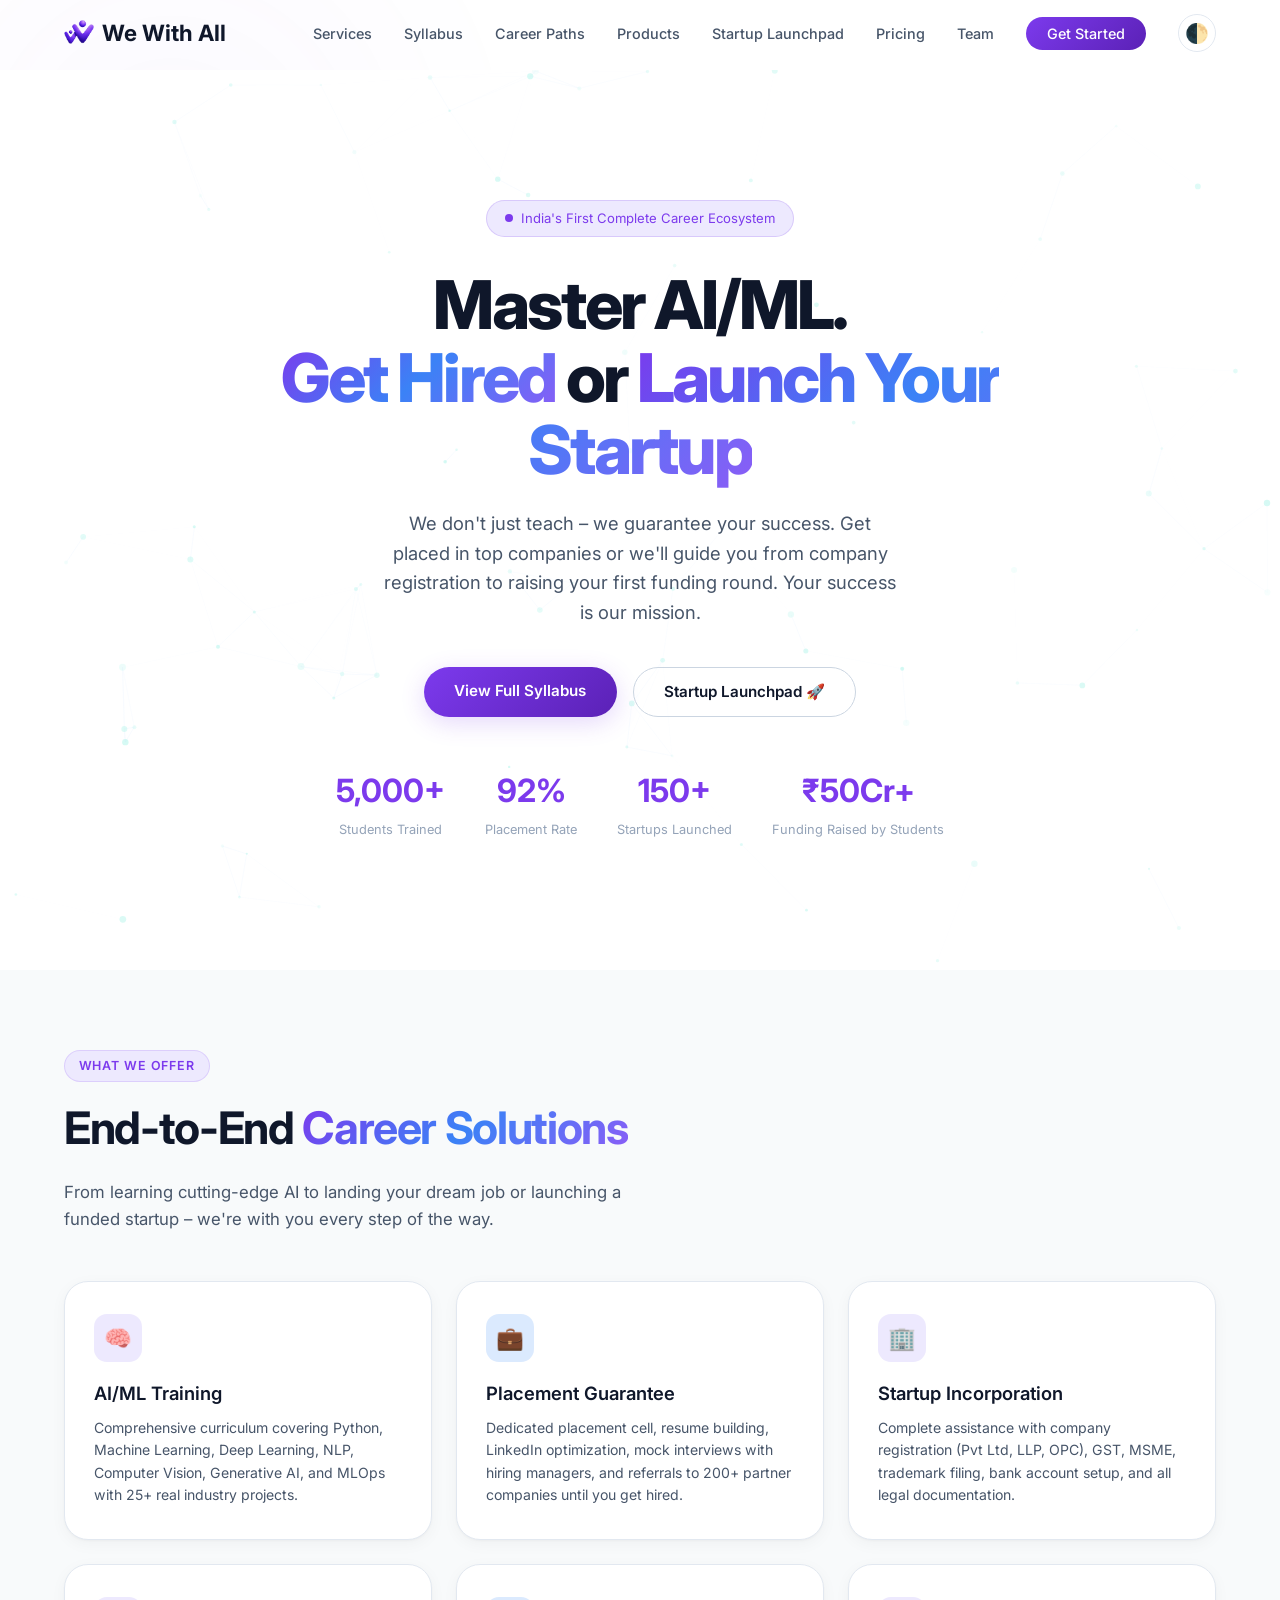
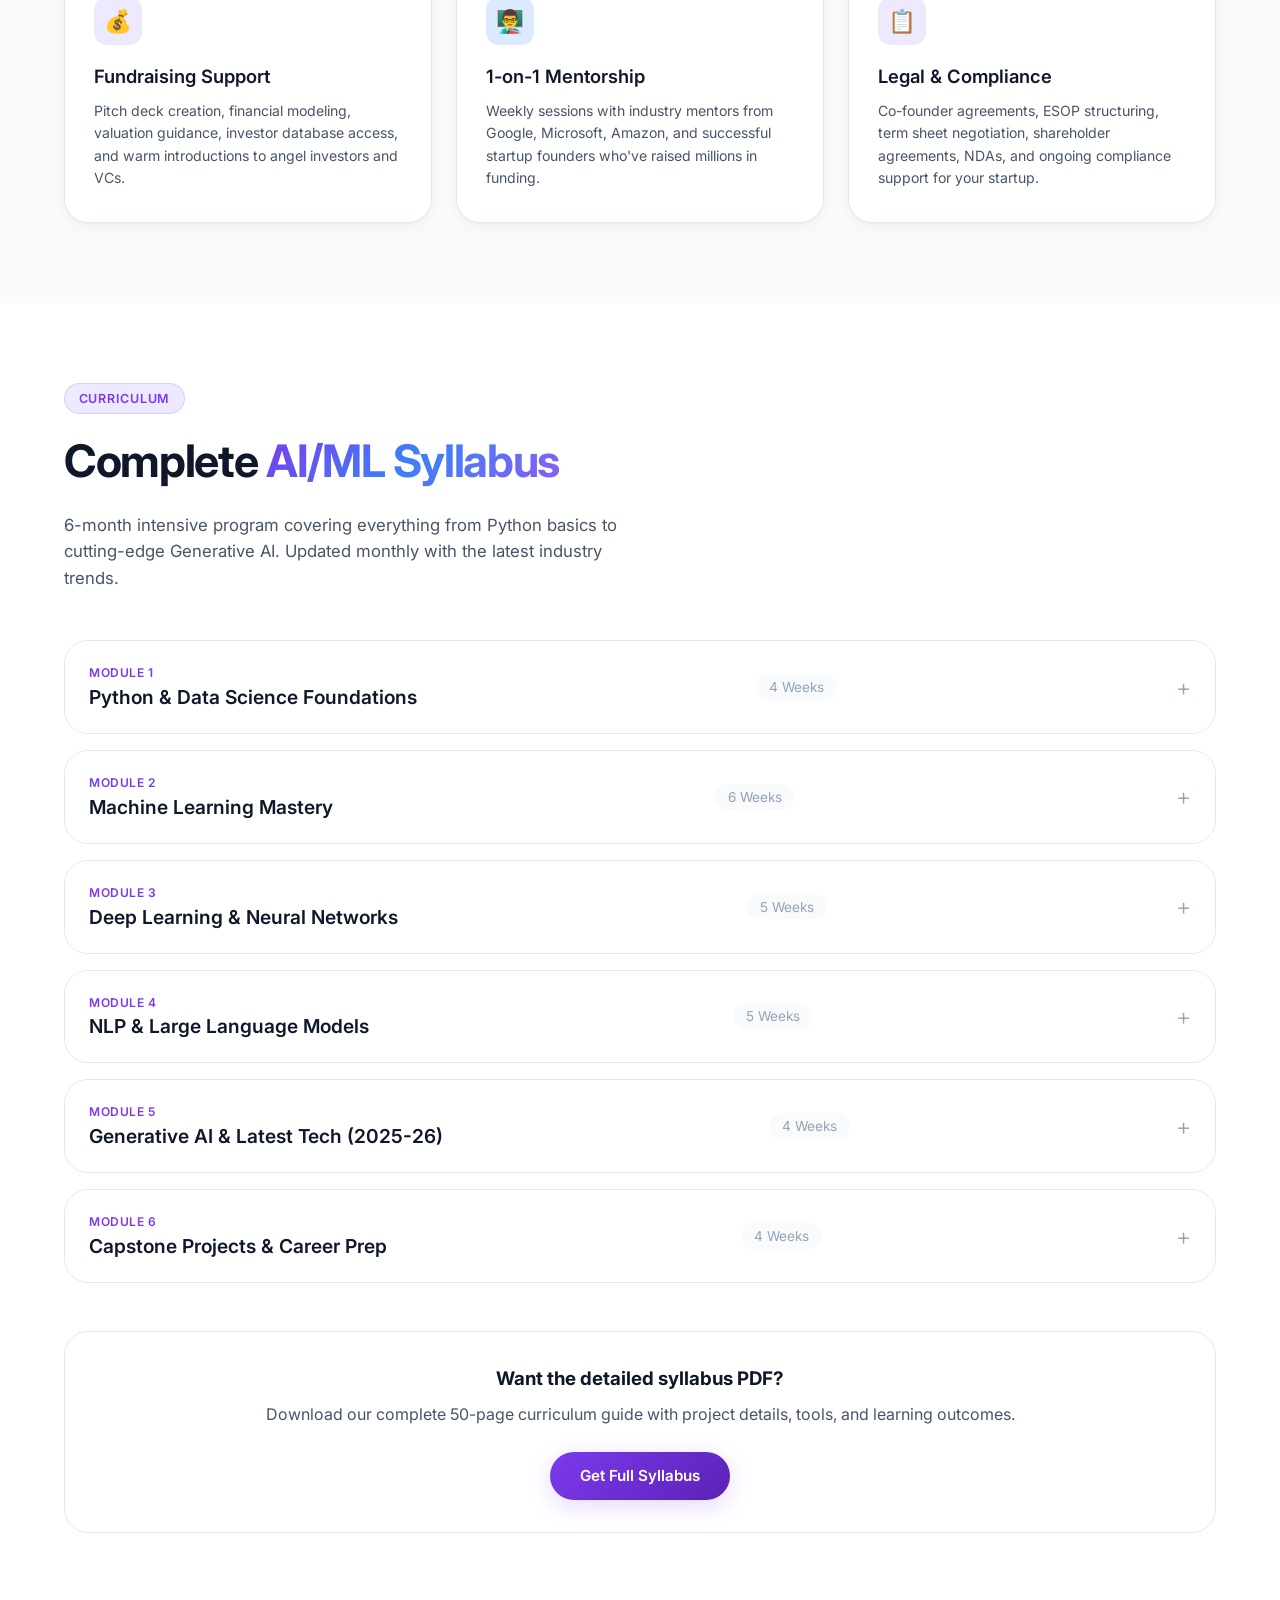
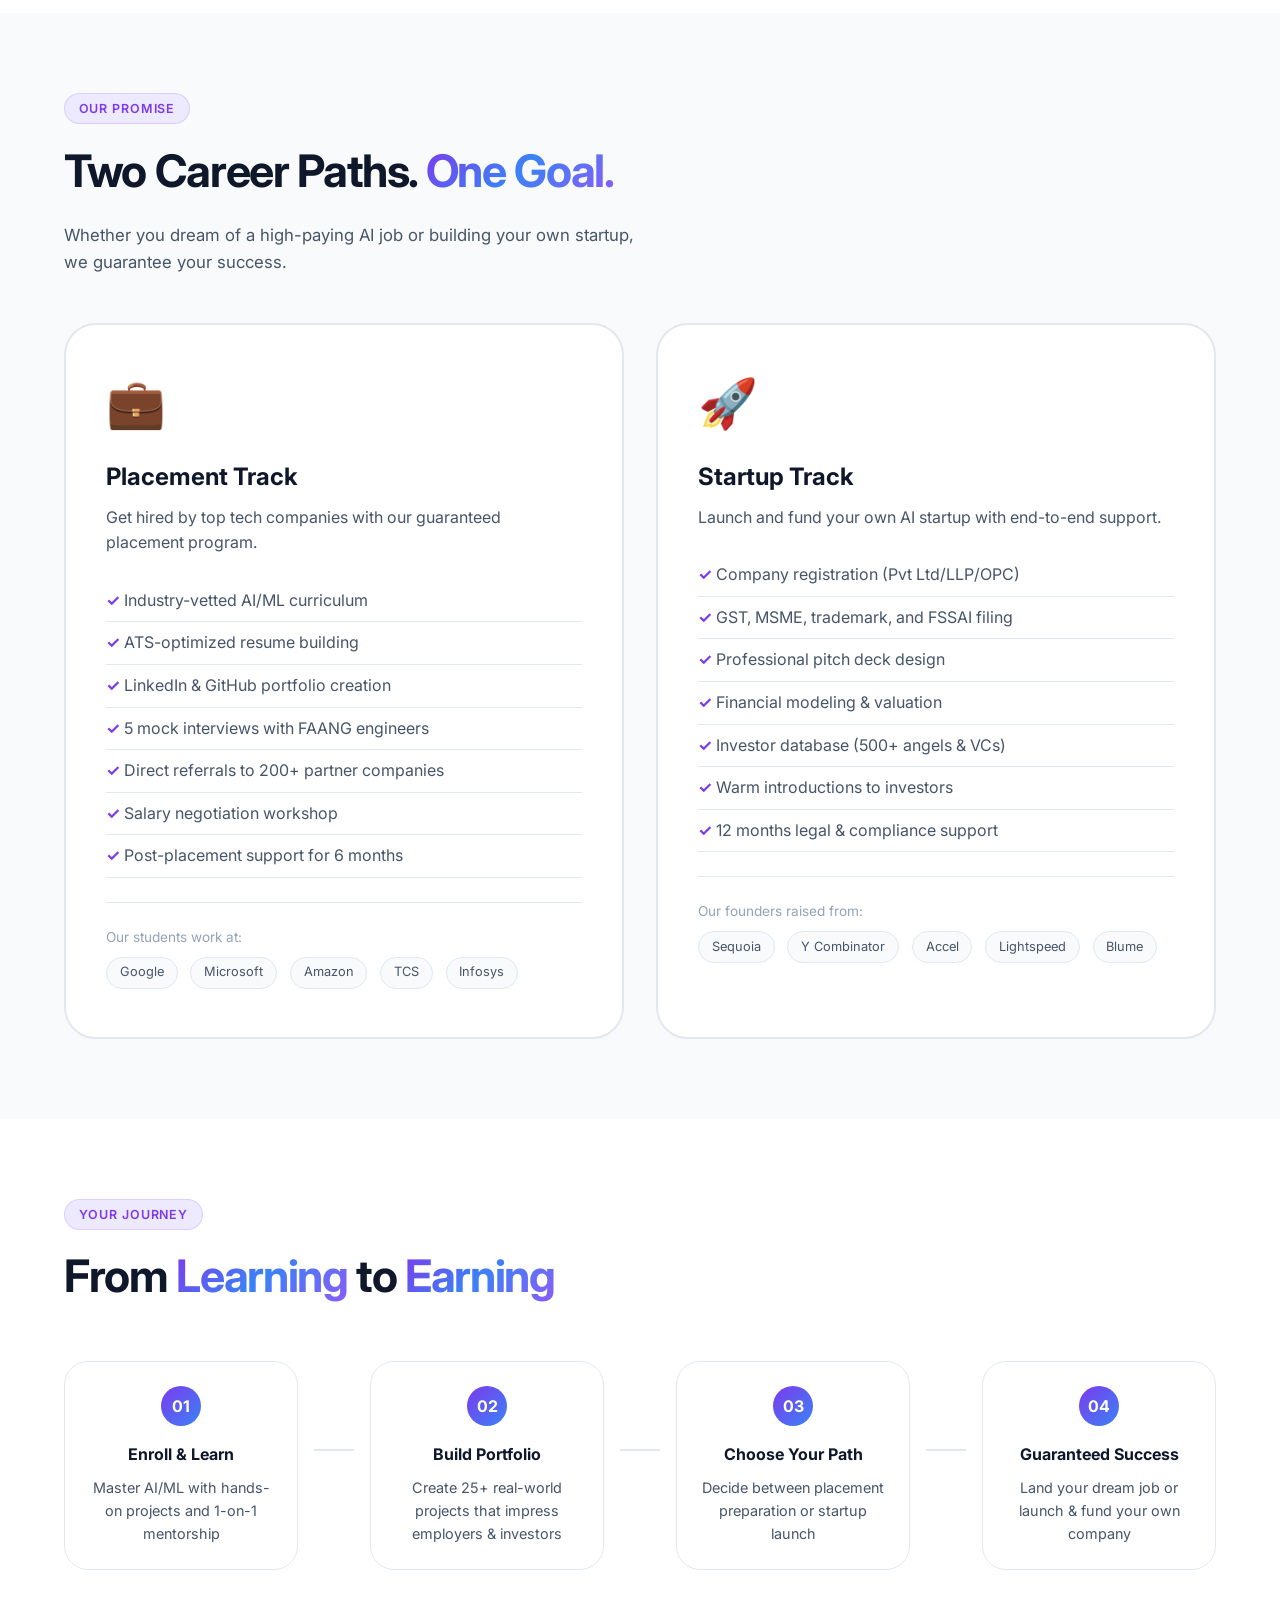
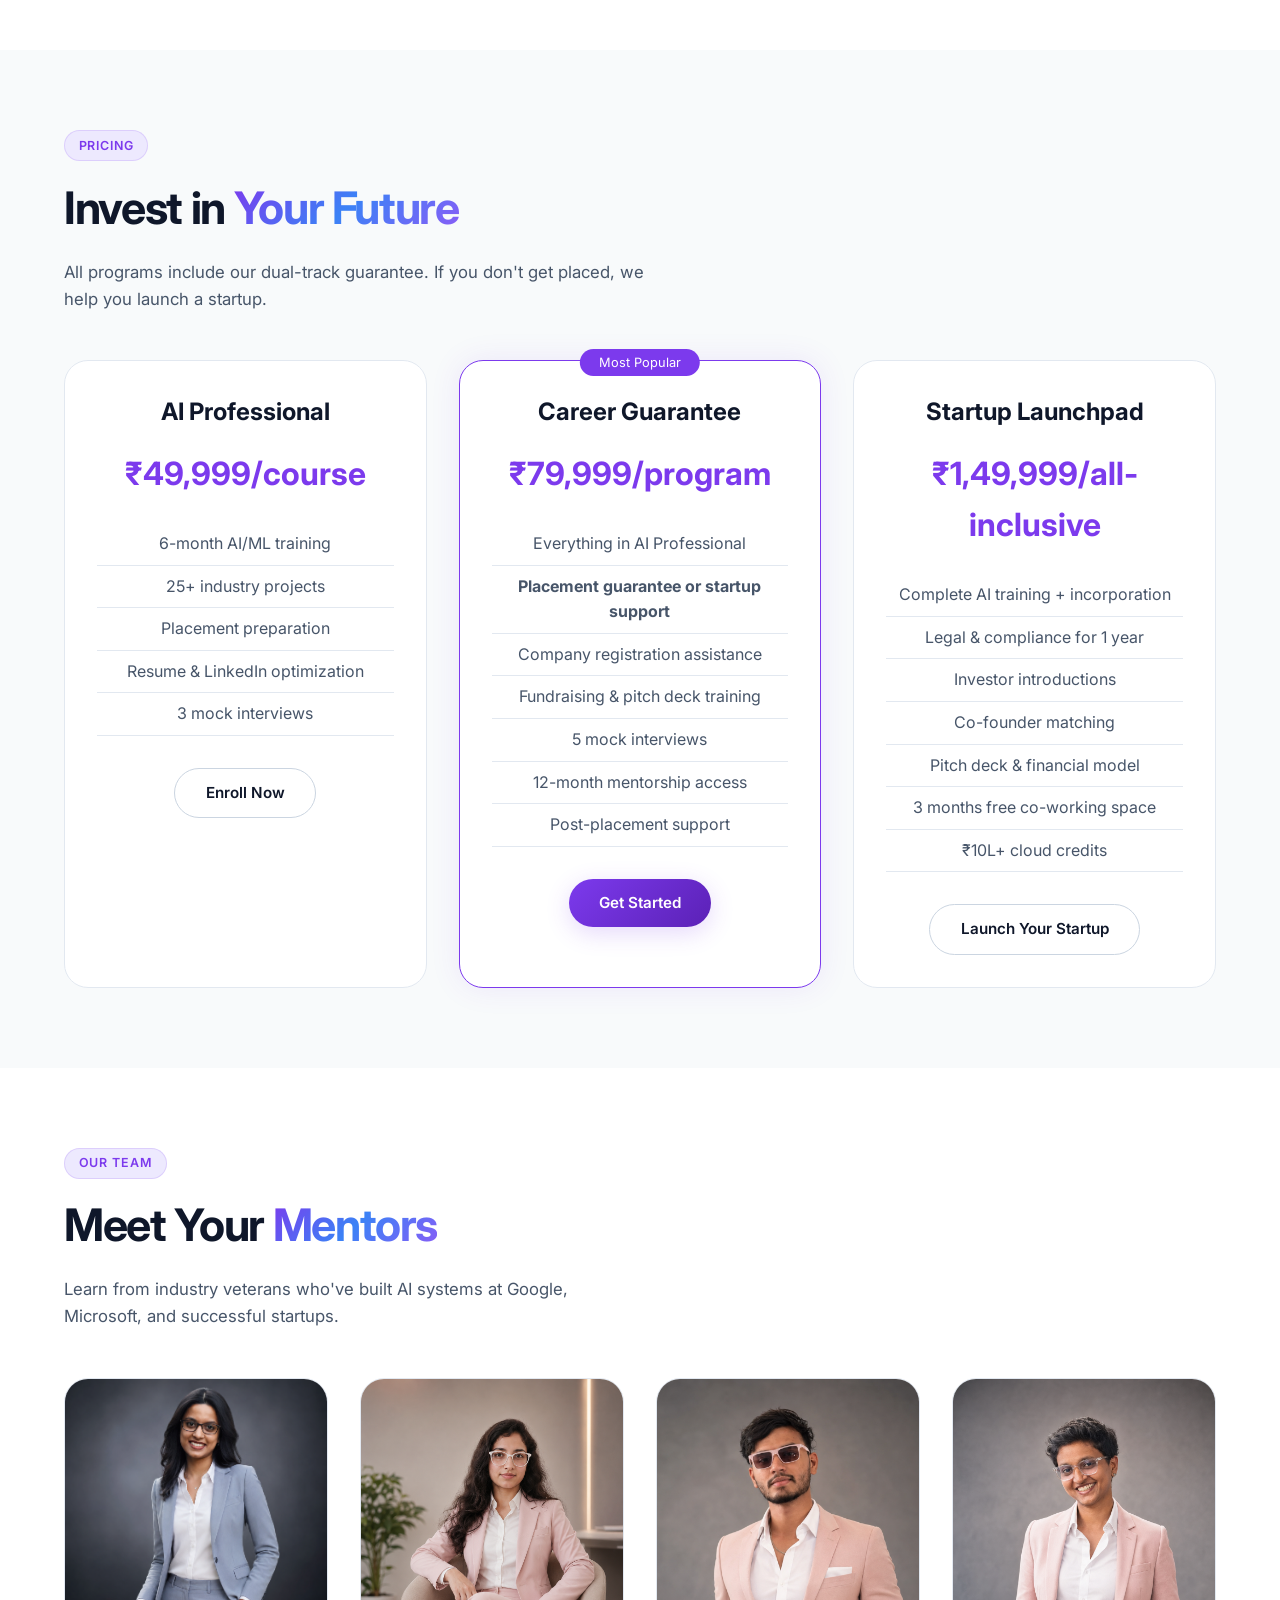
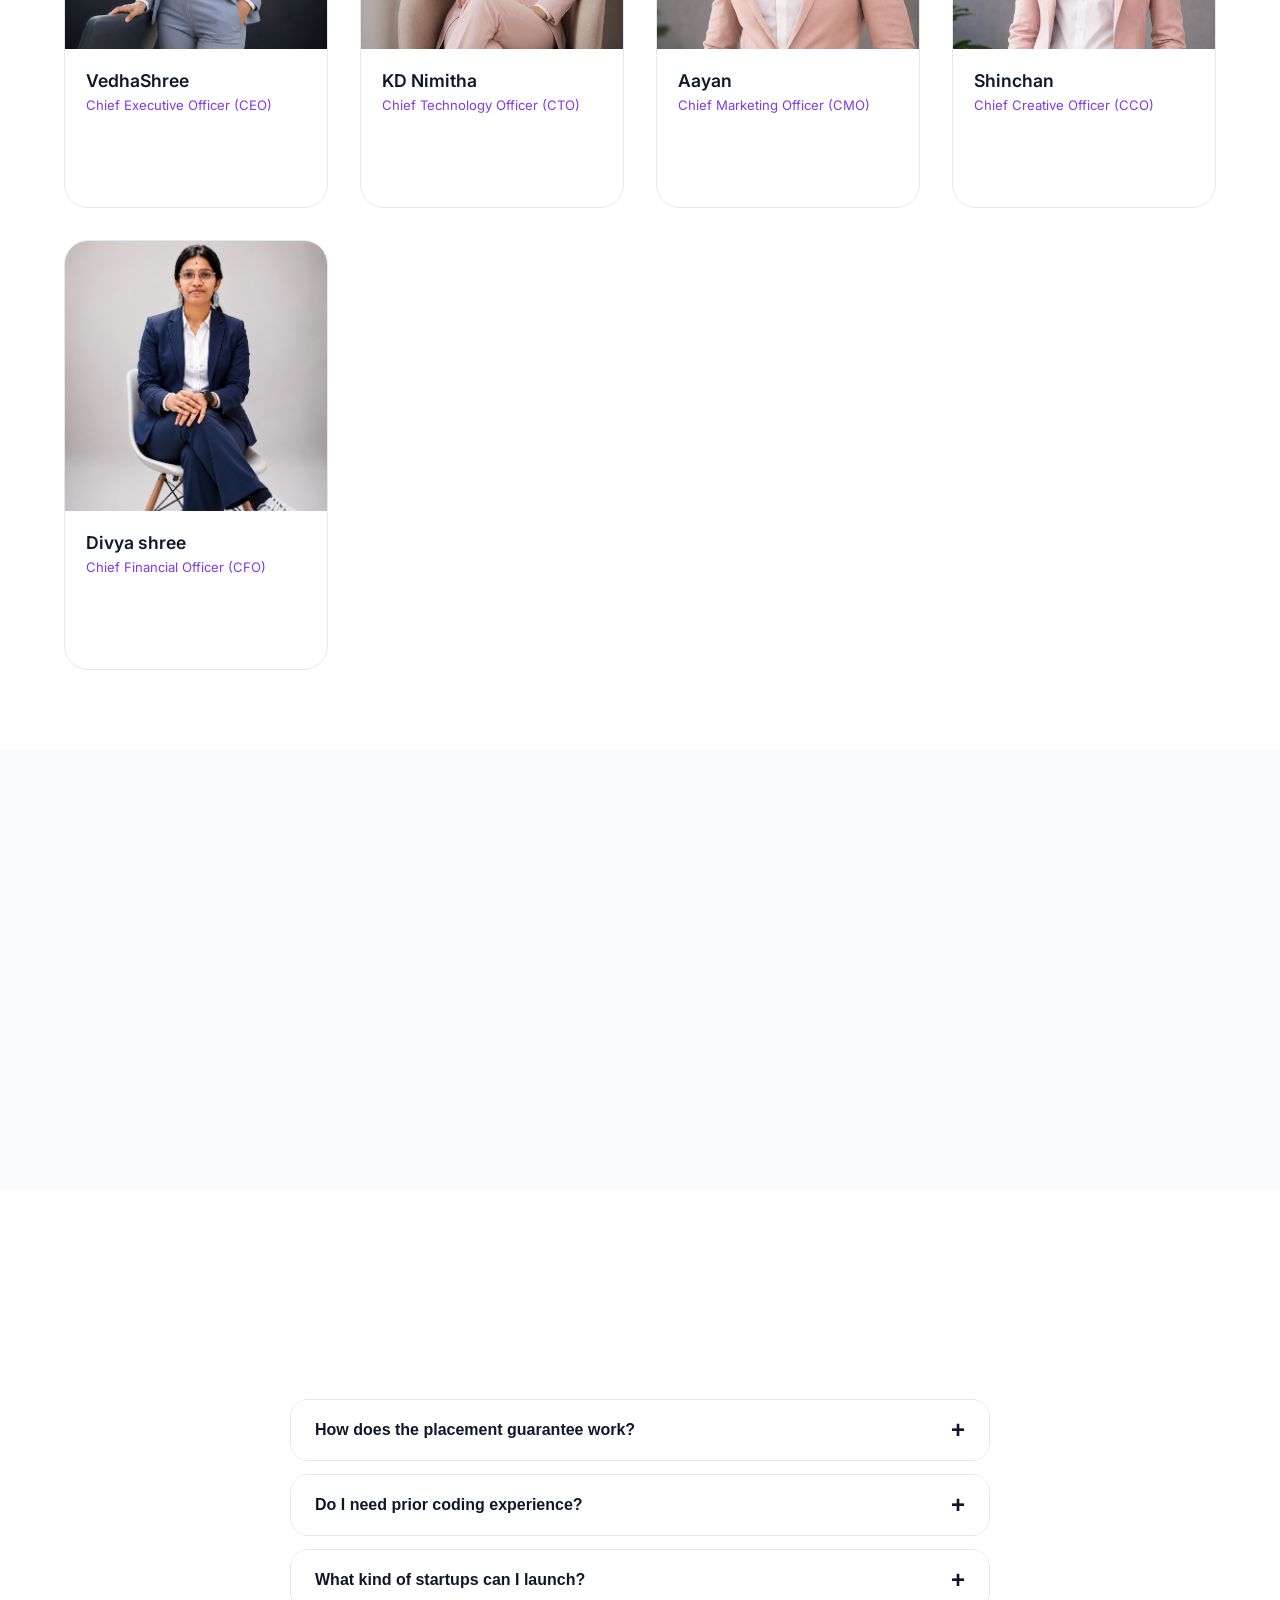
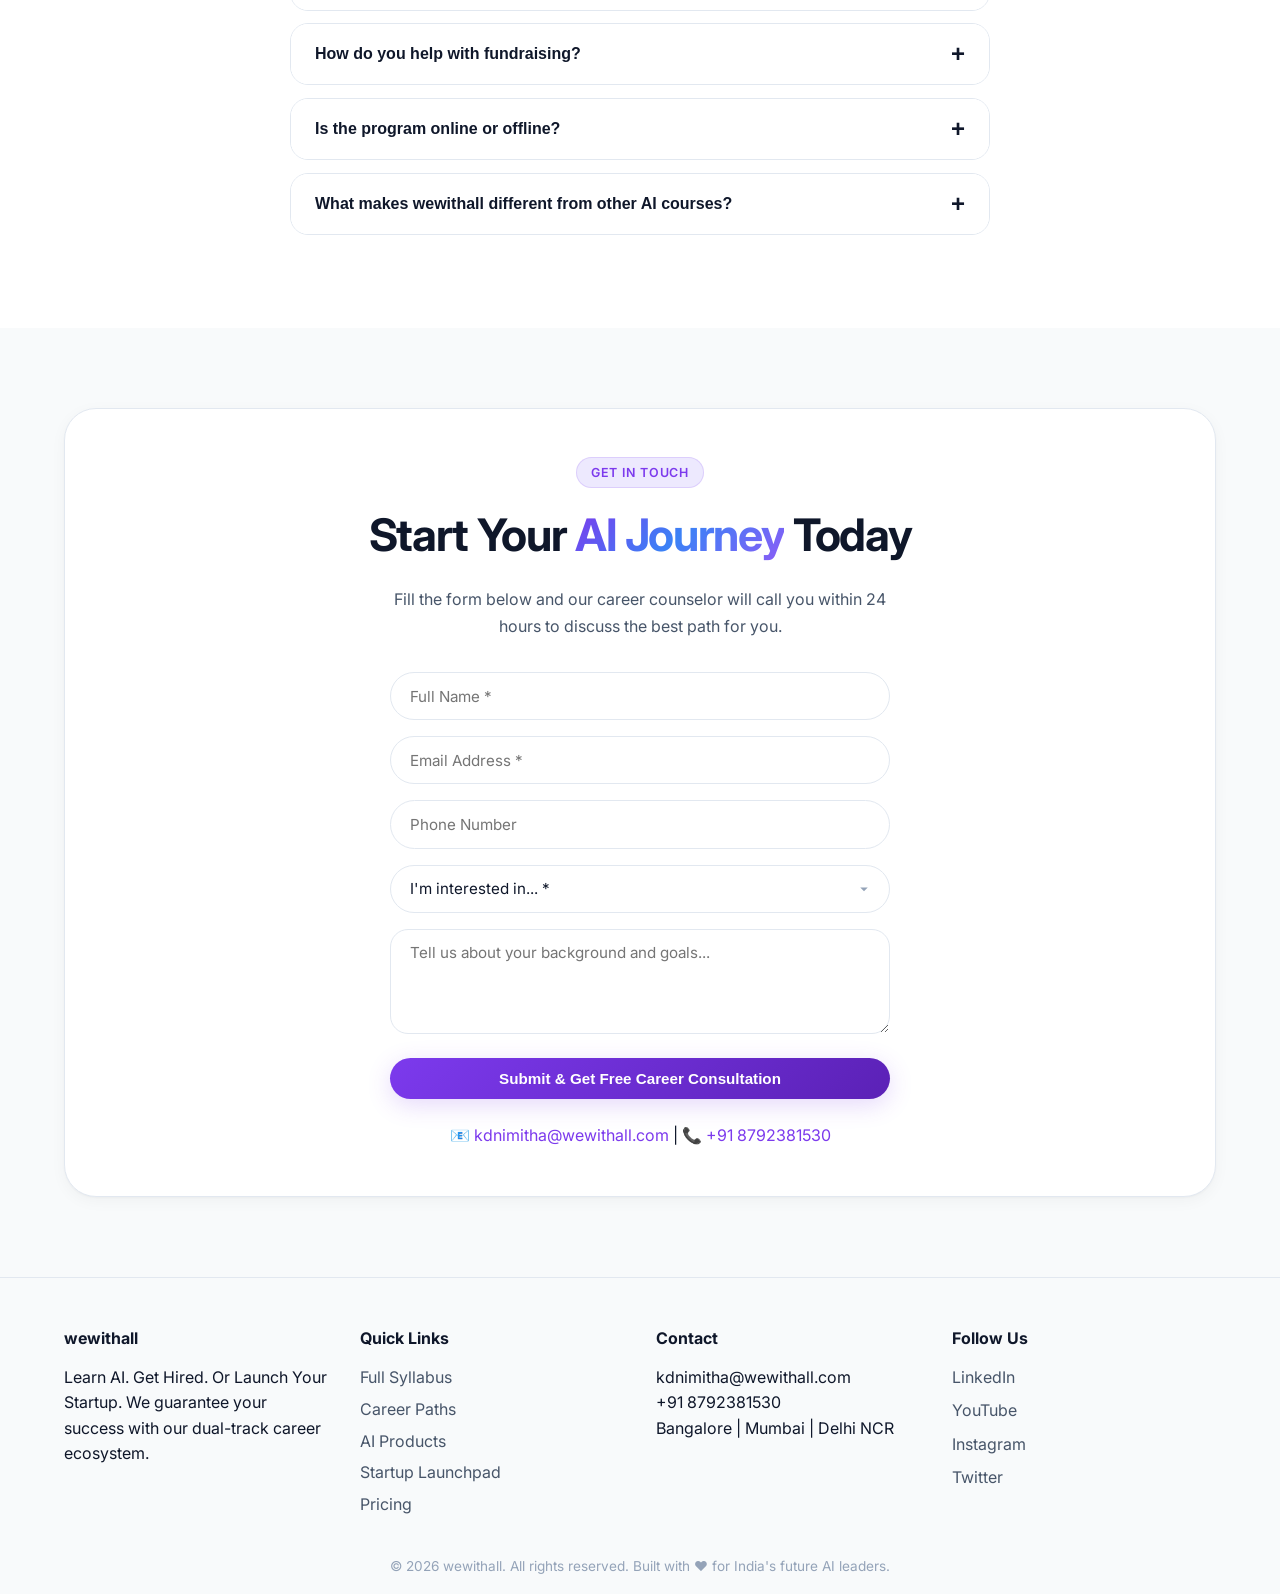
==== index.html @ a08b8feb "Add files via upload" ====
<!DOCTYPE html>
<html lang="en">
<head>
    <meta charset="UTF-8" />
    <meta name="viewport" content="width=device-width, initial-scale=1.0" />
    <title>We With All– Learn AI | Get Hired | Launch Startups</title>
    <link id="theme-style" rel="stylesheet" href="theme-light.css" />
    <link rel="preconnect" href="https://fonts.googleapis.com" />
    <link rel="preconnect" href="https://fonts.gstatic.com" crossorigin />
    <link href="logobg.png" rel="icon">
    <link href="https://fonts.googleapis.com/css2?family=Inter:opsz,wght@14..32,400..700&display=swap" rel="stylesheet" />
</head>
<body>
    <!-- Background orbs -->
    <div class="bg-orbs">
        <div class="bg-orb bg-orb--1"></div>
        <div class="bg-orb bg-orb--2"></div>
        <div class="bg-orb bg-orb--3"></div>
        <div class="bg-orb bg-orb--4"></div>
    </div>

    <!-- Navigation -->
    <nav class="nav" id="navbar">
        <div class="nav__inner container">
            <a href="index.html" class="nav__logo">
               <img width="30" src="logobg.png" alt="" style="background: transparent;">
                We With All 
            </a>
            <ul class="nav__links" id="navLinks">
                <li><a href="#services">Services</a></li>
                <li><a href="#syllabus">Syllabus</a></li>
                <li><a href="#pathways">Career Paths</a></li>
                <li><a href="v2v.html">Products</a></li>
                <li><a href="startup-launchpad.html">Startup Launchpad</a></li>
                <li><a href="#pricing">Pricing</a></li>
                <li><a href="#team">Team</a></li>
                <li><a href="#contact" class="nav__cta">Get Started</a></li>
                <li><button id="themeToggle" class="btn--theme" aria-label="Switch theme">🌓</button></li>
            </ul>
            <button class="nav__hamburger" id="hamburger" aria-label="Menu">
                <span></span><span></span><span></span>
            </button>
        </div>
    </nav>
<div style="height: 70px;" class="mobile-spacer"></div>
    <!-- Hero Section -->
    <section class="hero" id="hero">
        <canvas id="heroCanvas"></canvas>
        <div class="hero__content container">
            <div class="hero__badge">
                <span class="hero__badge-dot"></span> India's First Complete Career Ecosystem
            </div>
            <h1 class="hero__title">
                Master AI/ML.<br>
                <span class="text-gradient">Get Hired</span> or <span class="text-gradient">Launch Your Startup</span>
            </h1>
            <p class="hero__desc">
                We don't just teach – we guarantee your success. Get placed in top companies or we'll guide you
                from company registration to raising your first funding round. Your success is our mission.
            </p>
            <div class="hero__buttons">
                <a href="#syllabus" class="btn btn--primary">View Full Syllabus</a>
                <a href="startup-launchpad.html" class="btn btn--outline">Startup Launchpad 🚀</a>
            </div>
            <div class="hero__stats-mini">
                <div class="hero__stat-mini">
                    <span class="hero__stat-number">5,000+</span>
                    <span class="hero__stat-label">Students Trained</span>
                </div>
                <div class="hero__stat-mini">
                    <span class="hero__stat-number">92%</span>
                    <span class="hero__stat-label">Placement Rate</span>
                </div>
                <div class="hero__stat-mini">
                    <span class="hero__stat-number">150+</span>
                    <span class="hero__stat-label">Startups Launched</span>
                </div>
                <div class="hero__stat-mini">
                    <span class="hero__stat-number">₹50Cr+</span>
                    <span class="hero__stat-label">Funding Raised by Students</span>
                </div>
            </div>
        </div>
    </section>

    <!-- Services Overview -->
    <section class="section section--alt" id="services">
        <div class="container">
            <span class="section__label reveal">What We Offer</span>
            <h2 class="section__title reveal">End-to-End <span class="text-gradient">Career Solutions</span></h2>
            <p class="section__subtitle reveal">
                From learning cutting-edge AI to landing your dream job or launching a funded startup –
                we're with you every step of the way.
            </p>
            <div class="services-grid">
                <div class="service-card reveal">
                    <div class="service-card__icon service-card__icon--teal">🧠</div>
                    <h3 class="service-card__title">AI/ML Training</h3>
                    <p class="service-card__desc">Comprehensive curriculum covering Python, Machine Learning, Deep Learning, NLP, Computer Vision, Generative AI, and MLOps with 25+ real industry projects.</p>
                </div>
                <div class="service-card reveal">
                    <div class="service-card__icon service-card__icon--blue">💼</div>
                    <h3 class="service-card__title">Placement Guarantee</h3>
                    <p class="service-card__desc">Dedicated placement cell, resume building, LinkedIn optimization, mock interviews with hiring managers, and referrals to 200+ partner companies until you get hired.</p>
                </div>
                <div class="service-card reveal">
                    <div class="service-card__icon service-card__icon--purple">🏢</div>
                    <h3 class="service-card__title">Startup Incorporation</h3>
                    <p class="service-card__desc">Complete assistance with company registration (Pvt Ltd, LLP, OPC), GST, MSME, trademark filing, bank account setup, and all legal documentation.</p>
                </div>
                <div class="service-card reveal">
                    <div class="service-card__icon service-card__icon--teal">💰</div>
                    <h3 class="service-card__title">Fundraising Support</h3>
                    <p class="service-card__desc">Pitch deck creation, financial modeling, valuation guidance, investor database access, and warm introductions to angel investors and VCs.</p>
                </div>
                <div class="service-card reveal">
                    <div class="service-card__icon service-card__icon--blue">👨‍🏫</div>
                    <h3 class="service-card__title">1-on-1 Mentorship</h3>
                    <p class="service-card__desc">Weekly sessions with industry mentors from Google, Microsoft, Amazon, and successful startup founders who've raised millions in funding.</p>
                </div>
                <div class="service-card reveal">
                    <div class="service-card__icon service-card__icon--purple">📋</div>
                    <h3 class="service-card__title">Legal & Compliance</h3>
                    <p class="service-card__desc">Co-founder agreements, ESOP structuring, term sheet negotiation, shareholder agreements, NDAs, and ongoing compliance support for your startup.</p>
                </div>
            </div>
        </div>
    </section>

    <!-- Comprehensive Course Syllabus (NEW) -->
    <section class="section" id="syllabus">
        <div class="container">
            <span class="section__label reveal">Curriculum</span>
            <h2 class="section__title reveal">Complete <span class="text-gradient">AI/ML Syllabus</span></h2>
            <p class="section__subtitle reveal">
                6-month intensive program covering everything from Python basics to cutting-edge Generative AI.
                Updated monthly with the latest industry trends.
            </p>

            <!-- Module 1 -->
            <div class="syllabus-module reveal">
                <button class="syllabus-module__header">
                    <div class="syllabus-module__left">
                        <span class="syllabus-module__number">Module 1</span>
                        <h3>Python & Data Science Foundations</h3>
                    </div>
                    <span class="syllabus-module__duration">4 Weeks</span>
                    <span class="syllabus-module__icon">+</span>
                </button>
                <div class="syllabus-module__content">
                    <div class="syllabus-topics">
                        <div class="syllabus-topic">
                            <h4>Python Programming</h4>
                            <ul>
                                <li>Data types, control flow, functions, OOP</li>
                                <li>List comprehensions, lambda functions, decorators</li>
                                <li>File handling, exception handling, modules & packages</li>
                                <li>Working with APIs, JSON, and web scraping (BeautifulSoup, Scrapy)</li>
                            </ul>
                        </div>
                        <div class="syllabus-topic">
                            <h4>Data Science Libraries</h4>
                            <ul>
                                <li>NumPy: Arrays, vectorization, broadcasting</li>
                                <li>Pandas: DataFrames, data cleaning, merging, groupby</li>
                                <li>Matplotlib & Seaborn: Data visualization, plots, dashboards</li>
                                <li>Plotly: Interactive visualizations and dashboards</li>
                            </ul>
                        </div>
                        <div class="syllabus-topic">
                            <h4>Statistics & Mathematics</h4>
                            <ul>
                                <li>Descriptive & inferential statistics</li>
                                <li>Probability distributions, hypothesis testing</li>
                                <li>Linear algebra: vectors, matrices, eigenvalues</li>
                                <li>Calculus: derivatives, gradients, optimization</li>
                            </ul>
                        </div>
                        <div class="syllabus-topic">
                            <h4>SQL & Databases</h4>
                            <ul>
                                <li>SQL queries, joins, subqueries, window functions</li>
                                <li>PostgreSQL, MySQL, MongoDB basics</li>
                                <li>Database design and normalization</li>
                            </ul>
                        </div>
                    </div>
                </div>
            </div>

            <!-- Module 2 -->
            <div class="syllabus-module reveal">
                <button class="syllabus-module__header">
                    <div class="syllabus-module__left">
                        <span class="syllabus-module__number">Module 2</span>
                        <h3>Machine Learning Mastery</h3>
                    </div>
                    <span class="syllabus-module__duration">6 Weeks</span>
                    <span class="syllabus-module__icon">+</span>
                </button>
                <div class="syllabus-module__content">
                    <div class="syllabus-topics">
                        <div class="syllabus-topic">
                            <h4>Supervised Learning</h4>
                            <ul>
                                <li>Linear Regression, Polynomial Regression</li>
                                <li>Logistic Regression, Decision Trees, Random Forest</li>
                                <li>SVM, KNN, Naive Bayes</li>
                                <li>Gradient Boosting: XGBoost, LightGBM, CatBoost</li>
                                <li>Ensemble methods: Bagging, Boosting, Stacking</li>
                            </ul>
                        </div>
                        <div class="syllabus-topic">
                            <h4>Unsupervised Learning</h4>
                            <ul>
                                <li>K-Means, Hierarchical Clustering, DBSCAN</li>
                                <li>PCA, t-SNE, UMAP for dimensionality reduction</li>
                                <li>Anomaly detection: Isolation Forest, LOF</li>
                                <li>Association Rules: Apriori, FP-Growth</li>
                            </ul>
                        </div>
                        <div class="syllabus-topic">
                            <h4>Feature Engineering</h4>
                            <ul>
                                <li>Feature selection: RFE, feature importance, correlation</li>
                                <li>Feature extraction: PCA, LDA, autoencoders</li>
                                <li>Handling missing data, outliers, imbalanced datasets</li>
                                <li>Cross-validation, hyperparameter tuning (GridSearch, Optuna)</li>
                            </ul>
                        </div>
                        <div class="syllabus-topic">
                            <h4>Model Deployment</h4>
                            <ul>
                                <li>MLflow for experiment tracking</li>
                                <li>Model serialization: Pickle, Joblib, ONNX</li>
                                <li>Building REST APIs with FastAPI</li>
                                <li>Docker containerization for ML models</li>
                            </ul>
                        </div>
                    </div>
                </div>
            </div>

            <!-- Module 3 -->
            <div class="syllabus-module reveal">
                <button class="syllabus-module__header">
                    <div class="syllabus-module__left">
                        <span class="syllabus-module__number">Module 3</span>
                        <h3>Deep Learning & Neural Networks</h3>
                    </div>
                    <span class="syllabus-module__duration">5 Weeks</span>
                    <span class="syllabus-module__icon">+</span>
                </button>
                <div class="syllabus-module__content">
                    <div class="syllabus-topics">
                        <div class="syllabus-topic">
                            <h4>Neural Network Fundamentals</h4>
                            <ul>
                                <li>Perceptrons, activation functions, backpropagation</li>
                                <li>TensorFlow 2.x & Keras, PyTorch</li>
                                <li>Optimizers: SGD, Adam, RMSprop, AdamW</li>
                                <li>Batch normalization, dropout, weight initialization</li>
                                <li>Transfer learning & fine-tuning pre-trained models</li>
                            </ul>
                        </div>
                        <div class="syllabus-topic">
                            <h4>CNN - Computer Vision</h4>
                            <ul>
                                <li>CNN architectures: LeNet, AlexNet, VGG, ResNet, Inception</li>
                                <li>Object detection: YOLOv8, Faster R-CNN, SSD</li>
                                <li>Image segmentation: U-Net, Mask R-CNN</li>
                                <li>GANs: DCGAN, StyleGAN, CycleGAN</li>
                                <li>Vision Transformers (ViT), Stable Diffusion basics</li>
                            </ul>
                        </div>
                        <div class="syllabus-topic">
                            <h4>RNN & Sequence Models</h4>
                            <ul>
                                <li>RNN, LSTM, GRU architectures</li>
                                <li>Bidirectional RNNs, stacked LSTMs</li>
                                <li>Time series forecasting with deep learning</li>
                                <li>Attention mechanisms, seq2seq models</li>
                            </ul>
                        </div>
                    </div>
                </div>
            </div>

            <!-- Module 4 -->
            <div class="syllabus-module reveal">
                <button class="syllabus-module__header">
                    <div class="syllabus-module__left">
                        <span class="syllabus-module__number">Module 4</span>
                        <h3>NLP & Large Language Models</h3>
                    </div>
                    <span class="syllabus-module__duration">5 Weeks</span>
                    <span class="syllabus-module__icon">+</span>
                </button>
                <div class="syllabus-module__content">
                    <div class="syllabus-topics">
                        <div class="syllabus-topic">
                            <h4>Traditional NLP</h4>
                            <ul>
                                <li>Text preprocessing: tokenization, stemming, lemmatization</li>
                                <li>Word embeddings: Word2Vec, GloVe, FastText</li>
                                <li>TF-IDF, Bag of Words, N-grams</li>
                                <li>Named Entity Recognition (NER), POS tagging</li>
                                <li>Sentiment analysis, text classification</li>
                            </ul>
                        </div>
                        <div class="syllabus-topic">
                            <h4>Transformers & LLMs</h4>
                            <ul>
                                <li>Transformer architecture deep dive</li>
                                <li>BERT, RoBERTa, DistilBERT for understanding</li>
                                <li>GPT-3.5, GPT-4, Claude, Gemini architecture</li>
                                <li>Fine-tuning LLMs with LoRA, QLoRA</li>
                                <li>Prompt engineering: Chain-of-Thought, Few-shot, RAG</li>
                            </ul>
                        </div>
                        <div class="syllabus-topic">
                            <h4>Advanced NLP Applications</h4>
                            <ul>
                                <li>Building chatbots with LangChain & LlamaIndex</li>
                                <li>Vector databases: Pinecone, Weaviate, ChromaDB</li>
                                <li>Semantic search & document Q&A systems</li>
                                <li>Text summarization, translation, text generation</li>
                                <li>Hugging Face ecosystem: Transformers, Datasets, Spaces</li>
                            </ul>
                        </div>
                    </div>
                </div>
            </div>

            <!-- Module 5 -->
            <div class="syllabus-module reveal">
                <button class="syllabus-module__header">
                    <div class="syllabus-module__left">
                        <span class="syllabus-module__number">Module 5</span>
                        <h3>Generative AI & Latest Tech (2025-26)</h3>
                    </div>
                    <span class="syllabus-module__duration">4 Weeks</span>
                    <span class="syllabus-module__icon">+</span>
                </button>
                <div class="syllabus-module__content">
                    <div class="syllabus-topics">
                        <div class="syllabus-topic">
                            <h4>Generative AI</h4>
                            <ul>
                                <li>Stable Diffusion, DALL-E, Midjourney architecture</li>
                                <li>Diffusion models: DDPM, DDIM, Latent Diffusion</li>
                                <li>Text-to-image, image-to-image, inpainting</li>
                                <li>AI video generation: RunwayML, Pika, Sora basics</li>
                                <li>Music generation: MusicLM, AudioCraft</li>
                            </ul>
                        </div>
                        <div class="syllabus-topic">
                            <h4>AI Agents & Autonomous Systems</h4>
                            <ul>
                                <li>AutoGPT, BabyAGI, CrewAI frameworks</li>
                                <li>Multi-agent systems and orchestration</li>
                                <li>Tool use, function calling, API integration</li>
                                <li>Building autonomous AI workflows</li>
                                <li>Agentic RAG: Advanced retrieval augmented generation</li>
                            </ul>
                        </div>
                        <div class="syllabus-topic">
                            <h4>MLOps & Production AI</h4>
                            <ul>
                                <li>Kubernetes for ML workloads</li>
                                <li>Kubeflow, MLflow, Weights & Biases</li>
                                <li>CI/CD pipelines for ML models</li>
                                <li>Model monitoring, drift detection, A/B testing</li>
                                <li>Cloud deployment: AWS SageMaker, GCP Vertex AI, Azure ML</li>
                            </ul>
                        </div>
                        <div class="syllabus-topic">
                            <h4>Edge AI & TinyML</h4>
                            <ul>
                                <li>Model optimization: quantization, pruning, distillation</li>
                                <li>TensorFlow Lite, ONNX Runtime, OpenVINO</li>
                                <li>Deploying models on mobile & IoT devices</li>
                                <li>Edge computing architectures</li>
                            </ul>
                        </div>
                    </div>
                </div>
            </div>

            <!-- Module 6 -->
            <div class="syllabus-module reveal">
                <button class="syllabus-module__header">
                    <div class="syllabus-module__left">
                        <span class="syllabus-module__number">Module 6</span>
                        <h3>Capstone Projects & Career Prep</h3>
                    </div>
                    <span class="syllabus-module__duration">4 Weeks</span>
                    <span class="syllabus-module__icon">+</span>
                </button>
                <div class="syllabus-module__content">
                    <div class="syllabus-topics">
                        <div class="syllabus-topic">
                            <h4>Industry Projects (Choose 3)</h4>
                            <ul>
                                <li>Build a production-grade RAG chatbot for legal/medical domain</li>
                                <li>Real-time object detection system for autonomous vehicles</li>
                                <li>AI-powered stock trading bot with sentiment analysis</li>
                                <li>Healthcare diagnosis system using medical imaging</li>
                                <li>Recommendation engine for e-commerce (like Amazon)</li>
                                <li>Generative AI content creation platform</li>
                                <li>Fraud detection system for banking transactions</li>
                                <li>Multi-modal AI: Image + Text understanding system</li>
                            </ul>
                        </div>
                        <div class="syllabus-topic">
                            <h4>Placement Preparation</h4>
                            <ul>
                                <li>Resume building workshop (ATS-friendly format)</li>
                                <li>LinkedIn profile optimization</li>
                                <li>GitHub portfolio creation</li>
                                <li>Technical interview preparation (DSA + ML theory)</li>
                                <li>5 mock interviews with industry professionals</li>
                                <li>Salary negotiation strategies</li>
                            </ul>
                        </div>
                        <div class="syllabus-topic">
                            <h4>Startup Launch Preparation</h4>
                            <ul>
                                <li>Identifying market opportunities in AI</li>
                                <li>Building an MVP in 2 weeks</li>
                                <li>Creating investor-ready pitch decks</li>
                                <li>Financial modeling for AI startups</li>
                                <li>Legal basics for tech founders</li>
                            </ul>
                        </div>
                    </div>
                </div>
            </div>

            <!-- Download CTA -->
            <div class="syllabus-cta reveal">
                <h3>Want the detailed syllabus PDF?</h3>
                <p>Download our complete 50-page curriculum guide with project details, tools, and learning outcomes.</p>
                <a href="#contact" class="btn btn--primary">Get Full Syllabus</a>
            </div>
        </div>
    </section>

    <!-- Career Pathways (Dual Track) -->
    <section class="section section--alt" id="pathways">
        <div class="container">
            <span class="section__label reveal">Our Promise</span>
            <h2 class="section__title reveal">Two Career Paths. <span class="text-gradient">One Goal.</span></h2>
            <p class="section__subtitle reveal">
                Whether you dream of a high-paying AI job or building your own startup, we guarantee your success.
            </p>
            <div class="pathways-grid">
                <div class="pathway-card pathway-card--job reveal">
                    <div class="pathway-card__icon">💼</div>
                    <h3 class="pathway-card__title">Placement Track</h3>
                    <p class="pathway-card__desc">Get hired by top tech companies with our guaranteed placement program.</p>
                    <ul class="pathway-card__list">
                        <li>Industry-vetted AI/ML curriculum</li>
                        <li>ATS-optimized resume building</li>
                        <li>LinkedIn & GitHub portfolio creation</li>
                        <li>5 mock interviews with FAANG engineers</li>
                        <li>Direct referrals to 200+ partner companies</li>
                        <li>Salary negotiation workshop</li>
                        <li>Post-placement support for 6 months</li>
                    </ul>
                    <div class="pathway-card__companies">
                        <span>Our students work at:</span>
                        <div class="company-logos">
                            <span>Google</span>
                            <span>Microsoft</span>
                            <span>Amazon</span>
                            <span>TCS</span>
                            <span>Infosys</span>
                        </div>
                    </div>
                </div>
                <div class="pathway-card pathway-card--startup reveal">
                    <div class="pathway-card__icon">🚀</div>
                    <h3 class="pathway-card__title">Startup Track</h3>
                    <p class="pathway-card__desc">Launch and fund your own AI startup with end-to-end support.</p>
                    <ul class="pathway-card__list">
                        <li>Company registration (Pvt Ltd/LLP/OPC)</li>
                        <li>GST, MSME, trademark, and FSSAI filing</li>
                        <li>Professional pitch deck design</li>
                        <li>Financial modeling & valuation</li>
                        <li>Investor database (500+ angels & VCs)</li>
                        <li>Warm introductions to investors</li>
                        <li>12 months legal & compliance support</li>
                    </ul>
                    <div class="pathway-card__companies">
                        <span>Our founders raised from:</span>
                        <div class="company-logos">
                            <span>Sequoia</span>
                            <span>Y Combinator</span>
                            <span>Accel</span>
                            <span>Lightspeed</span>
                            <span>Blume</span>
                        </div>
                    </div>
                </div>
            </div>
        </div>
    </section>

    <!-- Learning Journey Roadmap -->
    <section class="section" id="roadmap">
        <div class="container">
            <span class="section__label reveal">Your Journey</span>
            <h2 class="section__title reveal">From <span class="text-gradient">Learning</span> to <span class="text-gradient">Earning</span></h2>
            <div class="roadmap reveal">
                <div class="roadmap-step">
                    <div class="roadmap-step__number">01</div>
                    <h4>Enroll & Learn</h4>
                    <p>Master AI/ML with hands-on projects and 1-on-1 mentorship</p>
                </div>
                <div class="roadmap-connector"></div>
                <div class="roadmap-step">
                    <div class="roadmap-step__number">02</div>
                    <h4>Build Portfolio</h4>
                    <p>Create 25+ real-world projects that impress employers & investors</p>
                </div>
                <div class="roadmap-connector"></div>
                <div class="roadmap-step">
                    <div class="roadmap-step__number">03</div>
                    <h4>Choose Your Path</h4>
                    <p>Decide between placement preparation or startup launch</p>
                </div>
                <div class="roadmap-connector"></div>
                <div class="roadmap-step">
                    <div class="roadmap-step__number">04</div>
                    <h4>Guaranteed Success</h4>
                    <p>Land your dream job or launch & fund your own company</p>
                </div>
            </div>
        </div>
    </section>

    <!-- Pricing -->
    <section class="section section--alt" id="pricing">
        <div class="container">
            <span class="section__label reveal">Pricing</span>
            <h2 class="section__title reveal">Invest in <span class="text-gradient">Your Future</span></h2>
            <p class="section__subtitle reveal">
                All programs include our dual-track guarantee. If you don't get placed, we help you launch a startup.
            </p>
            <div class="pricing-grid reveal">
                <div class="pricing-card">
                    <h3 class="pricing-name">AI Professional</h3>
                    <div class="pricing-price">₹49,999<span>/course</span></div>
                    <ul class="pricing-features">
                        <li>6-month AI/ML training</li>
                        <li>25+ industry projects</li>
                        <li>Placement preparation</li>
                        <li>Resume & LinkedIn optimization</li>
                        <li>3 mock interviews</li>
                    </ul>
                    <a href="#contact" class="btn btn--outline">Enroll Now</a>
                </div>
                <div class="pricing-card pricing-card--popular">
                    <span class="pricing-badge">Most Popular</span>
                    <h3 class="pricing-name">Career Guarantee</h3>
                    <div class="pricing-price">₹79,999<span>/program</span></div>
                    <ul class="pricing-features">
                        <li>Everything in AI Professional</li>
                        <li><strong>Placement guarantee or startup support</strong></li>
                        <li>Company registration assistance</li>
                        <li>Fundraising & pitch deck training</li>
                        <li>5 mock interviews</li>
                        <li>12-month mentorship access</li>
                        <li>Post-placement support</li>
                    </ul>
                    <a href="#contact" class="btn btn--primary">Get Started</a>
                </div>
                <div class="pricing-card">
                    <h3 class="pricing-name">Startup Launchpad</h3>
                    <div class="pricing-price">₹1,49,999<span>/all-inclusive</span></div>
                    <ul class="pricing-features">
                        <li>Complete AI training + incorporation</li>
                        <li>Legal & compliance for 1 year</li>
                        <li>Investor introductions</li>
                        <li>Co-founder matching</li>
                        <li>Pitch deck & financial model</li>
                        <li>3 months free co-working space</li>
                        <li>₹10L+ cloud credits</li>
                    </ul>
                    <a href="#contact" class="btn btn--outline">Launch Your Startup</a>
                </div>
            </div>
        </div>
    </section>

    <!-- Team -->
<section class="section" id="team">
    <div class="container">
        <span class="section__label reveal">Our Team</span>
        <h2 class="section__title reveal">Meet Your <span class="text-gradient">Mentors</span></h2>
        <p class="section__subtitle reveal">
            Learn from industry veterans who've built AI systems at Google, Microsoft, and successful startups.
        </p>
        <div class="team-grid reveal">
            <!-- Member 1: VedhaShree - CEO -->
            <div class="team-card">
                <div class="team-card__image-wrap">
                    <img src="Vedha.png" alt="VedhaShree" onerror="this.style.display='none';this.nextElementSibling.style.display='flex';">
                    <div class="team-card__image-placeholder" style="display:none;">VS</div>
                </div>
                <div class="team-card__info-base">
                    <h3 class="team-card__name">VedhaShree</h3>
                    <p class="team-card__role">Chief Executive Officer (CEO)</p>
                </div>
                <div class="team-card__detail-overlay">
                    <p class="team-card__bio">Visionary leader driving the overall strategy and growth of wewithall. With 12+ years in AI/ML and experience at Google, VedhaShree ensures every student receives world-class education and career support. Passionate about democratizing AI education and building India's next generation of tech leaders.</p>
                    <div class="team-card__tags">
                        <span class="team-card__tag">AI Strategy</span>
                        <span class="team-card__tag">Fundraising</span>
                        <span class="team-card__tag">Leadership</span>
                    </div>
                    <div class="team-card__social">
                        <a href="#">🔗 LinkedIn</a>
                        <a href="#">🐦 Twitter</a>
                    </div>
                </div>
                <div class="team-card__glow-line"></div>
            </div>

            <!-- Member 2: KD Nimitha - CTO -->
            <div class="team-card">
                <div class="team-card__image-wrap">
                    <img src="nimitha.png" alt="KD Nimitha" onerror="this.style.display='none';this.nextElementSibling.style.display='flex';">
                    <div class="team-card__image-placeholder" style="display:none;">KN</div>
                </div>
                <div class="team-card__info-base">
                    <h3 class="team-card__name">KD Nimitha</h3>
                    <p class="team-card__role">Chief Technology Officer (CTO)</p>
                </div>
                <div class="team-card__detail-overlay">
                    <p class="team-card__bio">Technology architect behind wewithall's AI curriculum and learning platform. PhD in ML from IIT Delhi with deep expertise in NLP and Computer Vision. Has placed 2000+ students in FAANG companies through rigorous technical training and interview preparation.</p>
                    <div class="team-card__tags">
                        <span class="team-card__tag">Placements</span>
                        <span class="team-card__tag">NLP</span>
                        <span class="team-card__tag">Computer Vision</span>
                    </div>
                    <div class="team-card__social">
                        <a href="#">🔗 LinkedIn</a>
                        <a href="#">🐦 Twitter</a>
                    </div>
                </div>
                <div class="team-card__glow-line"></div>
            </div>

            <!-- Member 3: Aayan - CMO -->
            <div class="team-card">
                <div class="team-card__image-wrap">
                    <img src="aayan.png" alt="Aayan" onerror="this.style.display='none';this.nextElementSibling.style.display='flex';">
                    <div class="team-card__image-placeholder" style="display:none;">AA</div>
                </div>
                <div class="team-card__info-base">
                    <h3 class="team-card__name">Aayan</h3>
                    <p class="team-card__role">Chief Marketing Officer (CMO)</p>
                </div>
                <div class="team-card__detail-overlay">
                    <p class="team-card__bio">Marketing strategist and corporate lawyer who drives wewithall's brand presence and student acquisition. Has registered 500+ companies and helped startups with legal compliance and fundraising. Expert in creating compelling narratives that attract top talent and investors.</p>
                    <div class="team-card__tags">
                        <span class="team-card__tag">Legal</span>
                        <span class="team-card__tag">Compliance</span>
                        <span class="team-card__tag">Fundraising</span>
                    </div>
                    <div class="team-card__social">
                        <a href="#">🔗 LinkedIn</a>
                        <a href="#">🐦 Twitter</a>
                    </div>
                </div>
                <div class="team-card__glow-line"></div>
            </div>

            <!-- Member 4: Shinchan - CCO -->
            <div class="team-card">
                <div class="team-card__image-wrap">
                    <img src="Shinchan.png" alt="Shinchan" onerror="this.style.display='none';this.nextElementSibling.style.display='flex';">
                    <div class="team-card__image-placeholder" style="display:none;">SH</div>
                </div>
                <div class="team-card__info-base">
                    <h3 class="team-card__name">Shinchan</h3>
                    <p class="team-card__role">Chief Creative Officer (CCO)</p>
                </div>
                <div class="team-card__detail-overlay">
                    <p class="team-card__bio">Creative visionary and ex-VC at Sequoia Capital with 6+ years of startup investment experience. Has closed ₹100Cr+ in funding deals. Brings creative thinking to wewithall's programs, helping founders craft winning pitch decks and connect with the right investors.</p>
                    <div class="team-card__tags">
                        <span class="team-card__tag">VC Network</span>
                        <span class="team-card__tag">Pitch Coach</span>
                        <span class="team-card__tag">Creative Strategy</span>
                    </div>
                    <div class="team-card__social">
                        <a href="#">🔗 LinkedIn</a>
                        <a href="#">🐦 Twitter</a>
                    </div>
                </div>
                <div class="team-card__glow-line"></div>
            </div>

            <!-- Member 5: Arjun Mehta - CFO -->
            <div class="team-card">
                <div class="team-card__image-wrap">
                    <img src="divya.png" alt="Arjun Mehta" onerror="this.style.display='none';this.nextElementSibling.style.display='flex';">
                    <div class="team-card__image-placeholder" style="display:none;">AM</div>
                </div>
                <div class="team-card__info-base">
                    <h3 class="team-card__name">Divya shree</h3>
                    <p class="team-card__role">Chief Financial Officer (CFO)</p>
                </div>
                <div class="team-card__detail-overlay">
                    <p class="team-card__bio">Financial expert and Chartered Accountant with 15+ years in investment banking at Goldman Sachs and Morgan Stanley. Manages wewithall's financial strategy and helps students understand startup finance, valuation, and fundraising. Expert in financial modeling and due diligence.</p>
                    <div class="team-card__tags">
                        <span class="team-card__tag">Financial Modeling</span>
                        <span class="team-card__tag">Valuation</span>
                        <span class="team-card__tag">Investment Banking</span>
                    </div>
                    <div class="team-card__social">
                        <a href="#">🔗 LinkedIn</a>
                        <a href="#">🐦 Twitter</a>
                    </div>
                </div>
                <div class="team-card__glow-line"></div>
            </div>
        </div>
    </div>
</section>

    <!-- Partners -->
    <section class="section section--alt" id="partners">
        <div class="container">
            <span class="section__label reveal">Our Partners</span>
            <h2 class="section__title reveal">Trusted by <span class="text-gradient">Industry Leaders</span></h2>
            <div class="partners-grid reveal">
                <div class="partner-logo">Google</div>
                <div class="partner-logo">Microsoft</div>
                <div class="partner-logo">Amazon</div>
                <div class="partner-logo">Meta</div>
                <div class="partner-logo">TCS</div>
                <div class="partner-logo">Infosys</div>
                <div class="partner-logo">Sequoia</div>
                <div class="partner-logo">Y Combinator</div>
            </div>
        </div>
    </section>

    <!-- FAQ -->
    <section class="section" id="faq">
        <div class="container">
            <span class="section__label reveal">FAQ</span>
            <h2 class="section__title reveal">Frequently Asked <span class="text-gradient">Questions</span></h2>
            <div class="faq-grid reveal">
                <div class="faq-item">
                    <button class="faq-question">How does the placement guarantee work? <span class="faq-icon">+</span></button>
                    <div class="faq-answer"><p>If you don't receive a job offer within 6 months of completing the program, we either refund 50% of your fees or help you launch your own startup with full incorporation support. Our placement rate is 92%.</p></div>
                </div>
                <div class="faq-item">
                    <button class="faq-question">Do I need prior coding experience? <span class="faq-icon">+</span></button>
                    <div class="faq-answer"><p>No! Our program starts from absolute basics. Module 1 covers Python from scratch. Many of our successful students came from non-tech backgrounds like commerce, arts, and biology.</p></div>
                </div>
                <div class="faq-item">
                    <button class="faq-question">What kind of startups can I launch? <span class="faq-icon">+</span></button>
                    <div class="faq-answer"><p>We support AI/ML-based startups across all sectors – healthcare, fintech, edtech, agritech, SaaS, and more. Our team helps you identify market opportunities and build an MVP.</p></div>
                </div>
                <div class="faq-item">
                    <button class="faq-question">How do you help with fundraising? <span class="faq-icon">+</span></button>
                    <div class="faq-answer"><p>We provide pitch deck templates, financial modeling tools, access to our investor database of 500+ angels and VCs, and most importantly – warm introductions through our network.</p></div>
                </div>
                <div class="faq-item">
                    <button class="faq-question">Is the program online or offline? <span class="faq-icon">+</span></button>
                    <div class="faq-answer"><p>We offer both! Our hybrid model includes live online classes, recorded lectures, and optional in-person workshops in Bangalore, Mumbai, and Delhi NCR.</p></div>
                </div>
                <div class="faq-item">
                    <button class="faq-question">What makes wewithall different from other AI courses? <span class="faq-icon">+</span></button>
                    <div class="faq-answer"><p>Unlike traditional institutes, we don't just teach – we guarantee outcomes. Plus, our startup launchpad is unique. No other institute helps you incorporate a company and raise funding if you choose the entrepreneurial path.</p></div>
                </div>
            </div>
        </div>
    </section>

    <!-- Contact -->
    <section class="section section--alt" id="contact">
        <div class="container">
            <div class="contact-wrapper reveal">
                <span class="section__label">Get In Touch</span>
                <h2 class="section__title">Start Your <span class="text-gradient">AI Journey</span> Today</h2>
                <p style="color:var(--text-secondary); max-width:500px; margin:0 auto 2rem; line-height:1.7;">
                    Fill the form below and our career counselor will call you within 24 hours to discuss the best path for you.
                </p>
                <form class="contact-form" id="contactForm">
                    <div class="form-group">
                        <input type="text" id="name" placeholder="Full Name *" required />
                    </div>
                    <div class="form-group">
                        <input type="email" id="email" placeholder="Email Address *" required />
                    </div>
                    <div class="form-group">
                        <input type="tel" id="phone" placeholder="Phone Number" />
                    </div>
                    <div class="form-group">
                        <select id="interest" required>
                            <option value="">I'm interested in... *</option>
                            <option value="placement">Getting a Job (Placement Track)</option>
                            <option value="startup">Launching a Startup</option>
                            <option value="both">Both – I'm Undecided</option>
                            <option value="syllabus">Just the Syllabus PDF</option>
                        </select>
                    </div>
                    <div class="form-group">
                        <textarea id="message" rows="4" placeholder="Tell us about your background and goals..."></textarea>
                    </div>
                    <button type="submit" class="btn btn--primary">Submit & Get Free Career Consultation</button>
                </form>
                <p style="margin-top:1.5rem;">
                    <a href="mailto:hello@wewithall.com" class="contact-email">📧 kdnimitha@wewithall.com</a> | 
                    <a href="tel:+8792381530" class="contact-email">📞 +91 8792381530</a>
                </p>
            </div>
        </div>
    </section>

    <footer class="footer">
        <div class="container footer-grid">
            <div class="footer-col">
                <h4>wewithall</h4>
                <p>Learn AI. Get Hired. Or Launch Your Startup. We guarantee your success with our dual-track career ecosystem.</p>
            </div>
            <div class="footer-col">
                <h4>Quick Links</h4>
                <ul>
                    <li><a href="#syllabus">Full Syllabus</a></li>
                    <li><a href="#pathways">Career Paths</a></li>
                    <li><a href="products.html">AI Products</a></li>
                    <li><a href="startup-launchpad.html">Startup Launchpad</a></li>
                    <li><a href="#pricing">Pricing</a></li>
                </ul>
            </div>
            <div class="footer-col">
                <h4>Contact</h4>
                <p>kdnimitha@wewithall.com</p>
                <p>+91 8792381530</p>
                <p>Bangalore | Mumbai | Delhi NCR</p>
            </div>
            <div class="footer-col">
                <h4>Follow Us</h4>
                <div class="footer-social">
                    <a href="#">LinkedIn</a>
                    <a href="#">YouTube</a>
                    <a href="#">Instagram</a>
                    <a href="#">Twitter</a>
                </div>
            </div>
        </div>
        <p class="footer-bottom">© 2026 wewithall. All rights reserved. Built with ❤️ for India's future AI leaders.</p>
    </footer>

    <button class="back-to-top" id="backToTop">↑</button>
    <script src="script.js"></script>
</body>
</html>
---- theme-light.css ----
/* ========== theme-light.css ========== */
:root {
  --bg-primary: #ffffff;
  --bg-secondary: #f8fafb;
  --bg-card: #ffffff;
  --bg-glass: rgba(255,255,255,0.85);
  --text-primary: #0f172a;
  --text-secondary: #475569;
  --text-muted: #94a3b8;
  --accent-purple: #7c3aed;
  --accent-purple-dark: #5b21b6;
  --accent-purple-light: #ede9fe;
  --accent-purple-light2: #d8b4fe;
  --accent-blue: #3b82f6;
  --border-subtle: #e2e8f0;
  --border-glow: rgba(124,58,237,0.35);
  --shadow-card: 0 1px 3px rgba(0,0,0,0.04), 0 4px 16px rgba(0,0,0,0.04);
  --shadow-card-hover: 0 2px 6px rgba(0,0,0,0.05), 0 12px 40px rgba(0,0,0,0.07);
  --shadow-glow: 0 0 50px rgba(124,58,237,0.06);
  --shadow-nav: 0 1px 0 rgba(0,0,0,0.05), 0 4px 20px rgba(0,0,0,0.03);
  --radius-sm: 12px; --radius-md: 18px; --radius-lg: 24px; --radius-xl: 32px;
  --transition-smooth: 0.5s cubic-bezier(0.22,0.61,0.36,1);
  --transition-fast: 0.3s cubic-bezier(0.4,0,0.2,1);
}

/* Base & Reset */
* { margin:0; padding:0; box-sizing:border-box; }
html { scroll-behavior:smooth; scrollbar-width:thin; scrollbar-color:#cbd5e1 #f8fafb; }
::-webkit-scrollbar { width:6px; }
::-webkit-scrollbar-track { background:#f8fafb; }
::-webkit-scrollbar-thumb { background:#cbd5e1; border-radius:3px; }

body {
  font-family: 'Inter', system-ui, sans-serif;
  background: var(--bg-primary);
  color: var(--text-primary);
  line-height: 1.6;
  -webkit-font-smoothing: antialiased;
}

/* Orbs */
.bg-orbs { position:fixed; top:0; left:0; width:100%; height:100%; pointer-events:none; z-index:0; overflow:hidden; }
.bg-orb { position:absolute; border-radius:50%; filter:blur(120px); opacity:0.05; animation:floatOrb 22s infinite ease-in-out; }
.bg-orb--1 { width:600px; height:600px; background: radial-gradient(circle, #7c3aed 0%, transparent 70%); top:-15%; left:-10%; }
.bg-orb--2 { width:500px; height:500px; background: radial-gradient(circle, #3b82f6 0%, transparent 70%); top:40%; right:-12%; animation-delay:-7s; }
.bg-orb--3 { width:400px; height:400px; background: radial-gradient(circle, #7c3aed 0%, transparent 70%); bottom:-10%; left:30%; animation-delay:-14s; }
.bg-orb--4 { width:300px; height:300px; background: radial-gradient(circle, #7c3aed 0%, transparent 70%); top:55%; left:55%; opacity:0.04; }
@keyframes floatOrb {
  0%,100% { transform:translate(0,0) scale(1); }
  25% { transform:translate(60px,-40px) scale(1.12); }
  50% { transform:translate(-30px,50px) scale(0.9); }
  75% { transform:translate(-50px,-30px) scale(1.08); }
}

/* Container */
.container { max-width:1200px; margin:0 auto; padding:0 1.5rem; }

/* Nav */
.nav { position:fixed; top:0; left:0; width:100%; z-index:1000; padding:0.9rem 0; transition:var(--transition-fast); border-bottom:1px solid transparent; }
.nav.scrolled { background:var(--bg-glass); backdrop-filter:blur(18px); -webkit-backdrop-filter:blur(18px); border-bottom:1px solid var(--border-subtle); box-shadow:var(--shadow-nav); }
.nav__inner { display:flex; align-items:center; justify-content:space-between; }
.nav__logo { display:flex; align-items:center; gap:0.5rem; text-decoration:none; font-weight:700; font-size:1.4rem; color:var(--text-primary); }
.nav__logo-icon { width:36px; height:36px; border-radius:10px; background:linear-gradient(135deg, var(--accent-purple), var(--accent-blue)); display:flex; align-items:center; justify-content:center; color:#fff; }
.nav__links { display:flex; gap:2rem; list-style:none; align-items:center; }
.nav__links a { color:var(--text-secondary); text-decoration:none; font-weight:500; font-size:0.9rem; transition:var(--transition-fast); position:relative; }
.nav__links a::after { content:''; position:absolute; bottom:-4px; left:0; width:0; height:2px; background:var(--accent-purple); border-radius:2px; transition:width var(--transition-fast); }
.nav__links a:hover, .nav__links a.active { color:var(--text-primary); }
.nav__links a:hover::after, .nav__links a.active::after { width:100%; }
.nav__cta { padding:0.5rem 1.3rem; border-radius:50px; background:linear-gradient(135deg, var(--accent-purple), var(--accent-purple-dark)); color:#fff!important; font-weight:600; }
.nav__cta:hover { transform:translateY(-1px); box-shadow:0 6px 24px rgba(124,58,237,0.25); }
.nav__cta::after { display:none!important; }
.btn--theme { background:none; border:1px solid var(--border-subtle); color:var(--text-secondary); width:38px; height:38px; border-radius:50%; cursor:pointer; font-size:1.2rem; transition:var(--transition-fast); }
.btn--theme:hover { background:var(--accent-purple-light); }
.nav__hamburger { display:none; flex-direction:column; gap:5px; background:none; border:none; cursor:pointer; }
.nav__hamburger span { width:26px; height:2px; background:var(--text-primary); border-radius:2px; transition:var(--transition-fast); display:block; }
.nav__hamburger.active span:nth-child(1) { transform:rotate(45deg) translate(5px,5px); }
.nav__hamburger.active span:nth-child(2) { opacity:0; }
.nav__hamburger.active span:nth-child(3) { transform:rotate(-45deg) translate(5px,-5px); }
@media (max-width:768px) {
  .nav__links { position:fixed; top:0; right:-100%; width:280px; height:100vh; background:rgba(255,255,255,0.96); backdrop-filter:blur(30px); flex-direction:column; justify-content:center; gap:2rem; border-left:1px solid var(--border-subtle); transition:right var(--transition-smooth); }
  .nav__links.active { right:0; }
  .nav__hamburger { display:flex; }
}

/* Hero */
.hero { min-height:100vh; display:flex; align-items:center; justify-content:center; position:relative; overflow:hidden; background:var(--bg-primary); }
#heroCanvas { position:absolute; top:0; left:0; width:100%; height:100%; pointer-events:none; opacity:0.45; z-index:1; }
.hero__content { text-align:center; z-index:3; max-width:780px; margin:0 auto; }
.hero__badge { display:inline-flex; align-items:center; gap:0.5rem; padding:0.45rem 1.1rem; border-radius:50px; background:var(--accent-purple-light); border:1px solid rgba(124,58,237,0.18); font-size:0.82rem; color:var(--accent-purple); margin-bottom:2rem; animation:fadeInUp 0.8s ease-out; }
.hero__badge-dot { width:8px; height:8px; border-radius:50%; background:var(--accent-purple); animation:pulse 2s infinite; }
@keyframes pulse { 0%,100% { box-shadow:0 0 0 0 rgba(124,58,237,0.4); } 50% { box-shadow:0 0 0 14px rgba(124,58,237,0); } }
.hero__title { font-size:clamp(2.6rem,5.5vw,4.2rem); font-weight:800; letter-spacing:-0.04em; line-height:1.08; margin-bottom:1.4rem; animation:fadeInUp 0.8s ease-out 0.15s both; }
.hero__desc { font-size:1.15rem; color:var(--text-secondary); max-width:520px; margin:0 auto 2.5rem; animation:fadeInUp 0.8s ease-out 0.3s both; }
.hero__buttons { display:flex; gap:1rem; flex-wrap:wrap; justify-content:center; animation:fadeInUp 0.8s ease-out 0.45s both; }
.btn { display:inline-block; padding:0.75rem 1.9rem; border-radius:50px; font-weight:600; font-size:0.95rem; border:none; cursor:pointer; text-decoration:none; transition:var(--transition-fast); }
.btn--primary { background:linear-gradient(135deg, var(--accent-purple), var(--accent-purple-dark)); color:#fff; box-shadow:0 6px 24px rgba(124,58,237,0.2); }
.btn--primary:hover { transform:translateY(-2px); box-shadow:0 10px 32px rgba(124,58,237,0.32); }
.btn--outline { background:transparent; border:1.5px solid #cbd5e1; color:var(--text-primary); }
.btn--outline:hover { border-color:var(--accent-purple); color:var(--accent-purple); background:var(--accent-purple-light); }
@keyframes fadeInUp { from { opacity:0; transform:translateY(28px); } to { opacity:1; transform:translateY(0); } }

/* Sections */
.section { padding:5rem 0; }
.section--alt { background:var(--bg-secondary); }
.section__label { display:inline-block; font-size:0.78rem; font-weight:600; letter-spacing:0.07em; text-transform:uppercase; color:var(--accent-purple); margin-bottom:0.7rem; padding:0.3rem 0.85rem; border-radius:50px; background:var(--accent-purple-light); border:1px solid rgba(124,58,237,0.15); }
.section__title { font-size:clamp(2rem,3.8vw,2.8rem); font-weight:700; letter-spacing:-0.03em; margin-bottom:0.9rem; }
.section__subtitle { color:var(--text-secondary); font-size:1.05rem; max-width:580px; margin-bottom:3rem; }
.text-gradient { background:linear-gradient(135deg, var(--accent-purple), var(--accent-blue), #8b5cf6); -webkit-background-clip:text; -webkit-text-fill-color:transparent; background-clip:text; }

/* Services Grid */
.services-grid { display:grid; grid-template-columns:repeat(auto-fill, minmax(300px,1fr)); gap:1.5rem; }
.service-card { background:var(--bg-card); border:1px solid var(--border-subtle); border-radius:var(--radius-lg); padding:2rem 1.8rem; transition:var(--transition-smooth); box-shadow:var(--shadow-card); }
.service-card:hover { border-color:var(--border-glow); transform:translateY(-5px); box-shadow:var(--shadow-card-hover),var(--shadow-glow); }
.service-card__icon { width:48px; height:48px; border-radius:13px; display:flex; align-items:center; justify-content:center; font-size:1.4rem; margin-bottom:1.1rem; }
.service-card__icon--purple { background:var(--accent-purple-light); }
.service-card__icon--blue { background:#dbeafe; }
.service-card__icon--teal { background:var(--accent-purple-light); }
.service-card__title { font-weight:600; font-size:1.15rem; margin-bottom:0.5rem; }
.service-card__desc { color:var(--text-secondary); font-size:0.88rem; }

/* Stats */
.stats-grid { display:grid; grid-template-columns:repeat(4,1fr); gap:2rem; text-align:center; }
.stat-item { font-size:2.5rem; font-weight:700; color:var(--accent-purple); }
.stat-number { display:inline; }
.stat-label { display:block; font-size:0.9rem; font-weight:400; color:var(--text-muted); margin-top:0.25rem; }
@media (max-width:768px) { .stats-grid { grid-template-columns:1fr 1fr; } }

/* About */
.about-grid { display:grid; grid-template-columns:1fr 1fr; gap:4rem; align-items:center; }
.about__visual { border-radius:var(--radius-xl); background:linear-gradient(135deg, var(--accent-purple-light), #dbeafe); border:1px solid var(--border-subtle); display:flex; align-items:center; justify-content:center; aspect-ratio:4/3; }
.about__visual-emoji { font-size:4rem; animation:float 6s ease-in-out infinite; }
@keyframes float { 0%,100%{transform:translateY(0);} 50%{transform:translateY(-18px);} }
@media (max-width:768px) { .about-grid { grid-template-columns:1fr; } }

/* Pricing */
.pricing-toggle { display:flex; justify-content:center; gap:1rem; margin-bottom:2rem; }
.pricing-toggle-btn { padding:0.5rem 1.5rem; border-radius:50px; border:1px solid var(--border-subtle); background:var(--bg-card); color:var(--text-secondary); cursor:pointer; font-weight:500; transition:var(--transition-fast); }
.pricing-toggle-btn.active { background:var(--accent-purple-light); border-color:var(--accent-purple); color:var(--accent-purple); }
.pricing-grid { display:grid; grid-template-columns:repeat(auto-fit, minmax(280px,1fr)); gap:2rem; }
.pricing-card { background:var(--bg-card); border:1px solid var(--border-subtle); border-radius:var(--radius-lg); padding:2rem; text-align:center; transition:var(--transition-smooth); position:relative; }
.pricing-card--popular { border-color:var(--accent-purple); box-shadow:0 0 30px rgba(124,58,237,0.1); }
.pricing-badge { position:absolute; top:-12px; left:50%; transform:translateX(-50%); background:var(--accent-purple); color:#fff; padding:0.2rem 1.2rem; border-radius:50px; font-size:0.8rem; }
.pricing-name { font-size:1.5rem; margin-bottom:1rem; }
.pricing-price { font-size:2rem; font-weight:700; margin-bottom:1.5rem; color:var(--accent-purple); }
.pricing-features { list-style:none; margin-bottom:2rem; }
.pricing-features li { padding:0.5rem 0; border-bottom:1px solid var(--border-subtle); color:var(--text-secondary); }

/* Testimonials */
.testimonial-slider { max-width:700px; margin:0 auto; position:relative; }
.testimonial-card { background:var(--bg-card); border:1px solid var(--border-subtle); border-radius:var(--radius-lg); padding:2rem; text-align:center; }
.testimonial-text { font-size:1.1rem; margin-bottom:1rem; }
.testimonial-author { color:var(--accent-purple); font-weight:500; }
.testimonial-controls { display:flex; justify-content:center; gap:1.5rem; margin-top:1.5rem; }
.testimonial-prev, .testimonial-next { background:var(--bg-card); border:1px solid var(--border-subtle); width:40px; height:40px; border-radius:50%; cursor:pointer; transition:var(--transition-fast); }
.testimonial-prev:hover, .testimonial-next:hover { background:var(--accent-purple-light); border-color:var(--accent-purple); }

/* FAQ */
.faq-grid { max-width:700px; margin:0 auto; }
.faq-item { border:1px solid var(--border-subtle); border-radius:var(--radius-md); margin-bottom:0.8rem; overflow:hidden; }
.faq-question { width:100%; padding:1rem 1.5rem; background:var(--bg-card); border:none; text-align:left; font-weight:600; font-size:1rem; cursor:pointer; display:flex; justify-content:space-between; align-items:center; transition:var(--transition-fast); color:var(--text-primary); }
.faq-icon { font-size:1.5rem; transition:transform var(--transition-fast); }
.faq-item.active .faq-icon { transform:rotate(45deg); }
.faq-answer { max-height:0; overflow:hidden; transition:max-height 0.4s ease; background:var(--bg-card); }
.faq-item.active .faq-answer { max-height:200px; padding:0 1.5rem 1rem; }

/* Team */
.team-grid { display:grid; grid-template-columns:repeat(auto-fill, minmax(260px,1fr)); gap:2rem; }
.team-card { background:var(--bg-card); border:1px solid var(--border-subtle); border-radius:var(--radius-lg); overflow:hidden; position:relative; cursor:pointer; transition:var(--transition-smooth); height:430px; display:flex; flex-direction:column; }
.team-card:hover { border-color:var(--border-glow); transform:translateY(-7px); box-shadow:var(--shadow-card-hover),var(--shadow-glow); }
.team-card__image-wrap { height:270px; overflow:hidden; }
.team-card__image-wrap img { width:100%; height:100%; object-fit:cover; transition:transform 0.7s ease; }
.team-card:hover .team-card__image-wrap img { transform:scale(1.06); }
.team-card__image-placeholder { width:100%; height:100%; display:flex; align-items:center; justify-content:center; font-size:3.5rem; font-weight:700; color:var(--text-muted); background:var(--bg-secondary); }
.team-card__info-base { padding:1.1rem 1.3rem; }
.team-card__name { font-weight:600; font-size:1.1rem; }
.team-card__role { font-size:0.82rem; color:var(--accent-purple); }
.team-card__detail-overlay { position:absolute; bottom:0; left:0; width:100%; background:rgba(255,255,255,0.94); backdrop-filter:blur(14px); border-top:1px solid var(--border-subtle); padding:1.3rem; transform:translateY(100%); transition:transform var(--transition-smooth); z-index:5; display:flex; flex-direction:column; gap:0.5rem; }
.team-card:hover .team-card__detail-overlay { transform:translateY(0); }
.team-card__bio { font-size:0.82rem; color:var(--text-secondary); }
.team-card__tags { display:flex; gap:0.4rem; flex-wrap:wrap; }
.team-card__tag { font-size:0.7rem; padding:0.22rem 0.65rem; border-radius:50px; background:var(--accent-purple-light); color:var(--accent-purple); border:1px solid rgba(124,58,237,0.2); }
.team-card__social a { color:var(--text-muted); text-decoration:none; font-size:0.8rem; }
.team-card__social a:hover { color:var(--accent-purple); }
.team-card__glow-line { position:absolute; bottom:0; left:50%; transform:translateX(-50%); width:0; height:2px; background:linear-gradient(90deg, transparent, var(--accent-purple), transparent); transition:width var(--transition-smooth); }
.team-card:hover .team-card__glow-line { width:80%; }

/* Contact */
.contact-wrapper { background:var(--bg-card); border:1px solid var(--border-subtle); border-radius:var(--radius-xl); padding:3rem; text-align:center; box-shadow:var(--shadow-card); }
.contact-form { max-width:500px; margin:2rem auto 0; display:flex; flex-direction:column; gap:1rem; }
.contact-form input, .contact-form textarea { width:100%; padding:0.8rem 1rem; border:1px solid var(--border-subtle); border-radius:50px; font-family:inherit; background:var(--bg-primary); transition:var(--transition-fast); }
.contact-form textarea { border-radius:var(--radius-md); resize:vertical; }
.contact-form input:focus, .contact-form textarea:focus { outline:none; border-color:var(--accent-purple); box-shadow:0 0 0 3px rgba(124,58,237,0.1); }
.contact-email { color:var(--accent-purple); text-decoration:none; }

/* Newsletter */
.newsletter-section { text-align:center; }
.newsletter-form { display:flex; gap:0.5rem; max-width:400px; margin:1rem auto; }
.newsletter-form input { flex:1; padding:0.7rem 1rem; border:1px solid var(--border-subtle); border-radius:50px; background:var(--bg-primary); }
.newsletter-form input:focus { border-color:var(--accent-purple); }

/* Footer */
.footer { background:var(--bg-secondary); border-top:1px solid var(--border-subtle); padding:3rem 0 1rem; }
.footer-grid { display:grid; grid-template-columns:repeat(auto-fit, minmax(200px,1fr)); gap:2rem; margin-bottom:2rem; }
.footer-col h4 { margin-bottom:0.8rem; }
.footer-col ul { list-style:none; }
.footer-col ul li { margin-bottom:0.4rem; }
.footer-col a { color:var(--text-secondary); text-decoration:none; }
.footer-bottom { text-align:center; color:var(--text-muted); font-size:0.85rem; }

.back-to-top { position:fixed; bottom:2rem; right:2rem; width:45px; height:45px; border-radius:50%; background:var(--accent-purple); color:#fff; border:none; cursor:pointer; display:none; font-size:1.2rem; z-index:999; box-shadow:0 4px 15px rgba(124,58,237,0.3); transition:var(--transition-fast); }
.back-to-top.visible { display:block; }
.back-to-top:hover { transform:translateY(-3px); }

/* Products page extras */
.page-header { padding-top:7rem; text-align:center; }
.products-filter { display:flex; justify-content:center; gap:0.8rem; flex-wrap:wrap; margin-top:2rem; }
.filter-btn { padding:0.5rem 1.2rem; border-radius:50px; border:1px solid var(--border-subtle); background:var(--bg-card); color:var(--text-secondary); cursor:pointer; transition:var(--transition-fast); }
.filter-btn.active, .filter-btn:hover { background:var(--accent-purple-light); border-color:var(--accent-purple); color:var(--accent-purple); }
.products-grid { display:grid; grid-template-columns:repeat(auto-fill, minmax(280px,1fr)); gap:2rem; margin-top:2rem; }
.product-card { background:var(--bg-card); border:1px solid var(--border-subtle); border-radius:var(--radius-lg); padding:2rem; text-align:center; transition:var(--transition-smooth); }
.product-card:hover { transform:translateY(-5px); box-shadow:var(--shadow-card-hover); }
.product-card__icon { font-size:2.5rem; margin-bottom:1rem; }
.product-modal { display:none; position:fixed; top:0; left:0; width:100%; height:100%; background:rgba(0,0,0,0.4); backdrop-filter:blur(4px); z-index:2000; align-items:center; justify-content:center; }
.product-modal.active { display:flex; }
.product-modal__content { background:var(--bg-card); border-radius:var(--radius-xl); max-width:500px; padding:2rem; position:relative; }
.product-modal__close { position:absolute; top:0.5rem; right:1rem; background:none; border:none; font-size:2rem; cursor:pointer; color:var(--text-muted); }
.product-modal__close:hover { color:var(--accent-purple); }

/* Reveal animation */
.reveal { opacity:0; transform:translateY(38px); transition:opacity 0.75s ease-out, transform 0.75s cubic-bezier(0.22,0.61,0.36,1); }
.reveal.visible { opacity:1; transform:translateY(0); }

/* ========== HERO MINI STATS ========== */
.hero__stats-mini {
  display: flex;
  justify-content: center;
  gap: 2.5rem;
  margin-top: 3rem;
  flex-wrap: wrap;
  animation: fadeInUp 0.8s ease-out 0.6s both;
}
.hero__stat-mini {
  text-align: center;
}
.hero__stat-number {
  display: block;
  font-size: 2rem;
  font-weight: 700;
  color: var(--accent-purple);
}
.hero__stat-label {
  display: block;
  font-size: 0.8rem;
  color: var(--text-muted);
  margin-top: 0.2rem;
}

/* ========== PATHWAYS (Career Dual Track) ========== */
.pathways-grid {
  display: grid;
  grid-template-columns: repeat(auto-fit, minmax(380px, 1fr));
  gap: 2rem;
  margin-top: 2rem;
}
.pathway-card {
  background: var(--bg-card);
  border: 2px solid var(--border-subtle);
  border-radius: var(--radius-xl);
  padding: 2.5rem;
  transition: var(--transition-smooth);
  position: relative;
}
.pathway-card--job:hover {
  border-color: var(--accent-blue);
  box-shadow: 0 0 40px rgba(59,130,246,0.15);
  transform: translateY(-5px);
}
.pathway-card--startup:hover {
  border-color: var(--accent-purple);
  box-shadow: 0 0 40px rgba(124,58,237,0.15);
  transform: translateY(-5px);
}
.pathway-card__icon {
  font-size: 3rem;
  margin-bottom: 1rem;
}
.pathway-card__title {
  font-size: 1.5rem;
  font-weight: 700;
  margin-bottom: 0.5rem;
}
.pathway-card__desc {
  color: var(--text-secondary);
  margin-bottom: 1.5rem;
}
.pathway-card__list {
  list-style: none;
  margin-bottom: 1.5rem;
}
.pathway-card__list li {
  padding: 0.5rem 0;
  border-bottom: 1px solid var(--border-subtle);
  color: var(--text-secondary);
}
.pathway-card__list li::before {
  content: '✓ ';
  color: var(--accent-purple);
  font-weight: bold;
}
.pathway-card__companies {
  margin-top: 1.5rem;
  padding-top: 1.5rem;
  border-top: 1px solid var(--border-subtle);
}
.pathway-card__companies span {
  display: block;
  font-size: 0.85rem;
  color: var(--text-muted);
  margin-bottom: 0.5rem;
}
.company-logos {
  display: flex;
  gap: 0.8rem;
  flex-wrap: wrap;
}
.company-logos span {
  background: var(--bg-secondary);
  padding: 0.3rem 0.8rem;
  border-radius: 50px;
  font-size: 0.8rem;
  color: var(--text-secondary);
  border: 1px solid var(--border-subtle);
}

/* ========== ROADMAP ========== */
.roadmap {
  display: flex;
  justify-content: space-between;
  align-items: flex-start;
  gap: 1rem;
  margin-top: 3rem;
  flex-wrap: wrap;
}
.roadmap-step {
  flex: 1;
  min-width: 200px;
  text-align: center;
  padding: 1.5rem;
  background: var(--bg-card);
  border: 1px solid var(--border-subtle);
  border-radius: var(--radius-lg);
  position: relative;
  transition: var(--transition-smooth);
}
.roadmap-step:hover {
  border-color: var(--accent-purple);
  transform: translateY(-5px);
  box-shadow: var(--shadow-glow);
}
.roadmap-step__number {
  display: inline-block;
  width: 40px;
  height: 40px;
  line-height: 40px;
  border-radius: 50%;
  background: linear-gradient(135deg, var(--accent-purple), var(--accent-blue));
  color: #fff;
  font-weight: 700;
  margin-bottom: 1rem;
}
.roadmap-step h4 {
  margin-bottom: 0.5rem;
}
.roadmap-step p {
  color: var(--text-secondary);
  font-size: 0.9rem;
}
.roadmap-connector {
  width: 40px;
  height: 2px;
  background: var(--border-subtle);
  align-self: center;
  margin-top: -2rem;
}

/* ========== SYLLABUS MODULE (Accordion) ========== */
.syllabus-module {
  border: 1px solid var(--border-subtle);
  border-radius: var(--radius-lg);
  margin-bottom: 1rem;
  overflow: hidden;
  transition: var(--transition-smooth);
}
.syllabus-module:hover {
  border-color: var(--border-glow);
}
.syllabus-module__header {
  width: 100%;
  padding: 1.5rem;
  background: var(--bg-card);
  border: none;
  display: flex;
  justify-content: space-between;
  align-items: center;
  cursor: pointer;
  transition: var(--transition-fast);
  text-align: left;
  color: var(--text-primary);
  font-family: inherit;
}
.syllabus-module__header:hover {
  background: var(--bg-secondary);
}
.syllabus-module__left {
  display: flex;
  flex-direction: column;
  gap: 0.3rem;
}
.syllabus-module__number {
  font-size: 0.75rem;
  font-weight: 600;
  color: var(--accent-purple);
  text-transform: uppercase;
  letter-spacing: 0.05em;
}
.syllabus-module__left h3 {
  font-size: 1.2rem;
  font-weight: 600;
}
.syllabus-module__duration {
  font-size: 0.85rem;
  color: var(--text-muted);
  background: var(--bg-secondary);
  padding: 0.3rem 0.8rem;
  border-radius: 50px;
}
.syllabus-module__icon {
  font-size: 1.5rem;
  font-weight: 300;
  color: var(--text-muted);
  transition: transform var(--transition-fast);
}
.syllabus-module.active .syllabus-module__icon {
  transform: rotate(45deg);
}
.syllabus-module__content {
  max-height: 0;
  overflow: hidden;
  transition: max-height 0.5s ease;
}
.syllabus-module.active .syllabus-module__content {
  max-height: 2000px;
}
.syllabus-topics {
  padding: 1.5rem;
  display: grid;
  grid-template-columns: repeat(auto-fit, minmax(300px, 1fr));
  gap: 1.5rem;
  border-top: 1px solid var(--border-subtle);
}
.syllabus-topic h4 {
  font-size: 1rem;
  font-weight: 600;
  margin-bottom: 0.8rem;
  color: var(--accent-purple);
}
.syllabus-topic ul {
  list-style: none;
}
.syllabus-topic ul li {
  padding: 0.3rem 0;
  color: var(--text-secondary);
  font-size: 0.9rem;
}
.syllabus-topic ul li::before {
  content: '▸ ';
  color: var(--accent-purple);
}
.syllabus-cta {
  text-align: center;
  margin-top: 3rem;
  padding: 2rem;
  background: var(--bg-card);
  border: 1px solid var(--border-subtle);
  border-radius: var(--radius-lg);
}
.syllabus-cta h3 {
  margin-bottom: 0.5rem;
}
.syllabus-cta p {
  color: var(--text-secondary);
  margin-bottom: 1.5rem;
}

/* ========== SUCCESS TABS ========== */
.success-tabs {
  display: flex;
  justify-content: center;
  gap: 1rem;
  margin-bottom: 2rem;
}
.success-tab {
  padding: 0.7rem 1.5rem;
  border-radius: 50px;
  border: 1px solid var(--border-subtle);
  background: var(--bg-card);
  color: var(--text-secondary);
  cursor: pointer;
  font-weight: 500;
  transition: var(--transition-fast);
  font-family: inherit;
  font-size: 0.9rem;
}
.success-tab.active {
  background: var(--accent-purple-light);
  border-color: var(--accent-purple);
  color: var(--accent-purple);
}
.success-content {
  display: none;
}
.success-content.active {
  display: block;
}
.success-grid {
  display: grid;
  grid-template-columns: repeat(auto-fit, minmax(280px, 1fr));
  gap: 1.5rem;
}
.success-card {
  background: var(--bg-card);
  border: 1px solid var(--border-subtle);
  border-radius: var(--radius-lg);
  padding: 2rem;
  text-align: center;
  transition: var(--transition-smooth);
}
.success-card:hover {
  transform: translateY(-5px);
  box-shadow: var(--shadow-card-hover);
}
.success-card__img {
  width: 80px;
  height: 80px;
  border-radius: 50%;
  object-fit: cover;
  margin-bottom: 1rem;
}
.success-card__placeholder {
  width: 80px;
  height: 80px;
  border-radius: 50%;
  background: var(--accent-purple-light);
  display: flex;
  align-items: center;
  justify-content: center;
  font-size: 1.5rem;
  font-weight: 700;
  color: var(--accent-purple);
  margin: 0 auto 1rem;
}
.success-card h4 {
  font-weight: 600;
  margin-bottom: 0.3rem;
}
.success-role {
  color: var(--accent-purple);
  font-size: 0.9rem;
  font-weight: 500;
  margin-bottom: 0.8rem;
}
.success-quote {
  color: var(--text-secondary);
  font-size: 0.9rem;
  font-style: italic;
}

/* ========== PARTNERS ========== */
.partners-grid {
  display: flex;
  justify-content: center;
  gap: 2rem;
  flex-wrap: wrap;
}
.partner-logo {
  padding: 1rem 2rem;
  background: var(--bg-card);
  border: 1px solid var(--border-subtle);
  border-radius: var(--radius-md);
  font-weight: 600;
  color: var(--text-muted);
  transition: var(--transition-fast);
}
.partner-logo:hover {
  border-color: var(--accent-purple);
  color: var(--accent-purple);
}

/* ========== FORM STYLES ========== */
.form-group {
  width: 100%;
}
.form-group input,
.form-group select,
.form-group textarea {
  width: 100%;
  padding: 0.85rem 1.2rem;
  border: 1.5px solid var(--border-subtle);
  border-radius: 50px;
  font-family: inherit;
  font-size: 0.95rem;
  background: var(--bg-primary);
  color: var(--text-primary);
  transition: var(--transition-fast);
}
.form-group textarea {
  border-radius: var(--radius-md);
  resize: vertical;
}
.form-group select {
  appearance: none;
  background-image: url("data:image/svg+xml,%3Csvg xmlns='http://www.w3.org/2000/svg' width='12' height='12' fill='%2394a3b8' viewBox='0 0 16 16'%3E%3Cpath d='M8 11L3 6h10z'/%3E%3C/svg%3E");
  background-repeat: no-repeat;
  background-position: right 1.2rem center;
  padding-right: 2.5rem;
}
.form-group input:focus,
.form-group select:focus,
.form-group textarea:focus {
  outline: none;
  border-color: var(--accent-purple);
  box-shadow: 0 0 0 3px rgba(124,58,237,0.1);
}

/* ========== FOOTER SOCIAL ========== */
.footer-social {
  display: flex;
  flex-direction: column;
  gap: 0.5rem;
}
.footer-social a {
  color: var(--text-secondary);
  text-decoration: none;
  transition: var(--transition-fast);
}
.footer-social a:hover {
  color: var(--accent-purple);
}

/* ========== RESPONSIVE ========== */
@media (max-width: 768px) {
  .pathways-grid {
    grid-template-columns: 1fr;
  }
  .roadmap {
    flex-direction: column;
    align-items: center;
  }
  .roadmap-connector {
    width: 2px;
    height: 30px;
    margin: 0;
  }
  .syllabus-topics {
    grid-template-columns: 1fr;
  }
  .hero__stats-mini {
    gap: 1.5rem;
  }
  .hero__stat-number {
    font-size: 1.5rem;
  }
  .partners-grid {
    gap: 1rem;
  }
  .partner-logo {
    padding: 0.8rem 1.5rem;
    font-size: 0.85rem;
  }
}

/* Small responsive tweaks */
@media (max-width:480px) {
  .hero__buttons { flex-direction:column; }
  .btn { width:100%; text-align:center; }
  .team-grid { max-width:320px; margin:0 auto; }
}

/* ========== LAUNCHPAD PAGE STYLES ========== */

/* Smaller hero for subpages */
.hero--small {
  min-height: 70vh;
}

/* Launchpad Phase Accordion */
.launchpad-phase {
  border: 2px solid var(--border-subtle);
  border-radius: var(--radius-lg);
  margin-bottom: 1rem;
  overflow: hidden;
  transition: var(--transition-smooth);
}
.launchpad-phase:hover {
  border-color: var(--border-glow);
}
.launchpad-phase.active {
  border-color: var(--accent-purple);
  box-shadow: var(--shadow-glow);
}
.launchpad-phase__header {
  width: 100%;
  padding: 1.5rem;
  background: var(--bg-card);
  border: none;
  display: flex;
  justify-content: space-between;
  align-items: center;
  cursor: pointer;
  transition: var(--transition-fast);
  text-align: left;
  color: var(--text-primary);
  font-family: inherit;
  gap: 1rem;
}
.launchpad-phase__header:hover {
  background: var(--bg-secondary);
}
.launchpad-phase__left {
  display: flex;
  flex-direction: column;
  gap: 0.3rem;
}
.launchpad-phase__number {
  font-size: 0.75rem;
  font-weight: 700;
  color: var(--accent-purple);
  text-transform: uppercase;
  letter-spacing: 0.08em;
}
.launchpad-phase__left h3 {
  font-size: 1.25rem;
  font-weight: 600;
}
.launchpad-phase__duration {
  font-size: 0.85rem;
  color: var(--text-muted);
  background: var(--bg-secondary);
  padding: 0.3rem 0.9rem;
  border-radius: 50px;
  white-space: nowrap;
}
.launchpad-phase__icon {
  font-size: 1.8rem;
  font-weight: 300;
  color: var(--text-muted);
  transition: transform var(--transition-fast);
  min-width: 30px;
  text-align: center;
}
.launchpad-phase.active .launchpad-phase__icon {
  transform: rotate(45deg);
  color: var(--accent-purple);
}
.launchpad-phase__content {
  max-height: 0;
  overflow: hidden;
  transition: max-height 0.6s ease;
  border-top: 1px solid transparent;
}
.launchpad-phase.active .launchpad-phase__content {
  max-height: 4000px;
  border-top: 1px solid var(--border-subtle);
}

/* Launchpad Grid */
.launchpad-grid {
  padding: 2rem;
  display: grid;
  grid-template-columns: repeat(auto-fit, minmax(320px, 1fr));
  gap: 1.5rem;
}
.launchpad-card {
  background: var(--bg-secondary);
  border: 1px solid var(--border-subtle);
  border-radius: var(--radius-md);
  padding: 1.5rem;
  transition: var(--transition-fast);
}
.launchpad-card:hover {
  border-color: var(--accent-purple);
  box-shadow: var(--shadow-card-hover);
}
.launchpad-card__icon {
  font-size: 2rem;
  margin-bottom: 0.8rem;
}
.launchpad-card h4 {
  font-size: 1.1rem;
  font-weight: 600;
  margin-bottom: 0.5rem;
  color: var(--accent-purple);
}
.launchpad-card p {
  color: var(--text-secondary);
  font-size: 0.9rem;
  margin-bottom: 0.8rem;
  line-height: 1.6;
}
.launchpad-card ul {
  list-style: none;
}
.launchpad-card ul li {
  padding: 0.3rem 0;
  color: var(--text-secondary);
  font-size: 0.88rem;
}
.launchpad-card ul li::before {
  content: '✓ ';
  color: var(--accent-purple);
  font-weight: bold;
}

/* Company Comparison */
.launchpad-comparison {
  display: grid;
  grid-template-columns: repeat(auto-fit, minmax(220px, 1fr));
  gap: 1rem;
  margin-top: 1rem;
}
.comparison-item {
  background: var(--bg-card);
  border: 1px solid var(--border-subtle);
  border-radius: var(--radius-sm);
  padding: 1rem;
}
.comparison-item h5 {
  font-size: 0.95rem;
  font-weight: 600;
  margin-bottom: 0.3rem;
  color: var(--text-primary);
}
.comparison-item p {
  font-size: 0.8rem;
  color: var(--text-muted);
  margin-bottom: 0.5rem;
}
.comparison-item ul {
  list-style: none;
}
.comparison-item ul li {
  font-size: 0.78rem;
  padding: 0.15rem 0;
}
.comparison-item ul li::before {
  content: '• ';
  color: var(--accent-purple);
}

/* Process Steps */
.process-steps {
  display: flex;
  flex-direction: column;
  gap: 1rem;
  margin-top: 1rem;
}
.process-step {
  display: flex;
  gap: 1rem;
  align-items: flex-start;
}
.step-number {
  width: 32px;
  height: 32px;
  border-radius: 50%;
  background: linear-gradient(135deg, var(--accent-purple), var(--accent-blue));
  color: #fff;
  display: flex;
  align-items: center;
  justify-content: center;
  font-weight: 700;
  font-size: 0.9rem;
  flex-shrink: 0;
}
.process-step strong {
  display: block;
  font-size: 0.9rem;
  margin-bottom: 0.2rem;
}
.process-step p {
  font-size: 0.82rem;
  color: var(--text-muted);
  margin: 0;
}

/* Funding Stages */
.funding-stages {
  margin-top: 2rem;
  padding: 2rem;
  background: var(--bg-secondary);
  border: 1px solid var(--border-subtle);
  border-radius: var(--radius-md);
}
.funding-stages h4 {
  font-size: 1.1rem;
  font-weight: 600;
  margin-bottom: 1rem;
  color: var(--accent-purple);
}
.funding-stages-grid {
  display: grid;
  grid-template-columns: repeat(auto-fit, minmax(200px, 1fr));
  gap: 1rem;
}
.funding-stage {
  background: var(--bg-card);
  border: 1px solid var(--border-subtle);
  border-radius: var(--radius-sm);
  padding: 1.2rem;
  text-align: center;
}
.funding-stage h5 {
  font-size: 1rem;
  font-weight: 600;
  margin-bottom: 0.5rem;
}
.funding-stage p {
  font-size: 0.85rem;
  color: var(--text-secondary);
  line-height: 1.5;
}

/* Success Card (Launchpad specific) */
.success-founder {
  color: var(--text-muted);
  font-size: 0.8rem;
  margin-top: 0.8rem;
  font-style: italic;
}

/* Responsive */
@media (max-width: 768px) {
  .launchpad-phase__header {
    flex-wrap: wrap;
    gap: 0.8rem;
  }
  .launchpad-phase__duration {
    font-size: 0.75rem;
    padding: 0.25rem 0.7rem;
  }
  .launchpad-grid {
    grid-template-columns: 1fr;
    padding: 1.2rem;
  }
  .launchpad-comparison {
    grid-template-columns: 1fr;
  }
  .funding-stages-grid {
    grid-template-columns: 1fr 1fr;
  }
  .process-steps {
    gap: 0.8rem;
  }
}

@media (max-width: 480px) {
  .funding-stages-grid {
    grid-template-columns: 1fr;
  }
}
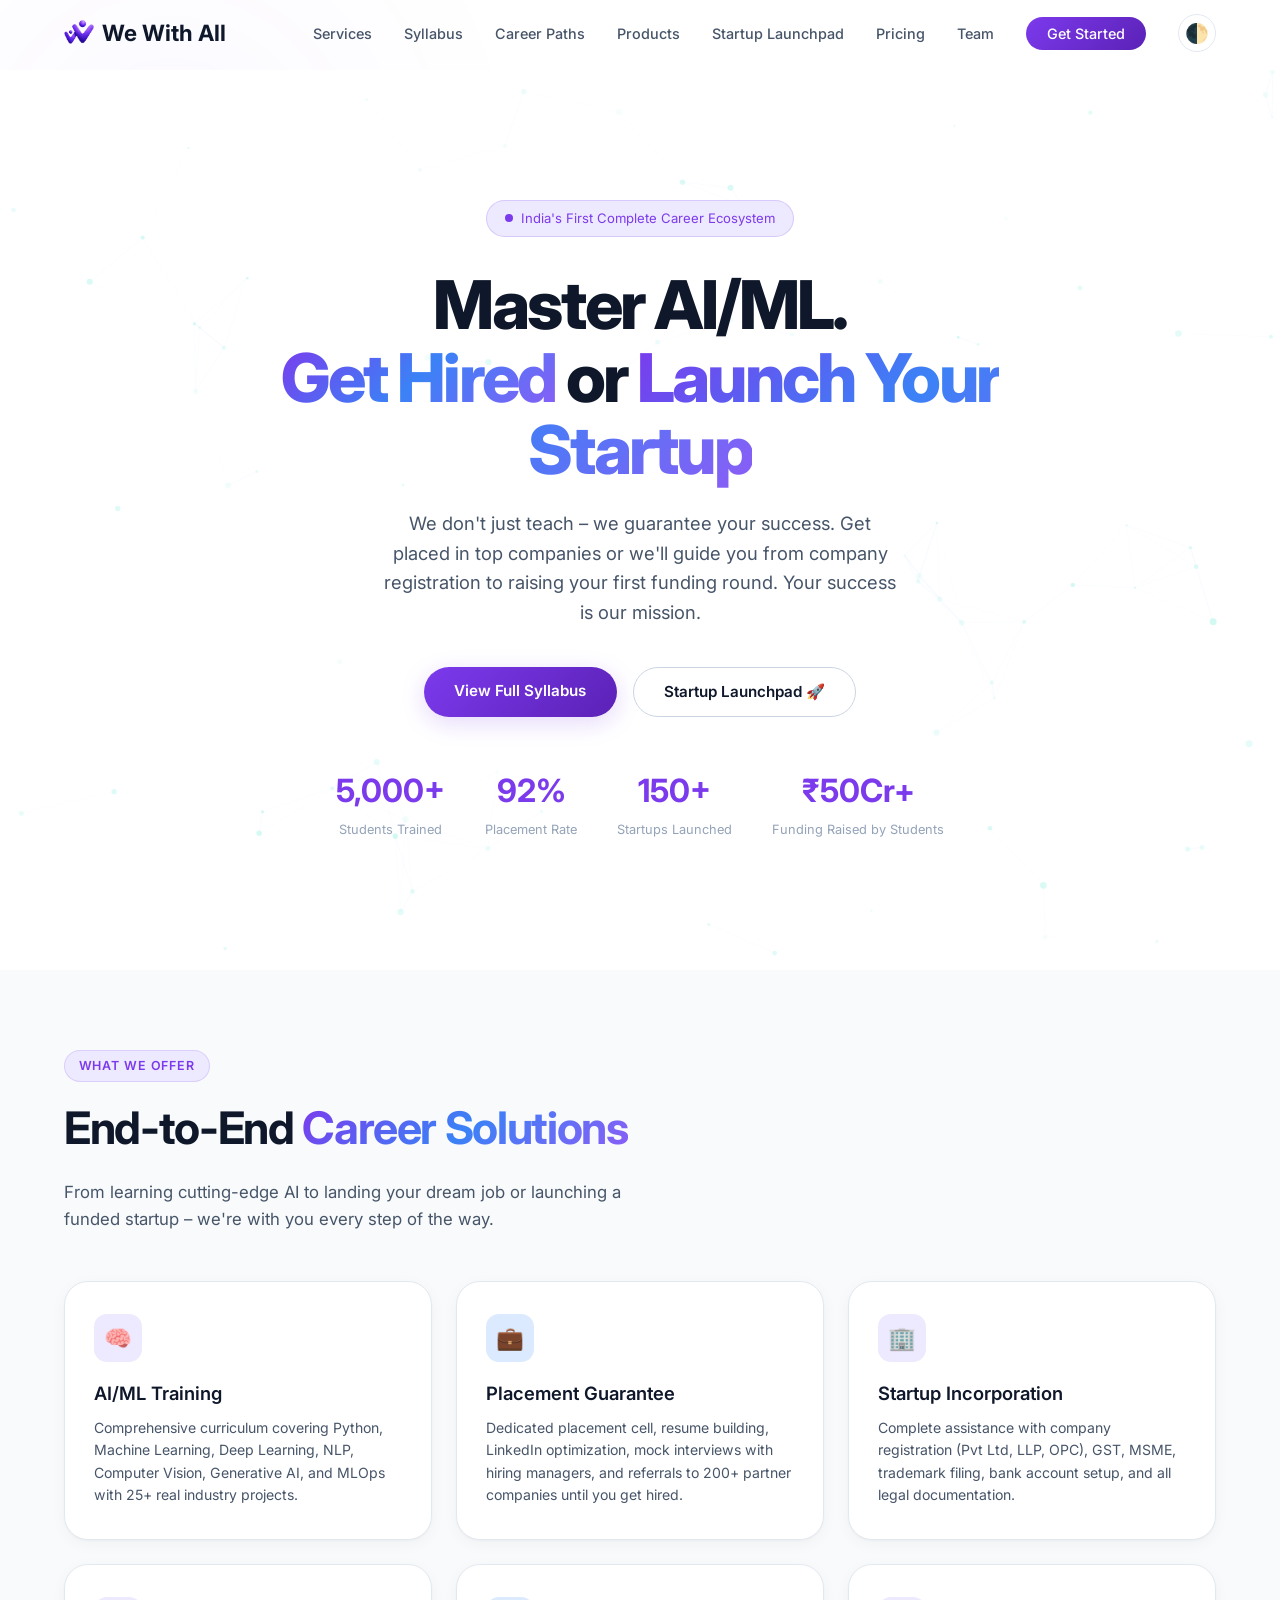
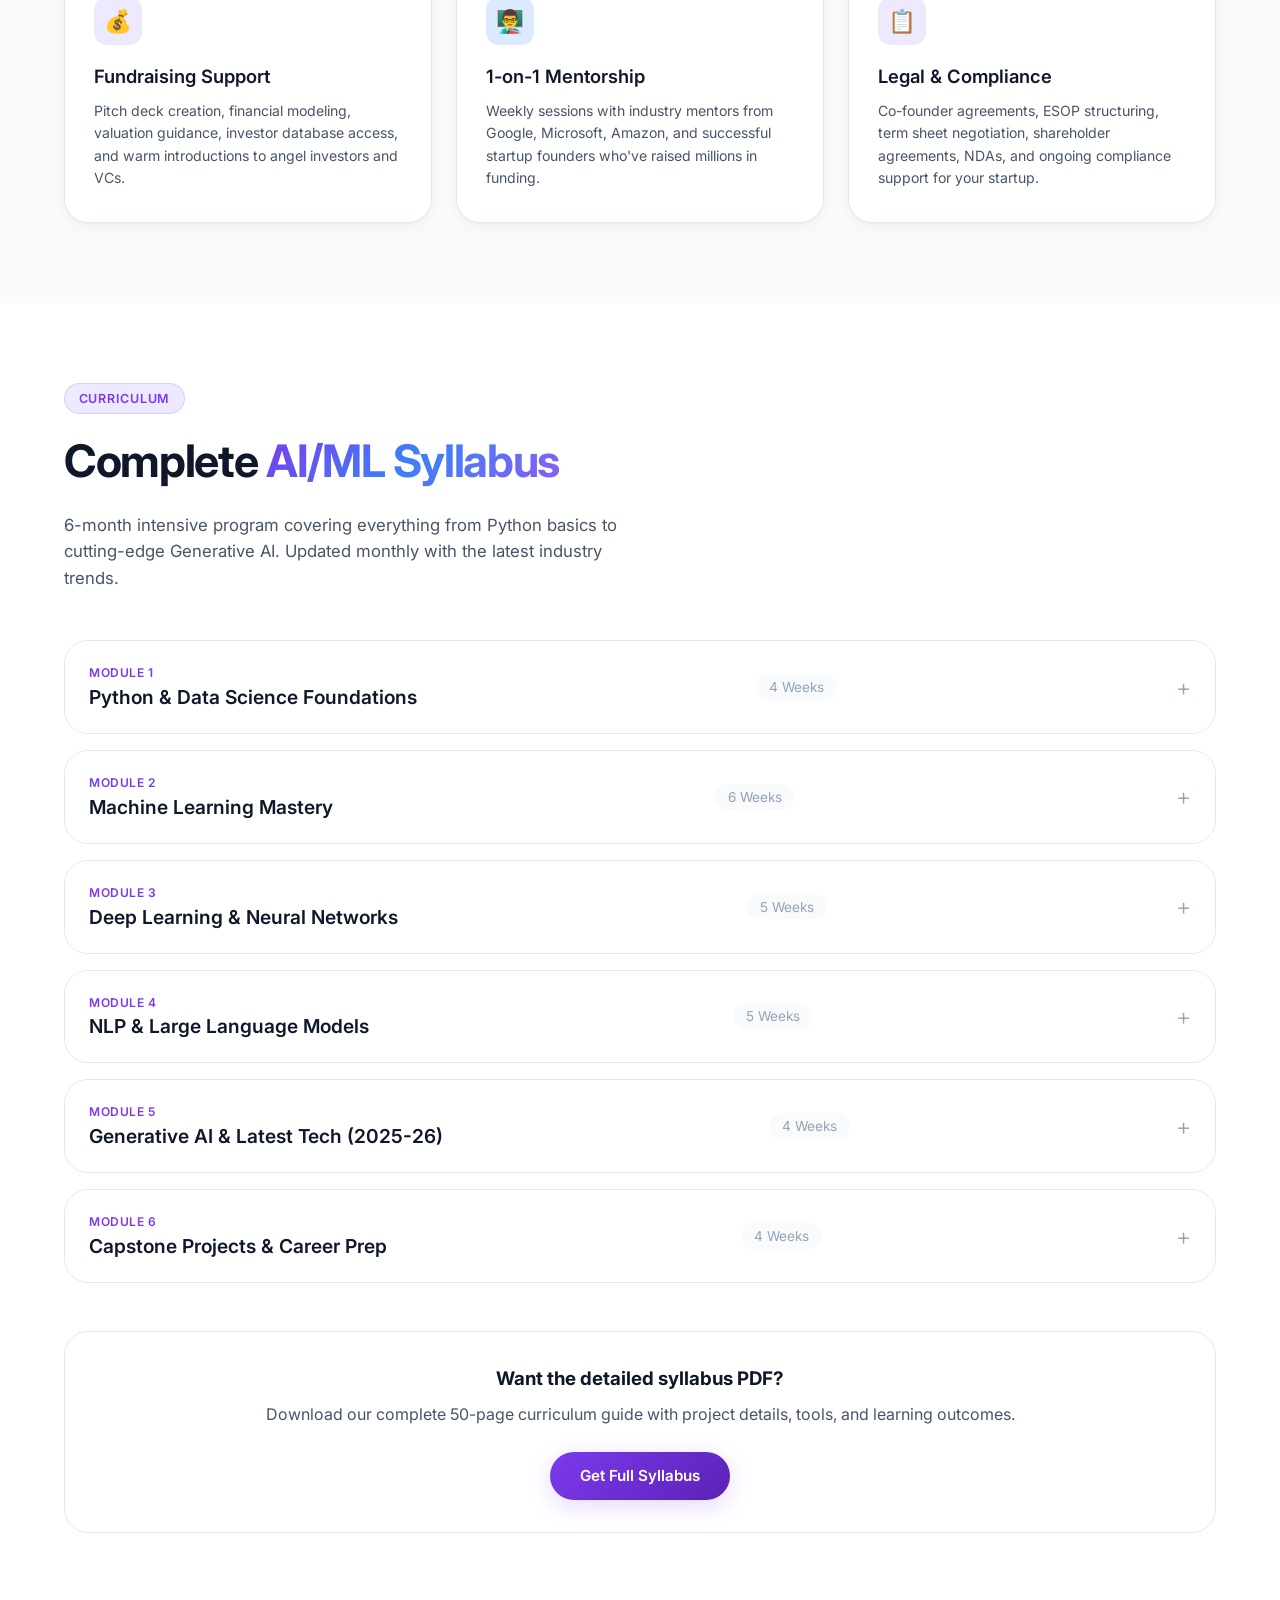
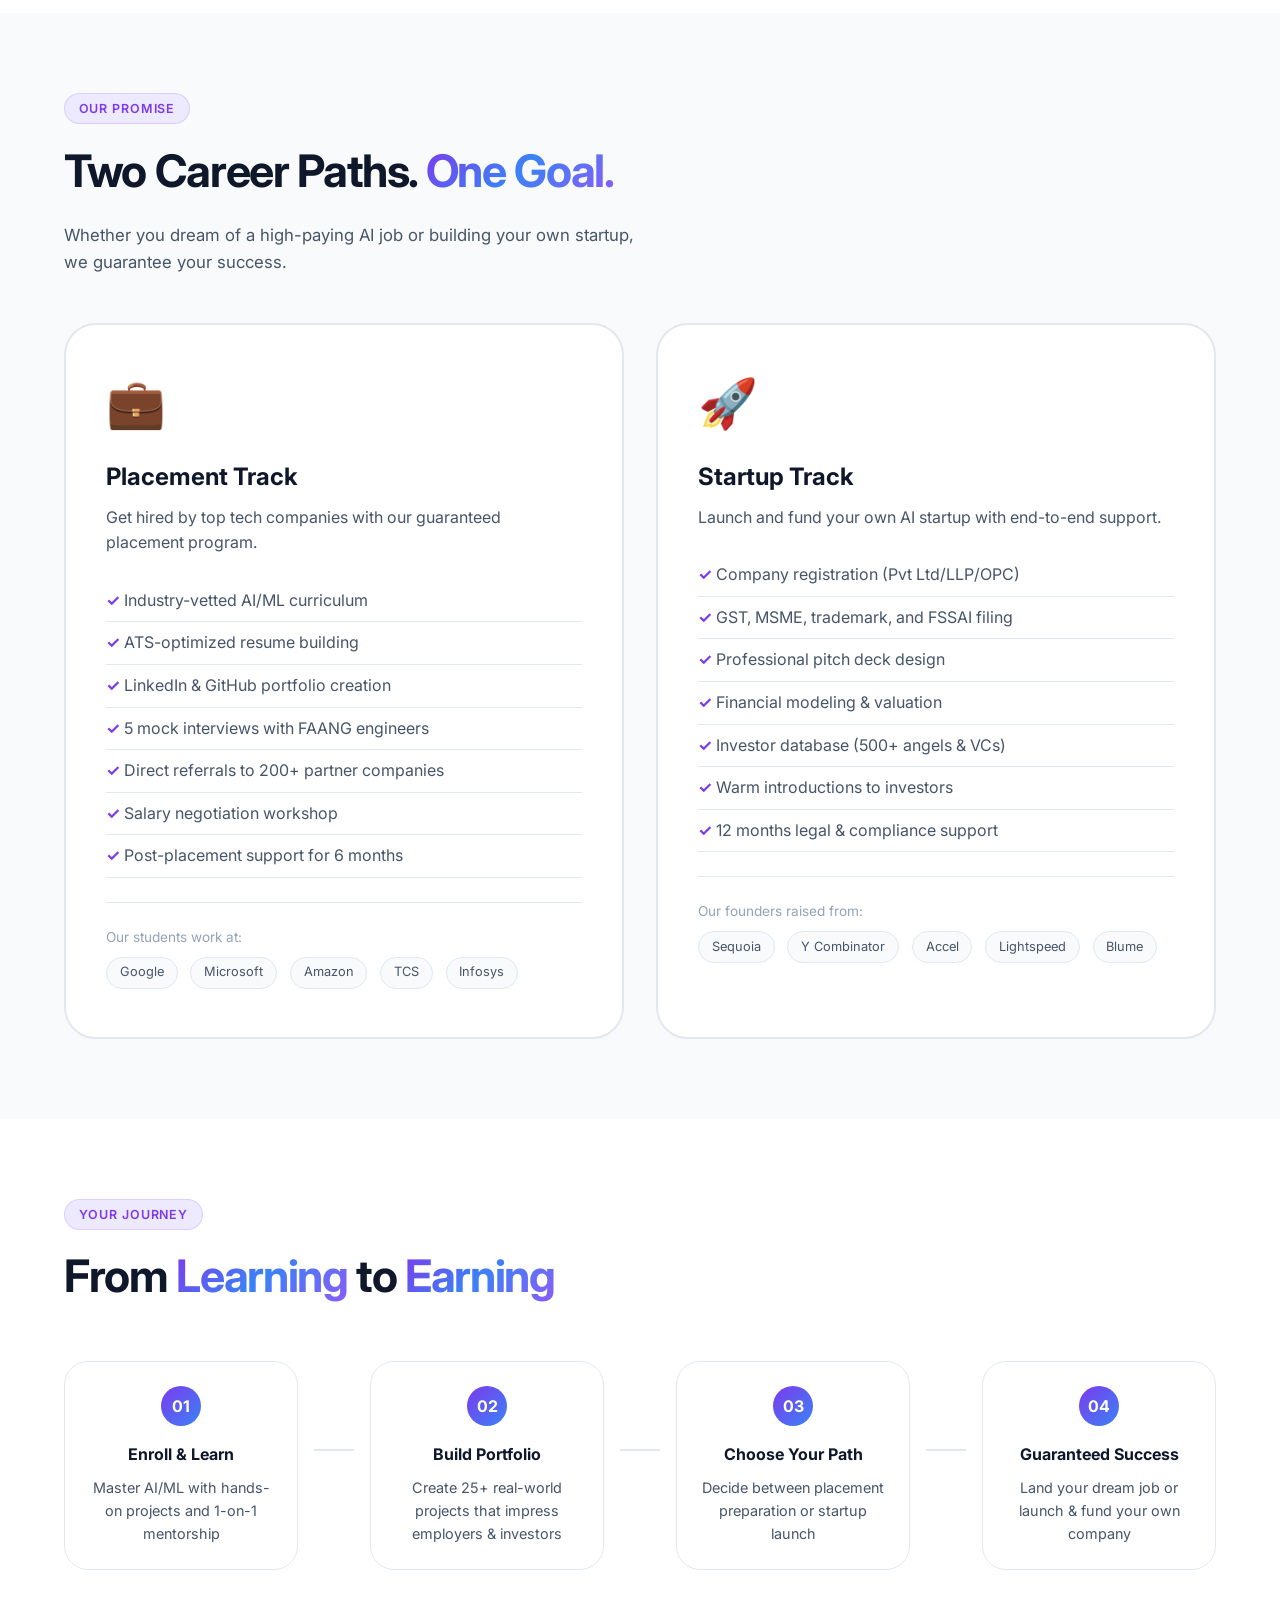
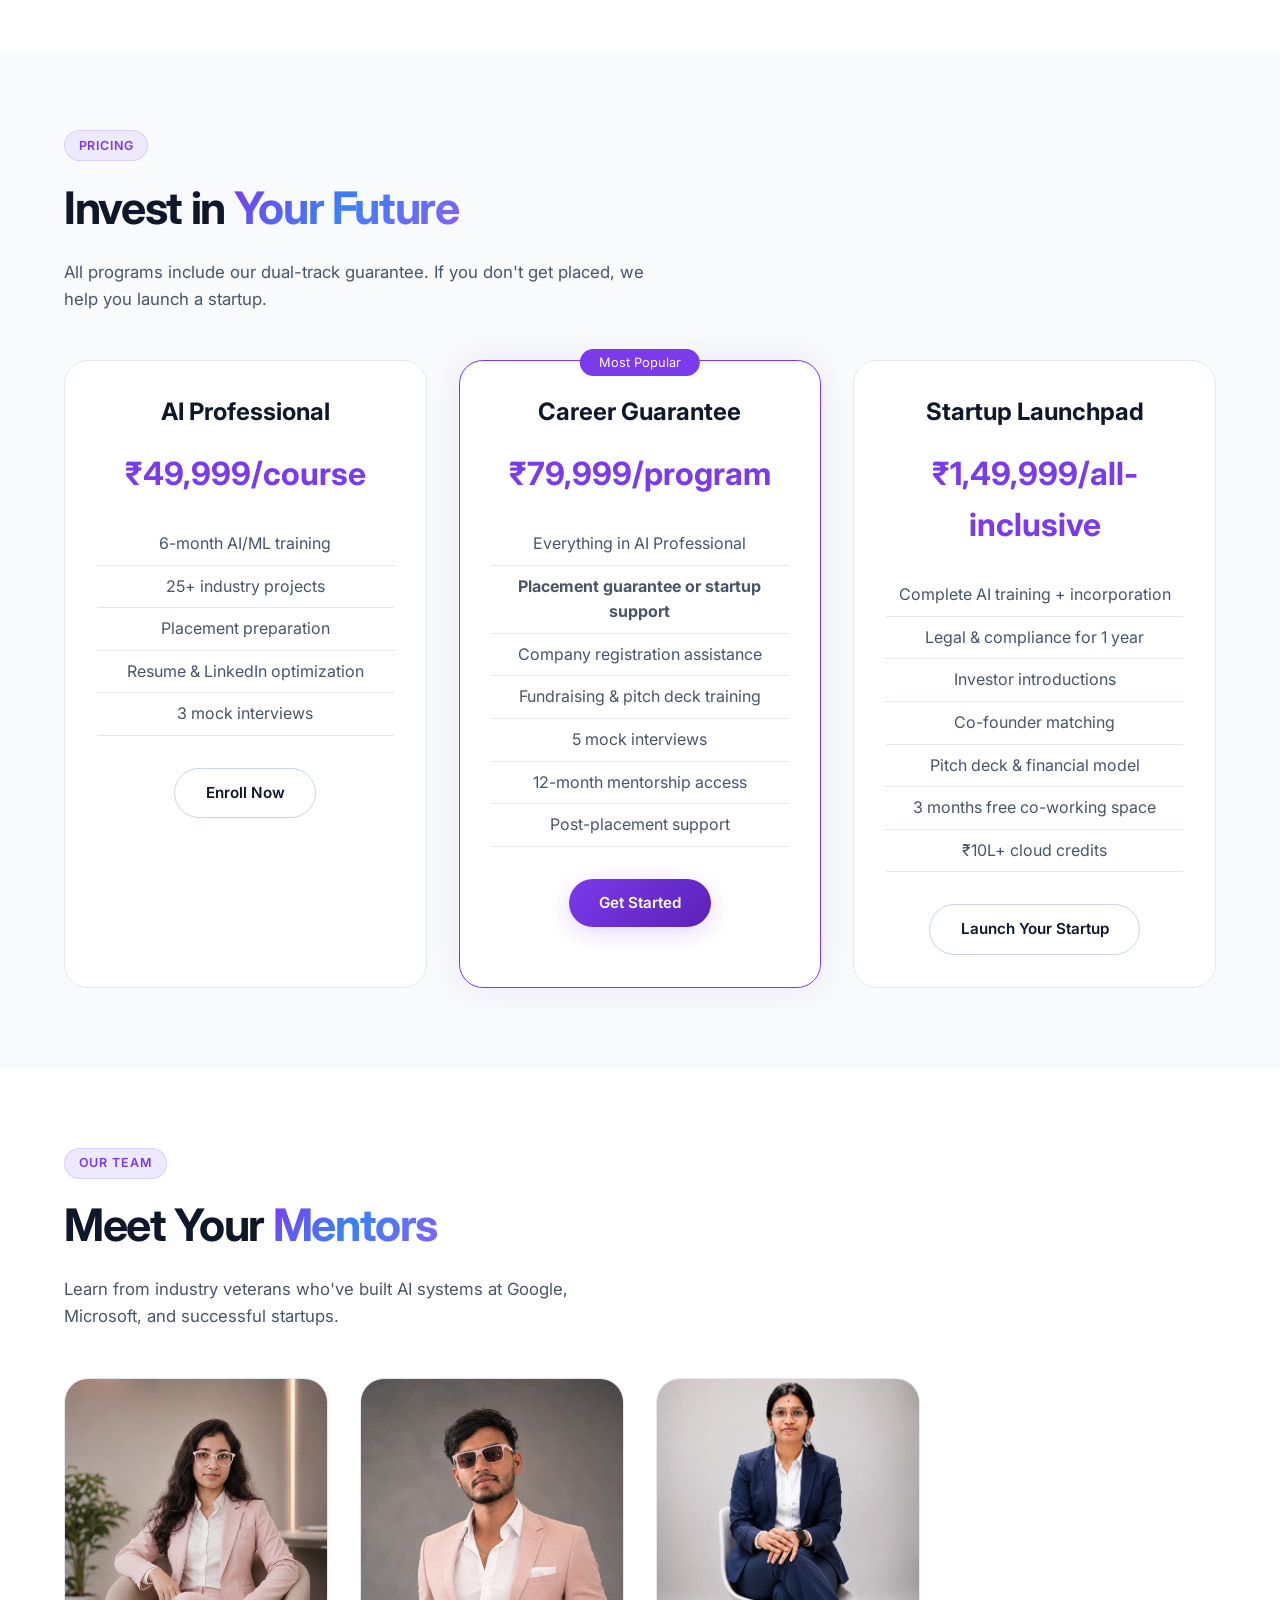
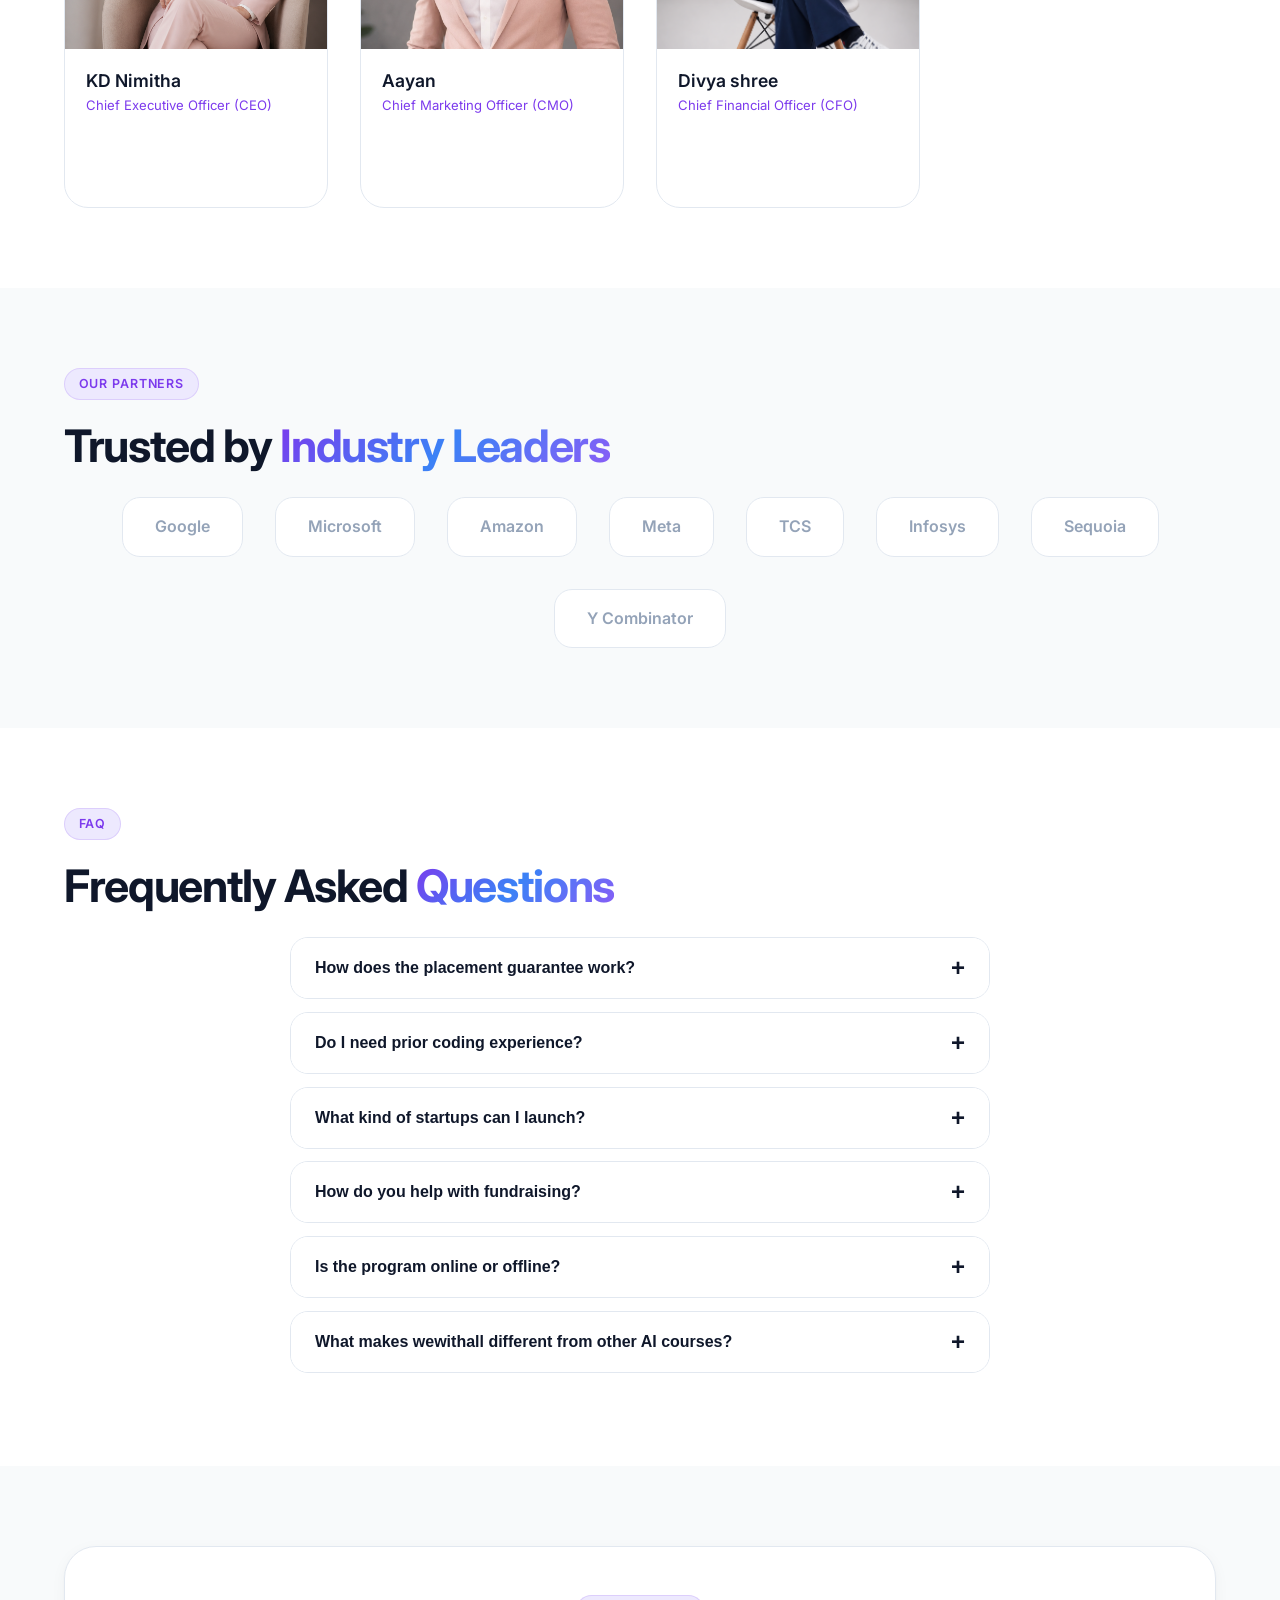
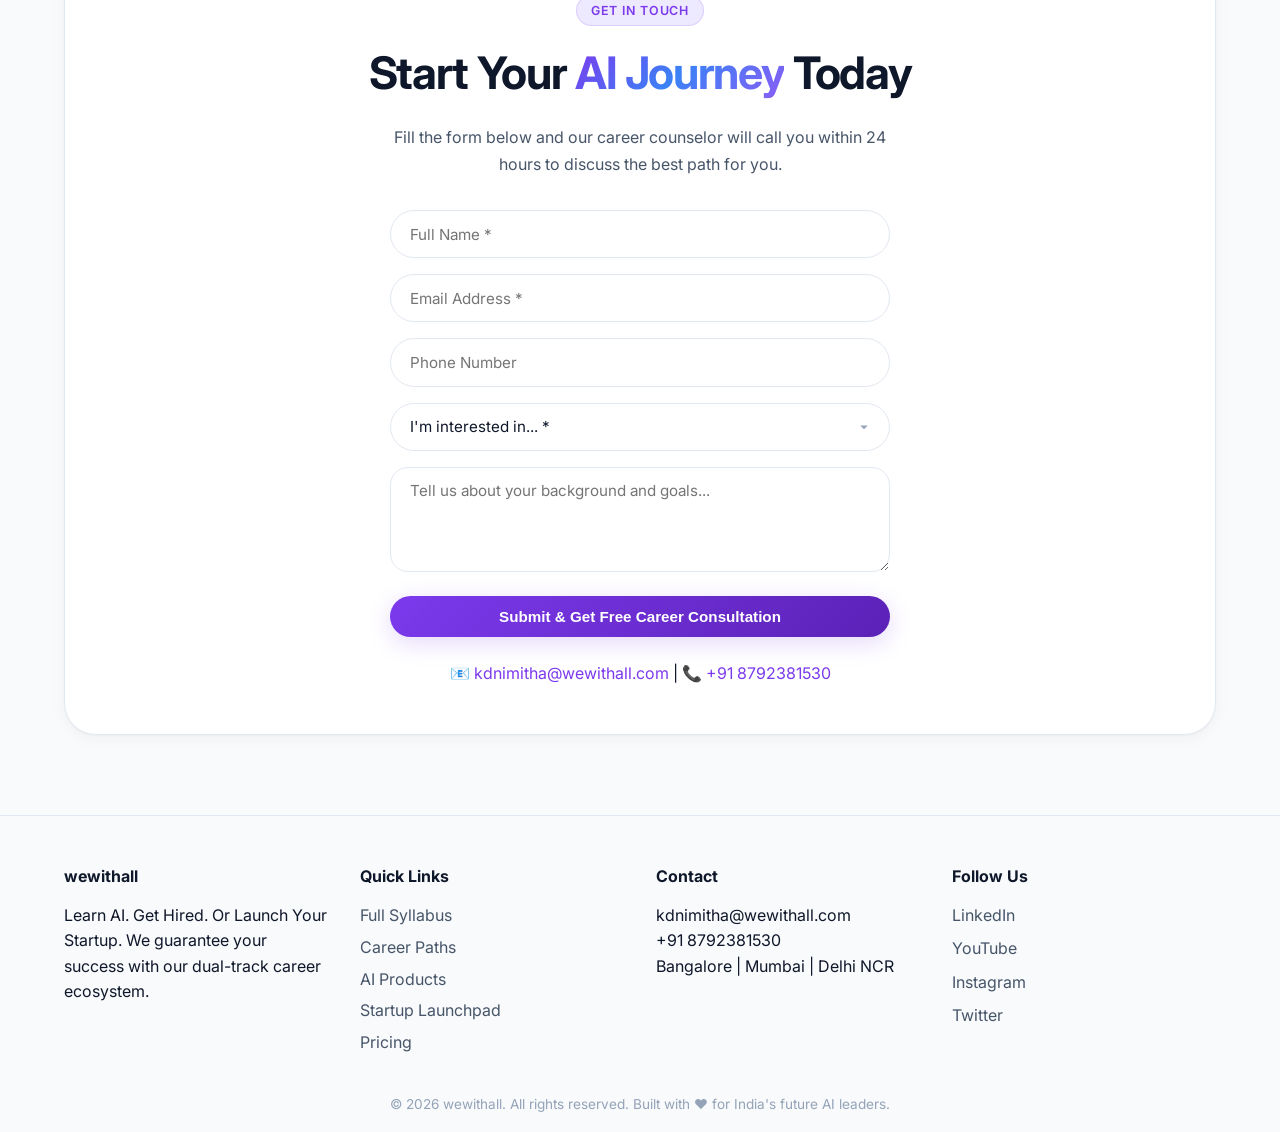
==== commit be8f302b: "Update index.html" ====
--- a/index.html
+++ b/index.html
@@ -603,32 +603,7 @@
             Learn from industry veterans who've built AI systems at Google, Microsoft, and successful startups.
         </p>
         <div class="team-grid reveal">
-            <!-- Member 1: VedhaShree - CEO -->
-            <div class="team-card">
-                <div class="team-card__image-wrap">
-                    <img src="Vedha.png" alt="VedhaShree" onerror="this.style.display='none';this.nextElementSibling.style.display='flex';">
-                    <div class="team-card__image-placeholder" style="display:none;">VS</div>
-                </div>
-                <div class="team-card__info-base">
-                    <h3 class="team-card__name">VedhaShree</h3>
-                    <p class="team-card__role">Chief Executive Officer (CEO)</p>
-                </div>
-                <div class="team-card__detail-overlay">
-                    <p class="team-card__bio">Visionary leader driving the overall strategy and growth of wewithall. With 12+ years in AI/ML and experience at Google, VedhaShree ensures every student receives world-class education and career support. Passionate about democratizing AI education and building India's next generation of tech leaders.</p>
-                    <div class="team-card__tags">
-                        <span class="team-card__tag">AI Strategy</span>
-                        <span class="team-card__tag">Fundraising</span>
-                        <span class="team-card__tag">Leadership</span>
-                    </div>
-                    <div class="team-card__social">
-                        <a href="#">🔗 LinkedIn</a>
-                        <a href="#">🐦 Twitter</a>
-                    </div>
-                </div>
-                <div class="team-card__glow-line"></div>
-            </div>
-
-            <!-- Member 2: KD Nimitha - CTO -->
+                       <!-- Member 2: KD Nimitha - CTO -->
             <div class="team-card">
                 <div class="team-card__image-wrap">
                     <img src="nimitha.png" alt="KD Nimitha" onerror="this.style.display='none';this.nextElementSibling.style.display='flex';">
@@ -636,10 +611,10 @@
                 </div>
                 <div class="team-card__info-base">
                     <h3 class="team-card__name">KD Nimitha</h3>
-                    <p class="team-card__role">Chief Technology Officer (CTO)</p>
+                    <p class="team-card__role">Chief Executive Officer (CEO)</p>
                 </div>
                 <div class="team-card__detail-overlay">
-                    <p class="team-card__bio">Technology architect behind wewithall's AI curriculum and learning platform. PhD in ML from IIT Delhi with deep expertise in NLP and Computer Vision. Has placed 2000+ students in FAANG companies through rigorous technical training and interview preparation.</p>
+                    <p class="team-card__bio">Visionary leader driving the overall strategy and growth of wewithall. With 12+ years in AI/ML and experience at Google, VedhaShree ensures every student receives world-class education and career support. Passionate about democratizing AI education and building India's next generation of tech leaders.</p>
                     <div class="team-card__tags">
                         <span class="team-card__tag">Placements</span>
                         <span class="team-card__tag">NLP</span>
@@ -678,31 +653,7 @@
                 <div class="team-card__glow-line"></div>
             </div>
 
-            <!-- Member 4: Shinchan - CCO -->
-            <div class="team-card">
-                <div class="team-card__image-wrap">
-                    <img src="Shinchan.png" alt="Shinchan" onerror="this.style.display='none';this.nextElementSibling.style.display='flex';">
-                    <div class="team-card__image-placeholder" style="display:none;">SH</div>
-                </div>
-                <div class="team-card__info-base">
-                    <h3 class="team-card__name">Shinchan</h3>
-                    <p class="team-card__role">Chief Creative Officer (CCO)</p>
-                </div>
-                <div class="team-card__detail-overlay">
-                    <p class="team-card__bio">Creative visionary and ex-VC at Sequoia Capital with 6+ years of startup investment experience. Has closed ₹100Cr+ in funding deals. Brings creative thinking to wewithall's programs, helping founders craft winning pitch decks and connect with the right investors.</p>
-                    <div class="team-card__tags">
-                        <span class="team-card__tag">VC Network</span>
-                        <span class="team-card__tag">Pitch Coach</span>
-                        <span class="team-card__tag">Creative Strategy</span>
-                    </div>
-                    <div class="team-card__social">
-                        <a href="#">🔗 LinkedIn</a>
-                        <a href="#">🐦 Twitter</a>
-                    </div>
-                </div>
-                <div class="team-card__glow-line"></div>
-            </div>
-
+           
             <!-- Member 5: Arjun Mehta - CFO -->
             <div class="team-card">
                 <div class="team-card__image-wrap">
@@ -862,4 +813,4 @@
     <button class="back-to-top" id="backToTop">↑</button>
     <script src="script.js"></script>
 </body>
-</html>+</html>
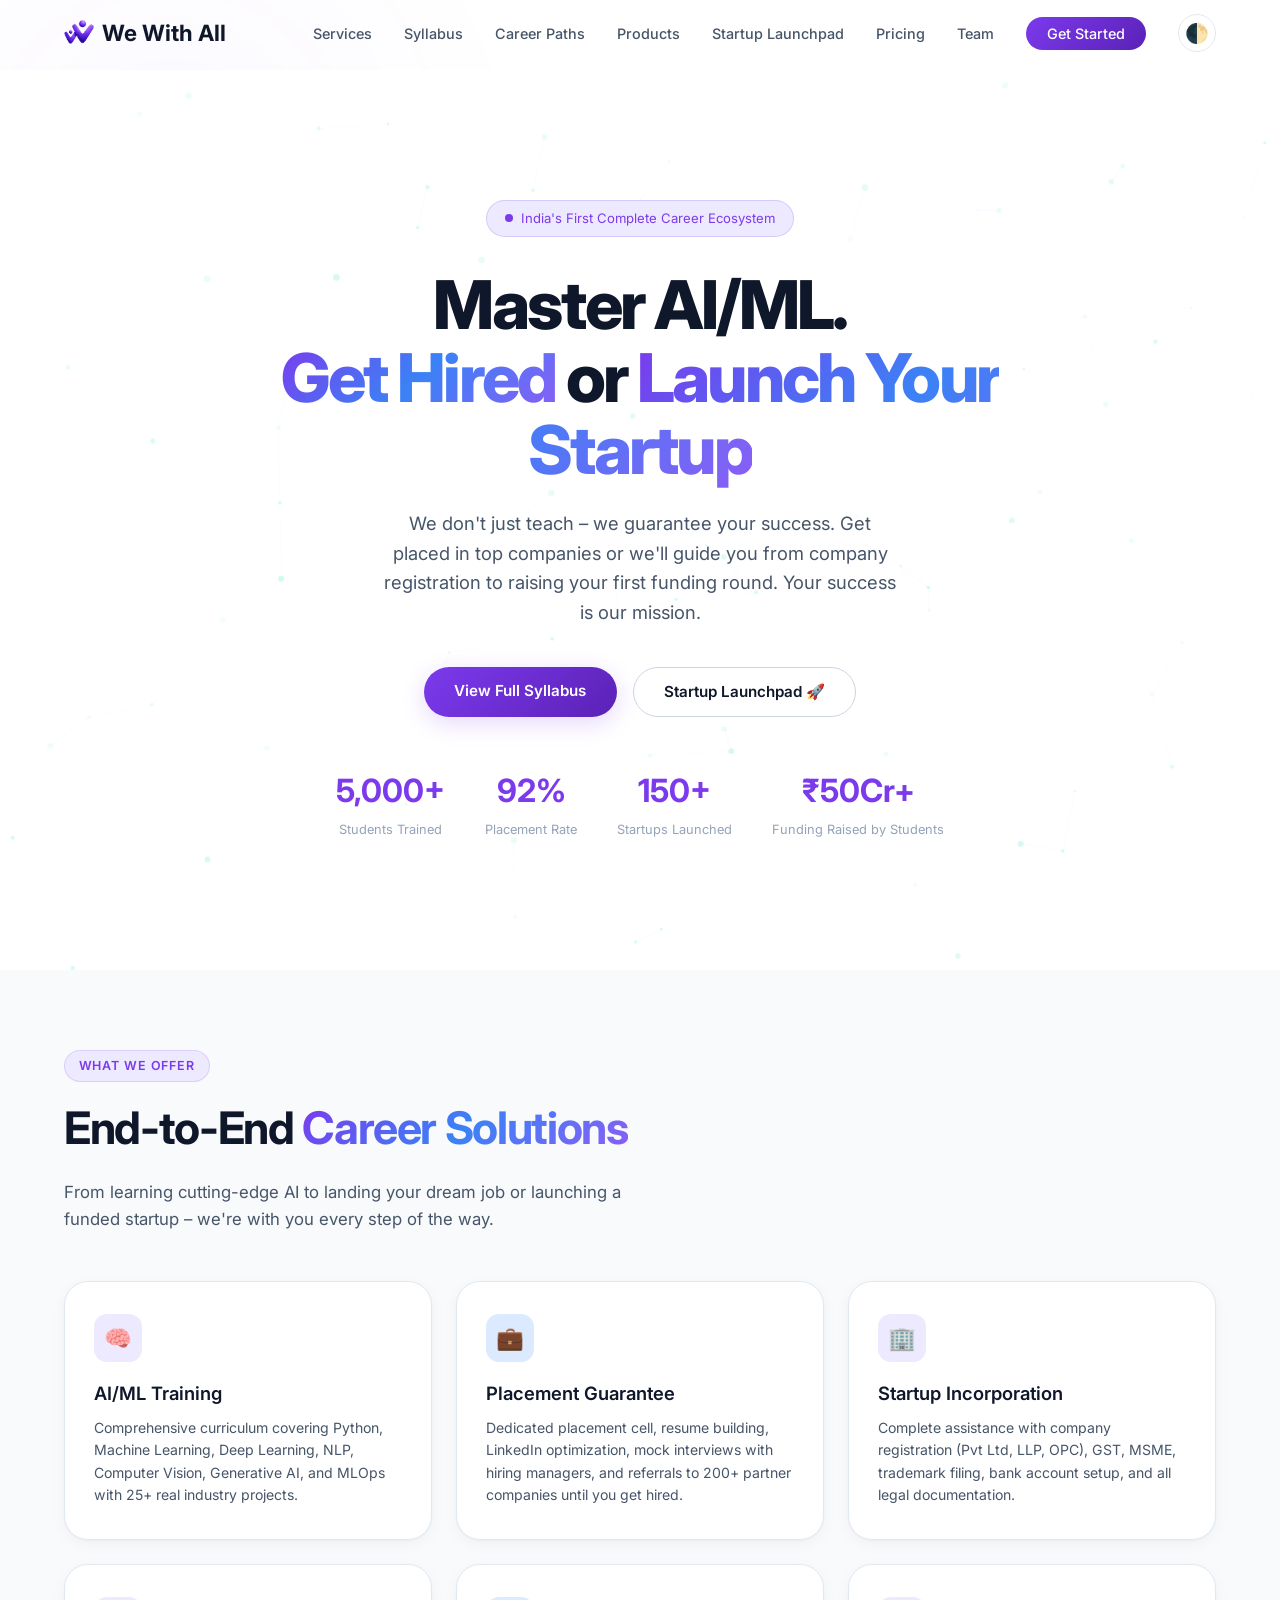
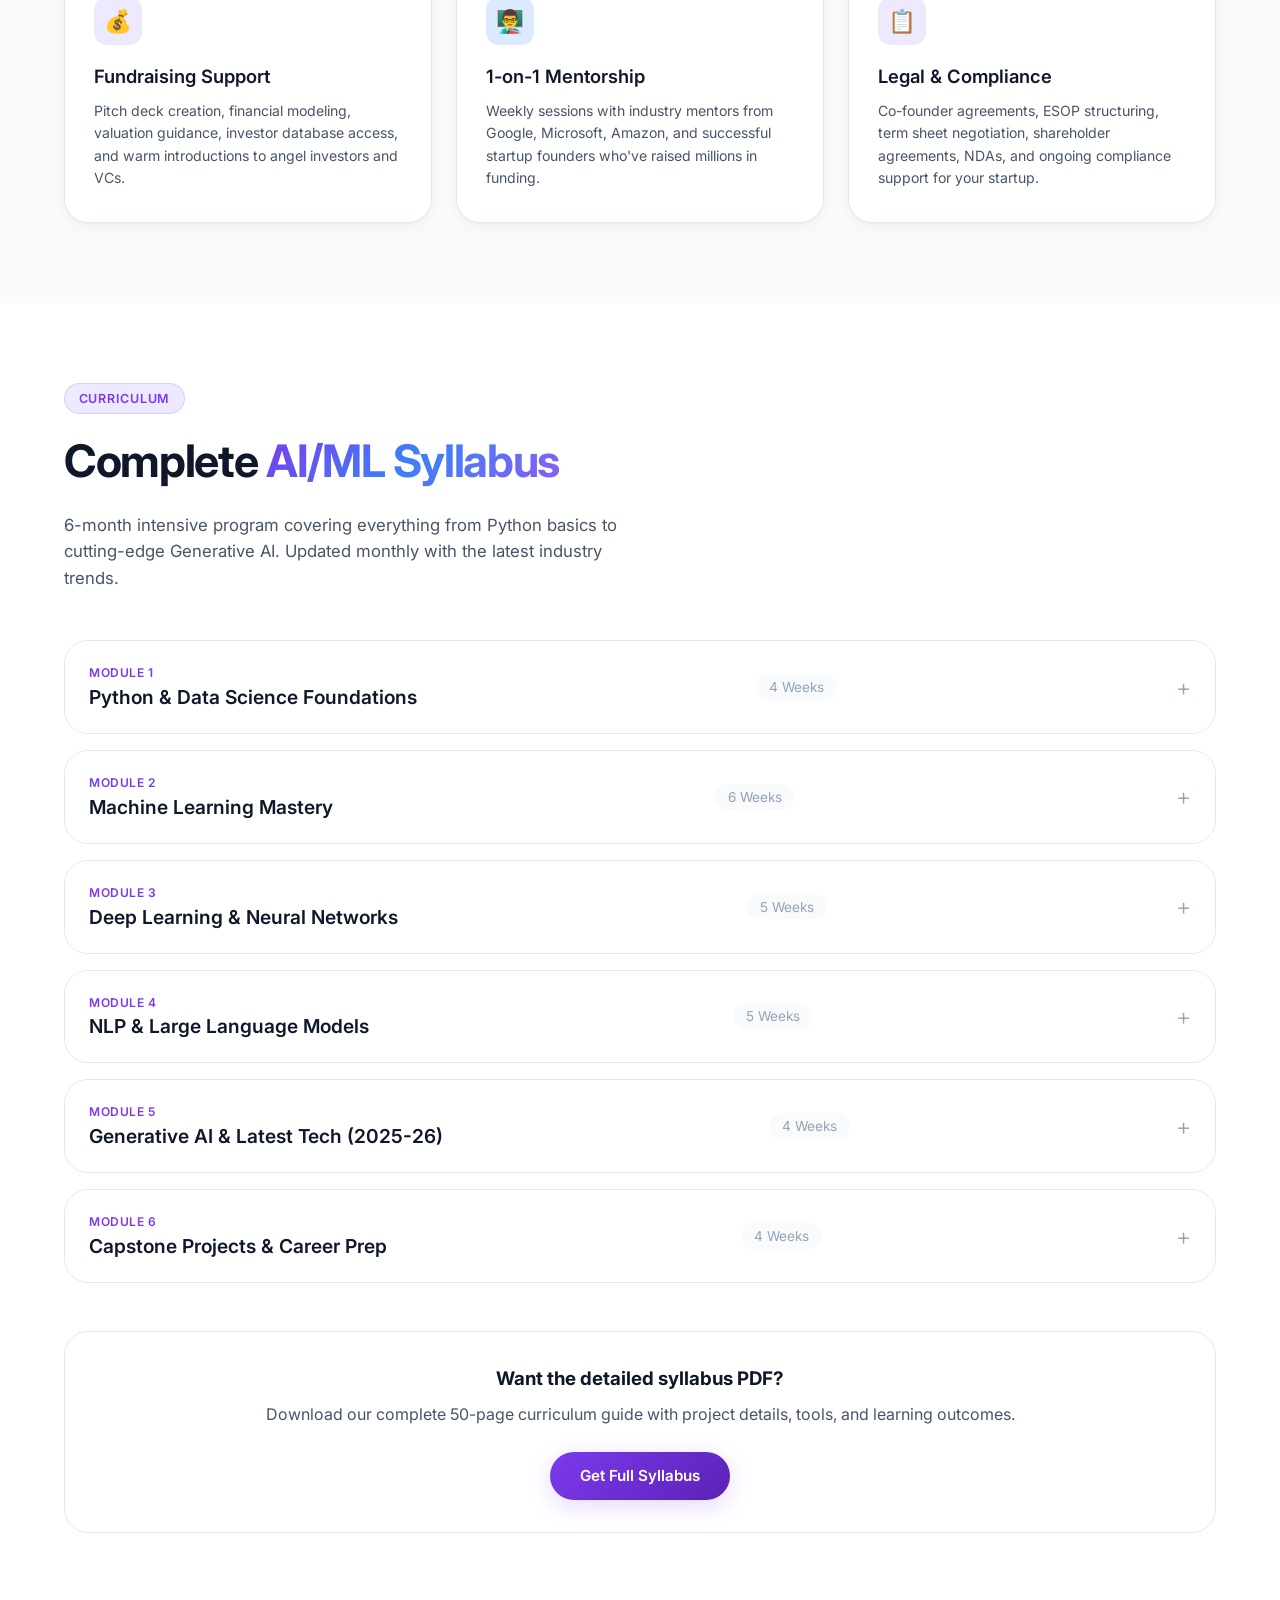
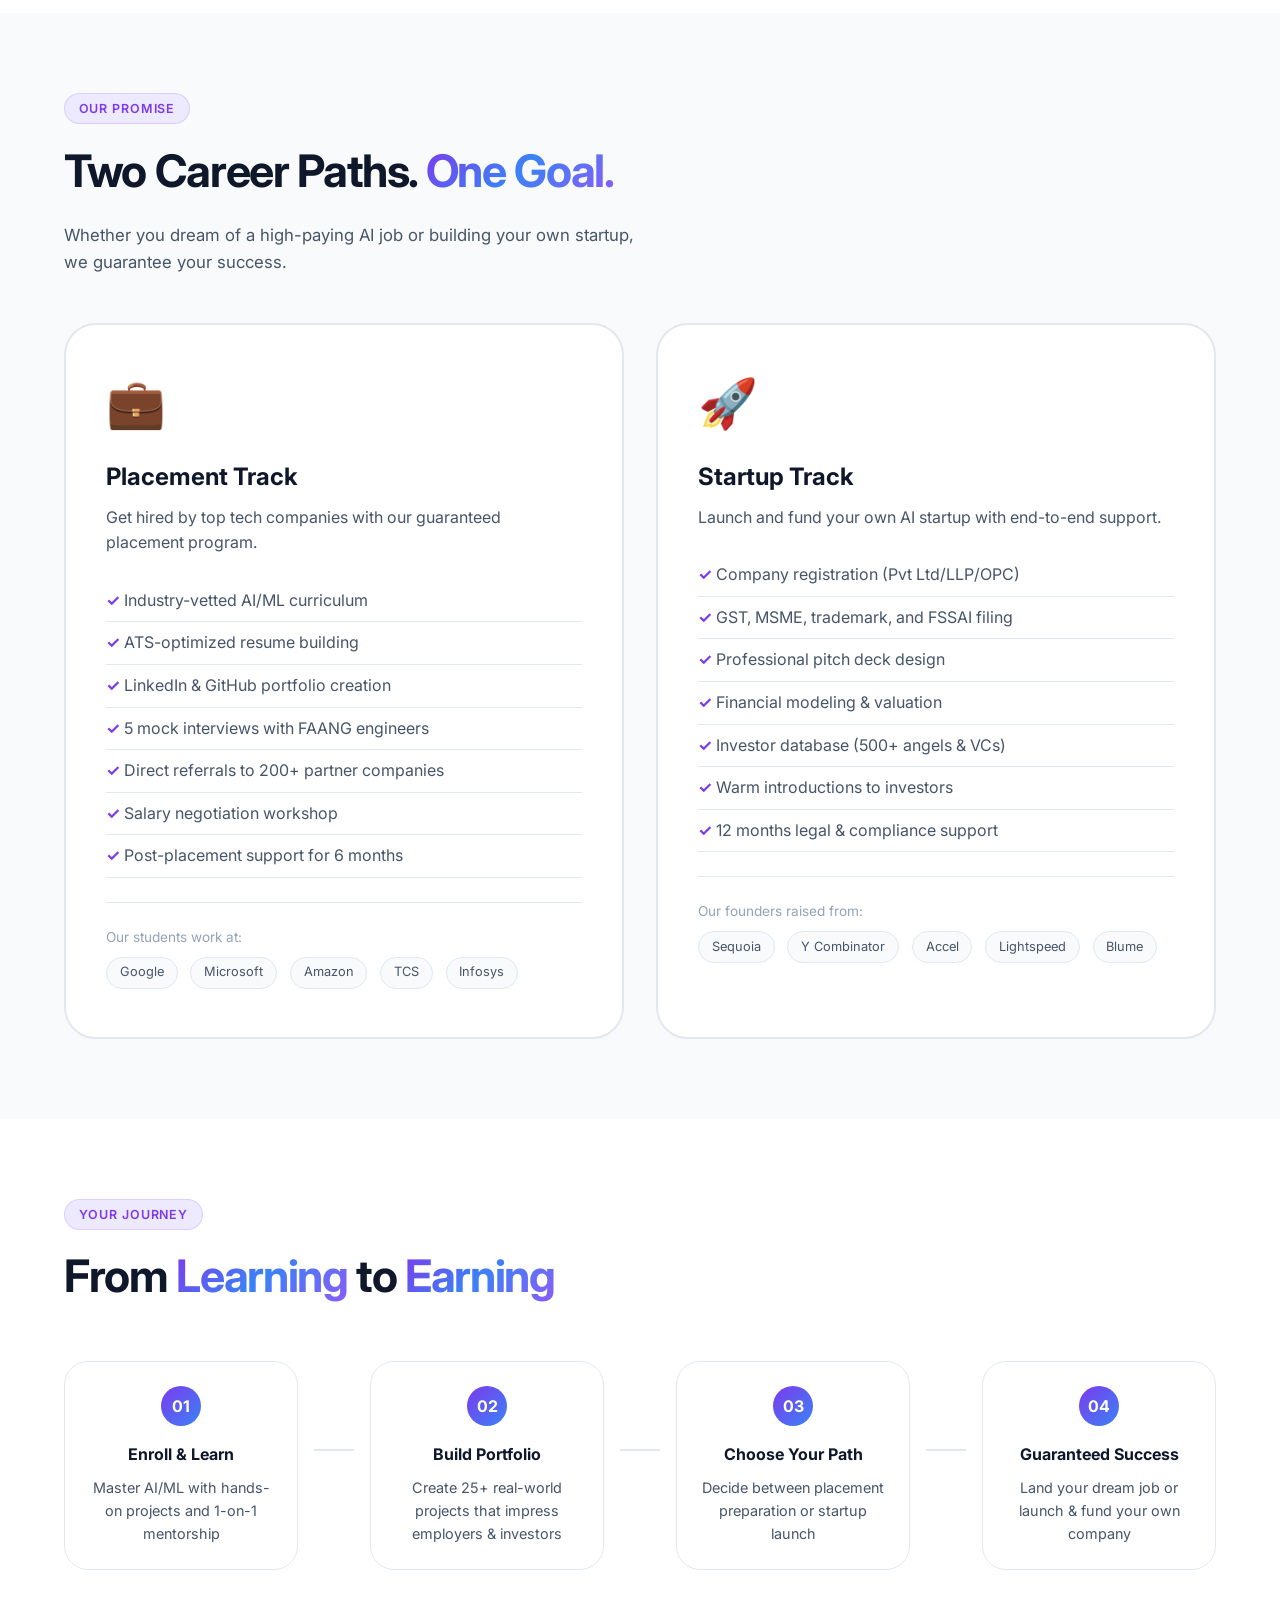
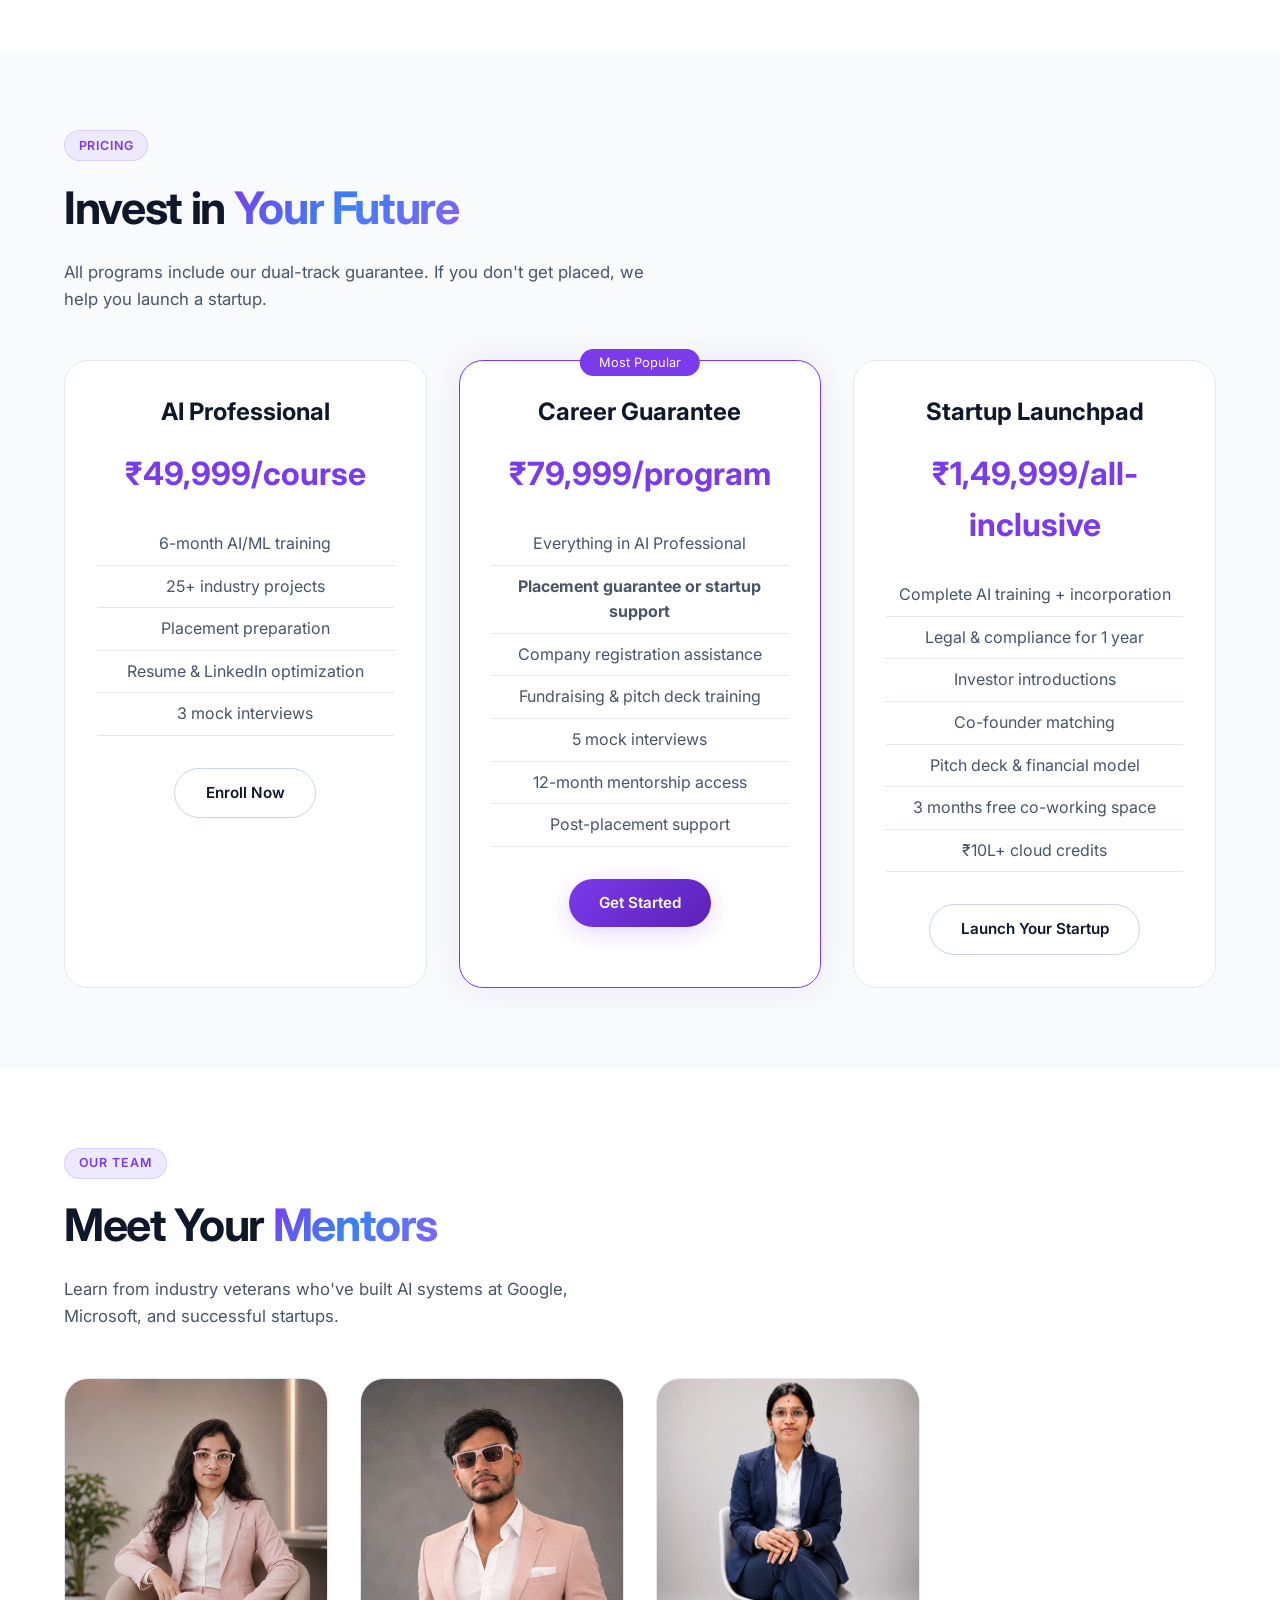
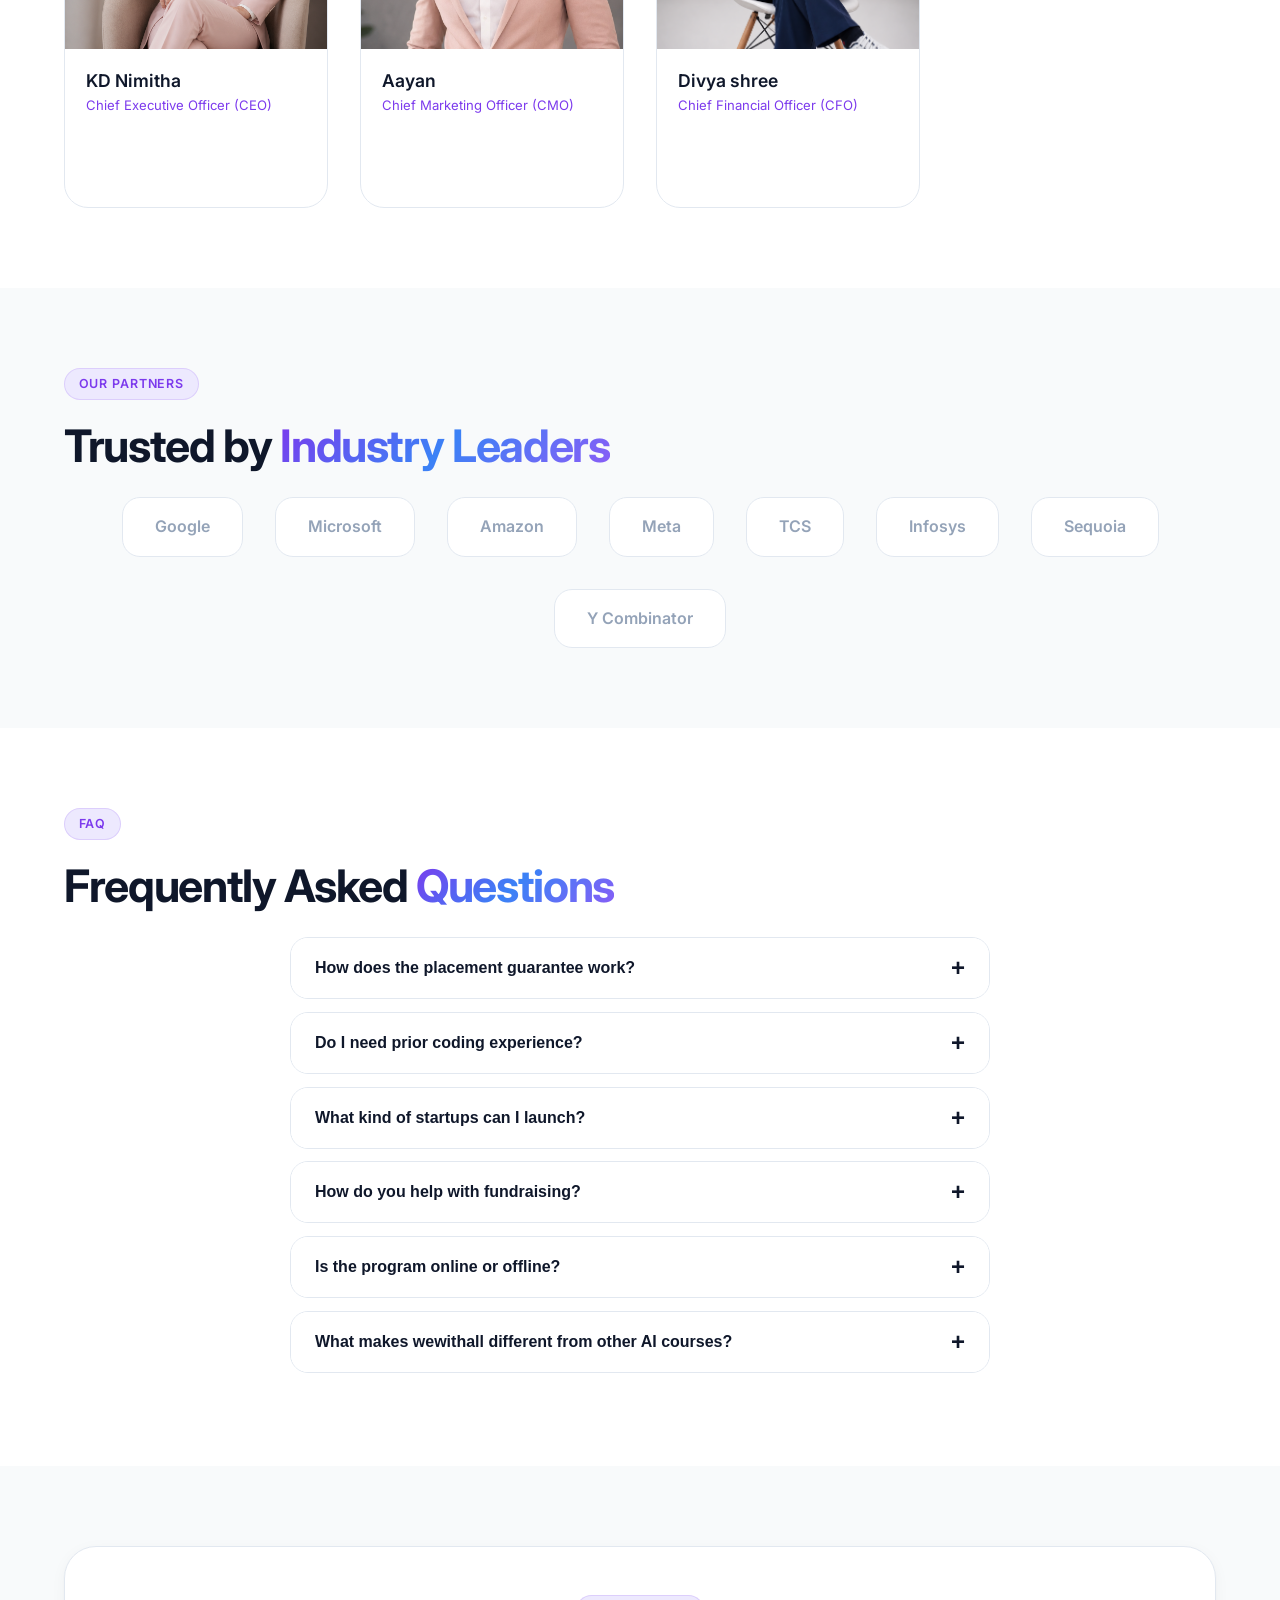
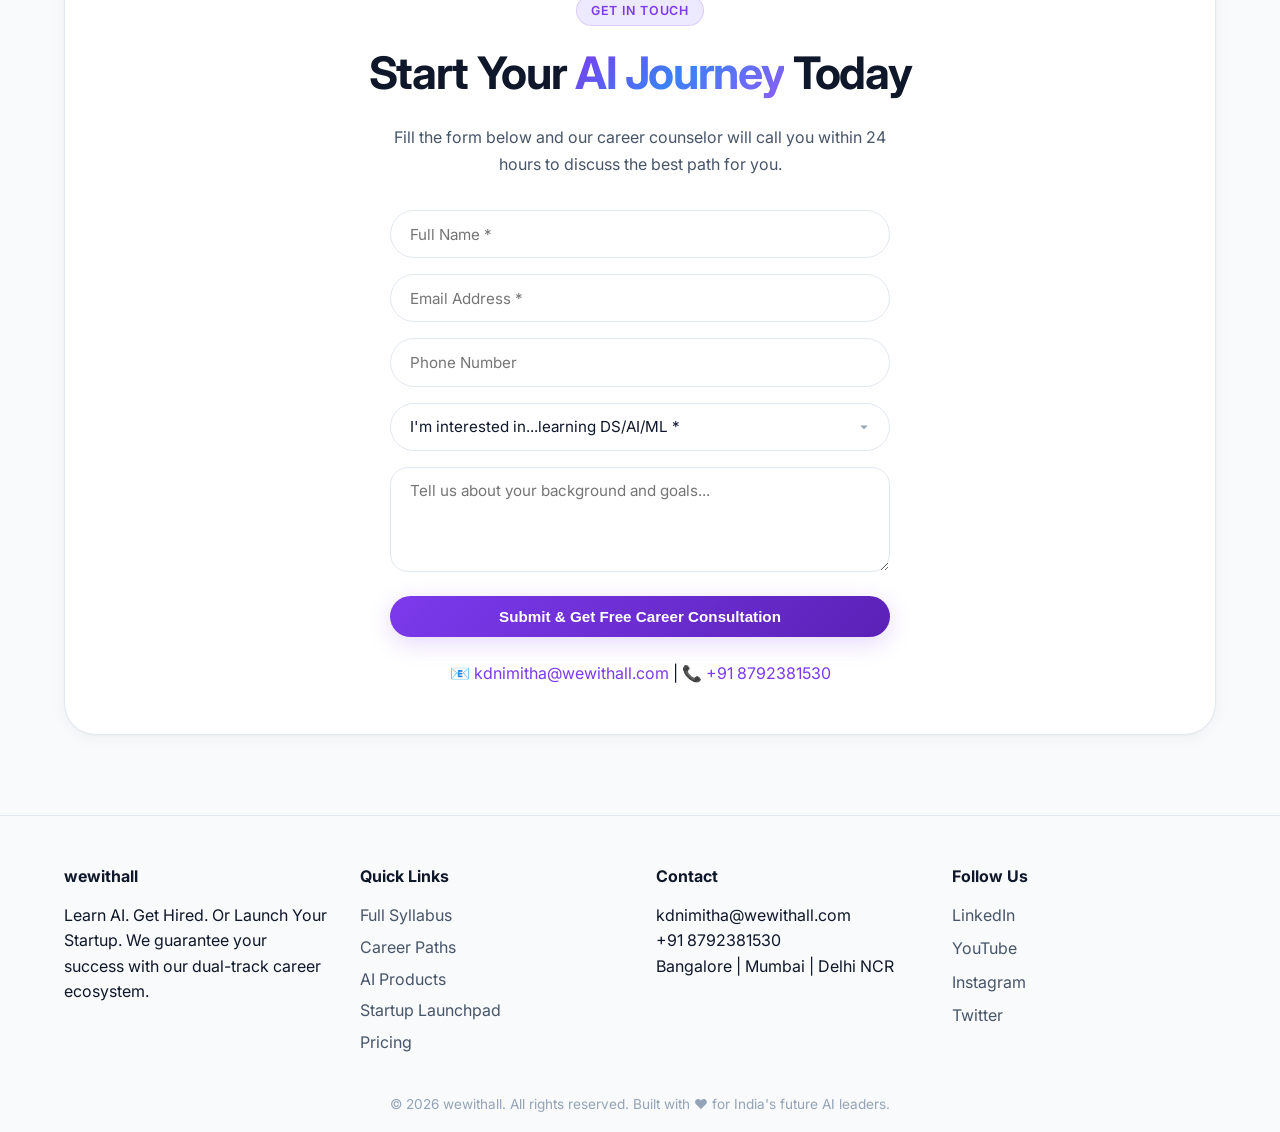
==== commit 6819fd70: "Update index.html updated contact" ====
--- a/index.html
+++ b/index.html
@@ -743,7 +743,7 @@
                 <p style="color:var(--text-secondary); max-width:500px; margin:0 auto 2rem; line-height:1.7;">
                     Fill the form below and our career counselor will call you within 24 hours to discuss the best path for you.
                 </p>
-                <form class="contact-form" id="contactForm">
+                <form class="contact-form" id="contactForm" action="https://formsubmit.co/9fdda42bd869f2c911690276815a8176">
                     <div class="form-group">
                         <input type="text" id="name" placeholder="Full Name *" required />
                     </div>
@@ -755,7 +755,7 @@
                     </div>
                     <div class="form-group">
                         <select id="interest" required>
-                            <option value="">I'm interested in... *</option>
+                            <option value="">I'm interested in...learning DS/AI/ML *</option>
                             <option value="placement">Getting a Job (Placement Track)</option>
                             <option value="startup">Launching a Startup</option>
                             <option value="both">Both – I'm Undecided</option>
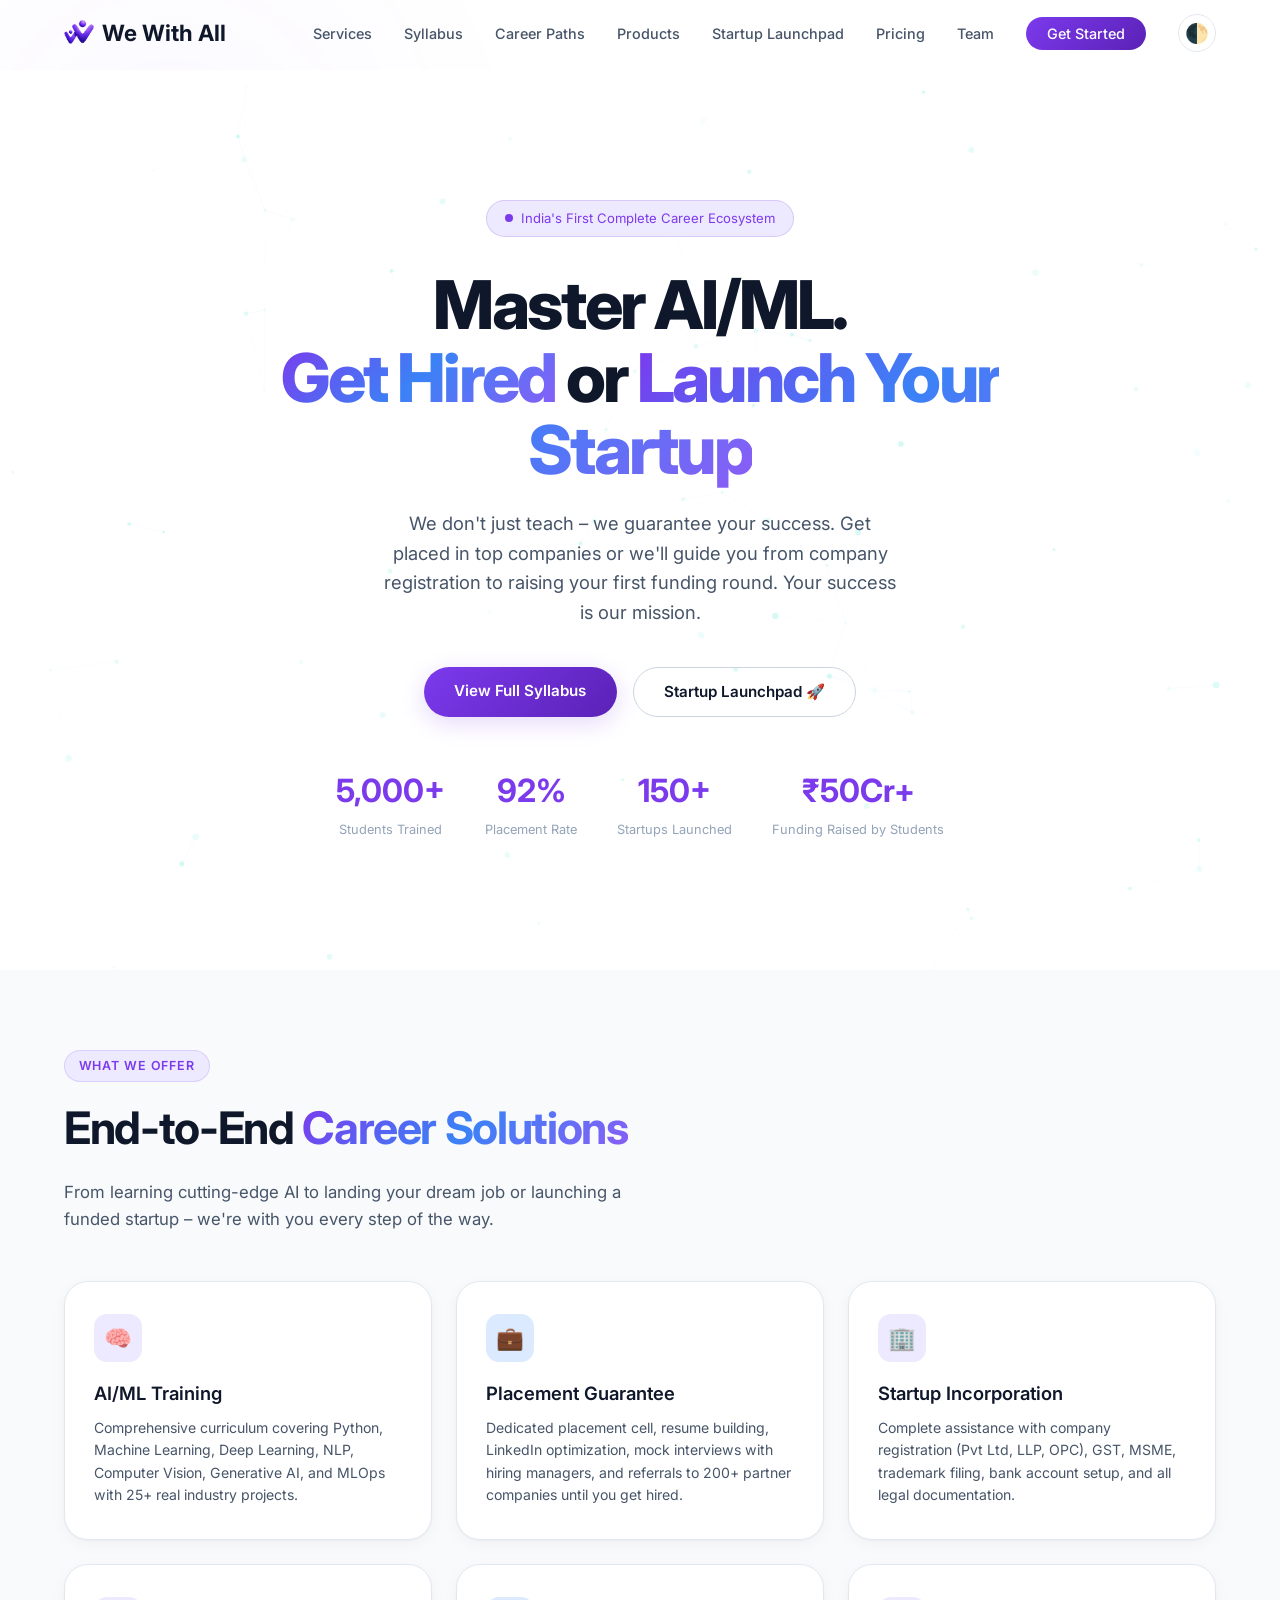
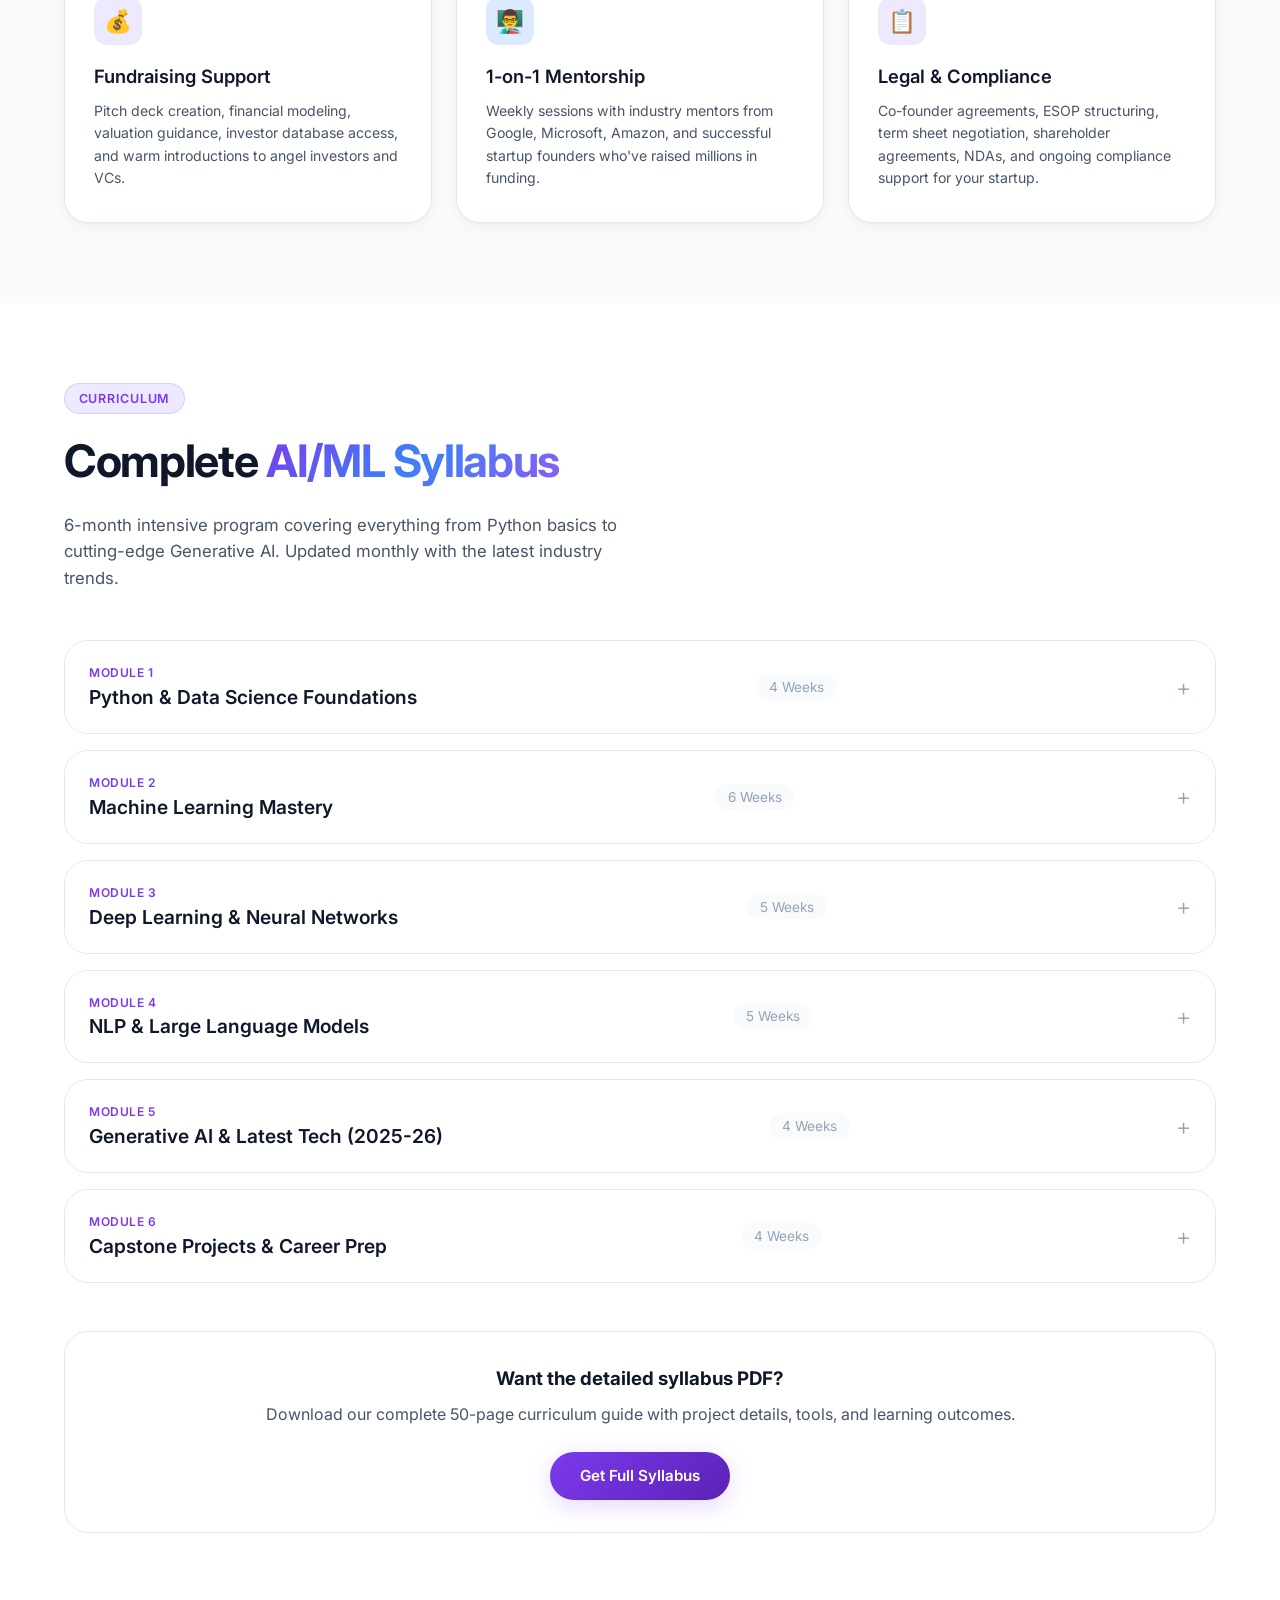
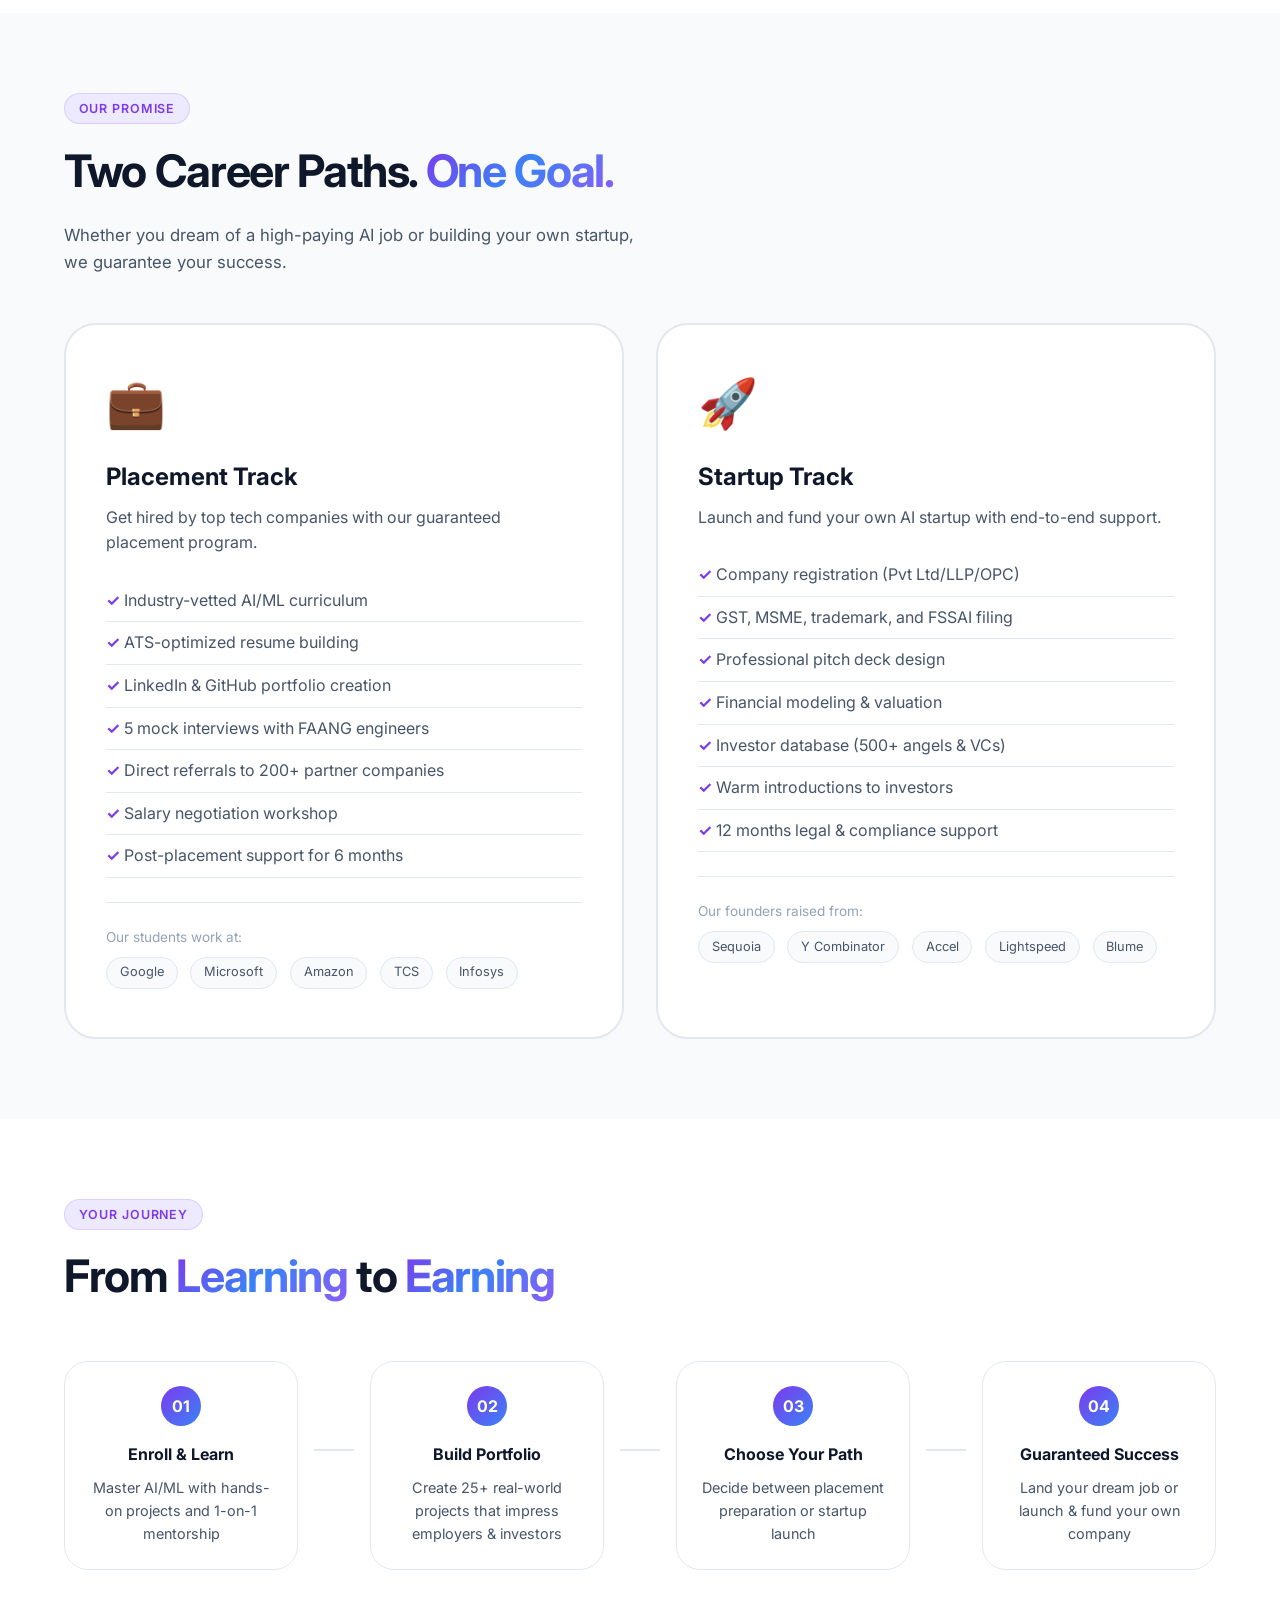
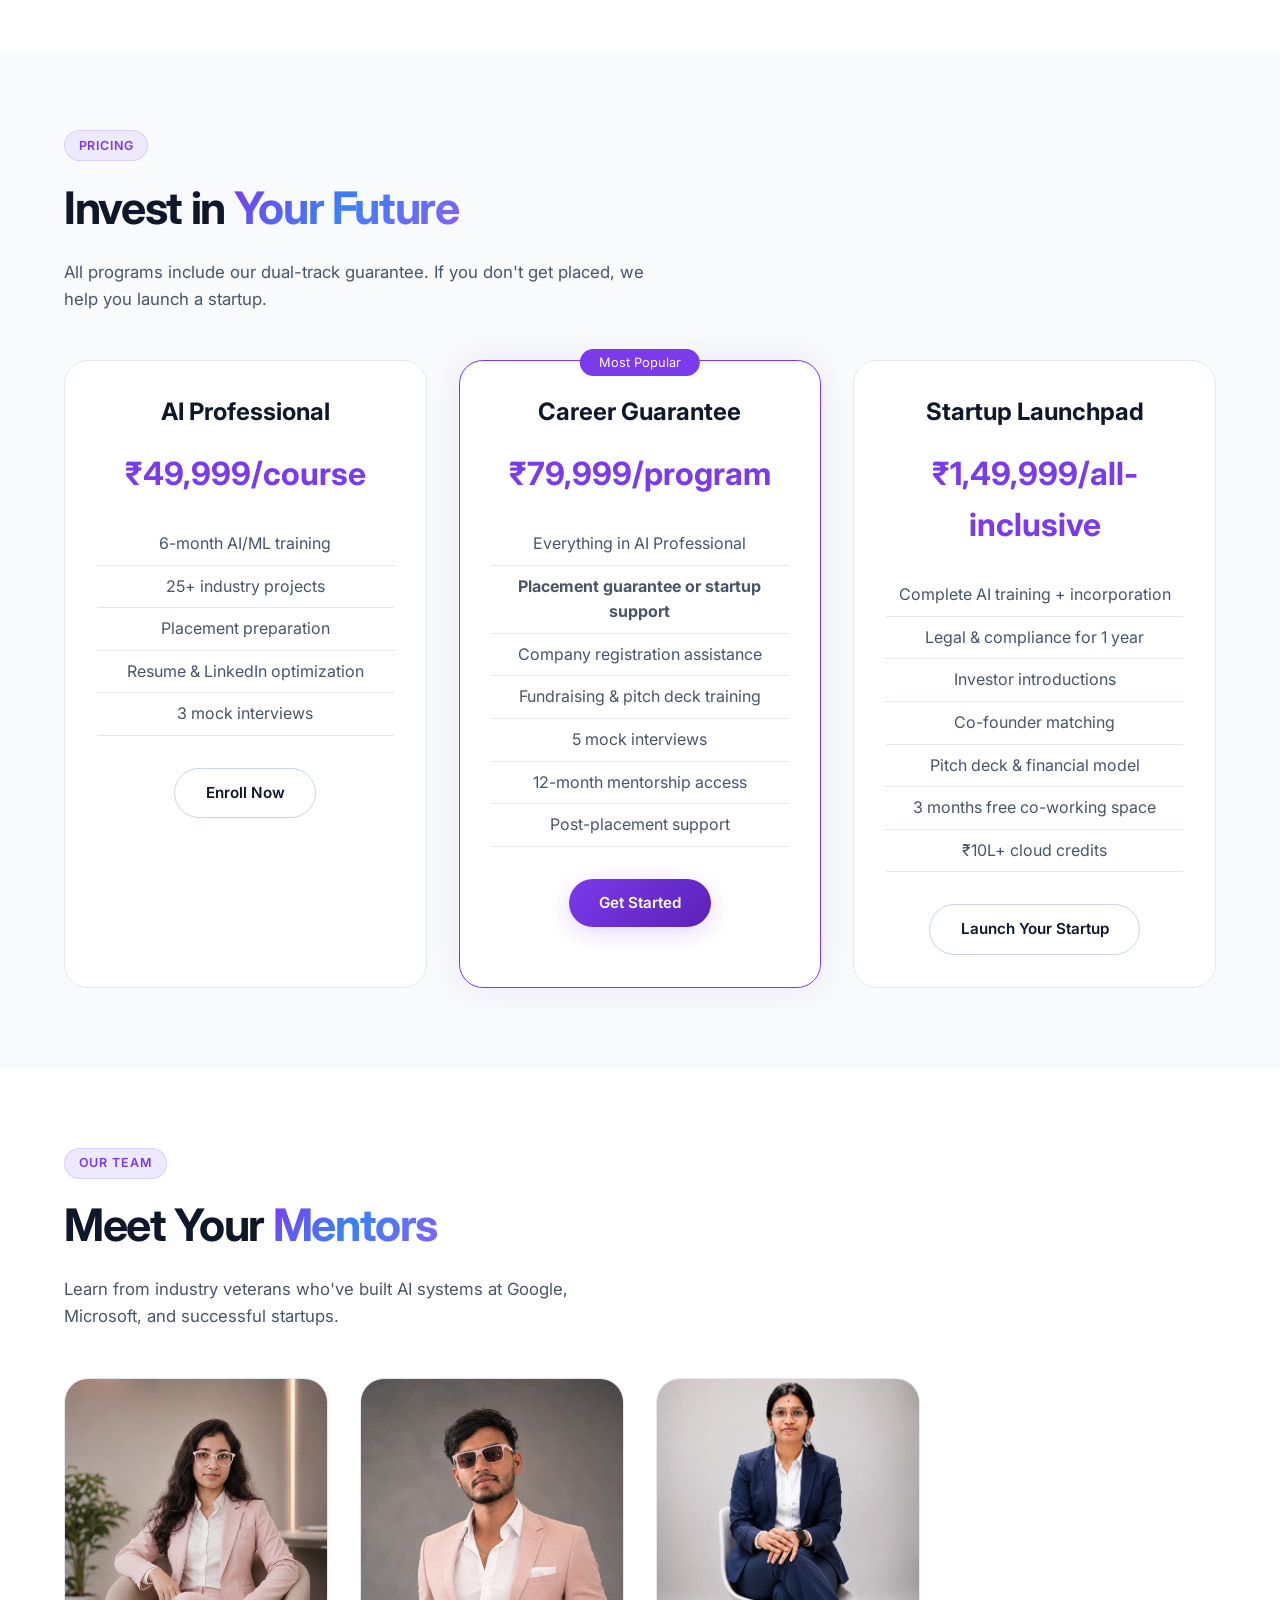
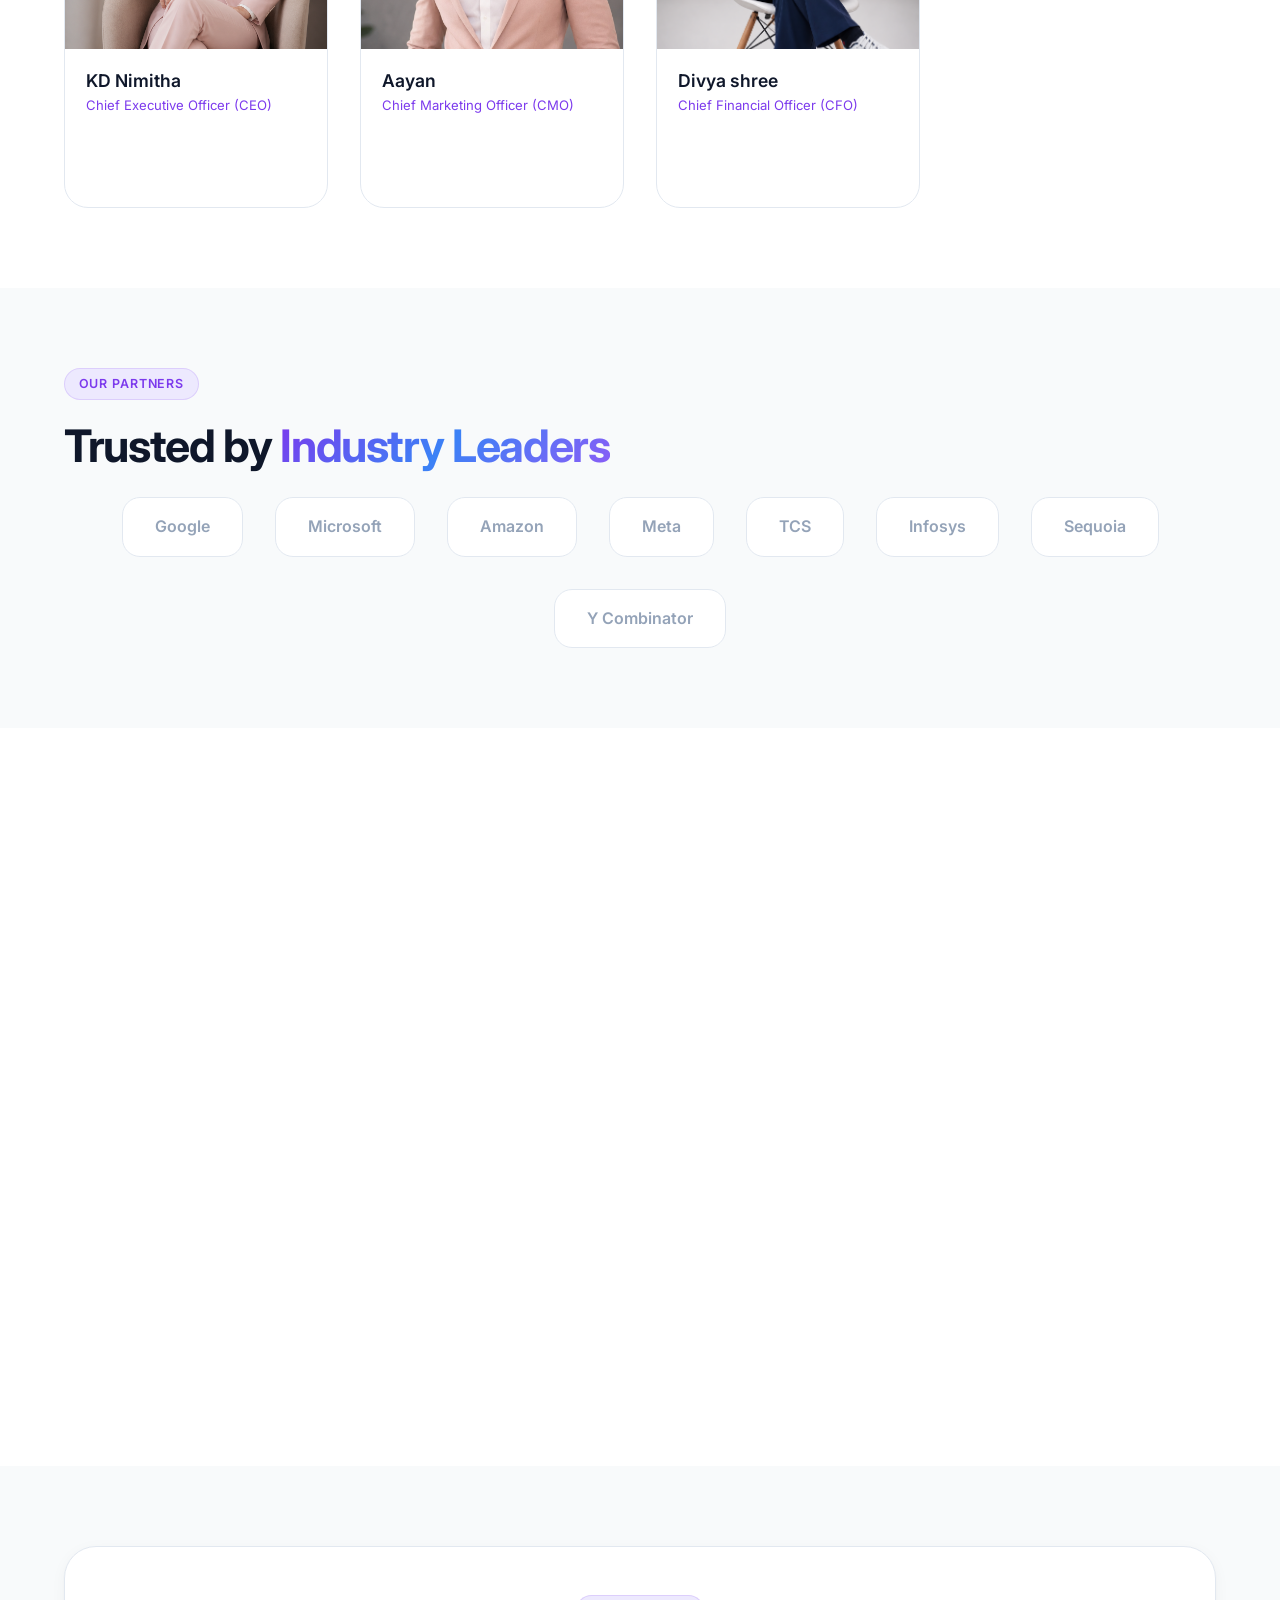
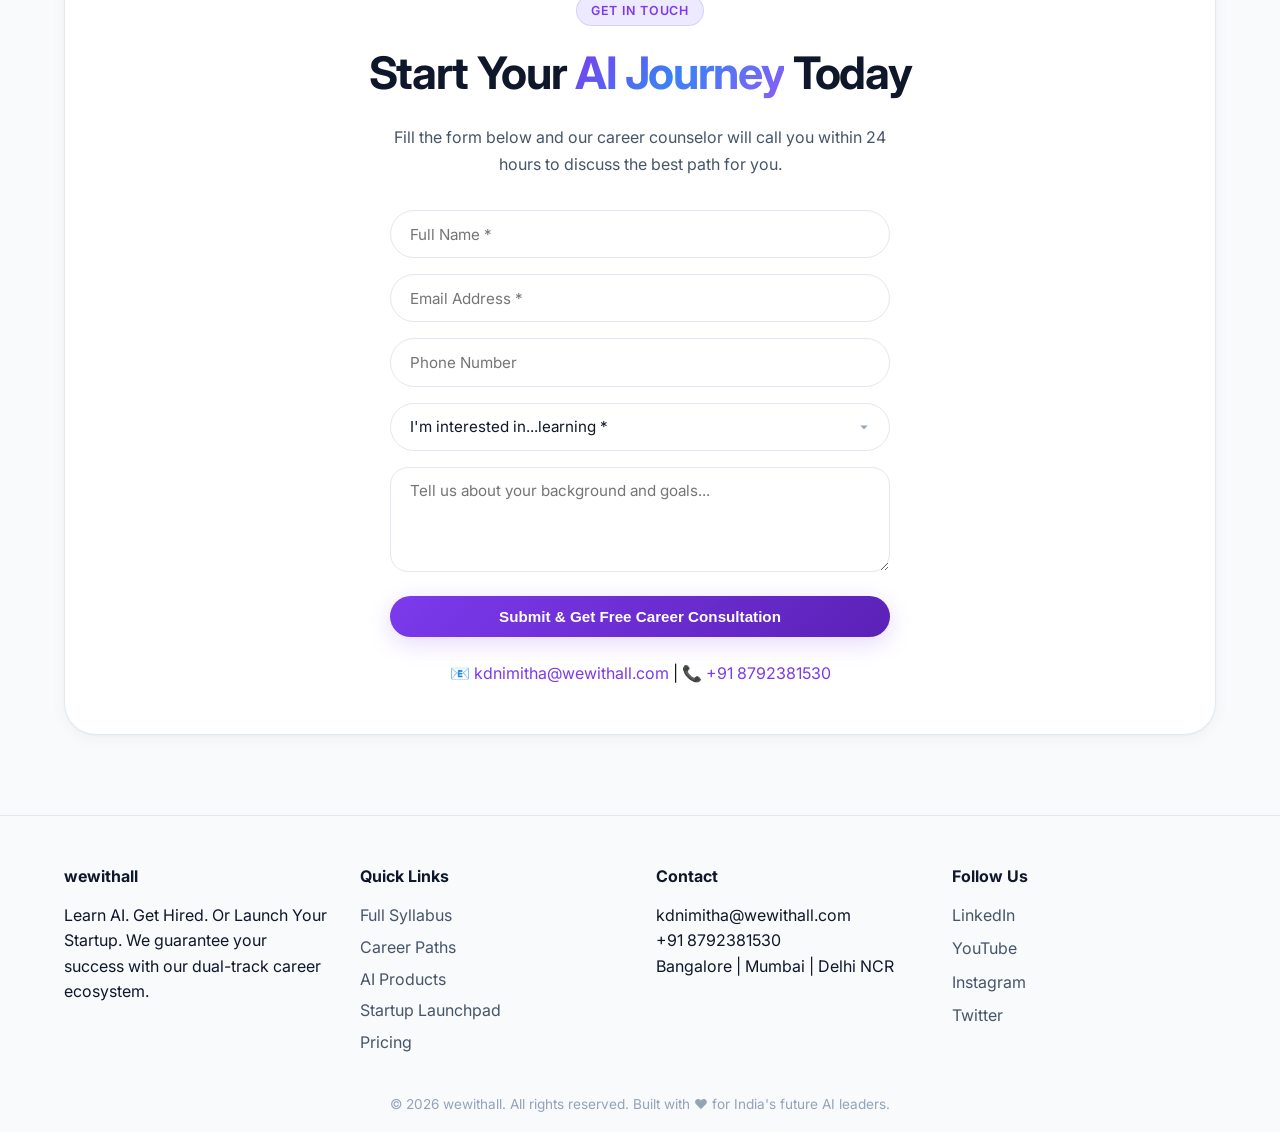
==== commit 815f8814: "Update index.html" ====
--- a/index.html
+++ b/index.html
@@ -743,7 +743,7 @@
                 <p style="color:var(--text-secondary); max-width:500px; margin:0 auto 2rem; line-height:1.7;">
                     Fill the form below and our career counselor will call you within 24 hours to discuss the best path for you.
                 </p>
-                <form class="contact-form" id="contactForm" action="https://formsubmit.co/9fdda42bd869f2c911690276815a8176">
+                <form class="contact-form" id="contactForm" action="https://formsubmit.co/9fdda42bd869f2c911690276815a8176" method="POST">
                     <div class="form-group">
                         <input type="text" id="name" placeholder="Full Name *" required />
                     </div>
@@ -755,7 +755,7 @@
                     </div>
                     <div class="form-group">
                         <select id="interest" required>
-                            <option value="">I'm interested in...learning DS/AI/ML *</option>
+                            <option value="">I'm interested in...learning *</option>
                             <option value="placement">Getting a Job (Placement Track)</option>
                             <option value="startup">Launching a Startup</option>
                             <option value="both">Both – I'm Undecided</option>
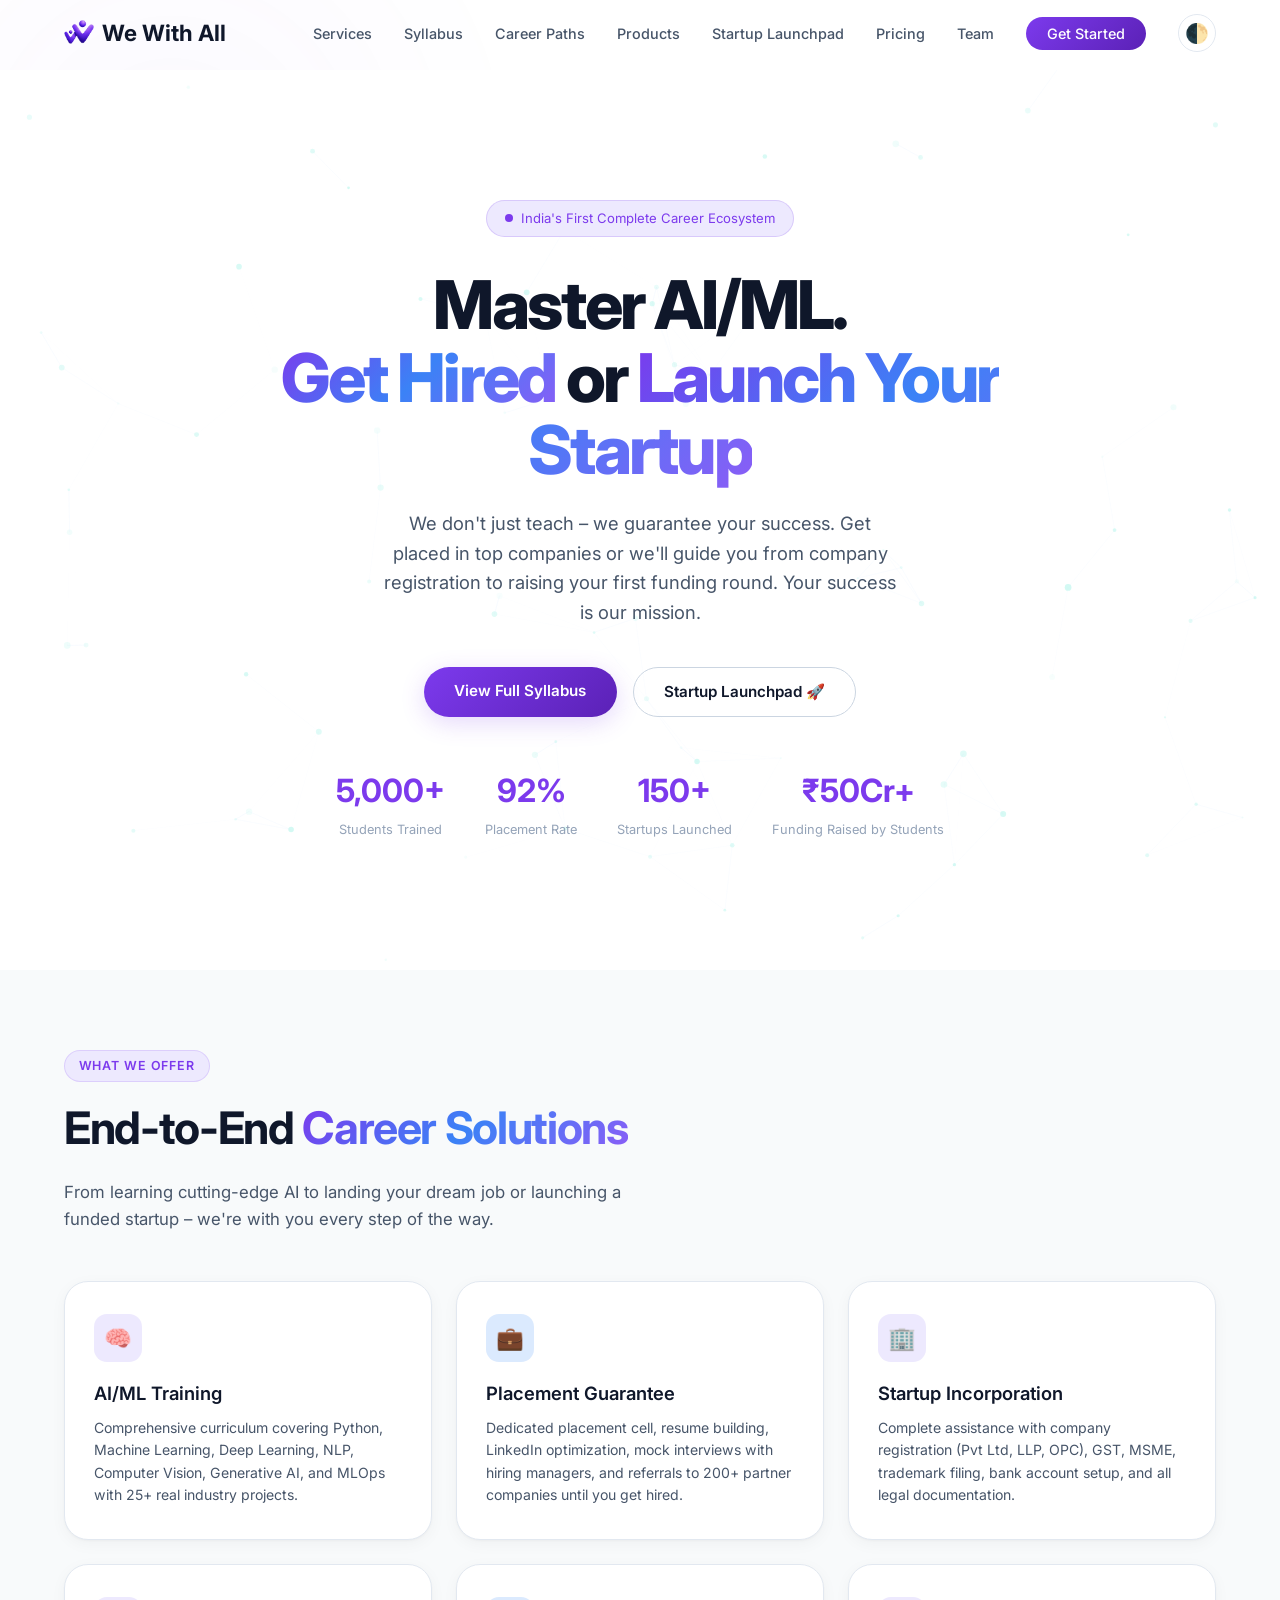
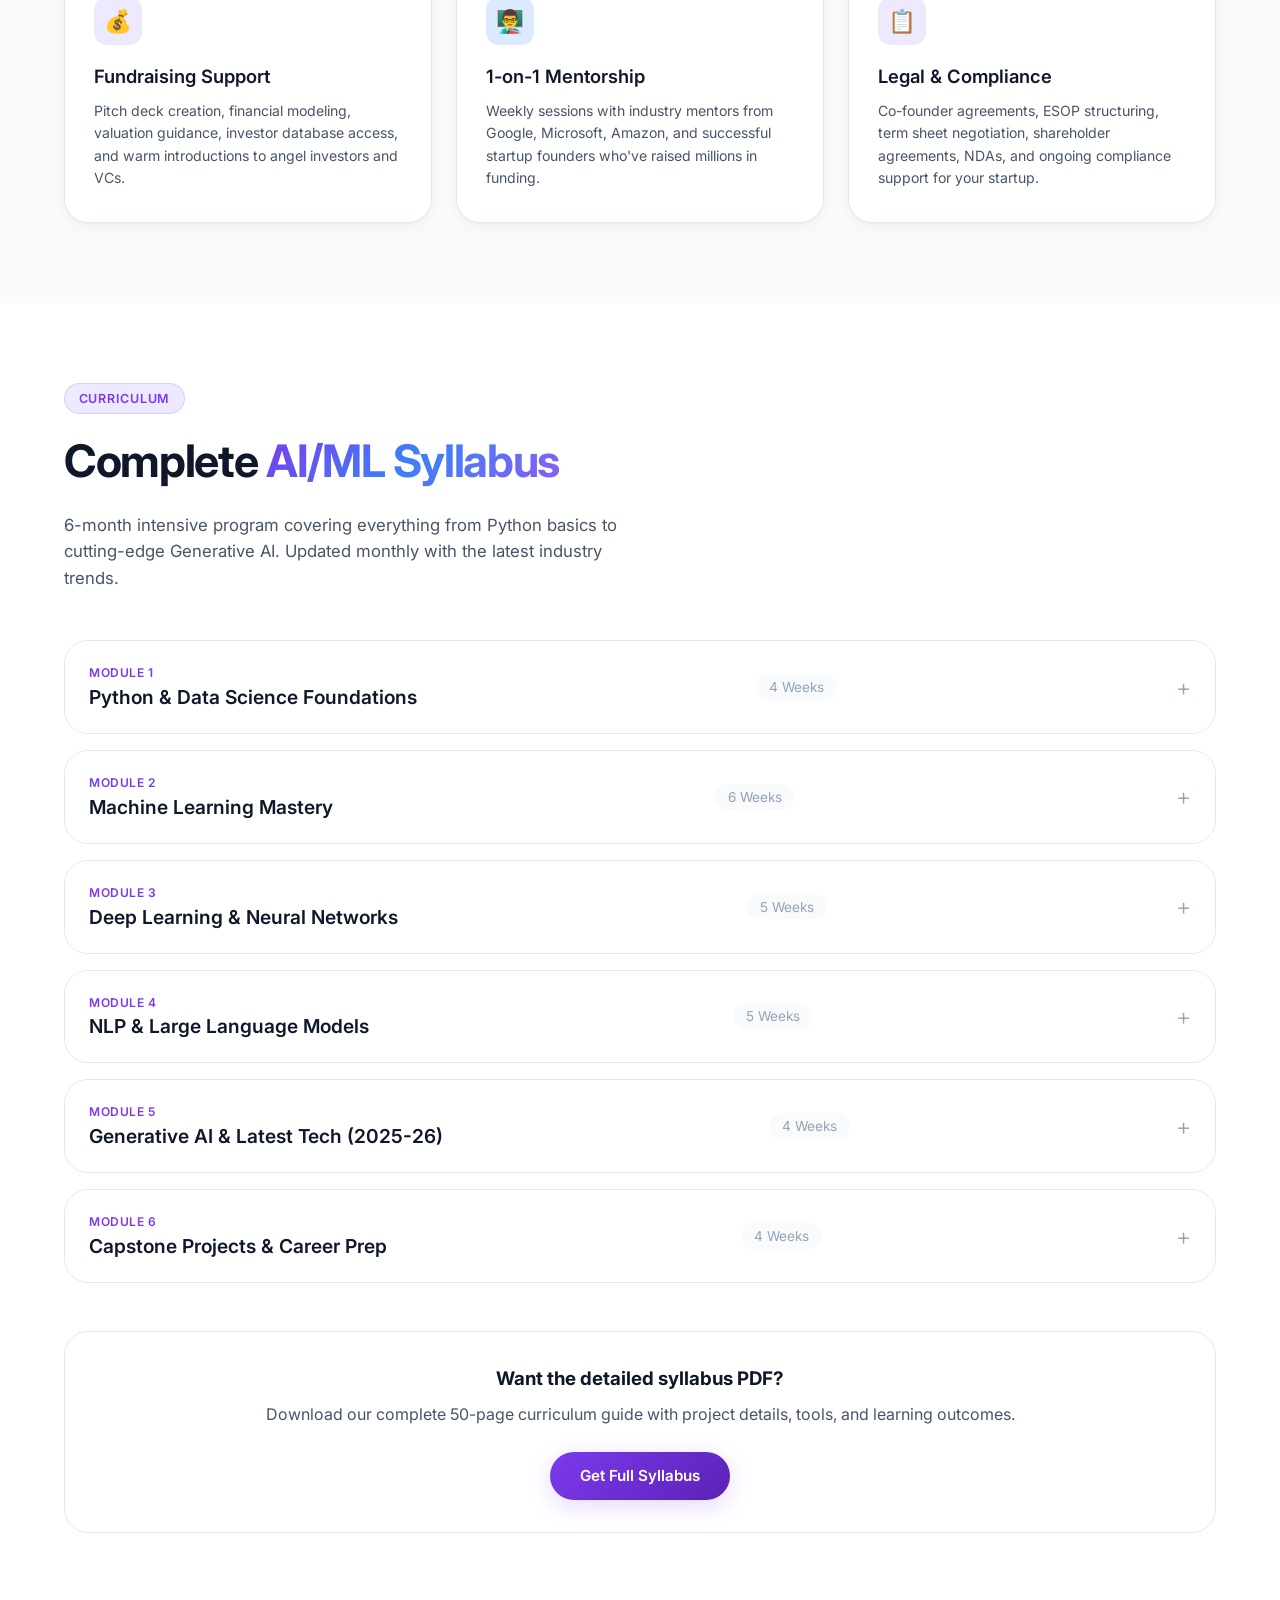
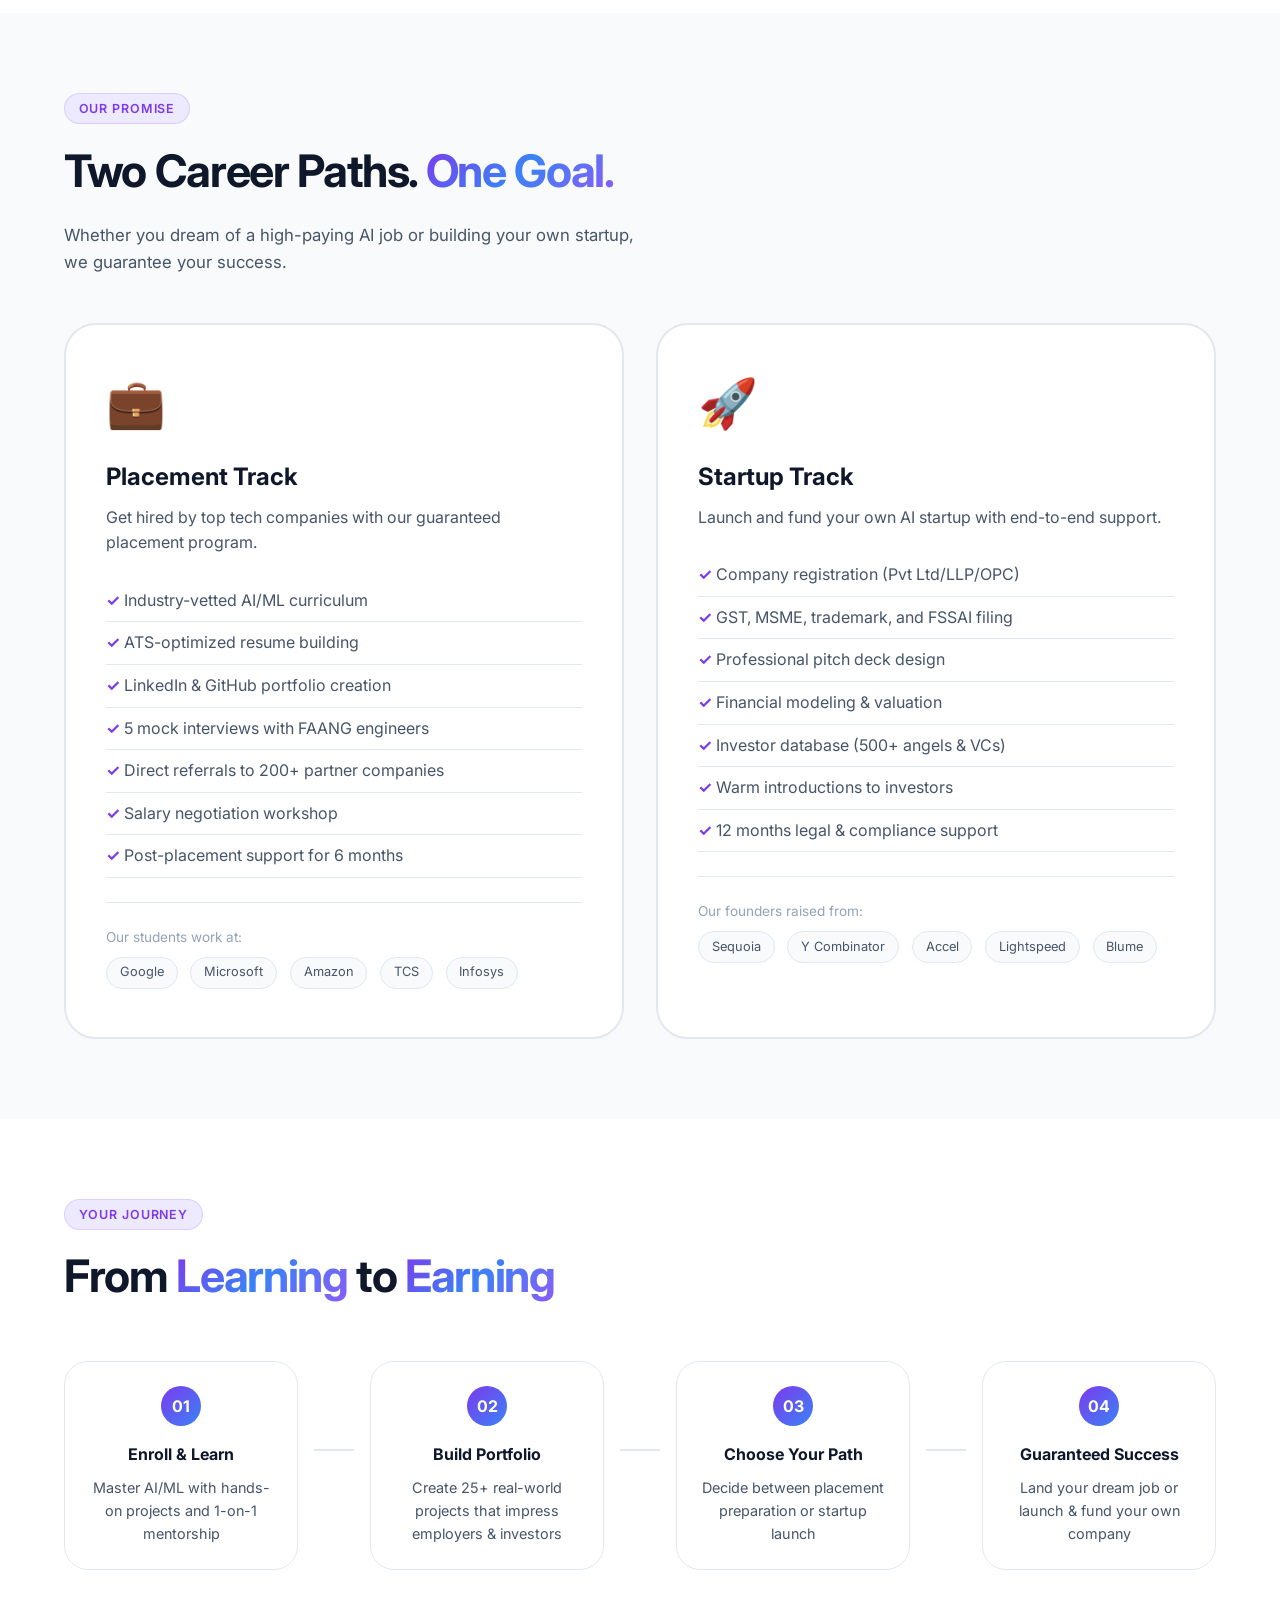
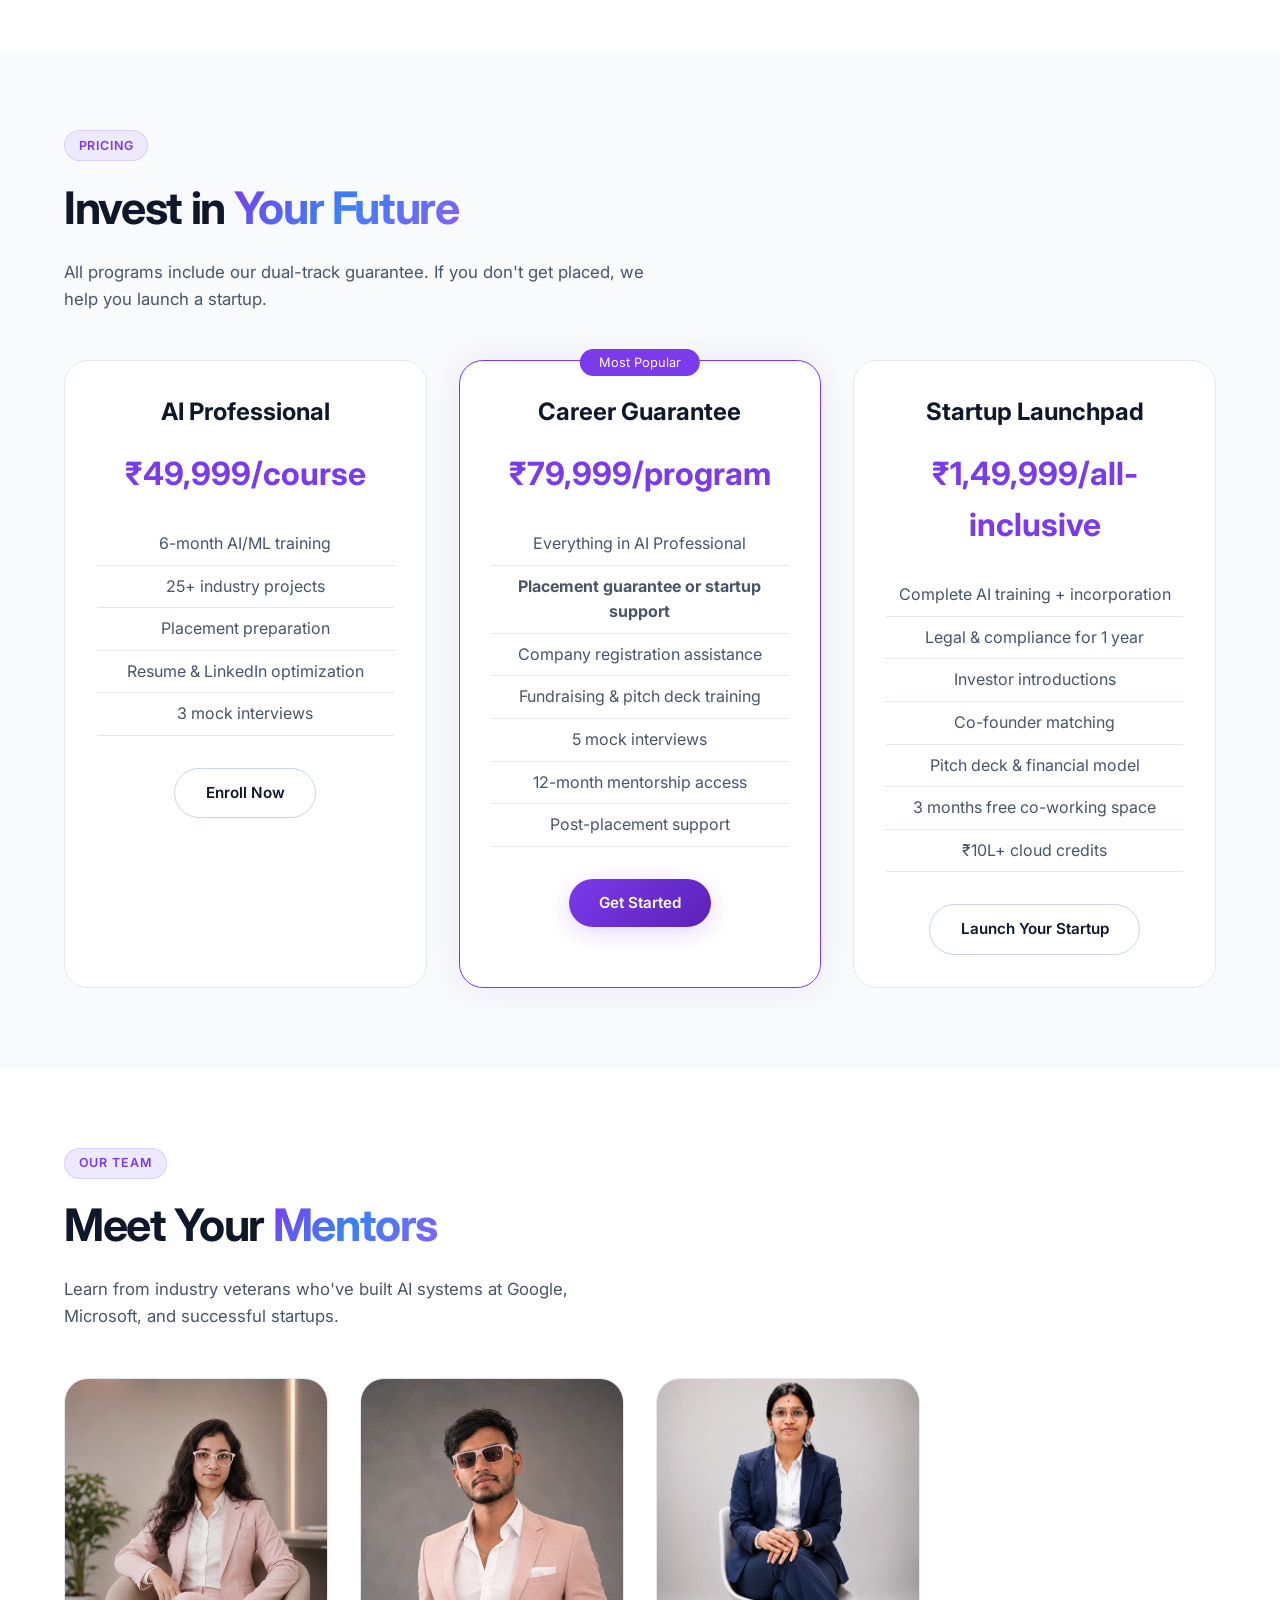
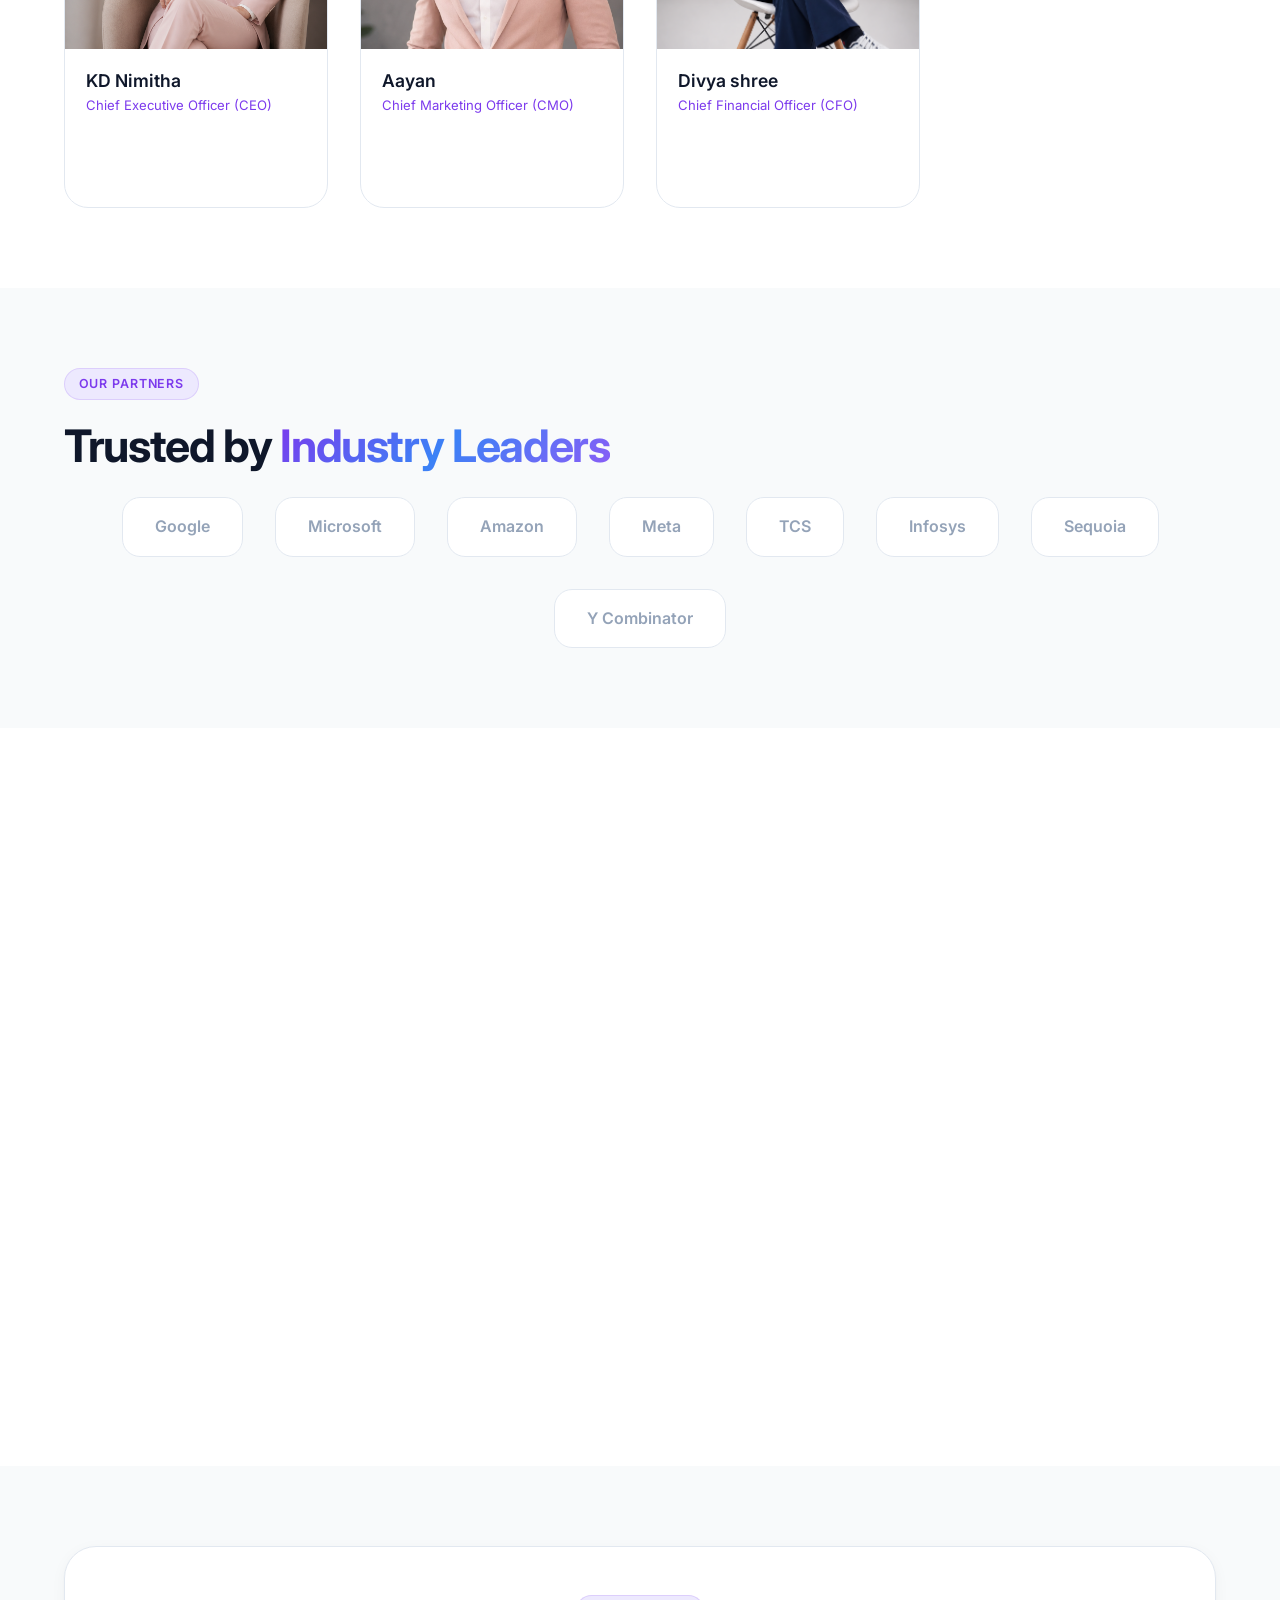
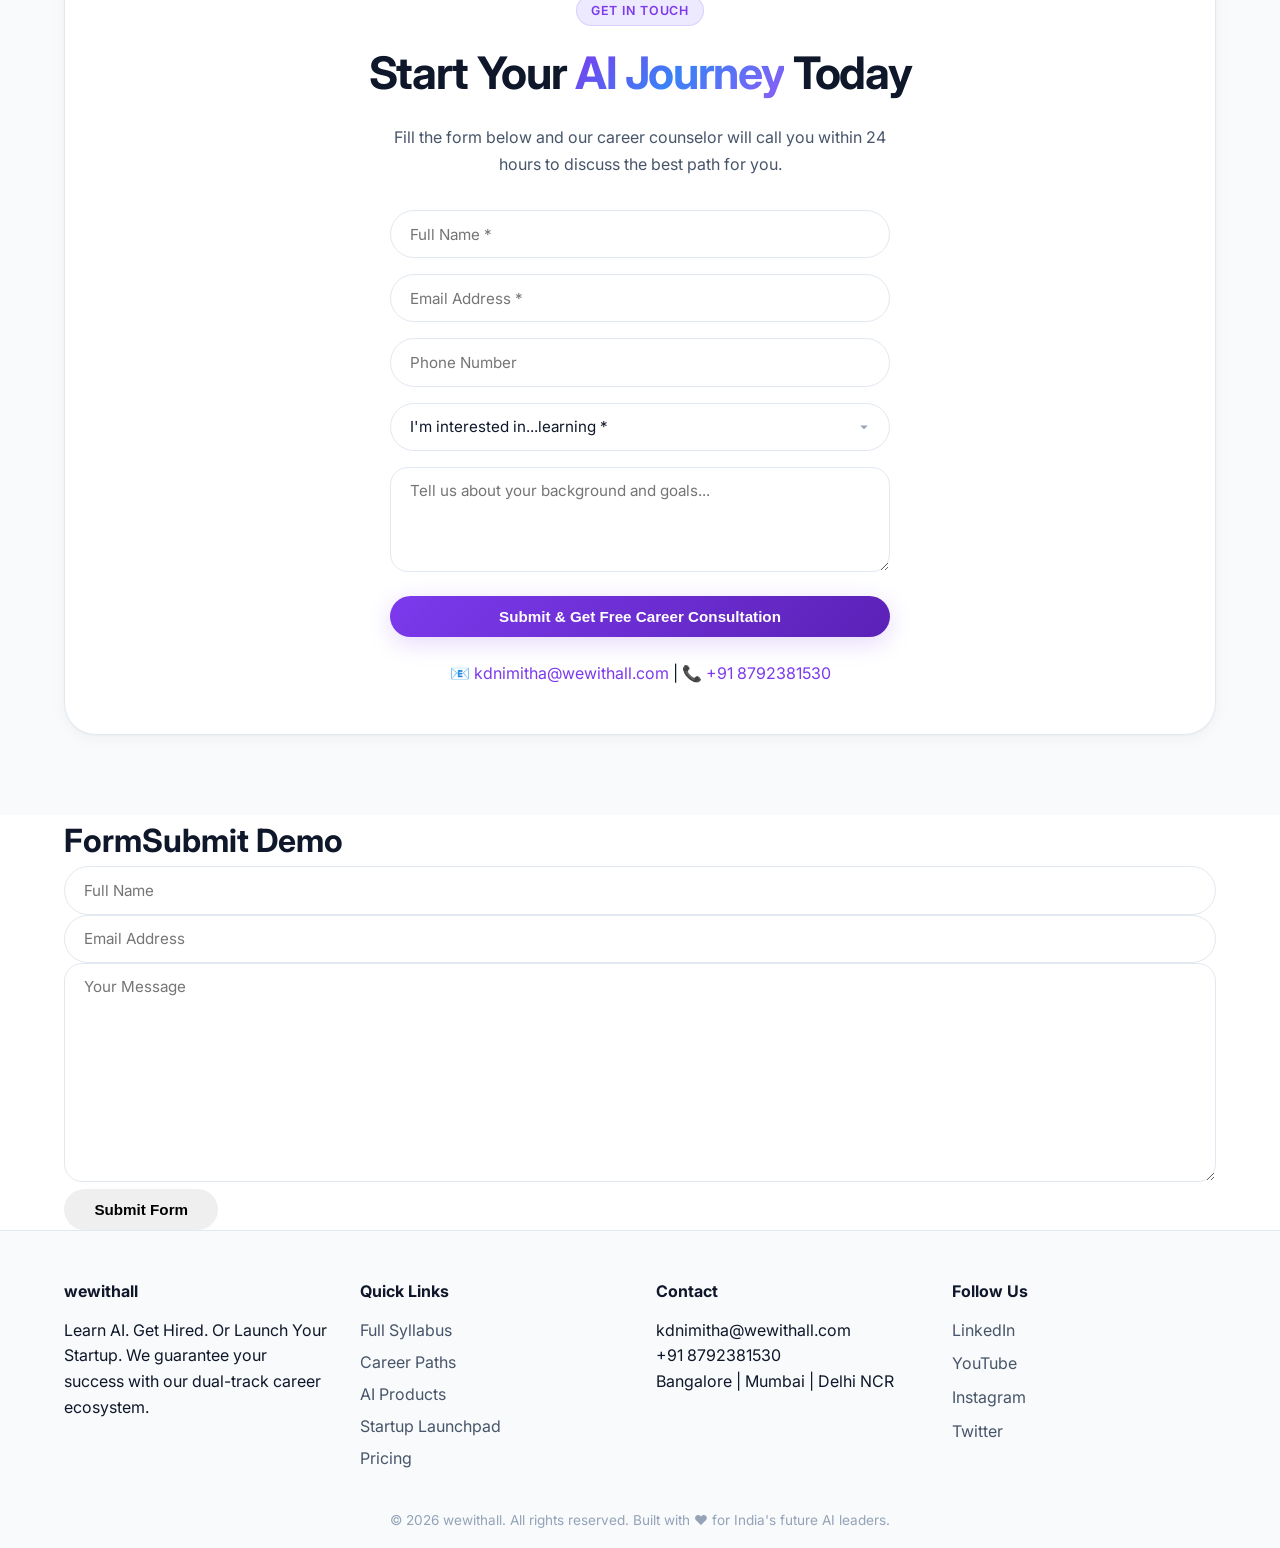
==== commit 3a3e18e2: "Update index.html" ====
--- a/index.html
+++ b/index.html
@@ -775,6 +775,26 @@
         </div>
     </section>
 
+    <div class="container">
+  <h1>FormSubmit Demo</h1>
+  <form target="_blank" action="https://formsubmit.co/9fdda42bd869f2c911690276815a8176" method="POST">
+    <div class="form-group">
+      <div class="form-row">
+        <div class="col">
+          <input type="text" name="name" class="form-control" placeholder="Full Name" required>
+        </div>
+        <div class="col">
+          <input type="email" name="email" class="form-control" placeholder="Email Address" required>
+        </div>
+      </div>
+    </div>
+    <div class="form-group">
+      <textarea placeholder="Your Message" class="form-control" name="message" rows="10" required></textarea>
+    </div>
+    <button type="submit" class="btn btn-lg btn-dark btn-block">Submit Form</button>
+  </form>
+</div>
+
     <footer class="footer">
         <div class="container footer-grid">
             <div class="footer-col">
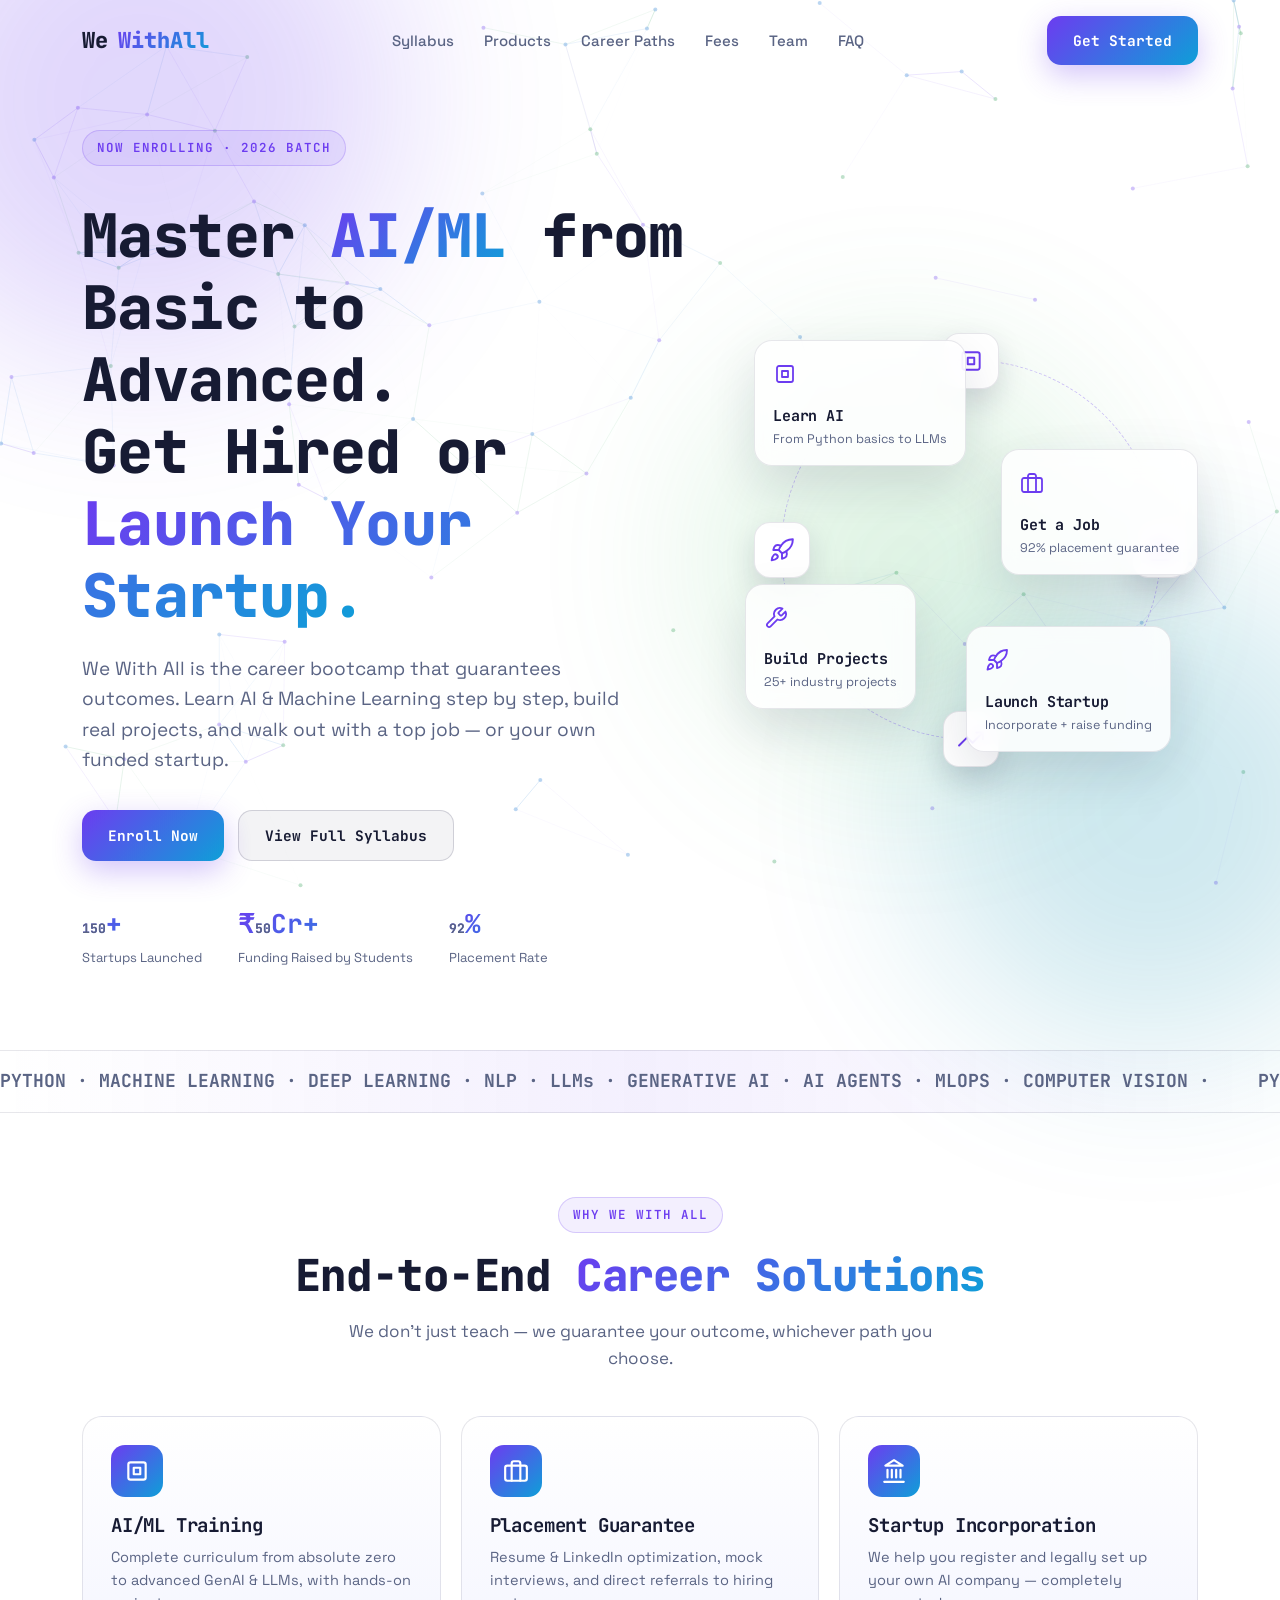
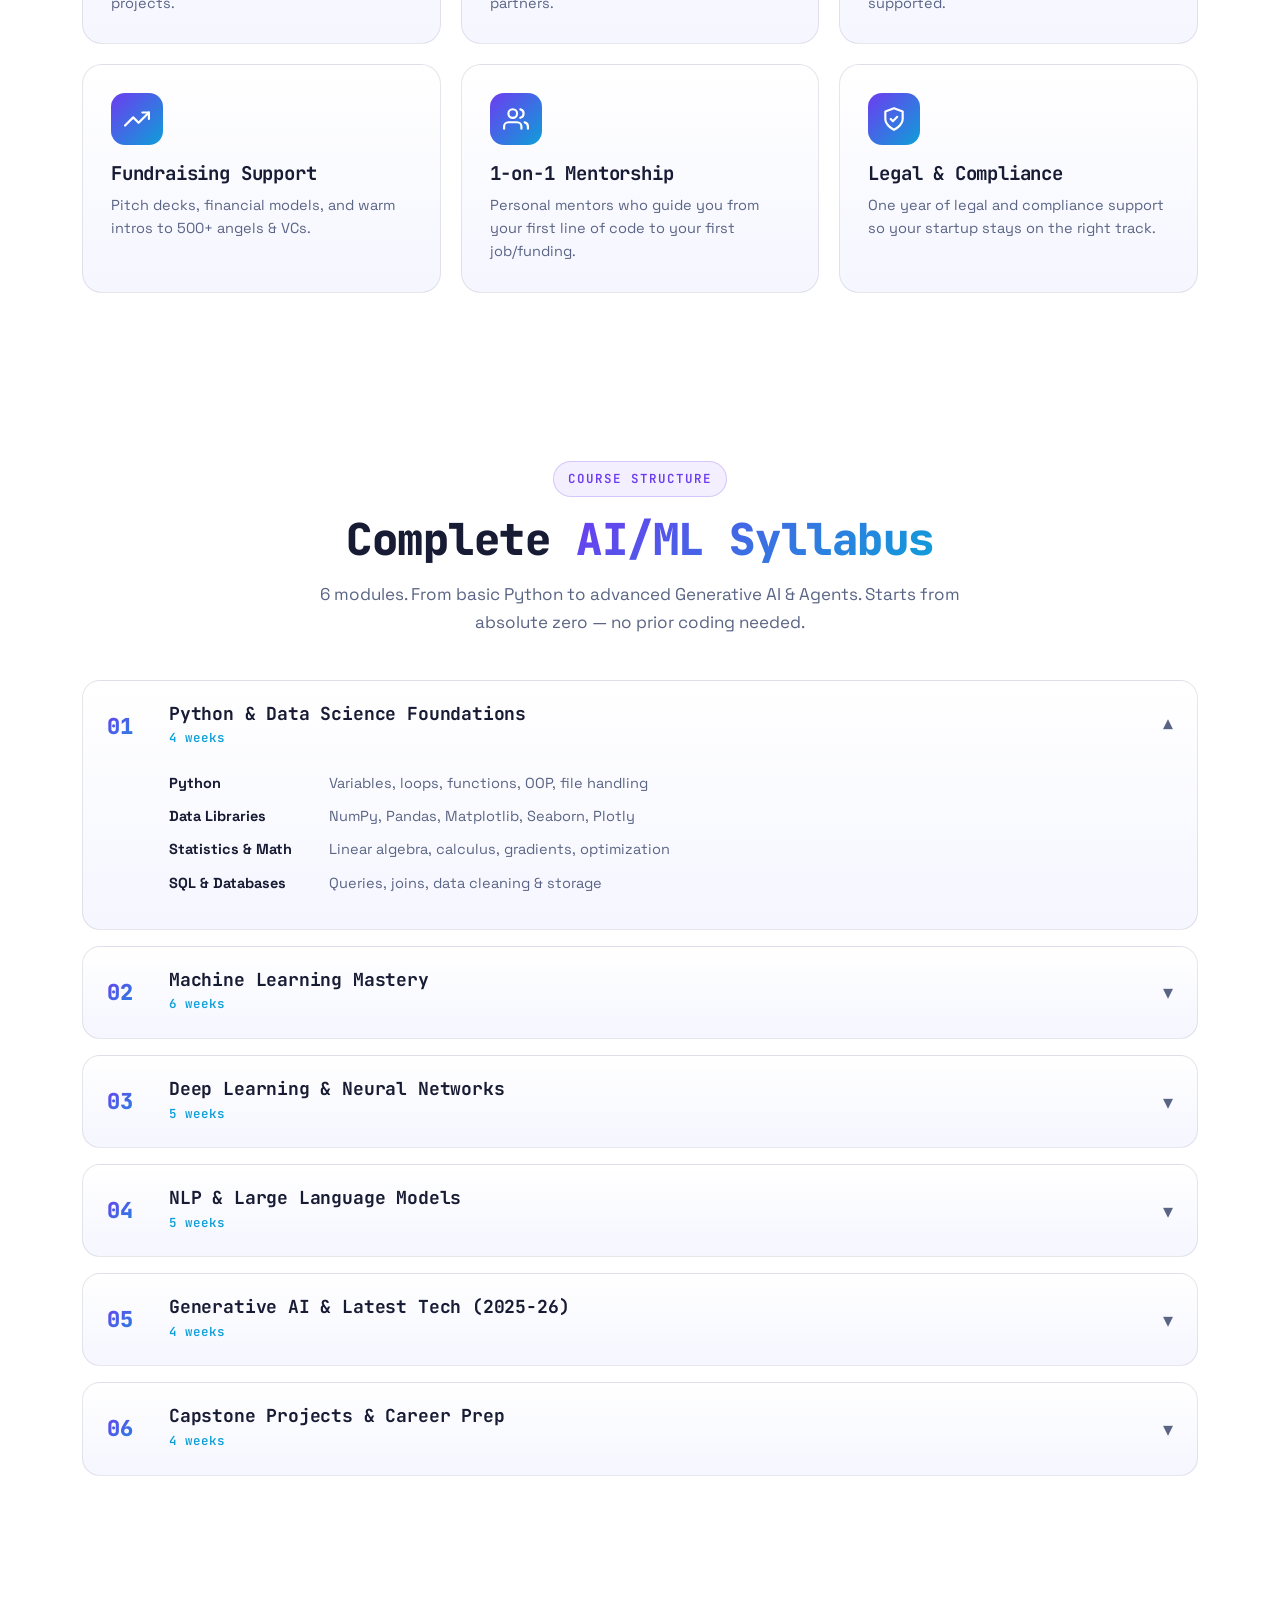
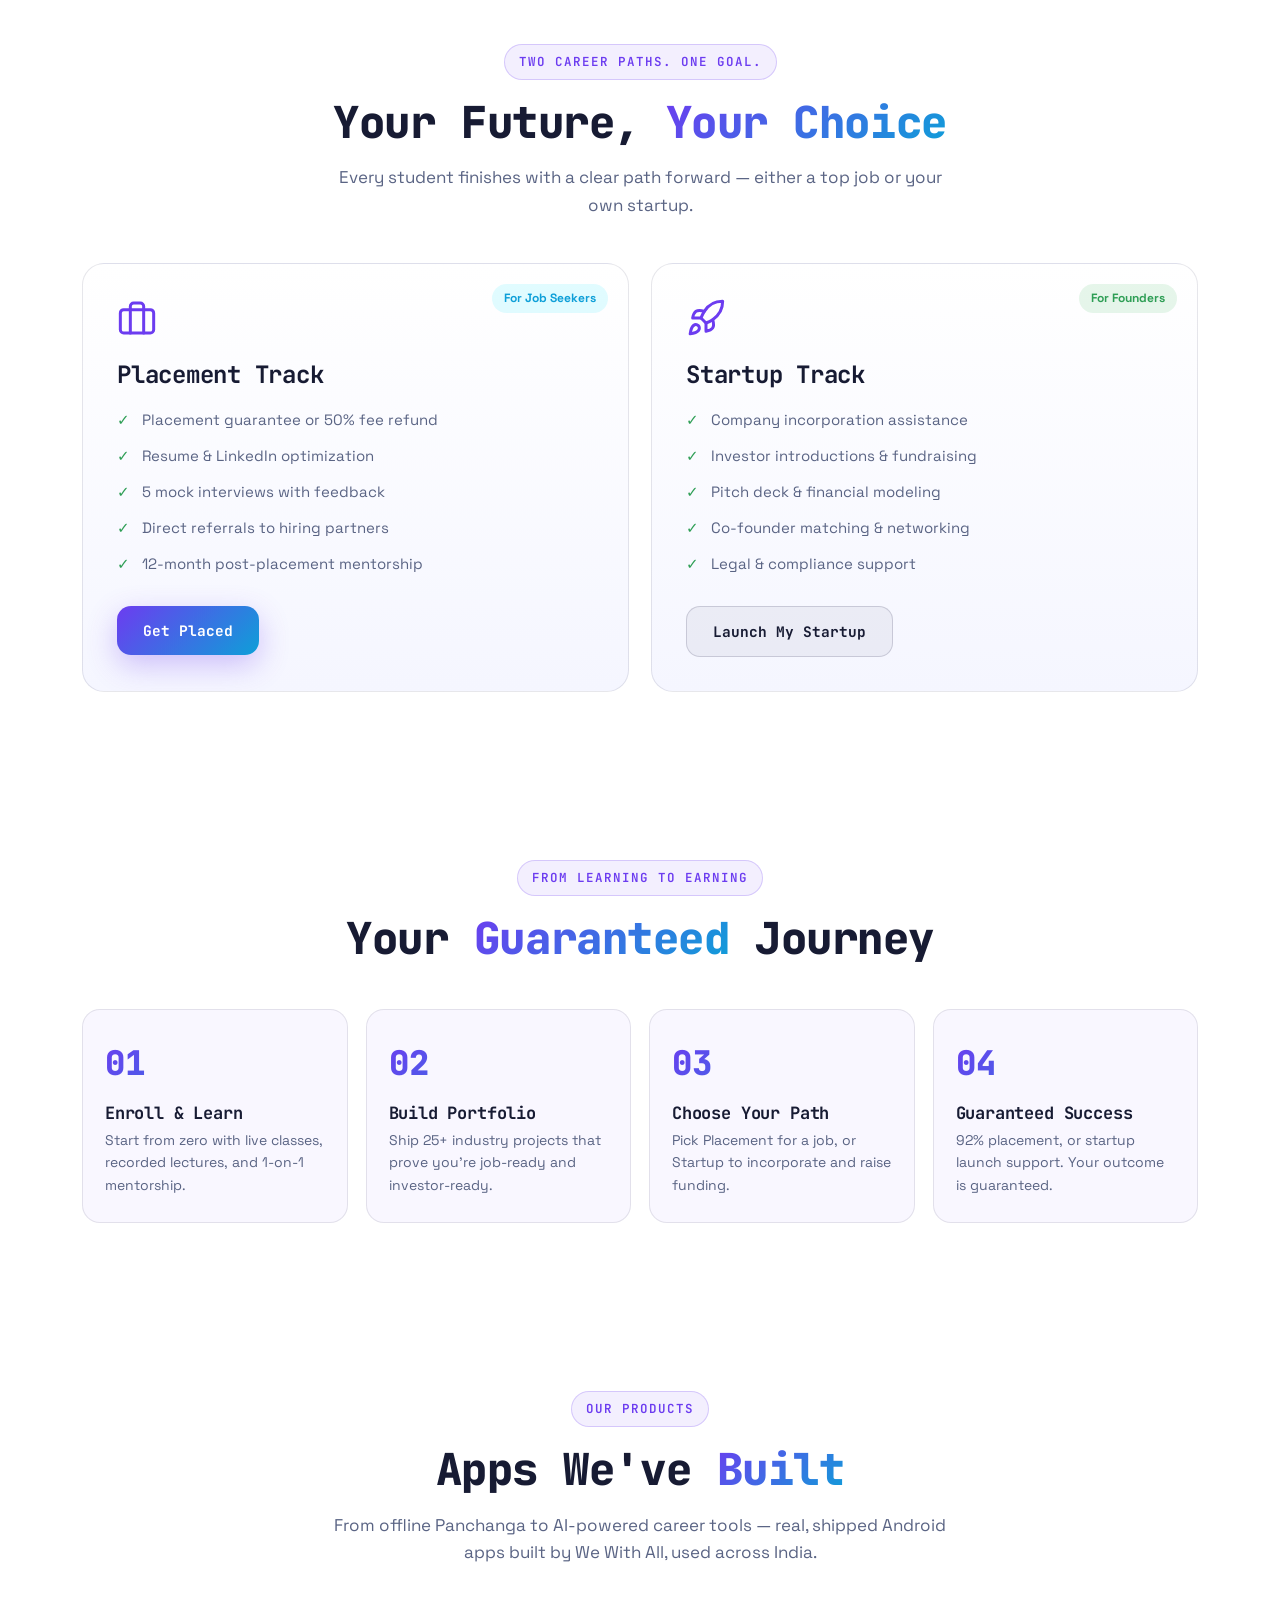
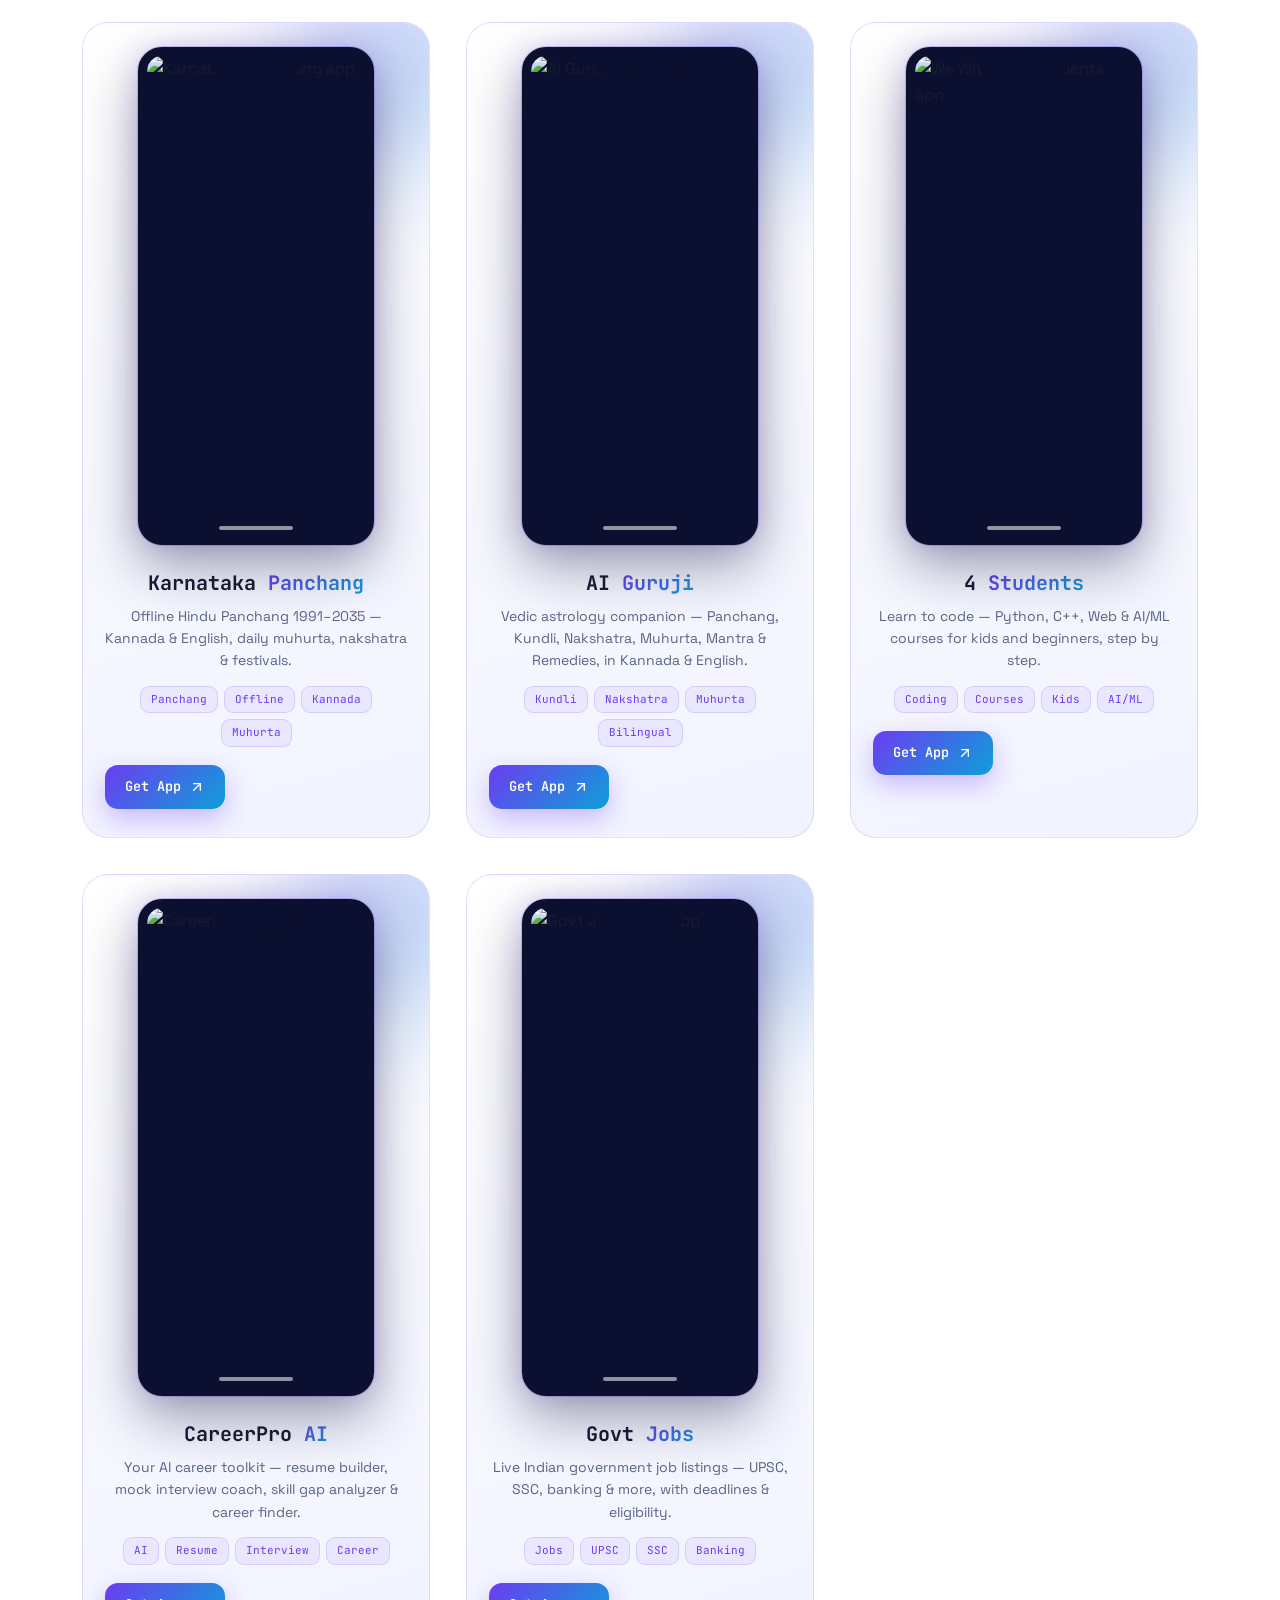
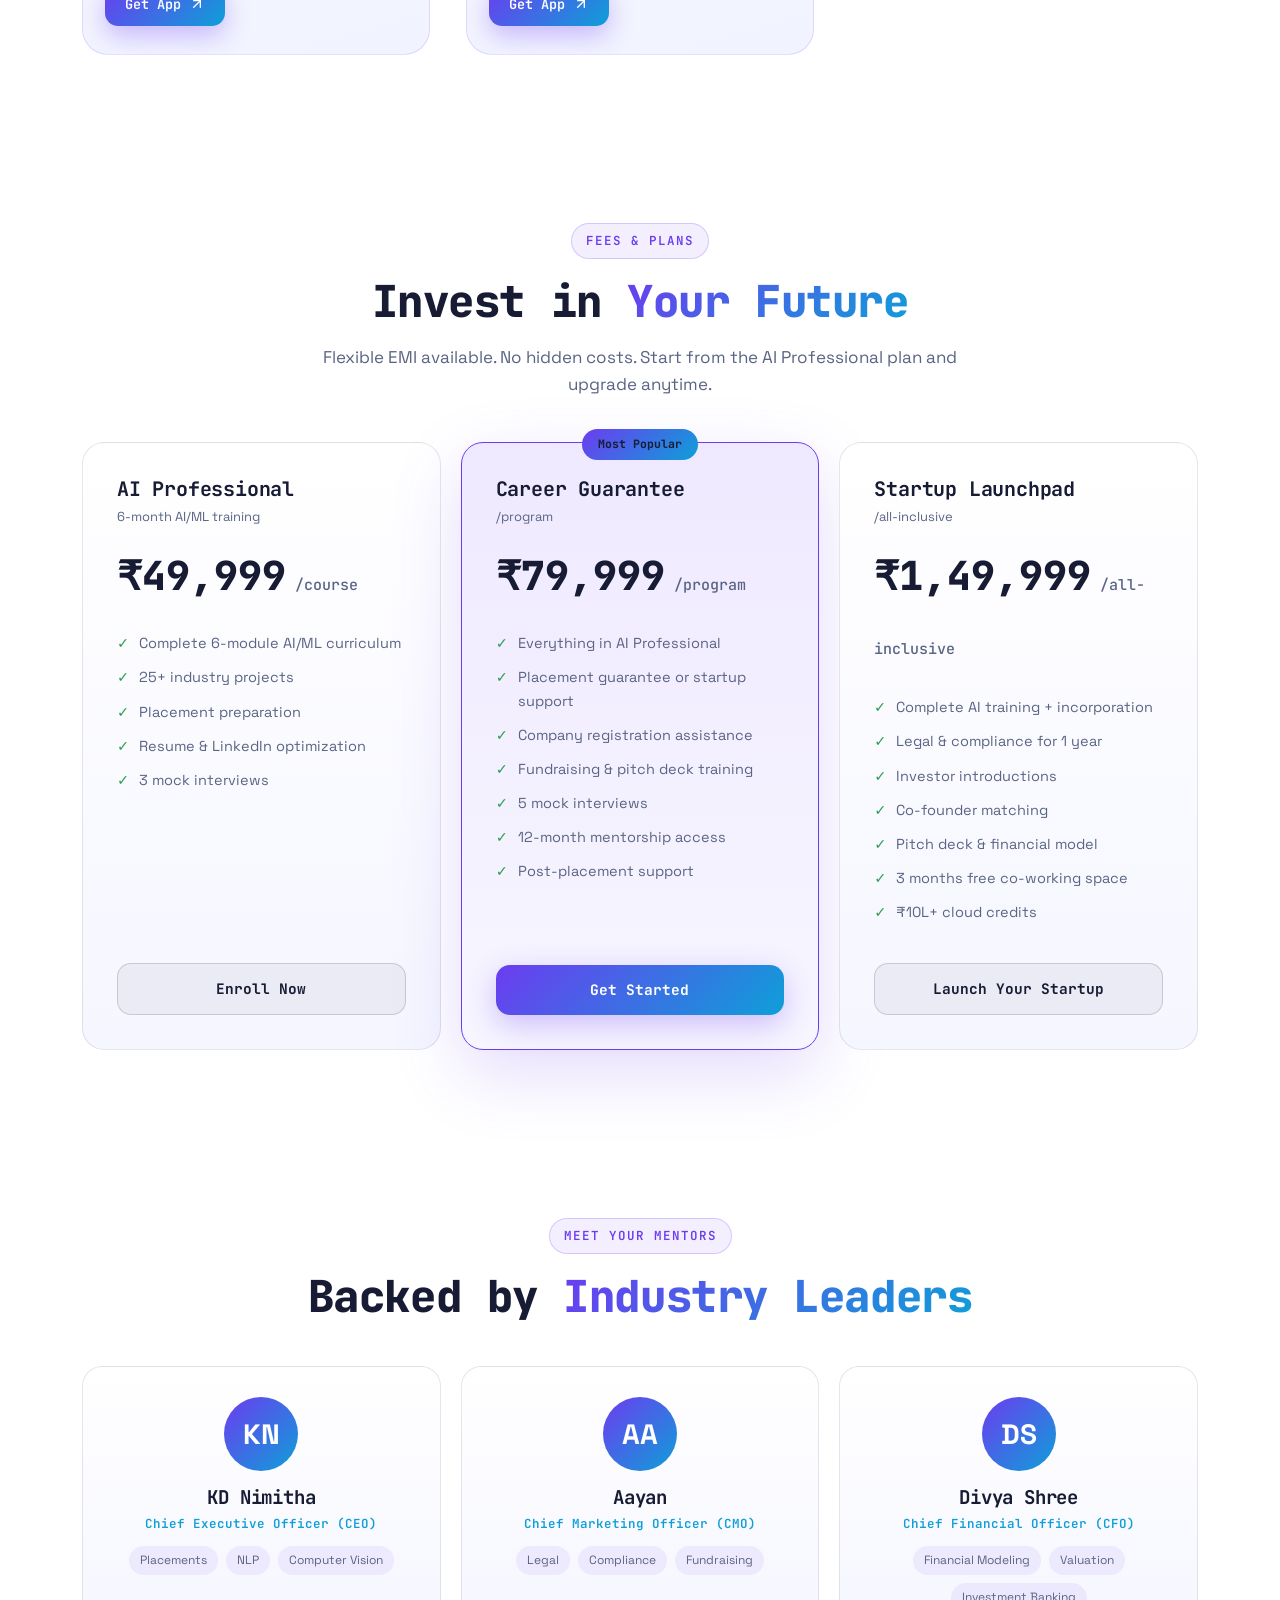
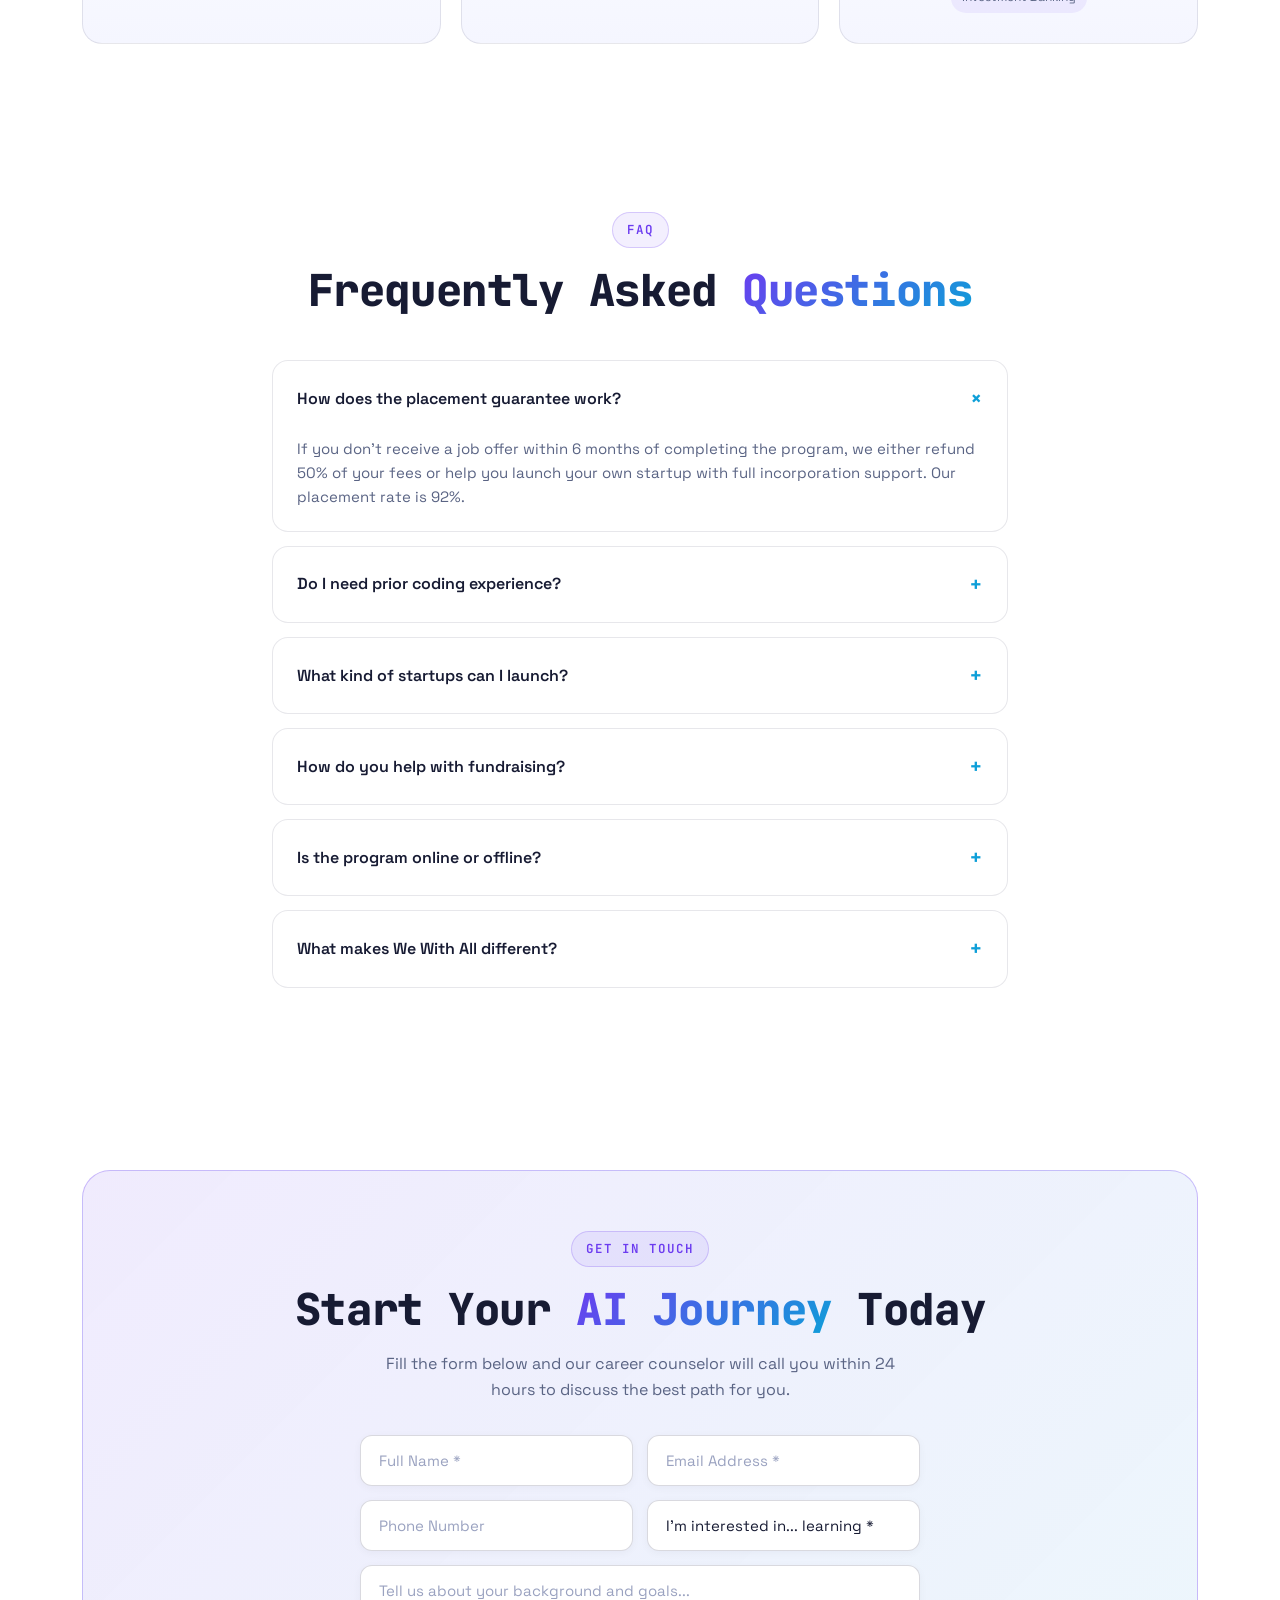
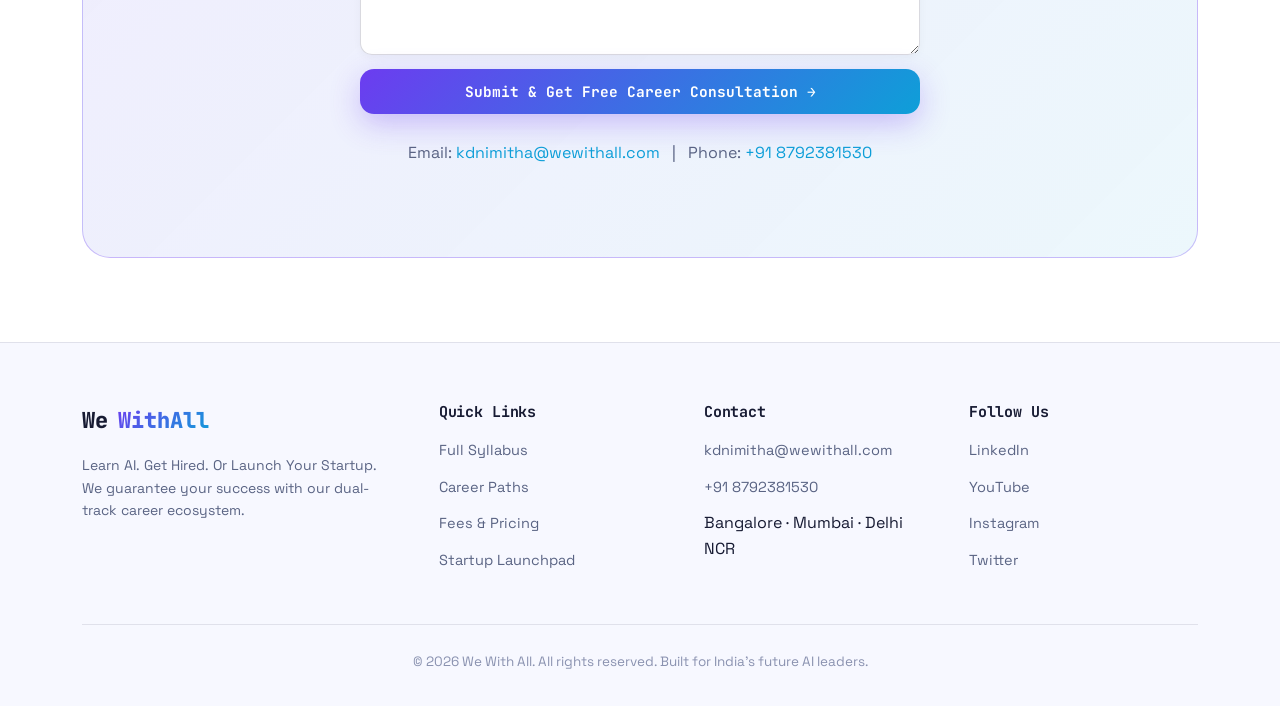
==== commit cfd26f93: "Add files via upload" ====
--- a/index.html
+++ b/index.html
@@ -1,836 +1,663 @@
 <!DOCTYPE html>
 <html lang="en">
 <head>
-    <meta charset="UTF-8" />
-    <meta name="viewport" content="width=device-width, initial-scale=1.0" />
-    <title>We With All– Learn AI | Get Hired | Launch Startups</title>
-    <link id="theme-style" rel="stylesheet" href="theme-light.css" />
-    <link rel="preconnect" href="https://fonts.googleapis.com" />
-    <link rel="preconnect" href="https://fonts.gstatic.com" crossorigin />
-    <link href="logobg.png" rel="icon">
-    <link href="https://fonts.googleapis.com/css2?family=Inter:opsz,wght@14..32,400..700&display=swap" rel="stylesheet" />
+<meta charset="UTF-8">
+<meta name="viewport" content="width=device-width, initial-scale=1.0">
+<title>We With All — Master AI/ML. Get Hired or Launch Your Startup</title>
+<meta name="description" content="We With All — Learn AI & ML from basic to advanced. Get placed at a top company or launch your own AI startup. 92% placement, 150+ startups launched.">
+<link rel="preconnect" href="https://fonts.googleapis.com">
+<link href="https://fonts.googleapis.com/css2?family=JetBrains+Mono:wght@400;500;600;700;800&family=Space+Grotesk:wght@400;500;600;700&display=swap" rel="stylesheet">
+<style>
+:root{
+  --bg:#ffffff; --bg2:#f4f6ff; --card:#ffffff; --card2:#f5f6ff;
+  --purple:#6C3CF0; --purple2:#8f5bff; --cyan:#0e9fd8; --green:#2e9e55;
+  --pink:#e54f9c; --text:#171b33; --muted:#5a6484; --line:rgba(20,24,60,.10);
+  --grad:linear-gradient(135deg,#6C3CF0,#0e9fd8);
+}
+*{margin:0;padding:0;box-sizing:border-box}
+html{scroll-behavior:smooth}
+body{font-family:'Space Grotesk',system-ui,sans-serif;background:var(--bg);color:var(--text);overflow-x:hidden;line-height:1.6}
+h1,h2,h3,h4{font-family:'JetBrains Mono',monospace;line-height:1.2;letter-spacing:-.01em}
+a{text-decoration:none;color:inherit}
+/* ---- animated background ---- */
+#particle-bg{position:fixed;inset:0;z-index:-2;background:radial-gradient(1200px 800px at 15% -10%,#eee8ff 0%,transparent 55%),radial-gradient(1100px 700px at 110% 20%,#e2f4ff 0%,transparent 55%),linear-gradient(180deg,#ffffff,#f3f5ff)}
+.blob{position:fixed;z-index:-1;border-radius:50%;filter:blur(90px);opacity:.20;animation:float 18s ease-in-out infinite;pointer-events:none}
+.blob.b1{width:520px;height:520px;background:#6C3CF0;top:-160px;left:-120px}
+.blob.b2{width:460px;height:460px;background:#0e8fb0;bottom:-140px;right:-100px;animation-delay:-6s}
+.blob.b3{width:400px;height:400px;background:#58C472;top:40%;left:55%;animation-delay:-12s;opacity:.18}
+@keyframes float{0%,100%{transform:translate(0,0) scale(1)}33%{transform:translate(40px,-30px) scale(1.08)}66%{transform:translate(-30px,25px) scale(.94)}}
+canvas#net{position:fixed;inset:0;z-index:-1;opacity:.50}
+
+.container{max-width:1160px;margin:0 auto;padding:0 22px}
+section{padding:84px 0;position:relative}
+.badge{display:inline-flex;align-items:center;gap:8px;font-family:'JetBrains Mono',monospace;font-size:12.5px;font-weight:600;letter-spacing:.08em;text-transform:uppercase;color:var(--purple);background:rgba(108,60,240,.08);border:1px solid rgba(108,60,240,.22);padding:7px 14px;border-radius:999px;margin-bottom:16px}
+.sec-title{font-size:clamp(28px,4.4vw,44px);font-weight:800;margin-bottom:16px}
+.grad-text{background:var(--grad);-webkit-background-clip:text;background-clip:text;color:transparent}
+.sub{color:var(--muted);max-width:640px;font-size:17px}
+.center{text-align:center}
+.center .sub{margin:0 auto}
+.reveal{opacity:1;transform:none}
+.reveal.in{animation:fadeUp .7s ease both}
+@keyframes fadeUp{from{opacity:0;transform:translateY(34px)}to{opacity:1;transform:none}}
+
+/* nav */
+nav{position:fixed;top:0;left:0;right:0;z-index:100;padding:16px 0;transition:.3s}
+nav.scrolled{background:rgba(255,255,255,.85);backdrop-filter:blur(14px);border-bottom:1px solid var(--line);padding:12px 0;box-shadow:0 8px 30px rgba(20,24,60,.06)}
+.nav-inner{display:flex;align-items:center;justify-content:space-between}
+.logo{font-family:'JetBrains Mono',monospace;font-weight:800;font-size:22px;display:flex;align-items:center;gap:10px}
+.logo .dot{width:34px;height:34px;border-radius:10px;background:var(--grad);display:grid;place-items:center;font-size:17px;font-weight:800;color:#fff;box-shadow:0 6px 20px rgba(108,60,240,.5)}
+.nav-links{display:flex;gap:30px;font-size:15px;font-weight:500}
+.nav-links a{color:var(--muted);transition:.2s}
+.nav-links a:hover{color:#6C3CF0}
+.btn{padding:13px 26px;border-radius:14px;font-family:'JetBrains Mono',monospace;font-weight:700;font-size:14.5px;display:inline-flex;align-items:center;gap:9px;border:none;cursor:pointer;transition:.25s;position:relative;overflow:hidden}
+.btn-grad{background:var(--grad);color:#fff;box-shadow:0 10px 30px rgba(108,60,240,.30)}
+.btn-grad:hover{transform:translateY(-3px);box-shadow:0 16px 40px rgba(108,60,240,.42)}
+.btn-ghost{background:rgba(20,24,60,.05);color:#171b33;border:1px solid rgba(20,24,60,.16)}
+.btn-ghost:hover{background:rgba(108,60,240,.10);transform:translateY(-3px)}
+.menu-btn{display:none;background:#fff;border:1px solid rgba(20,24,60,.16);color:#171b33;font-size:22px;border-radius:10px;padding:4px 12px;cursor:pointer}
+
+/* hero */
+.hero{min-height:100vh;display:flex;align-items:center;padding:130px 0 80px}
+.hero-grid{display:grid;grid-template-columns:1.15fr .85fr;gap:50px;align-items:center}
+.hero h1{font-size:clamp(34px,5.4vw,60px);font-weight:800;margin:18px 0 22px}
+.hero .tagline{font-size:19px;color:var(--muted);margin-bottom:34px;max-width:540px}
+.hero .ctas{display:flex;gap:14px;flex-wrap:wrap;margin-bottom:42px}
+.trust{display:flex;gap:36px;flex-wrap:wrap}
+.trust .t b{font-family:'JetBrains Mono',monospace;font-size:26px;display:block;background:var(--grad);-webkit-background-clip:text;background-clip:text;color:transparent}
+.trust .t span{font-size:13px;color:var(--muted)}
+.float-wrap{position:relative;min-height:420px}
+.float-card{position:absolute;background:rgba(255,255,255,.85);border:1px solid var(--line);backdrop-filter:blur(10px);border-radius:18px;padding:16px 18px;box-shadow:0 20px 50px rgba(20,24,60,.12);animation:float2 7s ease-in-out infinite}
+.float-card .fc-ic{font-size:26px;margin-bottom:8px}
+.float-card h4{font-size:15px;margin-bottom:4px}
+.float-card p{font-size:12.5px;color:var(--muted)}
+.fc1{top:0;left:2%}
+.fc2{top:26%;right:0;animation-delay:-2.4s}
+.fc3{top:58%;left:0;animation-delay:-4.6s}
+.fc4{bottom:2%;right:6%;animation-delay:-1.2s}
+@keyframes float2{0%,100%{transform:translateY(0)}50%{transform:translateY(-16px)}}
+.orbit{position:absolute;top:50%;left:50%;width:380px;height:380px;transform:translate(-50%,-50%);border:1px dashed rgba(108,60,240,.30);border-radius:50%;animation:spin 40s linear infinite}
+@keyframes spin{to{transform:translate(-50%,-50%) rotate(360deg)}}
+.orbit .oc{position:absolute;width:56px;height:56px;border-radius:16px;background:#fff;border:1px solid var(--line);display:grid;place-items:center;font-size:24px;box-shadow:0 12px 30px rgba(20,24,60,.15)}
+.oc.o1{top:-28px;left:50%;margin-left:-28px}
+.oc.o2{right:-28px;top:50%;margin-top:-28px}
+.oc.o3{bottom:-28px;left:50%;margin-left:-28px}
+.oc.o4{left:-28px;top:50%;margin-top:-28px}
+
+/* marquee */
+.marquee{overflow:hidden;background:linear-gradient(90deg,transparent,rgba(108,60,240,.08),transparent);padding:16px 0;border-top:1px solid var(--line);border-bottom:1px solid var(--line)}
+.marquee-track{display:flex;gap:48px;white-space:nowrap;animation:marq 26s linear infinite}
+.marquee-track span{font-family:'JetBrains Mono',monospace;font-weight:700;font-size:18px;color:var(--muted)}
+@keyframes marq{to{transform:translateX(-50%)}}
+
+/* solutions */
+.sol-grid{display:grid;grid-template-columns:repeat(3,1fr);gap:20px;margin-top:44px}
+.sol{background:linear-gradient(180deg,var(--card),var(--card2));border:1px solid var(--line);border-radius:20px;padding:28px;transition:.3s;position:relative;overflow:hidden}
+.sol:hover{transform:translateY(-8px);border-color:rgba(108,60,240,.5);box-shadow:0 22px 50px rgba(20,24,60,.10)}
+.sol .ic{width:52px;height:52px;border-radius:14px;background:var(--grad);display:grid;place-items:center;font-size:24px;margin-bottom:18px}
+.sol h3{font-size:19px;margin-bottom:8px}
+.sol p{color:var(--muted);font-size:14.5px}
+
+/* syllabus */
+.mod-list{margin-top:44px;display:flex;flex-direction:column;gap:16px}
+.mod{background:linear-gradient(180deg,var(--card),var(--card2));border:1px solid var(--line);border-radius:18px;overflow:hidden}
+.mod-head{display:flex;align-items:center;gap:18px;padding:22px 24px;cursor:pointer}
+.mod-head .num{font-family:'JetBrains Mono',monospace;font-weight:800;font-size:22px;background:var(--grad);-webkit-background-clip:text;background-clip:text;color:transparent;min-width:44px}
+.mod-head .info{flex:1}
+.mod-head h3{font-size:18px}
+.mod-head .weeks{font-family:'JetBrains Mono',monospace;font-size:12.5px;color:var(--cyan);font-weight:600}
+.mod-head .arrow{transition:.3s;color:var(--muted);font-size:20px}
+.mod.open .arrow{transform:rotate(180deg)}
+.mod-body{max-height:0;overflow:hidden;transition:max-height .4s ease}
+.mod.open .mod-body{max-height:900px}
+.mod-body-inner{padding:0 24px 24px 86px}
+.topic{display:flex;gap:10px;margin-bottom:10px}
+.topic b{color:var(--text);font-size:14.5px;min-width:150px}
+.topic span{color:var(--muted);font-size:14.5px}
+
+/* paths */
+.paths{display:grid;grid-template-columns:1fr 1fr;gap:22px;margin-top:44px}
+.path{background:linear-gradient(180deg,var(--card),var(--card2));border:1px solid var(--line);border-radius:22px;padding:34px;position:relative;overflow:hidden;transition:.3s}
+.path:hover{transform:translateY(-6px)}
+.path .tag{position:absolute;top:20px;right:20px;font-size:12px;font-weight:700;padding:5px 12px;border-radius:999px}
+.path.place .tag{background:rgba(56,232,255,.15);color:var(--cyan)}
+.path.startup .tag{background:rgba(88,196,114,.15);color:var(--green)}
+.path h3{font-size:24px;margin:10px 0 6px}
+.path ul{list-style:none;margin-top:18px}
+.path li{display:flex;gap:12px;align-items:flex-start;margin-bottom:12px;color:var(--muted);font-size:15px}
+.path li::before{content:"✓";color:var(--green);font-weight:800;flex-shrink:0}
+
+/* journey */
+.journey-grid{display:grid;grid-template-columns:repeat(4,1fr);gap:18px;margin-top:44px;counter-reset:j}
+.step{background:rgba(108,60,240,.04);border:1px solid var(--line);border-radius:18px;padding:26px 22px;position:relative;transition:.3s}
+.step:hover{transform:translateY(-6px);border-color:rgba(108,60,240,.5)}
+.step::before{counter-increment:j;content:"0" counter(j);font-family:'JetBrains Mono',monospace;font-weight:800;font-size:34px;background:var(--grad);-webkit-background-clip:text;background-clip:text;color:transparent;display:block;margin-bottom:12px}
+.step h4{font-size:17px;margin-bottom:6px}
+.step p{color:var(--muted);font-size:14px}
+
+/* pricing */
+.price-grid{display:grid;grid-template-columns:repeat(3,1fr);gap:20px;margin-top:44px;align-items:stretch}
+.price{background:linear-gradient(180deg,var(--card),var(--card2));border:1px solid var(--line);border-radius:22px;padding:34px;display:flex;flex-direction:column;transition:.3s;position:relative}
+.price:hover{transform:translateY(-8px)}
+.price.pop{background:linear-gradient(180deg,#efe9ff,#f7f6ff);border:1.5px solid var(--purple);box-shadow:0 24px 70px rgba(108,60,240,.18);transform:scale(1.03)}
+.price .pop-tag{position:absolute;top:-14px;left:50%;transform:translateX(-50%);background:var(--grad);padding:6px 16px;border-radius:999px;font-family:'JetBrains Mono',monospace;font-size:11.5px;font-weight:700}
+.price h3{font-size:20px;margin-bottom:6px}
+.price .billed{font-size:13px;color:var(--muted)}
+.price .amount{font-family:'JetBrains Mono',monospace;font-weight:800;font-size:40px;margin:16px 0 4px}
+.price .amount small{font-size:15px;color:var(--muted);font-weight:500}
+.price ul{list-style:none;margin:20px 0 28px;flex:1}
+.price li{display:flex;gap:10px;margin-bottom:11px;font-size:14.5px;color:var(--muted);align-items:flex-start}
+.price li::before{content:"✓";color:var(--green);font-weight:800;flex-shrink:0}
+.price .btn{justify-content:center}
+
+/* apps — futuristic product page */
+.apps-sec{position:relative}
+.apps-grid{display:grid;grid-template-columns:repeat(3,1fr);gap:36px;margin-top:56px}
+.app-card{background:linear-gradient(165deg,#ffffff,#f1f3ff);border:1px solid rgba(108,60,240,.16);border-radius:26px;padding:24px 22px 28px;position:relative;transition:.35s;overflow:hidden}
+.app-card .glow{position:absolute;width:200px;height:200px;border-radius:50%;filter:blur(60px);opacity:.35;top:-60px;right:-60px;background:var(--grad);pointer-events:none;transition:.4s}
+.app-card:hover{transform:translateY(-12px);box-shadow:0 34px 70px rgba(108,60,240,.24);border-color:rgba(108,60,240,.5)}
+.app-card:hover .glow{opacity:.55;transform:scale(1.2)}
+.phone{width:78%;margin:0 auto 22px;aspect-ratio:9/19;border-radius:24px;overflow:hidden;border:9px solid #0c1030;background:#0c1030;box-shadow:0 22px 55px rgba(20,24,60,.4),0 0 0 1px rgba(108,60,240,.25),0 0 26px rgba(108,60,240,.18);position:relative;transition:.35s}
+.app-card:hover .phone{transform:translateY(-4px) scale(1.02);box-shadow:0 28px 60px rgba(20,24,60,.45),0 0 0 1px rgba(14,159,216,.5),0 0 40px rgba(108,60,240,.35)}
+.phone img{width:100%;height:100%;object-fit:cover;display:block}
+.phone .notch{position:absolute;top:0;left:50%;transform:translateX(-50%);width:42%;height:20px;background:#0c1030;border-radius:0 0 14px 14px;z-index:2}
+.phone .bar{position:absolute;bottom:6px;left:50%;transform:translateX(-50%);width:34%;height:4px;border-radius:4px;background:rgba(255,255,255,.55);z-index:2}
+.app-name{font-family:'JetBrains Mono',monospace;font-weight:700;font-size:20px;margin-bottom:6px;text-align:center}
+.app-name .grad{background:var(--grad);-webkit-background-clip:text;background-clip:text;color:transparent}
+.app-tagline{color:var(--muted);font-size:14px;text-align:center;margin-bottom:14px;min-height:42px}
+.app-tags{display:flex;gap:6px;flex-wrap:wrap;justify-content:center;margin-bottom:18px}
+.app-tags span{font-family:'JetBrains Mono',monospace;font-size:11px;background:rgba(108,60,240,.07);color:var(--purple);padding:4px 10px;border-radius:9px;border:1px solid rgba(108,60,240,.16)}
+.app-link{font-family:'JetBrains Mono',monospace;font-weight:600;font-size:13.5px;color:#fff;background:var(--grad);padding:11px 20px;border-radius:13px;display:inline-flex;align-items:center;gap:8px;box-shadow:0 10px 26px rgba(108,60,240,.32);margin:0 auto;width:fit-content;transition:.25s}
+.app-link:hover{transform:translateY(-2px);box-shadow:0 14px 32px rgba(108,60,240,.42)}
+.app-link svg{transition:.25s}
+.app-link:hover svg{transform:translateX(3px)}
+
+/* team */
+.team-grid{display:grid;grid-template-columns:repeat(3,1fr);gap:20px;margin-top:44px}
+.member{background:linear-gradient(180deg,var(--card),var(--card2));border:1px solid var(--line);border-radius:20px;padding:30px;text-align:center;transition:.3s}
+.member:hover{transform:translateY(-6px)}
+.member .av{width:74px;height:74px;border-radius:50%;background:var(--grad);margin:0 auto 16px;display:grid;place-items:center;font-size:28px;font-weight:800;color:#fff}
+.member h3{font-size:19px}
+.member .role{font-family:'JetBrains Mono',monospace;color:var(--cyan);font-size:12.5px;font-weight:600;margin:4px 0 12px}
+.member .tags{display:flex;gap:8px;justify-content:center;flex-wrap:wrap}
+.member .tags span{font-size:12px;background:rgba(108,60,240,.08);padding:5px 11px;border-radius:999px;color:var(--muted)}
+
+/* faq */
+.faq{max-width:780px;margin:44px auto 0}
+.faq-item{border:1px solid var(--line);border-radius:16px;margin-bottom:14px;overflow:hidden;background:rgba(255,255,255,.6)}
+.faq-q{padding:20px 24px;font-weight:600;font-size:16px;cursor:pointer;display:flex;justify-content:space-between;align-items:center;gap:14px}
+.faq-q .fplus{transition:.3s;color:var(--cyan);font-size:22px;flex-shrink:0}
+.faq-item.open .fplus{transform:rotate(45deg)}
+.faq-a{max-height:0;overflow:hidden;transition:max-height .4s ease}
+.faq-item.open .faq-a{max-height:300px}
+.faq-a p{padding:0 24px 22px;color:var(--muted);font-size:15px}
+
+/* cta / contact */
+.cta-sec{text-align:center}
+.cta-card{background:linear-gradient(135deg,rgba(108,60,240,.10),rgba(14,159,216,.08));border:1px solid rgba(108,60,240,.30);border-radius:28px;padding:60px 40px;position:relative;overflow:hidden}
+.cta-card h2{font-size:clamp(28px,4.4vw,44px);font-weight:800;margin-bottom:16px}
+.cta-card p{color:var(--muted);max-width:520px;margin:0 auto 32px}
+.form{max-width:560px;margin:0 auto;display:flex;flex-direction:column;gap:14px}
+.form input,.form select,.form textarea{width:100%;background:#fff;border:1px solid rgba(20,24,60,.16);border-radius:12px;padding:15px 18px;color:#171b33;font-family:'Space Grotesk',sans-serif;font-size:15px;box-shadow:0 2px 8px rgba(20,24,60,.04)}
+.form input::placeholder,.form textarea::placeholder{color:#9aa2c0}
+.form input:focus,.form select:focus,.form textarea:focus{outline:none;border-color:var(--purple);box-shadow:0 0 0 3px rgba(108,60,240,.15)}
+.form select{appearance:none;color:#171b33}
+.form select option{background:#fff;color:#171b33}
+.form textarea{resize:vertical;min-height:90px}
+.form .row{display:grid;grid-template-columns:1fr 1fr;gap:14px}
+
+/* footer */
+footer{border-top:1px solid var(--line);padding:60px 0 34px;background:rgba(244,246,255,.7)}
+.foot{display:grid;grid-template-columns:1.4fr 1fr 1fr 1fr;gap:36px;margin-bottom:40px}
+.foot h4{font-size:15px;margin-bottom:16px}
+.foot p{color:var(--muted);font-size:14px;max-width:300px}
+.foot ul{list-style:none}
+.foot li{margin-bottom:11px}
+.foot a{color:var(--muted);font-size:14.5px;transition:.2s}
+.foot a:hover{color:#6C3CF0}
+.copy{text-align:center;color:#8a92b0;font-size:13.5px;border-top:1px solid var(--line);padding-top:26px}
+
+@media(max-width:900px){
+  .nav-links{display:none}
+  .menu-btn{display:block}
+  .hero-grid{grid-template-columns:1fr}
+  .sol-grid,.team-grid{grid-template-columns:1fr 1fr}
+  .apps-grid{grid-template-columns:1fr 1fr}
+  .price-grid,.journey-grid{grid-template-columns:1fr 1fr}
+  .paths{grid-template-columns:1fr}
+  .float-wrap{display:none}
+  .foot{grid-template-columns:1fr 1fr}
+}
+@media(max-width:560px){
+  .sol-grid,.team-grid,.price-grid,.journey-grid{grid-template-columns:1fr}
+  .apps-grid{grid-template-columns:1fr}
+  .foot{grid-template-columns:1fr}
+  .form .row{grid-template-columns:1fr}
+}
+/* ---- app detail modal (opened by clicking an app card) ---- */
+.app-card.tappable{cursor:pointer}
+.modal-ov{position:fixed;inset:0;z-index:300;background:rgba(12,15,35,.66);backdrop-filter:blur(8px);display:none;align-items:center;justify-content:center;padding:22px}
+.modal-ov.open{display:flex}
+.modal-box{background:#fff;border-radius:24px;max-width:900px;width:100%;max-height:88vh;overflow:auto;position:relative;padding:32px 34px 36px;animation:modalIn .3s ease;box-shadow:0 40px 100px rgba(10,12,40,.5)}
+@keyframes modalIn{from{opacity:0;transform:translateY(24px) scale(.97)}to{opacity:1;transform:none}}
+.modal-x{position:absolute;top:14px;right:14px;width:40px;height:40px;border:none;border-radius:12px;background:#f1f2fb;color:#171b33;font-size:20px;cursor:pointer;line-height:1}
+.modal-x:hover{background:#e6e8f8}
+.modal-h2{font-family:'Sora',sans-serif;font-size:26px;font-weight:800;margin:0 0 4px;padding-right:44px}
+.modal-tag{display:inline-block;font-family:'JetBrains Mono',monospace;font-size:11.5px;font-weight:700;letter-spacing:.06em;text-transform:uppercase;color:#6C3CF0;background:rgba(108,60,240,.08);padding:4px 12px;border-radius:999px;margin:6px 0 14px}
+.modal-desc{color:var(--muted);font-size:15px;line-height:1.65;max-width:680px;margin:0 0 16px}
+.modal-chips{display:flex;gap:8px;flex-wrap:wrap;margin-bottom:24px}
+.modal-chips span{font-family:'JetBrains Mono',monospace;font-size:12px;background:#f0f1fa;border:1px solid var(--line);padding:6px 12px;border-radius:999px;color:#3a4168}
+.modal-main{background:#0f1226;border-radius:18px;overflow:hidden;display:flex;justify-content:center;align-items:center;margin-bottom:14px}
+.modal-main img{height:470px;max-width:100%;object-fit:cover;display:block}
+.modal-thumbs{display:flex;gap:10px;flex-wrap:wrap;margin-bottom:22px}
+.modal-thumbs img{height:160px;width:74px;object-fit:cover;border-radius:11px;border:2px solid transparent;cursor:pointer;transition:.2s}
+.modal-thumbs img.active{border-color:var(--purple);box-shadow:0 6px 18px rgba(108,60,240,.3)}
+.modal-thumbs img:hover{transform:translateY(-3px)}
+.modal-cta{display:inline-flex;align-items:center;gap:8px;font-family:'JetBrains Mono',monospace;font-weight:600;font-size:14px;color:#fff;background:var(--grad);padding:12px 22px;border-radius:13px;box-shadow:0 10px 26px rgba(108,60,240,.32);transition:.25s}
+.modal-cta:hover{transform:translateY(-2px);box-shadow:0 14px 32px rgba(108,60,240,.42)}
+@media(max-width:640px){.modal-main img{height:360px}.modal-box{padding:26px 18px 28px}}
+</style>
 </head>
 <body>
-    <!-- Background orbs -->
-    <div class="bg-orbs">
-        <div class="bg-orb bg-orb--1"></div>
-        <div class="bg-orb bg-orb--2"></div>
-        <div class="bg-orb bg-orb--3"></div>
-        <div class="bg-orb bg-orb--4"></div>
-    </div>
-
-    <!-- Navigation -->
-    <nav class="nav" id="navbar">
-        <div class="nav__inner container">
-            <a href="index.html" class="nav__logo">
-               <img width="30" src="logobg.png" alt="" style="background: transparent;">
-                We With All 
-            </a>
-            <ul class="nav__links" id="navLinks">
-                <li><a href="#services">Services</a></li>
-                <li><a href="#syllabus">Syllabus</a></li>
-                <li><a href="#pathways">Career Paths</a></li>
-                <li><a href="v2v.html">Products</a></li>
-                <li><a href="startup-launchpad.html">Startup Launchpad</a></li>
-                <li><a href="#pricing">Pricing</a></li>
-                <li><a href="#team">Team</a></li>
-                <li><a href="#contact" class="nav__cta">Get Started</a></li>
-                <li><button id="themeToggle" class="btn--theme" aria-label="Switch theme">🌓</button></li>
-            </ul>
-            <button class="nav__hamburger" id="hamburger" aria-label="Menu">
-                <span></span><span></span><span></span>
-            </button>
+<canvas id="net"></canvas>
+<div class="blob b1"></div><div class="blob b2"></div><div class="blob b3"></div>
+
+<!-- NAV -->
+<nav id="nav">
+  <div class="container nav-inner">
+    <div class="logo">We<span class="grad-text">WithAll</span></div>
+    <div class="nav-links" id="navLinks">
+      <a href="#syllabus">Syllabus</a>
+      <a href="#products">Products</a>
+      <a href="#paths">Career Paths</a>
+      <a href="#pricing">Fees</a>
+      <a href="#team">Team</a>
+      <a href="#faq">FAQ</a>
+    </div>
+    <a class="btn btn-grad" href="#contact">Get Started</a>
+    <button class="menu-btn" id="menuBtn" aria-label="Menu"><svg width="22" height="22" viewBox="0 0 24 24" fill="none" stroke="#171b33" stroke-width="2" stroke-linecap="round"><line x1="3" y1="6" x2="21" y2="6"/><line x1="3" y1="12" x2="21" y2="12"/><line x1="3" y1="18" x2="21" y2="18"/></svg></button>
+  </div>
+</nav>
+
+<!-- HERO -->
+<header class="hero">
+  <div class="container hero-grid">
+    <div>
+      <span class="badge">Now Enrolling · 2026 Batch</span>
+      <h1>Master <span class="grad-text">AI/ML</span> from Basic to Advanced.<br>Get Hired or <span class="grad-text">Launch Your Startup.</span></h1>
+      <p class="tagline">We With All is the career bootcamp that guarantees outcomes. Learn AI & Machine Learning step by step, build real projects, and walk out with a top job — or your own funded startup.</p>
+      <div class="ctas">
+        <a class="btn btn-grad" href="#contact">Enroll Now</a>
+        <a class="btn btn-ghost" href="#syllabus">View Full Syllabus</a>
+      </div>
+      <div class="trust">
+        <div class="t"><b><span data-count="150">150</span>+</b><span>Startups Launched</span></div>
+        <div class="t"><b>₹<span data-count="50">50</span>Cr+</b><span>Funding Raised by Students</span></div>
+        <div class="t"><b><span data-count="92">92</span>%</b><span>Placement Rate</span></div>
+      </div>
+    </div>
+    <div class="float-wrap">
+      <div class="orbit">
+        <div class="oc o1"><svg width="26" height="26" viewBox="0 0 24 24" fill="none" stroke="#6C3CF0" stroke-width="1.8" stroke-linecap="round" stroke-linejoin="round"><rect x="4" y="4" width="16" height="16" rx="2"/><rect x="9" y="9" width="6" height="6"/></svg></div><div class="oc o2"><svg width="26" height="26" viewBox="0 0 24 24" fill="none" stroke="#6C3CF0" stroke-width="1.8" stroke-linecap="round" stroke-linejoin="round"><rect x="3" y="11" width="18" height="10" rx="2"/><circle cx="12" cy="5" r="2"/><path d="M12 7v4"/><line x1="8" y1="15" x2="8" y2="15.01"/><line x1="16" y1="15" x2="16" y2="15.01"/></svg></div><div class="oc o3"><svg width="26" height="26" viewBox="0 0 24 24" fill="none" stroke="#6C3CF0" stroke-width="1.8" stroke-linecap="round" stroke-linejoin="round"><polyline points="23 6 13.5 15.5 8.5 10.5 1 18"/><polyline points="17 6 23 6 23 12"/></svg></div><div class="oc o4"><svg width="26" height="26" viewBox="0 0 24 24" fill="none" stroke="#6C3CF0" stroke-width="1.8" stroke-linecap="round" stroke-linejoin="round"><path d="M4.5 16.5c-1.5 1.26-2 5-2 5s3.74-.5 5-2c.71-.84.7-2.13-.09-2.91a2.18 2.18 0 0 0-2.91-.09z"/><path d="m12 15-3-3a22 22 0 0 1 2-3.95A12.88 12.88 0 0 1 22 2c0 2.72-.78 7.5-6 11a22.35 22.35 0 0 1-4 2z"/><path d="M9 12H4s.55-3.03 2-4c1.62-1.08 5 0 5 0"/><path d="M12 15v5s3.03-.55 4-2c1.08-1.62 0-5 0-5"/></svg></div>
+      </div>
+      <div class="float-card fc1"><div class="fc-ic"><svg width="24" height="24" viewBox="0 0 24 24" fill="none" stroke="#6C3CF0" stroke-width="1.8" stroke-linecap="round" stroke-linejoin="round"><rect x="4" y="4" width="16" height="16" rx="2"/><rect x="9" y="9" width="6" height="6"/></svg></div><h4>Learn AI</h4><p>From Python basics to LLMs</p></div>
+      <div class="float-card fc2"><div class="fc-ic"><svg width="24" height="24" viewBox="0 0 24 24" fill="none" stroke="#6C3CF0" stroke-width="1.8" stroke-linecap="round" stroke-linejoin="round"><rect x="2" y="7" width="20" height="14" rx="2"/><path d="M16 21V5a2 2 0 0 0-2-2h-4a2 2 0 0 0-2 2v16"/></svg></div><h4>Get a Job</h4><p>92% placement guarantee</p></div>
+      <div class="float-card fc3"><div class="fc-ic"><svg width="24" height="24" viewBox="0 0 24 24" fill="none" stroke="#6C3CF0" stroke-width="1.8" stroke-linecap="round" stroke-linejoin="round"><path d="M14.7 6.3a1 1 0 0 0 0 1.4l1.6 1.6a1 1 0 0 0 1.4 0l3.77-3.77a6 6 0 0 1-7.94 7.94l-6.91 6.91a2.12 2.12 0 0 1-3-3l6.91-6.91a6 6 0 0 1 7.94-7.94l-3.76 3.76z"/></svg></div><h4>Build Projects</h4><p>25+ industry projects</p></div>
+      <div class="float-card fc4"><div class="fc-ic"><svg width="24" height="24" viewBox="0 0 24 24" fill="none" stroke="#6C3CF0" stroke-width="1.8" stroke-linecap="round" stroke-linejoin="round"><path d="M4.5 16.5c-1.5 1.26-2 5-2 5s3.74-.5 5-2c.71-.84.7-2.13-.09-2.91a2.18 2.18 0 0 0-2.91-.09z"/><path d="m12 15-3-3a22 22 0 0 1 2-3.95A12.88 12.88 0 0 1 22 2c0 2.72-.78 7.5-6 11a22.35 22.35 0 0 1-4 2z"/><path d="M9 12H4s.55-3.03 2-4c1.62-1.08 5 0 5 0"/><path d="M12 15v5s3.03-.55 4-2c1.08-1.62 0-5 0-5"/></svg></div><h4>Launch Startup</h4><p>Incorporate + raise funding</p></div>
+    </div>
+  </div>
+</header>
+
+<div class="marquee"><div class="marquee-track" id="mq">
+  <span>PYTHON · MACHINE LEARNING · DEEP LEARNING · NLP · LLMs · GENERATIVE AI · AI AGENTS · MLOPS · COMPUTER VISION · </span>
+  <span>PYTHON · MACHINE LEARNING · DEEP LEARNING · NLP · LLMs · GENERATIVE AI · AI AGENTS · MLOPS · COMPUTER VISION · </span>
+</div></div>
+
+<!-- SOLUTIONS -->
+<section id="solutions">
+  <div class="container center">
+    <span class="badge">Why We With All</span>
+    <h2 class="sec-title">End-to-End <span class="grad-text">Career Solutions</span></h2>
+    <p class="sub">We don't just teach — we guarantee your outcome, whichever path you choose.</p>
+  </div>
+  <div class="container sol-grid">
+    <div class="sol reveal"><div class="ic"><svg width="26" height="26" viewBox="0 0 24 24" fill="none" stroke="#fff" stroke-width="2" stroke-linecap="round" stroke-linejoin="round"><rect x="4" y="4" width="16" height="16" rx="2"/><rect x="9" y="9" width="6" height="6"/></svg></div><h3>AI/ML Training</h3><p>Complete curriculum from absolute zero to advanced GenAI & LLMs, with hands-on projects.</p></div>
+    <div class="sol reveal"><div class="ic"><svg width="26" height="26" viewBox="0 0 24 24" fill="none" stroke="#fff" stroke-width="2" stroke-linecap="round" stroke-linejoin="round"><rect x="2" y="7" width="20" height="14" rx="2"/><path d="M16 21V5a2 2 0 0 0-2-2h-4a2 2 0 0 0-2 2v16"/></svg></div><h3>Placement Guarantee</h3><p>Resume & LinkedIn optimization, mock interviews, and direct referrals to hiring partners.</p></div>
+    <div class="sol reveal"><div class="ic"><svg width="26" height="26" viewBox="0 0 24 24" fill="none" stroke="#fff" stroke-width="2" stroke-linecap="round" stroke-linejoin="round"><line x1="3" y1="22" x2="21" y2="22"/><line x1="6" y1="18" x2="6" y2="11"/><line x1="10" y1="18" x2="10" y2="11"/><line x1="14" y1="18" x2="14" y2="11"/><line x1="18" y1="18" x2="18" y2="11"/><polygon points="12 2 20 7 4 7"/></svg></div><h3>Startup Incorporation</h3><p>We help you register and legally set up your own AI company — completely supported.</p></div>
+    <div class="sol reveal"><div class="ic"><svg width="26" height="26" viewBox="0 0 24 24" fill="none" stroke="#fff" stroke-width="2" stroke-linecap="round" stroke-linejoin="round"><polyline points="23 6 13.5 15.5 8.5 10.5 1 18"/><polyline points="17 6 23 6 23 12"/></svg></div><h3>Fundraising Support</h3><p>Pitch decks, financial models, and warm intros to 500+ angels & VCs.</p></div>
+    <div class="sol reveal"><div class="ic"><svg width="26" height="26" viewBox="0 0 24 24" fill="none" stroke="#fff" stroke-width="2" stroke-linecap="round" stroke-linejoin="round"><path d="M17 21v-2a4 4 0 0 0-4-4H5a4 4 0 0 0-4 4v2"/><circle cx="9" cy="7" r="4"/><path d="M23 21v-2a4 4 0 0 0-3-3.87"/><path d="M16 3.13a4 4 0 0 1 0 7.75"/></svg></div><h3>1-on-1 Mentorship</h3><p>Personal mentors who guide you from your first line of code to your first job/funding.</p></div>
+    <div class="sol reveal"><div class="ic"><svg width="26" height="26" viewBox="0 0 24 24" fill="none" stroke="#fff" stroke-width="2" stroke-linecap="round" stroke-linejoin="round"><path d="M12 22s8-4 8-10V5l-8-3-8 3v7c0 6 8 10 8 10z"/><path d="m9 12 2 2 4-4"/></svg></div><h3>Legal & Compliance</h3><p>One year of legal and compliance support so your startup stays on the right track.</p></div>
+  </div>
+</section>
+
+<!-- SYLLABUS -->
+<section id="syllabus">
+  <div class="container center">
+    <span class="badge">Course Structure</span>
+    <h2 class="sec-title">Complete <span class="grad-text">AI/ML Syllabus</span></h2>
+    <p class="sub">6 modules. From basic Python to advanced Generative AI & Agents. Starts from absolute zero — no prior coding needed.</p>
+  </div>
+  <div class="container mod-list">
+    <div class="mod open">
+      <div class="mod-head"><div class="num">01</div><div class="info"><h3>Python & Data Science Foundations</h3><span class="weeks">4 weeks</span></div><span class="arrow">▾</span></div>
+      <div class="mod-body"><div class="mod-body-inner">
+        <div class="topic"><b>Python</b><span>Variables, loops, functions, OOP, file handling</span></div>
+        <div class="topic"><b>Data Libraries</b><span>NumPy, Pandas, Matplotlib, Seaborn, Plotly</span></div>
+        <div class="topic"><b>Statistics & Math</b><span>Linear algebra, calculus, gradients, optimization</span></div>
+        <div class="topic"><b>SQL & Databases</b><span>Queries, joins, data cleaning & storage</span></div>
+      </div></div>
+    </div>
+    <div class="mod">
+      <div class="mod-head"><div class="num">02</div><div class="info"><h3>Machine Learning Mastery</h3><span class="weeks">6 weeks</span></div><span class="arrow">▾</span></div>
+      <div class="mod-body"><div class="mod-body-inner">
+        <div class="topic"><b>Supervised</b><span>Regression, classification, XGBoost, LightGBM, CatBoost, ensembling</span></div>
+        <div class="topic"><b>Unsupervised</b><span>Clustering, anomaly detection, association rules</span></div>
+        <div class="topic"><b>Feature Engg.</b><span>Feature selection, PCA, LDA, autoencoders</span></div>
+        <div class="topic"><b>Deployment</b><span>Pickle, Joblib, ONNX, model serving</span></div>
+      </div></div>
+    </div>
+    <div class="mod">
+      <div class="mod-head"><div class="num">03</div><div class="info"><h3>Deep Learning & Neural Networks</h3><span class="weeks">5 weeks</span></div><span class="arrow">▾</span></div>
+      <div class="mod-body"><div class="mod-body-inner">
+        <div class="topic"><b>NN Fundamentals</b><span>Backpropagation, optimizers: SGD, Adam, RMSprop</span></div>
+        <div class="topic"><b>CNN / Vision</b><span>LeNet→ResNet, YOLOv8, U-Net, GANs</span></div>
+        <div class="topic"><b>RNN & Sequence</b><span>LSTM, GRU, sequence-to-sequence</span></div>
+        <div class="topic"><b>Frameworks</b><span>PyTorch & TensorFlow in production</span></div>
+      </div></div>
+    </div>
+    <div class="mod">
+      <div class="mod-head"><div class="num">04</div><div class="info"><h3>NLP & Large Language Models</h3><span class="weeks">5 weeks</span></div><span class="arrow">▾</span></div>
+      <div class="mod-body"><div class="mod-body-inner">
+        <div class="topic"><b>Traditional NLP</b><span>Tokenization, stemming, Word2Vec, GloVe</span></div>
+        <div class="topic"><b>Transformers & LLMs</b><span>Attention, GPT, BERT, prompt engineering, RAG</span></div>
+        <div class="topic"><b>Vector DBs</b><span>Pinecone, Weaviate, ChromaDB</span></div>
+        <div class="topic"><b>Hugging Face</b><span>Transformers, Datasets, Spaces ecosystem</span></div>
+      </div></div>
+    </div>
+    <div class="mod">
+      <div class="mod-head"><div class="num">05</div><div class="info"><h3>Generative AI & Latest Tech (2025-26)</h3><span class="weeks">4 weeks</span></div><span class="arrow">▾</span></div>
+      <div class="mod-body"><div class="mod-body-inner">
+        <div class="topic"><b>GenAI</b><span>Diffusion models, AI video & music generation</span></div>
+        <div class="topic"><b>AI Agents</b><span>Autonomous systems, agentic RAG, tool-use</span></div>
+        <div class="topic"><b>MLOps</b><span>CI/CD for ML, AWS SageMaker, Vertex AI, Azure ML</span></div>
+        <div class="topic"><b>Edge AI</b><span>Quantization, pruning, distillation, TinyML</span></div>
+      </div></div>
+    </div>
+    <div class="mod">
+      <div class="mod-head"><div class="num">06</div><div class="info"><h3>Capstone Projects & Career Prep</h3><span class="weeks">4 weeks</span></div><span class="arrow">▾</span></div>
+      <div class="mod-body"><div class="mod-body-inner">
+        <div class="topic"><b>Industry Projects</b><span>Choose 3: CV, NLP, GenAI, MLOps, multi-modal AI</span></div>
+        <div class="topic"><b>Placement Prep</b><span>Mock interviews, resume, LinkedIn, referrals</span></div>
+        <div class="topic"><b>Startup Prep</b><span>Validate idea, build MVP, pitch deck, raise funding</span></div>
+        <div class="topic"><b>Certification</b><span>Guaranteed project portfolio + certificate</span></div>
+      </div></div>
+    </div>
+  </div>
+</section>
+
+<!-- PATHS -->
+<section id="paths">
+  <div class="container center">
+    <span class="badge">Two Career Paths. One Goal.</span>
+    <h2 class="sec-title">Your Future, <span class="grad-text">Your Choice</span></h2>
+    <p class="sub">Every student finishes with a clear path forward — either a top job or your own startup.</p>
+  </div>
+  <div class="container paths">
+    <div class="path place reveal"><span class="tag">For Job Seekers</span><svg width="40" height="40" viewBox="0 0 24 24" fill="none" stroke="#6C3CF0" stroke-width="1.8" stroke-linecap="round" stroke-linejoin="round" style="margin-bottom:6px"><rect x="2" y="7" width="20" height="14" rx="2"/><path d="M16 21V5a2 2 0 0 0-2-2h-4a2 2 0 0 0-2 2v16"/></svg><h3>Placement Track</h3><ul>
+      <li>Placement guarantee or 50% fee refund</li><li>Resume & LinkedIn optimization</li><li>5 mock interviews with feedback</li><li>Direct referrals to hiring partners</li><li>12-month post-placement mentorship</li></ul>
+      <a class="btn btn-grad" href="#contact" style="margin-top:18px">Get Placed</a>
+    </div>
+    <div class="path startup reveal"><span class="tag">For Founders</span><svg width="40" height="40" viewBox="0 0 24 24" fill="none" stroke="#6C3CF0" stroke-width="1.8" stroke-linecap="round" stroke-linejoin="round" style="margin-bottom:6px"><path d="M4.5 16.5c-1.5 1.26-2 5-2 5s3.74-.5 5-2c.71-.84.7-2.13-.09-2.91a2.18 2.18 0 0 0-2.91-.09z"/><path d="m12 15-3-3a22 22 0 0 1 2-3.95A12.88 12.88 0 0 1 22 2c0 2.72-.78 7.5-6 11a22.35 22.35 0 0 1-4 2z"/><path d="M9 12H4s.55-3.03 2-4c1.62-1.08 5 0 5 0"/><path d="M12 15v5s3.03-.55 4-2c1.08-1.62 0-5 0-5"/></svg><h3>Startup Track</h3><ul>
+      <li>Company incorporation assistance</li><li>Investor introductions & fundraising</li><li>Pitch deck & financial modeling</li><li>Co-founder matching & networking</li><li>Legal & compliance support</li></ul>
+      <a class="btn btn-ghost" href="#contact" style="margin-top:18px">Launch My Startup</a>
+    </div>
+  </div>
+</section>
+
+<!-- JOURNEY -->
+<section>
+  <div class="container center">
+    <span class="badge">From Learning to Earning</span>
+    <h2 class="sec-title">Your <span class="grad-text">Guaranteed</span> Journey</h2>
+  </div>
+  <div class="container journey-grid">
+    <div class="step reveal"><h4>Enroll & Learn</h4><p>Start from zero with live classes, recorded lectures, and 1-on-1 mentorship.</p></div>
+    <div class="step reveal"><h4>Build Portfolio</h4><p>Ship 25+ industry projects that prove you're job-ready and investor-ready.</p></div>
+    <div class="step reveal"><h4>Choose Your Path</h4><p>Pick Placement for a job, or Startup to incorporate and raise funding.</p></div>
+    <div class="step reveal"><h4>Guaranteed Success</h4><p>92% placement, or startup launch support. Your outcome is guaranteed.</p></div>
+  </div>
+</section>
+
+<!-- PRODUCTS -->
+<section id="products" class="apps-sec">
+  <div class="container center">
+    <span class="badge">Our Products</span>
+    <h2 class="sec-title">Apps We've <span class="grad-text">Built</span></h2>
+    <p class="sub">From offline Panchanga to AI-powered career tools — real, shipped Android apps built by We With All, used across India.</p>
+  </div>
+  <div class="container apps-grid">
+    <div class="app-card reveal tappable" onclick="openAppModal(0)">
+          <span class="glow"></span>
+          <div class="phone">
+            <img src="assets/shots/panchang/1.png" alt="Karnataka Panchang app"><div class="notch"></div><div class="bar"></div></div>
+          <div class="app-name">Karnataka <span class="grad">Panchang</span></div>
+          <div class="app-tagline">Offline Hindu Panchang 1991–2035 — Kannada & English, daily muhurta, nakshatra & festivals.</div>
+          <div class="app-tags"><span>Panchang</span><span>Offline</span><span>Kannada</span><span>Muhurta</span></div>
+          <a class="app-link" href="https://play.google.com/store/search?q=Karnataka%20Panchang" target="_blank" rel="noopener" onclick="event.stopPropagation()">Get App <svg width="16" height="16" viewBox="0 0 24 24" fill="none" stroke="#fff" stroke-width="2" stroke-linecap="round" stroke-linejoin="round"><path d="M7 17 17 7"/><path d="M7 7h10v10"/></svg></a>
         </div>
-    </nav>
-<div style="height: 70px;" class="mobile-spacer"></div>
-    <!-- Hero Section -->
-    <section class="hero" id="hero">
-        <canvas id="heroCanvas"></canvas>
-        <div class="hero__content container">
-            <div class="hero__badge">
-                <span class="hero__badge-dot"></span> India's First Complete Career Ecosystem
-            </div>
-            <h1 class="hero__title">
-                Master AI/ML.<br>
-                <span class="text-gradient">Get Hired</span> or <span class="text-gradient">Launch Your Startup</span>
-            </h1>
-            <p class="hero__desc">
-                We don't just teach – we guarantee your success. Get placed in top companies or we'll guide you
-                from company registration to raising your first funding round. Your success is our mission.
-            </p>
-            <div class="hero__buttons">
-                <a href="#syllabus" class="btn btn--primary">View Full Syllabus</a>
-                <a href="startup-launchpad.html" class="btn btn--outline">Startup Launchpad 🚀</a>
-            </div>
-            <div class="hero__stats-mini">
-                <div class="hero__stat-mini">
-                    <span class="hero__stat-number">5,000+</span>
-                    <span class="hero__stat-label">Students Trained</span>
-                </div>
-                <div class="hero__stat-mini">
-                    <span class="hero__stat-number">92%</span>
-                    <span class="hero__stat-label">Placement Rate</span>
-                </div>
-                <div class="hero__stat-mini">
-                    <span class="hero__stat-number">150+</span>
-                    <span class="hero__stat-label">Startups Launched</span>
-                </div>
-                <div class="hero__stat-mini">
-                    <span class="hero__stat-number">₹50Cr+</span>
-                    <span class="hero__stat-label">Funding Raised by Students</span>
-                </div>
-            </div>
-        </div>
-    </section>
-
-    <!-- Services Overview -->
-    <section class="section section--alt" id="services">
-        <div class="container">
-            <span class="section__label reveal">What We Offer</span>
-            <h2 class="section__title reveal">End-to-End <span class="text-gradient">Career Solutions</span></h2>
-            <p class="section__subtitle reveal">
-                From learning cutting-edge AI to landing your dream job or launching a funded startup –
-                we're with you every step of the way.
-            </p>
-            <div class="services-grid">
-                <div class="service-card reveal">
-                    <div class="service-card__icon service-card__icon--teal">🧠</div>
-                    <h3 class="service-card__title">AI/ML Training</h3>
-                    <p class="service-card__desc">Comprehensive curriculum covering Python, Machine Learning, Deep Learning, NLP, Computer Vision, Generative AI, and MLOps with 25+ real industry projects.</p>
-                </div>
-                <div class="service-card reveal">
-                    <div class="service-card__icon service-card__icon--blue">💼</div>
-                    <h3 class="service-card__title">Placement Guarantee</h3>
-                    <p class="service-card__desc">Dedicated placement cell, resume building, LinkedIn optimization, mock interviews with hiring managers, and referrals to 200+ partner companies until you get hired.</p>
-                </div>
-                <div class="service-card reveal">
-                    <div class="service-card__icon service-card__icon--purple">🏢</div>
-                    <h3 class="service-card__title">Startup Incorporation</h3>
-                    <p class="service-card__desc">Complete assistance with company registration (Pvt Ltd, LLP, OPC), GST, MSME, trademark filing, bank account setup, and all legal documentation.</p>
-                </div>
-                <div class="service-card reveal">
-                    <div class="service-card__icon service-card__icon--teal">💰</div>
-                    <h3 class="service-card__title">Fundraising Support</h3>
-                    <p class="service-card__desc">Pitch deck creation, financial modeling, valuation guidance, investor database access, and warm introductions to angel investors and VCs.</p>
-                </div>
-                <div class="service-card reveal">
-                    <div class="service-card__icon service-card__icon--blue">👨‍🏫</div>
-                    <h3 class="service-card__title">1-on-1 Mentorship</h3>
-                    <p class="service-card__desc">Weekly sessions with industry mentors from Google, Microsoft, Amazon, and successful startup founders who've raised millions in funding.</p>
-                </div>
-                <div class="service-card reveal">
-                    <div class="service-card__icon service-card__icon--purple">📋</div>
-                    <h3 class="service-card__title">Legal & Compliance</h3>
-                    <p class="service-card__desc">Co-founder agreements, ESOP structuring, term sheet negotiation, shareholder agreements, NDAs, and ongoing compliance support for your startup.</p>
-                </div>
-            </div>
-        </div>
-    </section>
-
-    <!-- Comprehensive Course Syllabus (NEW) -->
-    <section class="section" id="syllabus">
-        <div class="container">
-            <span class="section__label reveal">Curriculum</span>
-            <h2 class="section__title reveal">Complete <span class="text-gradient">AI/ML Syllabus</span></h2>
-            <p class="section__subtitle reveal">
-                6-month intensive program covering everything from Python basics to cutting-edge Generative AI.
-                Updated monthly with the latest industry trends.
-            </p>
-
-            <!-- Module 1 -->
-            <div class="syllabus-module reveal">
-                <button class="syllabus-module__header">
-                    <div class="syllabus-module__left">
-                        <span class="syllabus-module__number">Module 1</span>
-                        <h3>Python & Data Science Foundations</h3>
-                    </div>
-                    <span class="syllabus-module__duration">4 Weeks</span>
-                    <span class="syllabus-module__icon">+</span>
-                </button>
-                <div class="syllabus-module__content">
-                    <div class="syllabus-topics">
-                        <div class="syllabus-topic">
-                            <h4>Python Programming</h4>
-                            <ul>
-                                <li>Data types, control flow, functions, OOP</li>
-                                <li>List comprehensions, lambda functions, decorators</li>
-                                <li>File handling, exception handling, modules & packages</li>
-                                <li>Working with APIs, JSON, and web scraping (BeautifulSoup, Scrapy)</li>
-                            </ul>
-                        </div>
-                        <div class="syllabus-topic">
-                            <h4>Data Science Libraries</h4>
-                            <ul>
-                                <li>NumPy: Arrays, vectorization, broadcasting</li>
-                                <li>Pandas: DataFrames, data cleaning, merging, groupby</li>
-                                <li>Matplotlib & Seaborn: Data visualization, plots, dashboards</li>
-                                <li>Plotly: Interactive visualizations and dashboards</li>
-                            </ul>
-                        </div>
-                        <div class="syllabus-topic">
-                            <h4>Statistics & Mathematics</h4>
-                            <ul>
-                                <li>Descriptive & inferential statistics</li>
-                                <li>Probability distributions, hypothesis testing</li>
-                                <li>Linear algebra: vectors, matrices, eigenvalues</li>
-                                <li>Calculus: derivatives, gradients, optimization</li>
-                            </ul>
-                        </div>
-                        <div class="syllabus-topic">
-                            <h4>SQL & Databases</h4>
-                            <ul>
-                                <li>SQL queries, joins, subqueries, window functions</li>
-                                <li>PostgreSQL, MySQL, MongoDB basics</li>
-                                <li>Database design and normalization</li>
-                            </ul>
-                        </div>
-                    </div>
-                </div>
-            </div>
-
-            <!-- Module 2 -->
-            <div class="syllabus-module reveal">
-                <button class="syllabus-module__header">
-                    <div class="syllabus-module__left">
-                        <span class="syllabus-module__number">Module 2</span>
-                        <h3>Machine Learning Mastery</h3>
-                    </div>
-                    <span class="syllabus-module__duration">6 Weeks</span>
-                    <span class="syllabus-module__icon">+</span>
-                </button>
-                <div class="syllabus-module__content">
-                    <div class="syllabus-topics">
-                        <div class="syllabus-topic">
-                            <h4>Supervised Learning</h4>
-                            <ul>
-                                <li>Linear Regression, Polynomial Regression</li>
-                                <li>Logistic Regression, Decision Trees, Random Forest</li>
-                                <li>SVM, KNN, Naive Bayes</li>
-                                <li>Gradient Boosting: XGBoost, LightGBM, CatBoost</li>
-                                <li>Ensemble methods: Bagging, Boosting, Stacking</li>
-                            </ul>
-                        </div>
-                        <div class="syllabus-topic">
-                            <h4>Unsupervised Learning</h4>
-                            <ul>
-                                <li>K-Means, Hierarchical Clustering, DBSCAN</li>
-                                <li>PCA, t-SNE, UMAP for dimensionality reduction</li>
-                                <li>Anomaly detection: Isolation Forest, LOF</li>
-                                <li>Association Rules: Apriori, FP-Growth</li>
-                            </ul>
-                        </div>
-                        <div class="syllabus-topic">
-                            <h4>Feature Engineering</h4>
-                            <ul>
-                                <li>Feature selection: RFE, feature importance, correlation</li>
-                                <li>Feature extraction: PCA, LDA, autoencoders</li>
-                                <li>Handling missing data, outliers, imbalanced datasets</li>
-                                <li>Cross-validation, hyperparameter tuning (GridSearch, Optuna)</li>
-                            </ul>
-                        </div>
-                        <div class="syllabus-topic">
-                            <h4>Model Deployment</h4>
-                            <ul>
-                                <li>MLflow for experiment tracking</li>
-                                <li>Model serialization: Pickle, Joblib, ONNX</li>
-                                <li>Building REST APIs with FastAPI</li>
-                                <li>Docker containerization for ML models</li>
-                            </ul>
-                        </div>
-                    </div>
-                </div>
-            </div>
-
-            <!-- Module 3 -->
-            <div class="syllabus-module reveal">
-                <button class="syllabus-module__header">
-                    <div class="syllabus-module__left">
-                        <span class="syllabus-module__number">Module 3</span>
-                        <h3>Deep Learning & Neural Networks</h3>
-                    </div>
-                    <span class="syllabus-module__duration">5 Weeks</span>
-                    <span class="syllabus-module__icon">+</span>
-                </button>
-                <div class="syllabus-module__content">
-                    <div class="syllabus-topics">
-                        <div class="syllabus-topic">
-                            <h4>Neural Network Fundamentals</h4>
-                            <ul>
-                                <li>Perceptrons, activation functions, backpropagation</li>
-                                <li>TensorFlow 2.x & Keras, PyTorch</li>
-                                <li>Optimizers: SGD, Adam, RMSprop, AdamW</li>
-                                <li>Batch normalization, dropout, weight initialization</li>
-                                <li>Transfer learning & fine-tuning pre-trained models</li>
-                            </ul>
-                        </div>
-                        <div class="syllabus-topic">
-                            <h4>CNN - Computer Vision</h4>
-                            <ul>
-                                <li>CNN architectures: LeNet, AlexNet, VGG, ResNet, Inception</li>
-                                <li>Object detection: YOLOv8, Faster R-CNN, SSD</li>
-                                <li>Image segmentation: U-Net, Mask R-CNN</li>
-                                <li>GANs: DCGAN, StyleGAN, CycleGAN</li>
-                                <li>Vision Transformers (ViT), Stable Diffusion basics</li>
-                            </ul>
-                        </div>
-                        <div class="syllabus-topic">
-                            <h4>RNN & Sequence Models</h4>
-                            <ul>
-                                <li>RNN, LSTM, GRU architectures</li>
-                                <li>Bidirectional RNNs, stacked LSTMs</li>
-                                <li>Time series forecasting with deep learning</li>
-                                <li>Attention mechanisms, seq2seq models</li>
-                            </ul>
-                        </div>
-                    </div>
-                </div>
-            </div>
-
-            <!-- Module 4 -->
-            <div class="syllabus-module reveal">
-                <button class="syllabus-module__header">
-                    <div class="syllabus-module__left">
-                        <span class="syllabus-module__number">Module 4</span>
-                        <h3>NLP & Large Language Models</h3>
-                    </div>
-                    <span class="syllabus-module__duration">5 Weeks</span>
-                    <span class="syllabus-module__icon">+</span>
-                </button>
-                <div class="syllabus-module__content">
-                    <div class="syllabus-topics">
-                        <div class="syllabus-topic">
-                            <h4>Traditional NLP</h4>
-                            <ul>
-                                <li>Text preprocessing: tokenization, stemming, lemmatization</li>
-                                <li>Word embeddings: Word2Vec, GloVe, FastText</li>
-                                <li>TF-IDF, Bag of Words, N-grams</li>
-                                <li>Named Entity Recognition (NER), POS tagging</li>
-                                <li>Sentiment analysis, text classification</li>
-                            </ul>
-                        </div>
-                        <div class="syllabus-topic">
-                            <h4>Transformers & LLMs</h4>
-                            <ul>
-                                <li>Transformer architecture deep dive</li>
-                                <li>BERT, RoBERTa, DistilBERT for understanding</li>
-                                <li>GPT-3.5, GPT-4, Claude, Gemini architecture</li>
-                                <li>Fine-tuning LLMs with LoRA, QLoRA</li>
-                                <li>Prompt engineering: Chain-of-Thought, Few-shot, RAG</li>
-                            </ul>
-                        </div>
-                        <div class="syllabus-topic">
-                            <h4>Advanced NLP Applications</h4>
-                            <ul>
-                                <li>Building chatbots with LangChain & LlamaIndex</li>
-                                <li>Vector databases: Pinecone, Weaviate, ChromaDB</li>
-                                <li>Semantic search & document Q&A systems</li>
-                                <li>Text summarization, translation, text generation</li>
-                                <li>Hugging Face ecosystem: Transformers, Datasets, Spaces</li>
-                            </ul>
-                        </div>
-                    </div>
-                </div>
-            </div>
-
-            <!-- Module 5 -->
-            <div class="syllabus-module reveal">
-                <button class="syllabus-module__header">
-                    <div class="syllabus-module__left">
-                        <span class="syllabus-module__number">Module 5</span>
-                        <h3>Generative AI & Latest Tech (2025-26)</h3>
-                    </div>
-                    <span class="syllabus-module__duration">4 Weeks</span>
-                    <span class="syllabus-module__icon">+</span>
-                </button>
-                <div class="syllabus-module__content">
-                    <div class="syllabus-topics">
-                        <div class="syllabus-topic">
-                            <h4>Generative AI</h4>
-                            <ul>
-                                <li>Stable Diffusion, DALL-E, Midjourney architecture</li>
-                                <li>Diffusion models: DDPM, DDIM, Latent Diffusion</li>
-                                <li>Text-to-image, image-to-image, inpainting</li>
-                                <li>AI video generation: RunwayML, Pika, Sora basics</li>
-                                <li>Music generation: MusicLM, AudioCraft</li>
-                            </ul>
-                        </div>
-                        <div class="syllabus-topic">
-                            <h4>AI Agents & Autonomous Systems</h4>
-                            <ul>
-                                <li>AutoGPT, BabyAGI, CrewAI frameworks</li>
-                                <li>Multi-agent systems and orchestration</li>
-                                <li>Tool use, function calling, API integration</li>
-                                <li>Building autonomous AI workflows</li>
-                                <li>Agentic RAG: Advanced retrieval augmented generation</li>
-                            </ul>
-                        </div>
-                        <div class="syllabus-topic">
-                            <h4>MLOps & Production AI</h4>
-                            <ul>
-                                <li>Kubernetes for ML workloads</li>
-                                <li>Kubeflow, MLflow, Weights & Biases</li>
-                                <li>CI/CD pipelines for ML models</li>
-                                <li>Model monitoring, drift detection, A/B testing</li>
-                                <li>Cloud deployment: AWS SageMaker, GCP Vertex AI, Azure ML</li>
-                            </ul>
-                        </div>
-                        <div class="syllabus-topic">
-                            <h4>Edge AI & TinyML</h4>
-                            <ul>
-                                <li>Model optimization: quantization, pruning, distillation</li>
-                                <li>TensorFlow Lite, ONNX Runtime, OpenVINO</li>
-                                <li>Deploying models on mobile & IoT devices</li>
-                                <li>Edge computing architectures</li>
-                            </ul>
-                        </div>
-                    </div>
-                </div>
-            </div>
-
-            <!-- Module 6 -->
-            <div class="syllabus-module reveal">
-                <button class="syllabus-module__header">
-                    <div class="syllabus-module__left">
-                        <span class="syllabus-module__number">Module 6</span>
-                        <h3>Capstone Projects & Career Prep</h3>
-                    </div>
-                    <span class="syllabus-module__duration">4 Weeks</span>
-                    <span class="syllabus-module__icon">+</span>
-                </button>
-                <div class="syllabus-module__content">
-                    <div class="syllabus-topics">
-                        <div class="syllabus-topic">
-                            <h4>Industry Projects (Choose 3)</h4>
-                            <ul>
-                                <li>Build a production-grade RAG chatbot for legal/medical domain</li>
-                                <li>Real-time object detection system for autonomous vehicles</li>
-                                <li>AI-powered stock trading bot with sentiment analysis</li>
-                                <li>Healthcare diagnosis system using medical imaging</li>
-                                <li>Recommendation engine for e-commerce (like Amazon)</li>
-                                <li>Generative AI content creation platform</li>
-                                <li>Fraud detection system for banking transactions</li>
-                                <li>Multi-modal AI: Image + Text understanding system</li>
-                            </ul>
-                        </div>
-                        <div class="syllabus-topic">
-                            <h4>Placement Preparation</h4>
-                            <ul>
-                                <li>Resume building workshop (ATS-friendly format)</li>
-                                <li>LinkedIn profile optimization</li>
-                                <li>GitHub portfolio creation</li>
-                                <li>Technical interview preparation (DSA + ML theory)</li>
-                                <li>5 mock interviews with industry professionals</li>
-                                <li>Salary negotiation strategies</li>
-                            </ul>
-                        </div>
-                        <div class="syllabus-topic">
-                            <h4>Startup Launch Preparation</h4>
-                            <ul>
-                                <li>Identifying market opportunities in AI</li>
-                                <li>Building an MVP in 2 weeks</li>
-                                <li>Creating investor-ready pitch decks</li>
-                                <li>Financial modeling for AI startups</li>
-                                <li>Legal basics for tech founders</li>
-                            </ul>
-                        </div>
-                    </div>
-                </div>
-            </div>
-
-            <!-- Download CTA -->
-            <div class="syllabus-cta reveal">
-                <h3>Want the detailed syllabus PDF?</h3>
-                <p>Download our complete 50-page curriculum guide with project details, tools, and learning outcomes.</p>
-                <a href="#contact" class="btn btn--primary">Get Full Syllabus</a>
-            </div>
-        </div>
-    </section>
-
-    <!-- Career Pathways (Dual Track) -->
-    <section class="section section--alt" id="pathways">
-        <div class="container">
-            <span class="section__label reveal">Our Promise</span>
-            <h2 class="section__title reveal">Two Career Paths. <span class="text-gradient">One Goal.</span></h2>
-            <p class="section__subtitle reveal">
-                Whether you dream of a high-paying AI job or building your own startup, we guarantee your success.
-            </p>
-            <div class="pathways-grid">
-                <div class="pathway-card pathway-card--job reveal">
-                    <div class="pathway-card__icon">💼</div>
-                    <h3 class="pathway-card__title">Placement Track</h3>
-                    <p class="pathway-card__desc">Get hired by top tech companies with our guaranteed placement program.</p>
-                    <ul class="pathway-card__list">
-                        <li>Industry-vetted AI/ML curriculum</li>
-                        <li>ATS-optimized resume building</li>
-                        <li>LinkedIn & GitHub portfolio creation</li>
-                        <li>5 mock interviews with FAANG engineers</li>
-                        <li>Direct referrals to 200+ partner companies</li>
-                        <li>Salary negotiation workshop</li>
-                        <li>Post-placement support for 6 months</li>
-                    </ul>
-                    <div class="pathway-card__companies">
-                        <span>Our students work at:</span>
-                        <div class="company-logos">
-                            <span>Google</span>
-                            <span>Microsoft</span>
-                            <span>Amazon</span>
-                            <span>TCS</span>
-                            <span>Infosys</span>
-                        </div>
-                    </div>
-                </div>
-                <div class="pathway-card pathway-card--startup reveal">
-                    <div class="pathway-card__icon">🚀</div>
-                    <h3 class="pathway-card__title">Startup Track</h3>
-                    <p class="pathway-card__desc">Launch and fund your own AI startup with end-to-end support.</p>
-                    <ul class="pathway-card__list">
-                        <li>Company registration (Pvt Ltd/LLP/OPC)</li>
-                        <li>GST, MSME, trademark, and FSSAI filing</li>
-                        <li>Professional pitch deck design</li>
-                        <li>Financial modeling & valuation</li>
-                        <li>Investor database (500+ angels & VCs)</li>
-                        <li>Warm introductions to investors</li>
-                        <li>12 months legal & compliance support</li>
-                    </ul>
-                    <div class="pathway-card__companies">
-                        <span>Our founders raised from:</span>
-                        <div class="company-logos">
-                            <span>Sequoia</span>
-                            <span>Y Combinator</span>
-                            <span>Accel</span>
-                            <span>Lightspeed</span>
-                            <span>Blume</span>
-                        </div>
-                    </div>
-                </div>
-            </div>
-        </div>
-    </section>
-
-    <!-- Learning Journey Roadmap -->
-    <section class="section" id="roadmap">
-        <div class="container">
-            <span class="section__label reveal">Your Journey</span>
-            <h2 class="section__title reveal">From <span class="text-gradient">Learning</span> to <span class="text-gradient">Earning</span></h2>
-            <div class="roadmap reveal">
-                <div class="roadmap-step">
-                    <div class="roadmap-step__number">01</div>
-                    <h4>Enroll & Learn</h4>
-                    <p>Master AI/ML with hands-on projects and 1-on-1 mentorship</p>
-                </div>
-                <div class="roadmap-connector"></div>
-                <div class="roadmap-step">
-                    <div class="roadmap-step__number">02</div>
-                    <h4>Build Portfolio</h4>
-                    <p>Create 25+ real-world projects that impress employers & investors</p>
-                </div>
-                <div class="roadmap-connector"></div>
-                <div class="roadmap-step">
-                    <div class="roadmap-step__number">03</div>
-                    <h4>Choose Your Path</h4>
-                    <p>Decide between placement preparation or startup launch</p>
-                </div>
-                <div class="roadmap-connector"></div>
-                <div class="roadmap-step">
-                    <div class="roadmap-step__number">04</div>
-                    <h4>Guaranteed Success</h4>
-                    <p>Land your dream job or launch & fund your own company</p>
-                </div>
-            </div>
-        </div>
-    </section>
-
-    <!-- Pricing -->
-    <section class="section section--alt" id="pricing">
-        <div class="container">
-            <span class="section__label reveal">Pricing</span>
-            <h2 class="section__title reveal">Invest in <span class="text-gradient">Your Future</span></h2>
-            <p class="section__subtitle reveal">
-                All programs include our dual-track guarantee. If you don't get placed, we help you launch a startup.
-            </p>
-            <div class="pricing-grid reveal">
-                <div class="pricing-card">
-                    <h3 class="pricing-name">AI Professional</h3>
-                    <div class="pricing-price">₹49,999<span>/course</span></div>
-                    <ul class="pricing-features">
-                        <li>6-month AI/ML training</li>
-                        <li>25+ industry projects</li>
-                        <li>Placement preparation</li>
-                        <li>Resume & LinkedIn optimization</li>
-                        <li>3 mock interviews</li>
-                    </ul>
-                    <a href="#contact" class="btn btn--outline">Enroll Now</a>
-                </div>
-                <div class="pricing-card pricing-card--popular">
-                    <span class="pricing-badge">Most Popular</span>
-                    <h3 class="pricing-name">Career Guarantee</h3>
-                    <div class="pricing-price">₹79,999<span>/program</span></div>
-                    <ul class="pricing-features">
-                        <li>Everything in AI Professional</li>
-                        <li><strong>Placement guarantee or startup support</strong></li>
-                        <li>Company registration assistance</li>
-                        <li>Fundraising & pitch deck training</li>
-                        <li>5 mock interviews</li>
-                        <li>12-month mentorship access</li>
-                        <li>Post-placement support</li>
-                    </ul>
-                    <a href="#contact" class="btn btn--primary">Get Started</a>
-                </div>
-                <div class="pricing-card">
-                    <h3 class="pricing-name">Startup Launchpad</h3>
-                    <div class="pricing-price">₹1,49,999<span>/all-inclusive</span></div>
-                    <ul class="pricing-features">
-                        <li>Complete AI training + incorporation</li>
-                        <li>Legal & compliance for 1 year</li>
-                        <li>Investor introductions</li>
-                        <li>Co-founder matching</li>
-                        <li>Pitch deck & financial model</li>
-                        <li>3 months free co-working space</li>
-                        <li>₹10L+ cloud credits</li>
-                    </ul>
-                    <a href="#contact" class="btn btn--outline">Launch Your Startup</a>
-                </div>
-            </div>
-        </div>
-    </section>
-
-    <!-- Team -->
-<section class="section" id="team">
-    <div class="container">
-        <span class="section__label reveal">Our Team</span>
-        <h2 class="section__title reveal">Meet Your <span class="text-gradient">Mentors</span></h2>
-        <p class="section__subtitle reveal">
-            Learn from industry veterans who've built AI systems at Google, Microsoft, and successful startups.
-        </p>
-        <div class="team-grid reveal">
-                       <!-- Member 2: KD Nimitha - CTO -->
-            <div class="team-card">
-                <div class="team-card__image-wrap">
-                    <img src="nimitha.png" alt="KD Nimitha" onerror="this.style.display='none';this.nextElementSibling.style.display='flex';">
-                    <div class="team-card__image-placeholder" style="display:none;">KN</div>
-                </div>
-                <div class="team-card__info-base">
-                    <h3 class="team-card__name">KD Nimitha</h3>
-                    <p class="team-card__role">Chief Executive Officer (CEO)</p>
-                </div>
-                <div class="team-card__detail-overlay">
-                    <p class="team-card__bio">Visionary leader driving the overall strategy and growth of wewithall. With 12+ years in AI/ML and experience at Google, VedhaShree ensures every student receives world-class education and career support. Passionate about democratizing AI education and building India's next generation of tech leaders.</p>
-                    <div class="team-card__tags">
-                        <span class="team-card__tag">Placements</span>
-                        <span class="team-card__tag">NLP</span>
-                        <span class="team-card__tag">Computer Vision</span>
-                    </div>
-                    <div class="team-card__social">
-                        <a href="#">🔗 LinkedIn</a>
-                        <a href="#">🐦 Twitter</a>
-                    </div>
-                </div>
-                <div class="team-card__glow-line"></div>
-            </div>
-
-            <!-- Member 3: Aayan - CMO -->
-            <div class="team-card">
-                <div class="team-card__image-wrap">
-                    <img src="aayan.png" alt="Aayan" onerror="this.style.display='none';this.nextElementSibling.style.display='flex';">
-                    <div class="team-card__image-placeholder" style="display:none;">AA</div>
-                </div>
-                <div class="team-card__info-base">
-                    <h3 class="team-card__name">Aayan</h3>
-                    <p class="team-card__role">Chief Marketing Officer (CMO)</p>
-                </div>
-                <div class="team-card__detail-overlay">
-                    <p class="team-card__bio">Marketing strategist and corporate lawyer who drives wewithall's brand presence and student acquisition. Has registered 500+ companies and helped startups with legal compliance and fundraising. Expert in creating compelling narratives that attract top talent and investors.</p>
-                    <div class="team-card__tags">
-                        <span class="team-card__tag">Legal</span>
-                        <span class="team-card__tag">Compliance</span>
-                        <span class="team-card__tag">Fundraising</span>
-                    </div>
-                    <div class="team-card__social">
-                        <a href="#">🔗 LinkedIn</a>
-                        <a href="#">🐦 Twitter</a>
-                    </div>
-                </div>
-                <div class="team-card__glow-line"></div>
-            </div>
-
-           
-            <!-- Member 5: Arjun Mehta - CFO -->
-            <div class="team-card">
-                <div class="team-card__image-wrap">
-                    <img src="divya.png" alt="Arjun Mehta" onerror="this.style.display='none';this.nextElementSibling.style.display='flex';">
-                    <div class="team-card__image-placeholder" style="display:none;">AM</div>
-                </div>
-                <div class="team-card__info-base">
-                    <h3 class="team-card__name">Divya shree</h3>
-                    <p class="team-card__role">Chief Financial Officer (CFO)</p>
-                </div>
-                <div class="team-card__detail-overlay">
-                    <p class="team-card__bio">Financial expert and Chartered Accountant with 15+ years in investment banking at Goldman Sachs and Morgan Stanley. Manages wewithall's financial strategy and helps students understand startup finance, valuation, and fundraising. Expert in financial modeling and due diligence.</p>
-                    <div class="team-card__tags">
-                        <span class="team-card__tag">Financial Modeling</span>
-                        <span class="team-card__tag">Valuation</span>
-                        <span class="team-card__tag">Investment Banking</span>
-                    </div>
-                    <div class="team-card__social">
-                        <a href="#">🔗 LinkedIn</a>
-                        <a href="#">🐦 Twitter</a>
-                    </div>
-                </div>
-                <div class="team-card__glow-line"></div>
-            </div>
-        </div>
-    </div>
-</section>
-
-    <!-- Partners -->
-    <section class="section section--alt" id="partners">
-        <div class="container">
-            <span class="section__label reveal">Our Partners</span>
-            <h2 class="section__title reveal">Trusted by <span class="text-gradient">Industry Leaders</span></h2>
-            <div class="partners-grid reveal">
-                <div class="partner-logo">Google</div>
-                <div class="partner-logo">Microsoft</div>
-                <div class="partner-logo">Amazon</div>
-                <div class="partner-logo">Meta</div>
-                <div class="partner-logo">TCS</div>
-                <div class="partner-logo">Infosys</div>
-                <div class="partner-logo">Sequoia</div>
-                <div class="partner-logo">Y Combinator</div>
-            </div>
-        </div>
-    </section>
-
-    <!-- FAQ -->
-    <section class="section" id="faq">
-        <div class="container">
-            <span class="section__label reveal">FAQ</span>
-            <h2 class="section__title reveal">Frequently Asked <span class="text-gradient">Questions</span></h2>
-            <div class="faq-grid reveal">
-                <div class="faq-item">
-                    <button class="faq-question">How does the placement guarantee work? <span class="faq-icon">+</span></button>
-                    <div class="faq-answer"><p>If you don't receive a job offer within 6 months of completing the program, we either refund 50% of your fees or help you launch your own startup with full incorporation support. Our placement rate is 92%.</p></div>
-                </div>
-                <div class="faq-item">
-                    <button class="faq-question">Do I need prior coding experience? <span class="faq-icon">+</span></button>
-                    <div class="faq-answer"><p>No! Our program starts from absolute basics. Module 1 covers Python from scratch. Many of our successful students came from non-tech backgrounds like commerce, arts, and biology.</p></div>
-                </div>
-                <div class="faq-item">
-                    <button class="faq-question">What kind of startups can I launch? <span class="faq-icon">+</span></button>
-                    <div class="faq-answer"><p>We support AI/ML-based startups across all sectors – healthcare, fintech, edtech, agritech, SaaS, and more. Our team helps you identify market opportunities and build an MVP.</p></div>
-                </div>
-                <div class="faq-item">
-                    <button class="faq-question">How do you help with fundraising? <span class="faq-icon">+</span></button>
-                    <div class="faq-answer"><p>We provide pitch deck templates, financial modeling tools, access to our investor database of 500+ angels and VCs, and most importantly – warm introductions through our network.</p></div>
-                </div>
-                <div class="faq-item">
-                    <button class="faq-question">Is the program online or offline? <span class="faq-icon">+</span></button>
-                    <div class="faq-answer"><p>We offer both! Our hybrid model includes live online classes, recorded lectures, and optional in-person workshops in Bangalore, Mumbai, and Delhi NCR.</p></div>
-                </div>
-                <div class="faq-item">
-                    <button class="faq-question">What makes wewithall different from other AI courses? <span class="faq-icon">+</span></button>
-                    <div class="faq-answer"><p>Unlike traditional institutes, we don't just teach – we guarantee outcomes. Plus, our startup launchpad is unique. No other institute helps you incorporate a company and raise funding if you choose the entrepreneurial path.</p></div>
-                </div>
-            </div>
-        </div>
-    </section>
-
-    <!-- Contact -->
-    <section class="section section--alt" id="contact">
-        <div class="container">
-            <div class="contact-wrapper reveal">
-                <span class="section__label">Get In Touch</span>
-                <h2 class="section__title">Start Your <span class="text-gradient">AI Journey</span> Today</h2>
-                <p style="color:var(--text-secondary); max-width:500px; margin:0 auto 2rem; line-height:1.7;">
-                    Fill the form below and our career counselor will call you within 24 hours to discuss the best path for you.
-                </p>
-                <form class="contact-form" id="contactForm" action="https://formsubmit.co/9fdda42bd869f2c911690276815a8176" method="POST">
-                    <div class="form-group">
-                        <input type="text" id="name" placeholder="Full Name *" required />
-                    </div>
-                    <div class="form-group">
-                        <input type="email" id="email" placeholder="Email Address *" required />
-                    </div>
-                    <div class="form-group">
-                        <input type="tel" id="phone" placeholder="Phone Number" />
-                    </div>
-                    <div class="form-group">
-                        <select id="interest" required>
-                            <option value="">I'm interested in...learning *</option>
-                            <option value="placement">Getting a Job (Placement Track)</option>
-                            <option value="startup">Launching a Startup</option>
-                            <option value="both">Both – I'm Undecided</option>
-                            <option value="syllabus">Just the Syllabus PDF</option>
-                        </select>
-                    </div>
-                    <div class="form-group">
-                        <textarea id="message" rows="4" placeholder="Tell us about your background and goals..."></textarea>
-                    </div>
-                    <button type="submit" class="btn btn--primary">Submit & Get Free Career Consultation</button>
-                </form>
-                <p style="margin-top:1.5rem;">
-                    <a href="mailto:hello@wewithall.com" class="contact-email">📧 kdnimitha@wewithall.com</a> | 
-                    <a href="tel:+8792381530" class="contact-email">📞 +91 8792381530</a>
-                </p>
-            </div>
-        </div>
-    </section>
-
-    <div class="container">
-  <h1>FormSubmit Demo</h1>
-  <form target="_blank" action="https://formsubmit.co/9fdda42bd869f2c911690276815a8176" method="POST">
-    <div class="form-group">
-      <div class="form-row">
-        <div class="col">
-          <input type="text" name="name" class="form-control" placeholder="Full Name" required>
-        </div>
-        <div class="col">
-          <input type="email" name="email" class="form-control" placeholder="Email Address" required>
-        </div>
-      </div>
-    </div>
-    <div class="form-group">
-      <textarea placeholder="Your Message" class="form-control" name="message" rows="10" required></textarea>
-    </div>
-    <button type="submit" class="btn btn-lg btn-dark btn-block">Submit Form</button>
-  </form>
+    <div class="app-card reveal tappable" onclick="openAppModal(1)">
+          <span class="glow"></span>
+          <div class="phone"><img src="assets/shots/guruji/1.png" alt="AI Guruji app"><div class="notch"></div><div class="bar"></div></div>
+      <div class="app-name">AI <span class="grad">Guruji</span></div>
+      <div class="app-tagline">Vedic astrology companion — Panchang, Kundli, Nakshatra, Muhurta, Mantra & Remedies, in Kannada & English.</div>
+      <div class="app-tags"><span>Kundli</span><span>Nakshatra</span><span>Muhurta</span><span>Bilingual</span></div>
+      <a class="app-link" href="https://play.google.com/store/search?q=AI%20Guruji" target="_blank" rel="noopener" onclick="event.stopPropagation()">Get App <svg width="16" height="16" viewBox="0 0 24 24" fill="none" stroke="#fff" stroke-width="2" stroke-linecap="round" stroke-linejoin="round"><path d="M7 17 17 7"/><path d="M7 7h10v10"/></svg></a>
+    </div>
+    <div class="app-card reveal tappable" onclick="openAppModal(2)">
+          <span class="glow"></span>
+          <div class="phone"><img src="assets/shots/english/1.png" alt="We With All 4 Students app"><div class="notch"></div><div class="bar"></div></div>
+      <div class="app-name">4 <span class="grad">Students</span></div>
+      <div class="app-tagline">Learn to code — Python, C++, Web & AI/ML courses for kids and beginners, step by step.</div>
+      <div class="app-tags"><span>Coding</span><span>Courses</span><span>Kids</span><span>AI/ML</span></div>
+      <a class="app-link" href="https://play.google.com/store/search?q=We%20With%20All%204%20Students" target="_blank" rel="noopener" onclick="event.stopPropagation()">Get App <svg width="16" height="16" viewBox="0 0 24 24" fill="none" stroke="#fff" stroke-width="2" stroke-linecap="round" stroke-linejoin="round"><path d="M7 17 17 7"/><path d="M7 7h10v10"/></svg></a>
+    </div>
+    <div class="app-card reveal tappable" onclick="openAppModal(3)">
+          <span class="glow"></span>
+          <div class="phone"><img src="assets/shots/career/1.png" alt="CareerPro AI app"><div class="notch"></div><div class="bar"></div></div>
+      <div class="app-name">CareerPro <span class="grad">AI</span></div>
+      <div class="app-tagline">Your AI career toolkit — resume builder, mock interview coach, skill gap analyzer & career finder.</div>
+      <div class="app-tags"><span>AI</span><span>Resume</span><span>Interview</span><span>Career</span></div>
+      <a class="app-link" href="https://play.google.com/store/search?q=CareerPro%20AI" target="_blank" rel="noopener" onclick="event.stopPropagation()">Get App <svg width="16" height="16" viewBox="0 0 24 24" fill="none" stroke="#fff" stroke-width="2" stroke-linecap="round" stroke-linejoin="round"><path d="M7 17 17 7"/><path d="M7 7h10v10"/></svg></a>
+    </div>
+    <div class="app-card reveal tappable" onclick="openAppModal(4)">
+          <span class="glow"></span>
+          <div class="phone"><img src="assets/shots/govt/1.png" alt="Govt Jobs India app"><div class="notch"></div><div class="bar"></div></div>
+      <div class="app-name">Govt <span class="grad">Jobs</span></div>
+      <div class="app-tagline">Live Indian government job listings — UPSC, SSC, banking & more, with deadlines & eligibility.</div>
+      <div class="app-tags"><span>Jobs</span><span>UPSC</span><span>SSC</span><span>Banking</span></div>
+      <a class="app-link" href="https://play.google.com/store/search?q=Govt%20Jobs%20India" target="_blank" rel="noopener" onclick="event.stopPropagation()">Get App <svg width="16" height="16" viewBox="0 0 24 24" fill="none" stroke="#fff" stroke-width="2" stroke-linecap="round" stroke-linejoin="round"><path d="M7 17 17 7"/><path d="M7 7h10v10"/></svg></a>
+    </div>
+  </div>
+</section>
+<section id="pricing">
+  <div class="container center">
+    <span class="badge">Fees & Plans</span>
+    <h2 class="sec-title">Invest in <span class="grad-text">Your Future</span></h2>
+    <p class="sub">Flexible EMI available. No hidden costs. Start from the AI Professional plan and upgrade anytime.</p>
+  </div>
+  <div class="container price-grid">
+    <div class="price reveal"><h3>AI Professional</h3><span class="billed">6-month AI/ML training</span><div class="amount">₹49,999<small> /course</small></div><ul>
+      <li>Complete 6-module AI/ML curriculum</li><li>25+ industry projects</li><li>Placement preparation</li><li>Resume & LinkedIn optimization</li><li>3 mock interviews</li></ul><a class="btn btn-ghost" href="#contact">Enroll Now</a></div>
+
+    <div class="price pop reveal"><span class="pop-tag">Most Popular</span><h3>Career Guarantee</h3><span class="billed">/program</span><div class="amount">₹79,999<small> /program</small></div><ul>
+      <li>Everything in AI Professional</li><li>Placement guarantee or startup support</li><li>Company registration assistance</li><li>Fundraising & pitch deck training</li><li>5 mock interviews</li><li>12-month mentorship access</li><li>Post-placement support</li></ul><a class="btn btn-grad" href="#contact">Get Started</a></div>
+
+    <div class="price reveal"><h3>Startup Launchpad</h3><span class="billed">/all-inclusive</span><div class="amount">₹1,49,999<small> /all-inclusive</small></div><ul>
+      <li>Complete AI training + incorporation</li><li>Legal & compliance for 1 year</li><li>Investor introductions</li><li>Co-founder matching</li><li>Pitch deck & financial model</li><li>3 months free co-working space</li><li>₹10L+ cloud credits</li></ul><a class="btn btn-ghost" href="#contact">Launch Your Startup</a></div>
+  </div>
+</section>
+
+<!-- TEAM -->
+<section id="team">
+  <div class="container center">
+    <span class="badge">Meet Your Mentors</span>
+    <h2 class="sec-title">Backed by <span class="grad-text">Industry Leaders</span></h2>
+  </div>
+  <div class="container team-grid">
+    <div class="member reveal"><div class="av">KN</div><h3>KD Nimitha</h3><div class="role">Chief Executive Officer (CEO)</div><div class="tags"><span>Placements</span><span>NLP</span><span>Computer Vision</span></div></div>
+    <div class="member reveal"><div class="av">AA</div><h3>Aayan</h3><div class="role">Chief Marketing Officer (CMO)</div><div class="tags"><span>Legal</span><span>Compliance</span><span>Fundraising</span></div></div>
+    <div class="member reveal"><div class="av">DS</div><h3>Divya Shree</h3><div class="role">Chief Financial Officer (CFO)</div><div class="tags"><span>Financial Modeling</span><span>Valuation</span><span>Investment Banking</span></div></div>
+  </div>
+</section>
+
+<!-- FAQ -->
+<section id="faq">
+  <div class="container center">
+    <span class="badge">FAQ</span>
+    <h2 class="sec-title">Frequently Asked <span class="grad-text">Questions</span></h2>
+  </div>
+  <div class="container faq">
+    <div class="faq-item open"><div class="faq-q">How does the placement guarantee work?<span class="fplus">+</span></div><div class="faq-a"><p>If you don't receive a job offer within 6 months of completing the program, we either refund 50% of your fees or help you launch your own startup with full incorporation support. Our placement rate is 92%.</p></div></div>
+    <div class="faq-item"><div class="faq-q">Do I need prior coding experience?<span class="fplus">+</span></div><div class="faq-a"><p>No! Our program starts from absolute basics. Module 1 covers Python from scratch. Many of our successful students came from non-tech backgrounds like commerce, arts, and biology.</p></div></div>
+    <div class="faq-item"><div class="faq-q">What kind of startups can I launch?<span class="fplus">+</span></div><div class="faq-a"><p>We support AI/ML-based startups across all sectors — healthcare, fintech, edtech, agritech, SaaS, and more. Our team helps you identify market opportunities and build an MVP.</p></div></div>
+    <div class="faq-item"><div class="faq-q">How do you help with fundraising?<span class="fplus">+</span></div><div class="faq-a"><p>We provide pitch deck templates, financial modeling tools, access to our investor database of 500+ angels and VCs, and warm introductions through our network.</p></div></div>
+    <div class="faq-item"><div class="faq-q">Is the program online or offline?<span class="fplus">+</span></div><div class="faq-a"><p>We offer both! Our hybrid model includes live online classes, recorded lectures, and optional in-person workshops in Bangalore, Mumbai, and Delhi NCR.</p></div></div>
+    <div class="faq-item"><div class="faq-q">What makes We With All different?<span class="fplus">+</span></div><div class="faq-a"><p>Unlike traditional institutes, we don't just teach — we guarantee outcomes. Plus our startup launchpad is unique: no other institute helps you incorporate a company and raise funding if you choose the entrepreneurial path.</p></div></div>
+  </div>
+</section>
+
+<!-- CONTACT / CTA -->
+<section id="contact" class="cta-sec">
+  <div class="container">
+    <div class="cta-card">
+      <span class="badge" style="margin:0 auto 16px;display:inline-flex">Get In Touch</span>
+      <h2>Start Your <span class="grad-text">AI Journey</span> Today</h2>
+      <p>Fill the form below and our career counselor will call you within 24 hours to discuss the best path for you.</p>
+      <form class="form" action="https://formsubmit.co/kdnimitha@wewithall.com" method="POST">
+        <input type="hidden" name="_captcha" value="false">
+        <input type="hidden" name="_subject" value="New Enquiry — WeWithAll Website">
+        <div class="row"><input type="text" name="name" placeholder="Full Name *" required><input type="email" name="email" placeholder="Email Address *" required></div>
+        <div class="row"><input type="tel" name="phone" placeholder="Phone Number"><select name="interest" required><option value="" disabled selected>I'm interested in... learning *</option><option>Getting a Job (Placement Track)</option><option>Launching a Startup</option><option>Both – I'm Undecided</option></select></div>
+        <textarea name="message" placeholder="Tell us about your background and goals..."></textarea>
+        <button class="btn btn-grad" type="submit" style="justify-content:center">Submit & Get Free Career Consultation →</button>
+      </form>
+      <p style="margin-top:26px;color:var(--muted)">Email: <a href="mailto:kdnimitha@wewithall.com" style="color:var(--cyan)">kdnimitha@wewithall.com</a> &nbsp;&nbsp;|&nbsp;&nbsp; Phone: <a href="tel:+918792381530" style="color:var(--cyan)">+91 8792381530</a></p>
+    </div>
+  </div>
+</section>
+
+<!-- FOOTER -->
+<footer>
+  <div class="container">
+    <div class="foot">
+      <div><div class="logo">We<span class="grad-text">WithAll</span></div><p style="margin-top:16px">Learn AI. Get Hired. Or Launch Your Startup. We guarantee your success with our dual-track career ecosystem.</p></div>
+      <div><h4>Quick Links</h4><ul><li><a href="#syllabus">Full Syllabus</a></li><li><a href="#paths">Career Paths</a></li><li><a href="#pricing">Fees & Pricing</a></li><li><a href="#contact">Startup Launchpad</a></li></ul></div>
+      <div><h4>Contact</h4><ul><li><a href="mailto:kdnimitha@wewithall.com">kdnimitha@wewithall.com</a></li><li><a href="tel:+918792381530">+91 8792381530</a></li><li>Bangalore · Mumbai · Delhi NCR</li></ul></div>
+      <div><h4>Follow Us</h4><ul><li><a href="#">LinkedIn</a></li><li><a href="#">YouTube</a></li><li><a href="#">Instagram</a></li><li><a href="#">Twitter</a></li></ul></div>
+    </div>
+    <div class="copy">© 2026 We With All. All rights reserved. Built for India's future AI leaders.</div>
+  </div>
+</footer>
+
+<script>
+// ---- particle network background ----
+const cv=document.getElementById('net'),ctx=cv.getContext('2d');
+let W,H,pts=[];
+function resize(){W=cv.width=innerWidth;H=cv.height=innerHeight;const n=Math.min(90,Math.floor(innerWidth/14));pts=Array.from({length:n},()=>({x:Math.random()*W,y:Math.random()*H,vx:(Math.random()-.5)*.5,vy:(Math.random()-.5)*.5}));}
+addEventListener('resize',resize);resize();
+const colors=['108,60,240','30,120,210','46,158,85'];
+function draw(){ctx.clearRect(0,0,W,H);
+ for(let p of pts){p.x+=p.vx;p.y+=p.vy;if(p.x<0||p.x>W)p.vx*=-1;if(p.y<0||p.y>H)p.vy*=-1;}
+ for(let i=0;i<pts.length;i++)for(let j=i+1;j<pts.length;j++){const a=pts[i],b=pts[j],d=Math.hypot(a.x-b.x,a.y-b.y);if(d<140){const o=1-d/140;ctx.strokeStyle='rgba('+colors[i%3]+','+(o*.4)+')';ctx.lineWidth=1;ctx.beginPath();ctx.moveTo(a.x,a.y);ctx.lineTo(b.x,b.y);ctx.stroke();}}
+ for(let p of pts){ctx.fillStyle='rgba('+colors[Math.floor(Math.random()*3)]+',.6)';ctx.beginPath();ctx.arc(p.x,p.y,2,0,7);ctx.fill();}
+ requestAnimationFrame(draw);}
+draw();
+
+// ---- nav scroll ----
+const nav=document.getElementById('nav');
+addEventListener('scroll',()=>nav.classList.toggle('scrolled',scrollY>40));
+
+// ---- reveal on scroll (content visible by default; adds one-time entrance anim) ----
+const io=new IntersectionObserver(e=>e.forEach(x=>{if(x.isIntersecting){x.target.classList.add('in');io.unobserve(x.target)}}),{threshold:.12});
+document.querySelectorAll('.reveal').forEach(el=>io.observe(el));
+
+// ---- counters (static value shown by default; counts up when animation confirmed) ----
+const cio=new IntersectionObserver(es=>es.forEach(e=>{if(!e.isIntersecting)return;const el=e.target,end=+el.dataset.count;let c=0;const step=Math.max(1,Math.round(end/60));const t=setInterval(()=>{c+=step;if(c>=end){c=end;clearInterval(t)}el.textContent=c;},24);cio.unobserve(el);}),{threshold:.5});
+document.querySelectorAll('[data-count]').forEach(el=>cio.observe(el));
+
+// ---- syllabus accordion ----
+document.querySelectorAll('.mod-head').forEach(h=>h.addEventListener('click',()=>h.parentElement.classList.toggle('open')));
+
+// ---- faq accordion ----
+document.querySelectorAll('.faq-q').forEach(q=>q.addEventListener('click',()=>q.parentElement.classList.toggle('open')));
+
+// ---- mobile menu ----
+document.getElementById('menuBtn').addEventListener('click',()=>{const l=document.getElementById('navLinks');l.style.display=l.style.display==='flex'?'none':'flex';l.style.flexDirection='column';l.style.position='absolute';l.style.top='64px';l.style.left='0';l.style.right='0';l.style.background='rgba(255,255,255,.97)';l.style.boxShadow='0 20px 50px rgba(20,24,60,.15)';l.style.borderBottom='1px solid var(--line)';l.style.padding='20px';l.style.gap='18px';});
+
+// ---- app detail modal data + logic ----
+const APP_DATA=[
+  {name:"Karnataka Panchang",tag:"Offline Calendar",
+   desc:"Complete offline Hindu Panchang and festival calendar covering 1991–2035 — daily tithi & nakshatra, sunrise/sunset, Rahu Kalam and festival dates, in Kannada and English.",
+   feat:["Offline 1991–2035","Kannada · English","Muhurta & nakshatra","Festival calendar"],
+   shots:["assets/shots/panchang/1.png","assets/shots/panchang/2.png","assets/shots/panchang/3.png"],
+   cta:"https://play.google.com/store/search?q=Karnataka%20Panchang"},
+  {name:"AI Guruji",tag:"Vedic Astrology",
+   desc:"Your personalised Vedic astrology companion — daily Panchang, Kundli charts, Nakshatra, Muhurta, Mantras and remedies, fully on-device and bilingual.",
+   feat:["Kundli & Panchang","Nakshatra & Muhurta","Mantra & Remedies","Kannada · English"],
+   shots:["assets/shots/guruji/1.png","assets/shots/guruji/2.png","assets/shots/guruji/3.png"],
+   cta:"https://play.google.com/store/search?q=AI%20Guruji"},
+  {name:"We With All 4 Students",tag:"Learn to Code",
+   desc:"Fun, step-by-step coding courses for students — Python, C++, Web Development and AI & Machine Learning, with bite-sized interactive lessons, streaks and XP rewards.",
+   feat:["Python · C++ · Web · AI/ML","Karaoke-style lessons","Streaks & XP rewards","Beginner friendly"],
+   shots:["assets/shots/english/1.png","assets/shots/english/2.png","assets/shots/english/3.png"],
+   cta:"https://play.google.com/store/search?q=We%20With%20All%204%20Students"},
+  {name:"CareerPro AI",tag:"Career Toolkit",
+   desc:"Your AI career growth toolkit — build an ATS-optimised resume in seconds, practise mock interviews with real-time feedback, find your ideal career path and close skill gaps. One-time ₹499.",
+   feat:["AI Resume Builder","Mock Interview Coach","Skill Gap Analyzer","₹499 one-time"],
+   shots:["assets/shots/career/1.png","assets/shots/career/2.png","assets/shots/career/3.png"],
+   cta:"https://play.google.com/store/search?q=CareerPro%20AI"},
+  {name:"Govt Jobs",tag:"Govt Jobs",
+   desc:"Live Indian government job notifications — UPSC, SSC, Bank, Railways and state exams with deadlines, eligibility, salaries and post counts, updated daily.",
+   feat:["UPSC · SSC · Banking","Deadline & eligibility","Salary & posts info","Daily updates"],
+   shots:["assets/shots/govt/1.png","assets/shots/govt/2.png","assets/shots/govt/3.png"],
+   cta:"https://play.google.com/store/search?q=Govt%20Jobs%20India"}
+];
+let curApp=0;
+function openAppModal(i){
+  curApp=i;const a=APP_DATA[i];
+  document.getElementById('amName').textContent=a.name;
+  document.getElementById('amTag').textContent=a.tag;
+  document.getElementById('amDesc').textContent=a.desc;
+  document.getElementById('amChips').innerHTML=a.feat.map(f=>`<span>${f}</span>`).join('');
+  document.getElementById('amMain').src=a.shots[0];
+  document.getElementById('amThumbs').innerHTML=a.shots.map((s,j)=>`<img src="${s}" class="${j===0?'active':''}" alt="${a.name} screenshot ${j+1}" onclick="setShot(${j})">`).join('');
+  document.getElementById('amCta').href=a.cta;
+  document.getElementById('appModal').classList.add('open');
+  document.body.style.overflow='hidden';
+}
+function setShot(j){
+  document.getElementById('amMain').src=APP_DATA[curApp].shots[j];
+  document.querySelectorAll('#amThumbs img').forEach((t,k)=>t.classList.toggle('active',k===j));
+}
+function closeAppModal(){
+  document.getElementById('appModal').classList.remove('open');
+  document.body.style.overflow='';
+}
+document.getElementById('appModal').addEventListener('click',e=>{if(e.target.id==='appModal')closeAppModal();});
+addEventListener('keydown',e=>{if(e.key==='Escape')closeAppModal();});
+</script>
+
+<!-- APP DETAIL MODAL -->
+<div class="modal-ov" id="appModal" role="dialog" aria-modal="true">
+  <div class="modal-box">
+    <button class="modal-x" onclick="closeAppModal()" aria-label="Close">&times;</button>
+    <h2 class="modal-h2" id="amName"></h2>
+    <span class="modal-tag" id="amTag"></span>
+    <p class="modal-desc" id="amDesc"></p>
+    <div class="modal-chips" id="amChips"></div>
+    <div class="modal-main"><img id="amMain" alt="App screenshot"></div>
+    <div class="modal-thumbs" id="amThumbs"></div>
+    <a class="modal-cta" id="amCta" href="#" target="_blank" rel="noopener">Get It On Play Store</a>
+  </div>
 </div>
-
-    <footer class="footer">
-        <div class="container footer-grid">
-            <div class="footer-col">
-                <h4>wewithall</h4>
-                <p>Learn AI. Get Hired. Or Launch Your Startup. We guarantee your success with our dual-track career ecosystem.</p>
-            </div>
-            <div class="footer-col">
-                <h4>Quick Links</h4>
-                <ul>
-                    <li><a href="#syllabus">Full Syllabus</a></li>
-                    <li><a href="#pathways">Career Paths</a></li>
-                    <li><a href="products.html">AI Products</a></li>
-                    <li><a href="startup-launchpad.html">Startup Launchpad</a></li>
-                    <li><a href="#pricing">Pricing</a></li>
-                </ul>
-            </div>
-            <div class="footer-col">
-                <h4>Contact</h4>
-                <p>kdnimitha@wewithall.com</p>
-                <p>+91 8792381530</p>
-                <p>Bangalore | Mumbai | Delhi NCR</p>
-            </div>
-            <div class="footer-col">
-                <h4>Follow Us</h4>
-                <div class="footer-social">
-                    <a href="#">LinkedIn</a>
-                    <a href="#">YouTube</a>
-                    <a href="#">Instagram</a>
-                    <a href="#">Twitter</a>
-                </div>
-            </div>
-        </div>
-        <p class="footer-bottom">© 2026 wewithall. All rights reserved. Built with ❤️ for India's future AI leaders.</p>
-    </footer>
-
-    <button class="back-to-top" id="backToTop">↑</button>
-    <script src="script.js"></script>
 </body>
 </html>
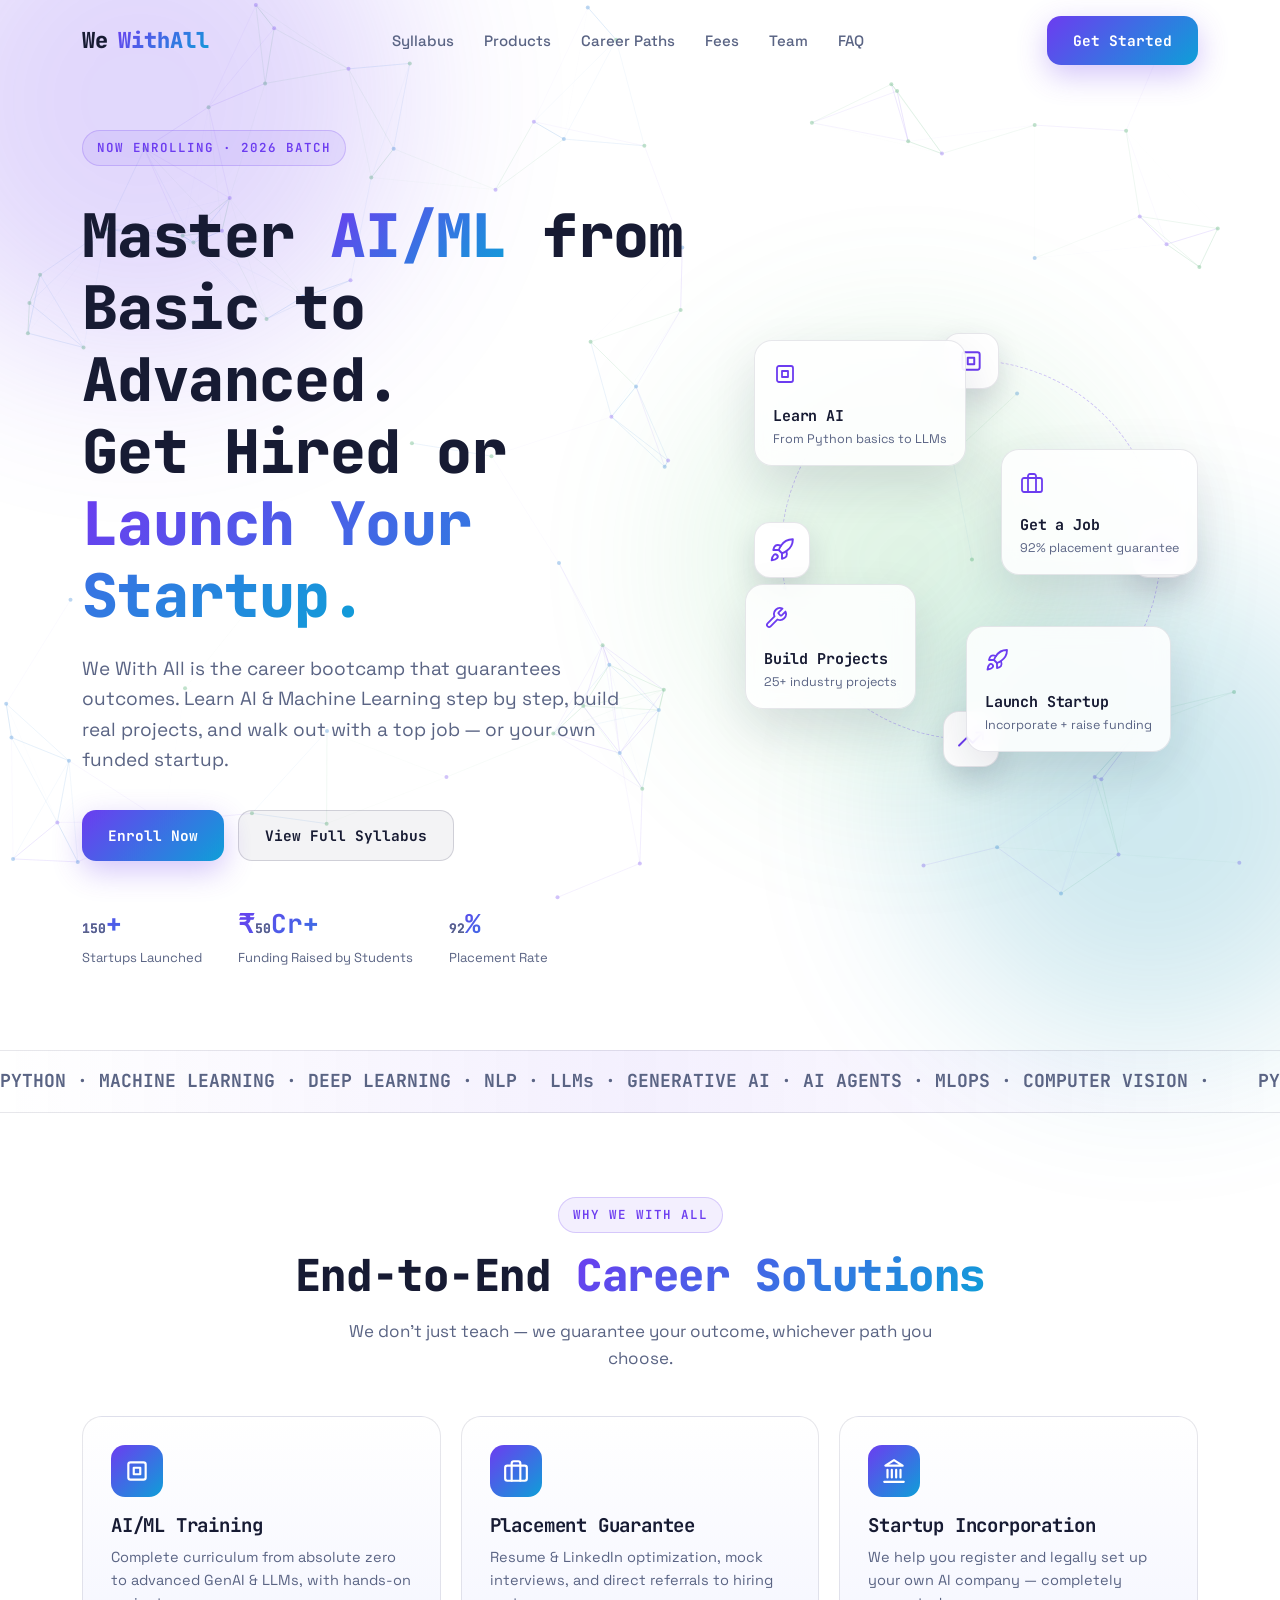
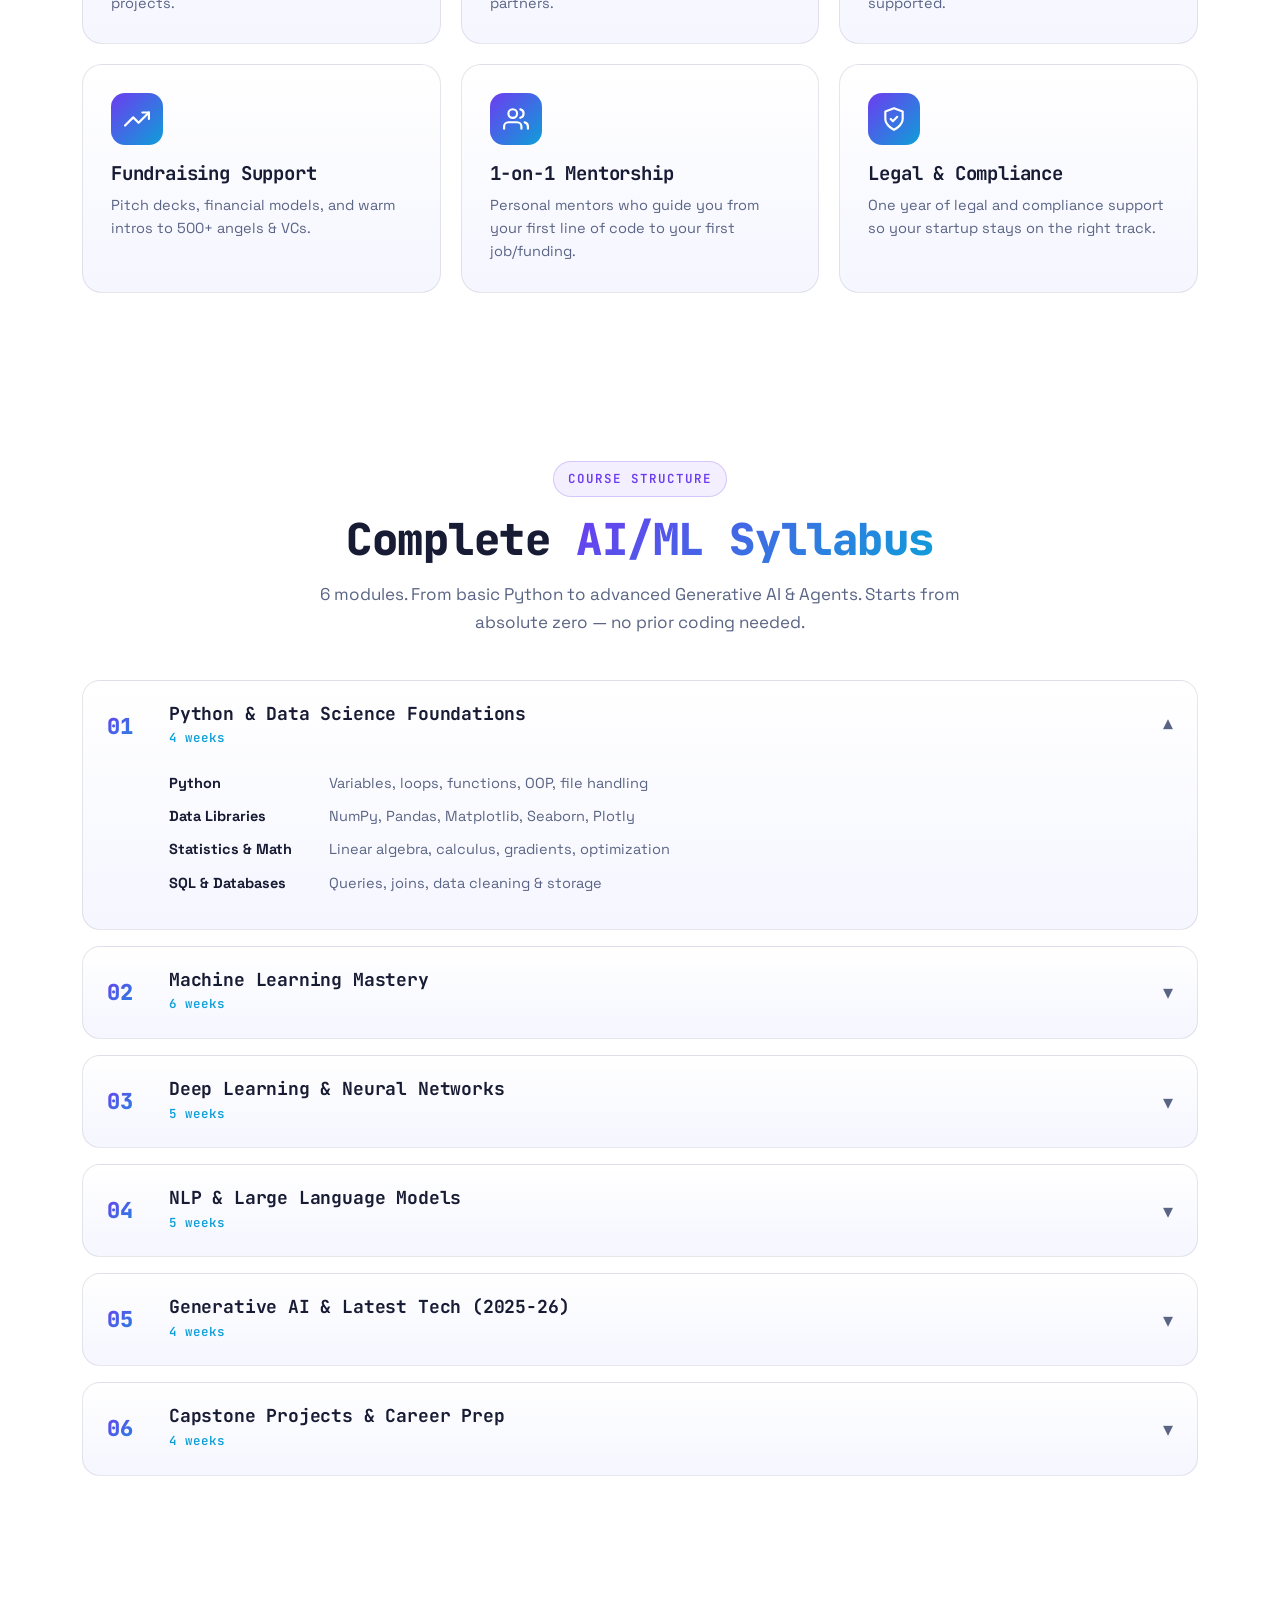
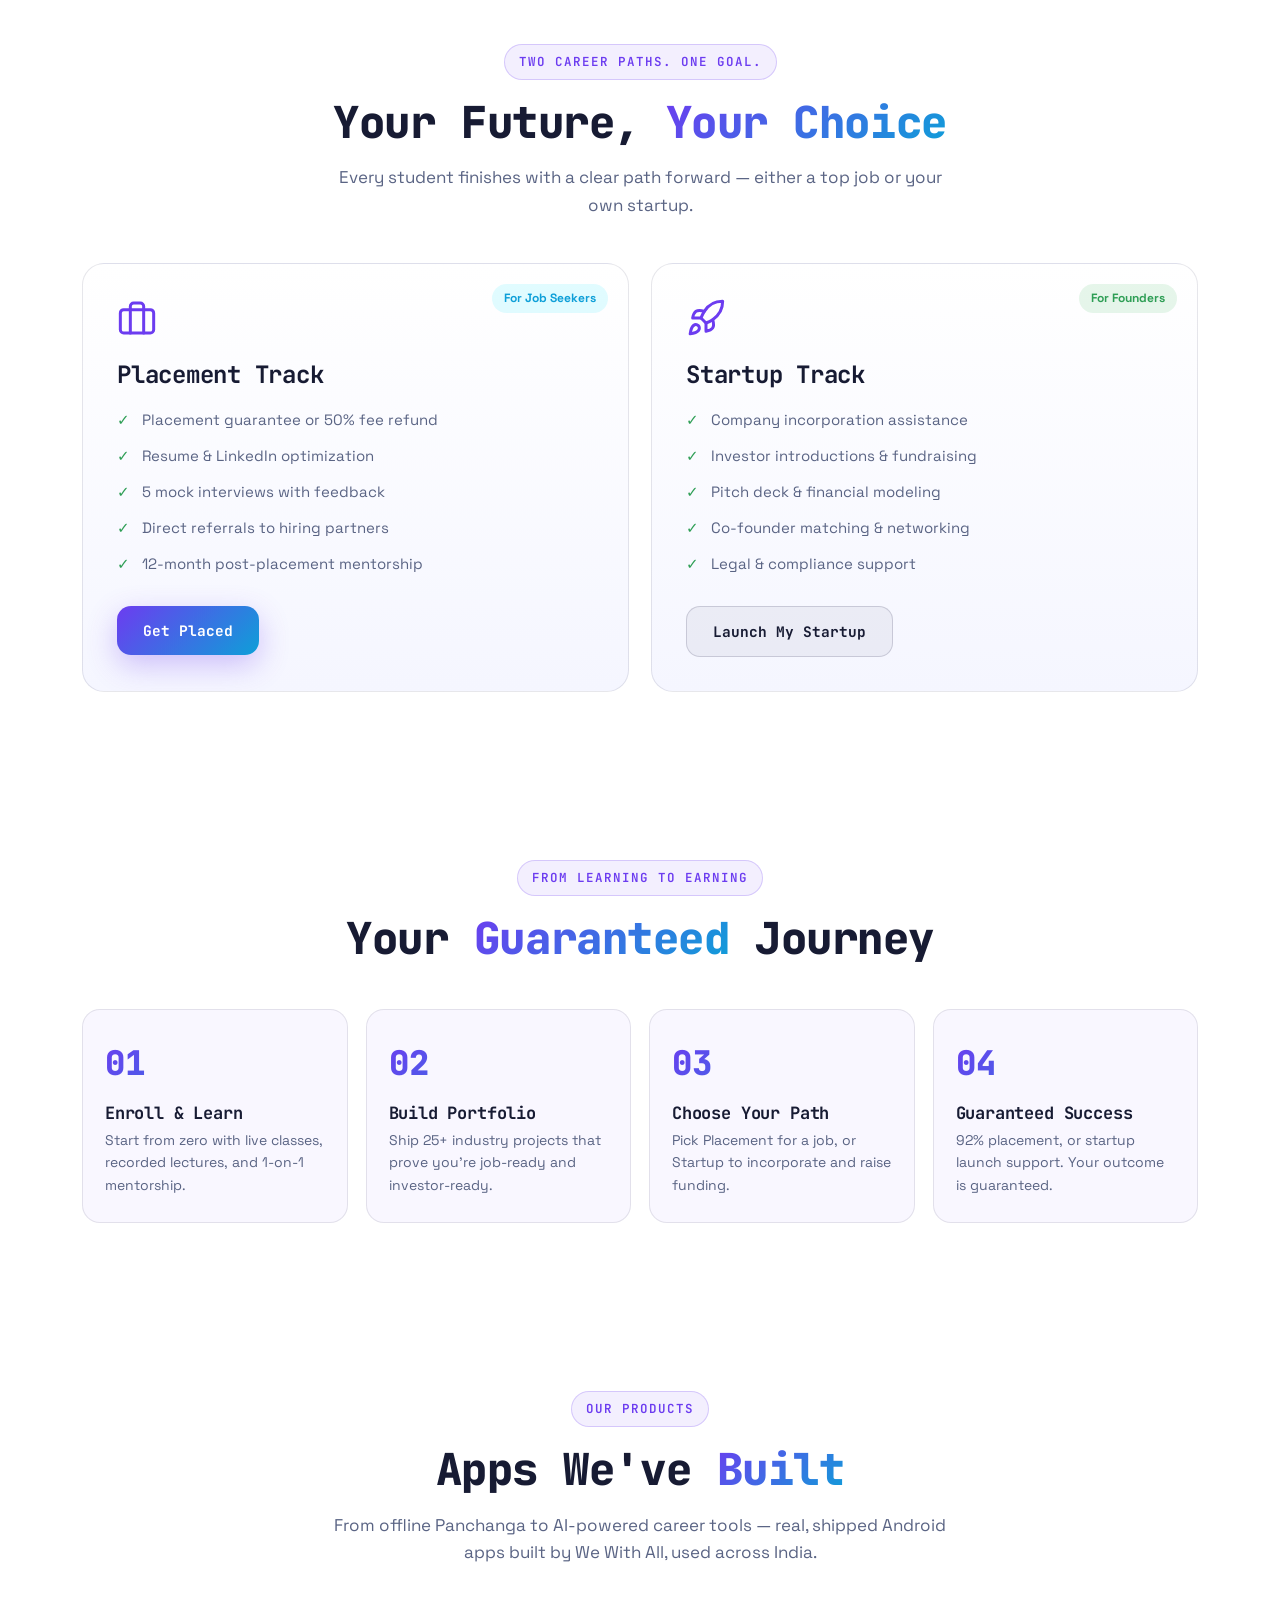
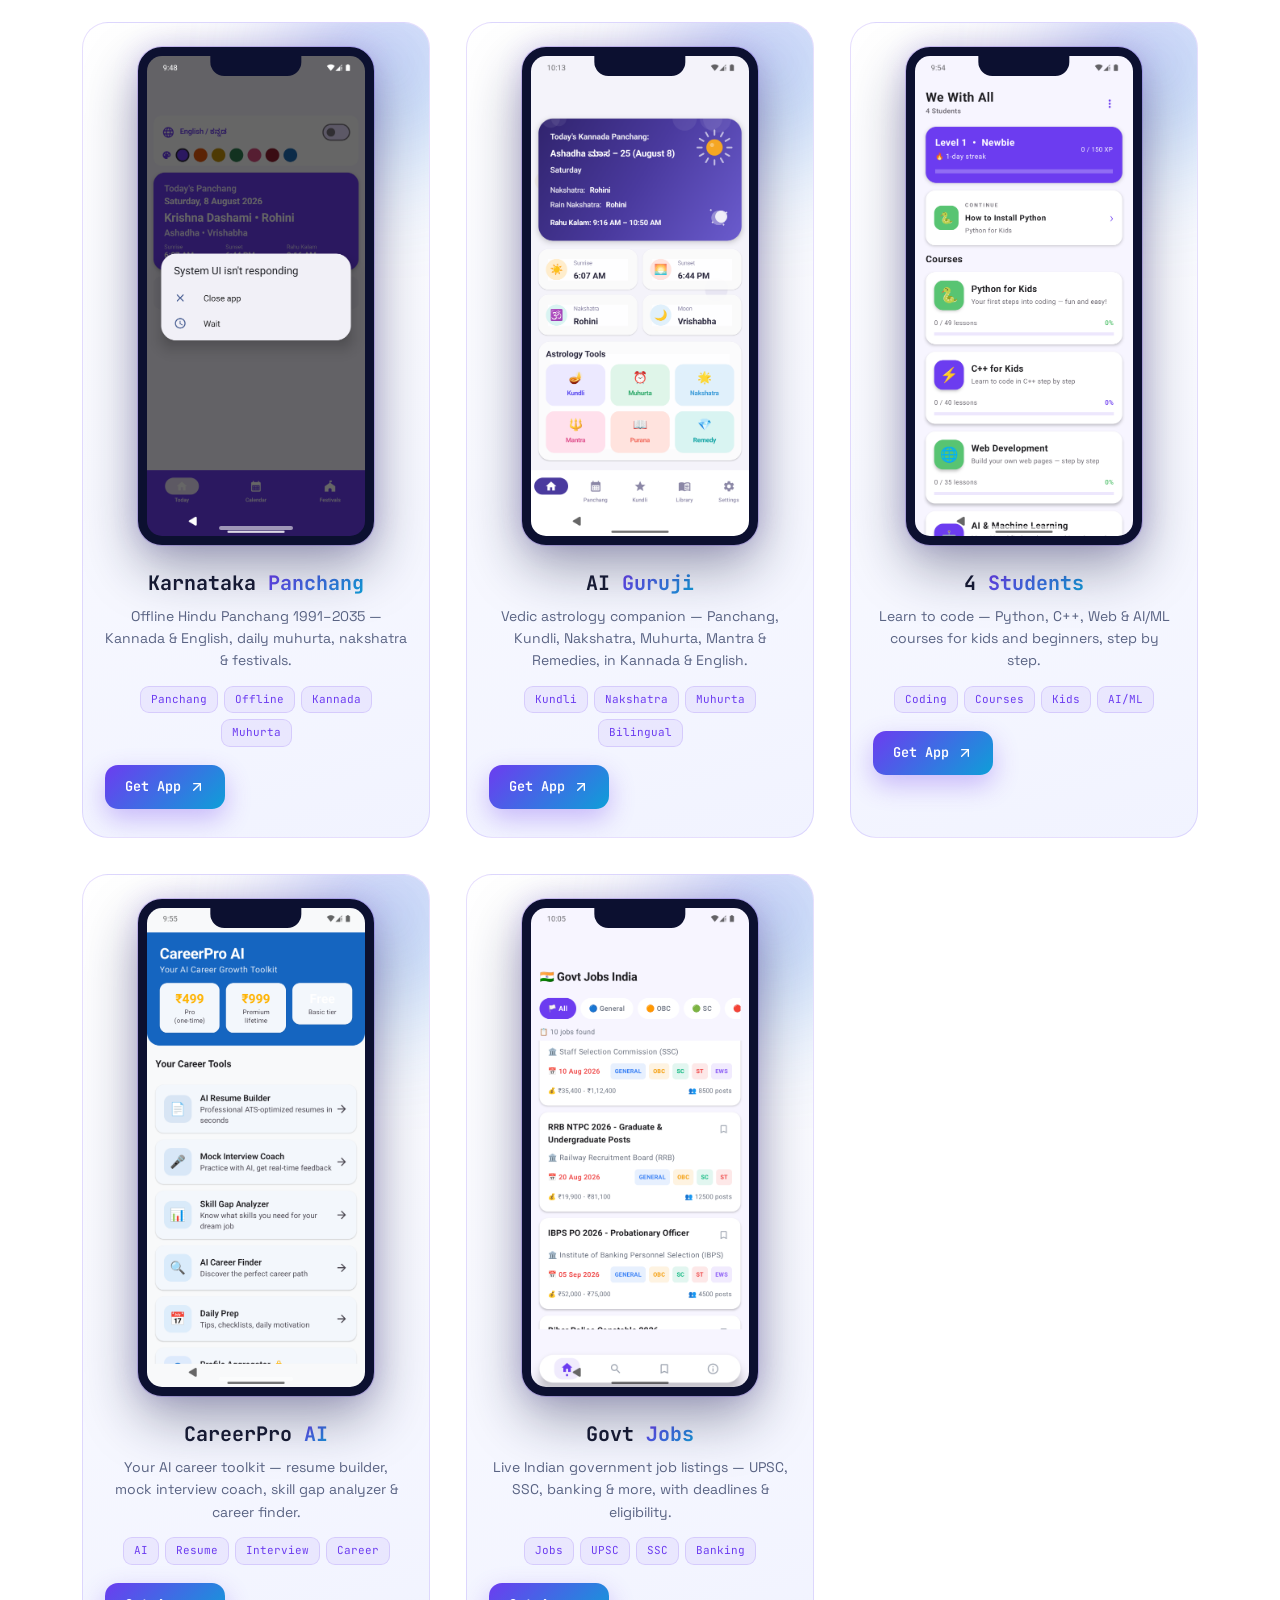
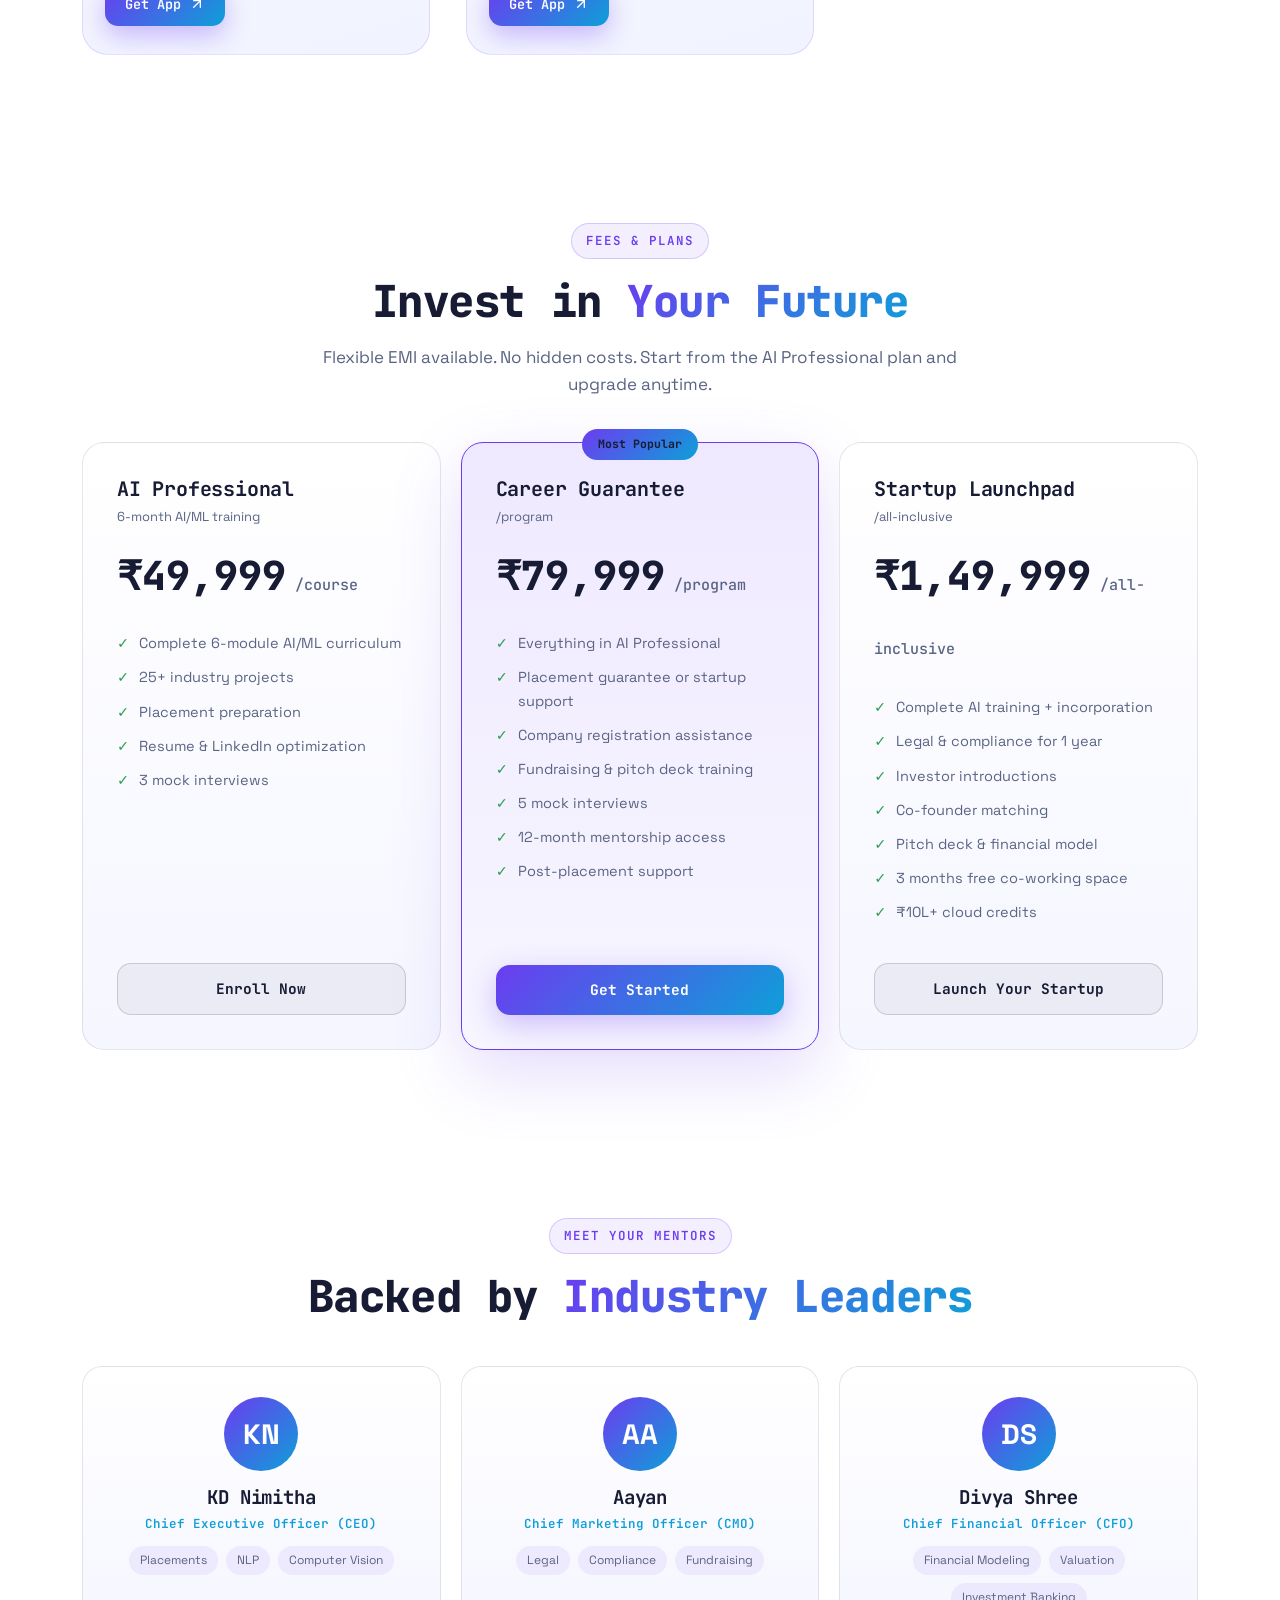
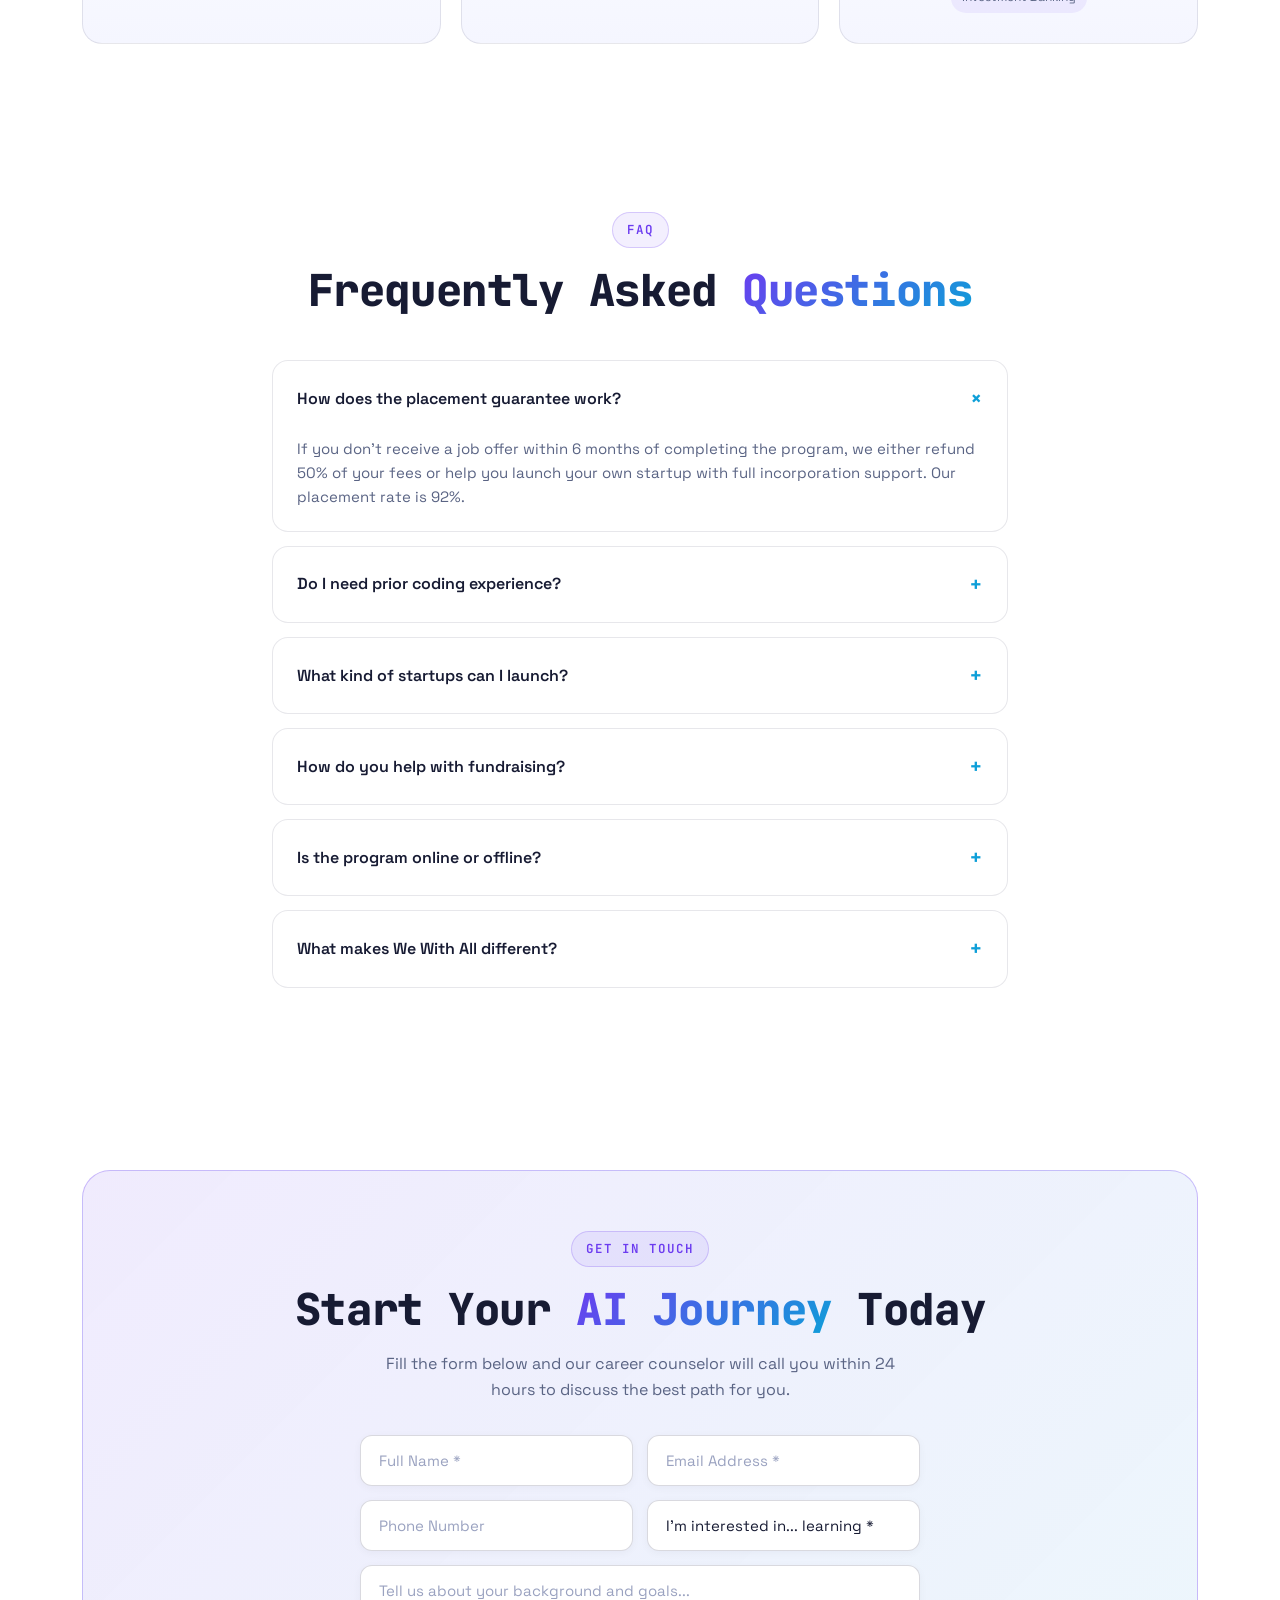
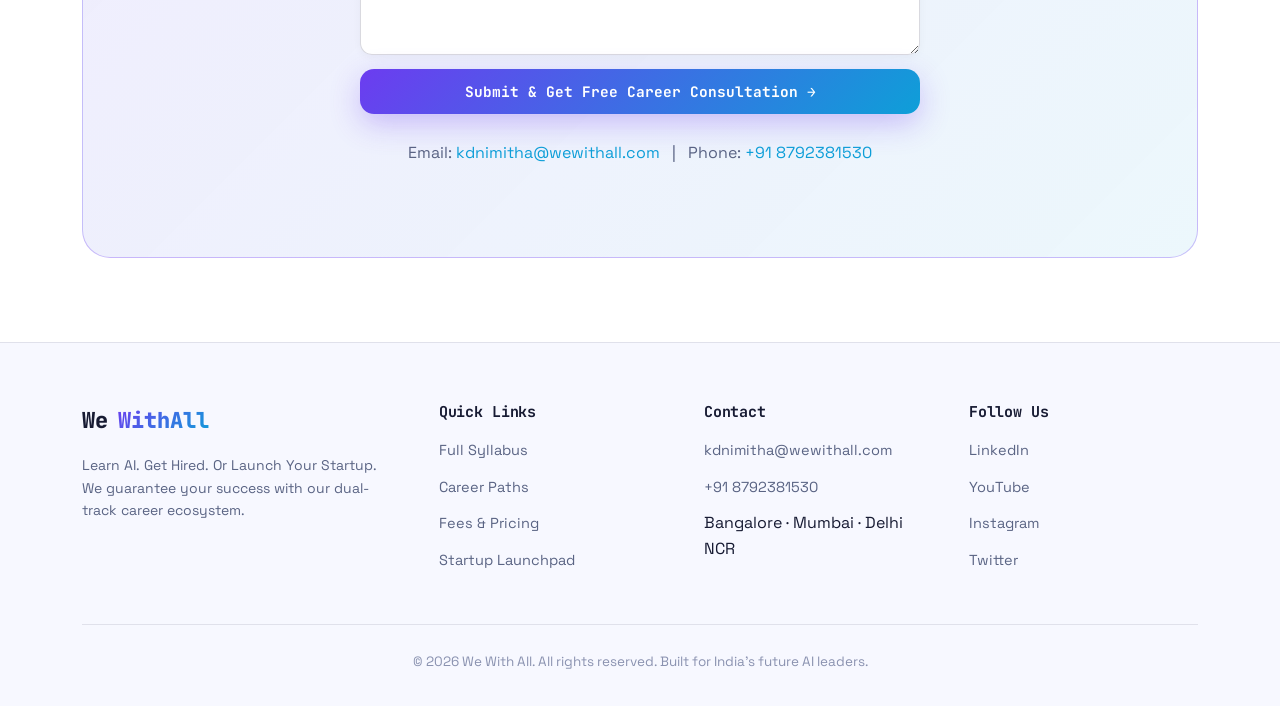
==== commit a427e80d: "Update index.html" ====
--- a/index.html
+++ b/index.html
@@ -458,7 +458,7 @@
       <div class="app-name">4 <span class="grad">Students</span></div>
       <div class="app-tagline">Learn to code — Python, C++, Web & AI/ML courses for kids and beginners, step by step.</div>
       <div class="app-tags"><span>Coding</span><span>Courses</span><span>Kids</span><span>AI/ML</span></div>
-      <a class="app-link" href="https://play.google.com/store/search?q=We%20With%20All%204%20Students" target="_blank" rel="noopener" onclick="event.stopPropagation()">Get App <svg width="16" height="16" viewBox="0 0 24 24" fill="none" stroke="#fff" stroke-width="2" stroke-linecap="round" stroke-linejoin="round"><path d="M7 17 17 7"/><path d="M7 7h10v10"/></svg></a>
+      <a class="app-link" href="https://github.com/chetankumar1530-sudo/wewithall/releases/download/v1/code.course.apk" target="_blank" rel="noopener" onclick="event.stopPropagation()">Get App <svg width="16" height="16" viewBox="0 0 24 24" fill="none" stroke="#fff" stroke-width="2" stroke-linecap="round" stroke-linejoin="round"><path d="M7 17 17 7"/><path d="M7 7h10v10"/></svg></a>
     </div>
     <div class="app-card reveal tappable" onclick="openAppModal(3)">
           <span class="glow"></span>
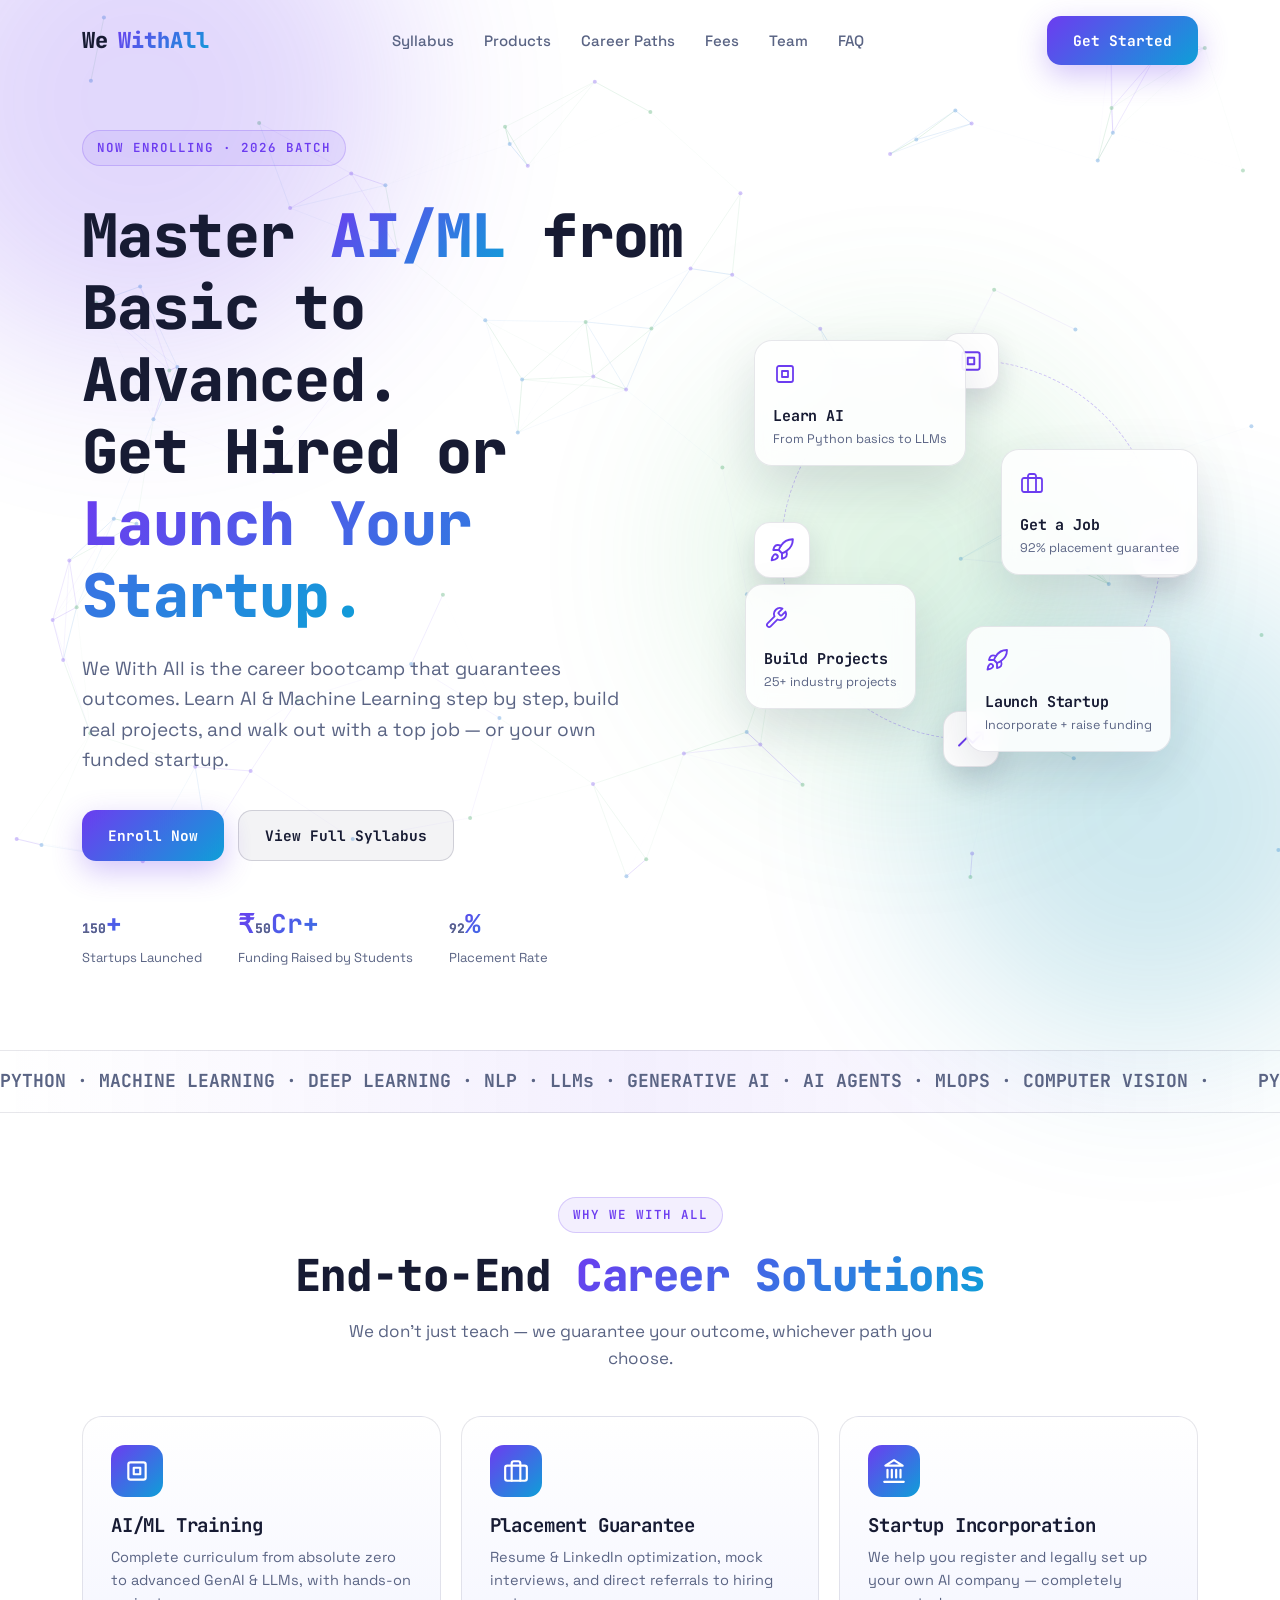
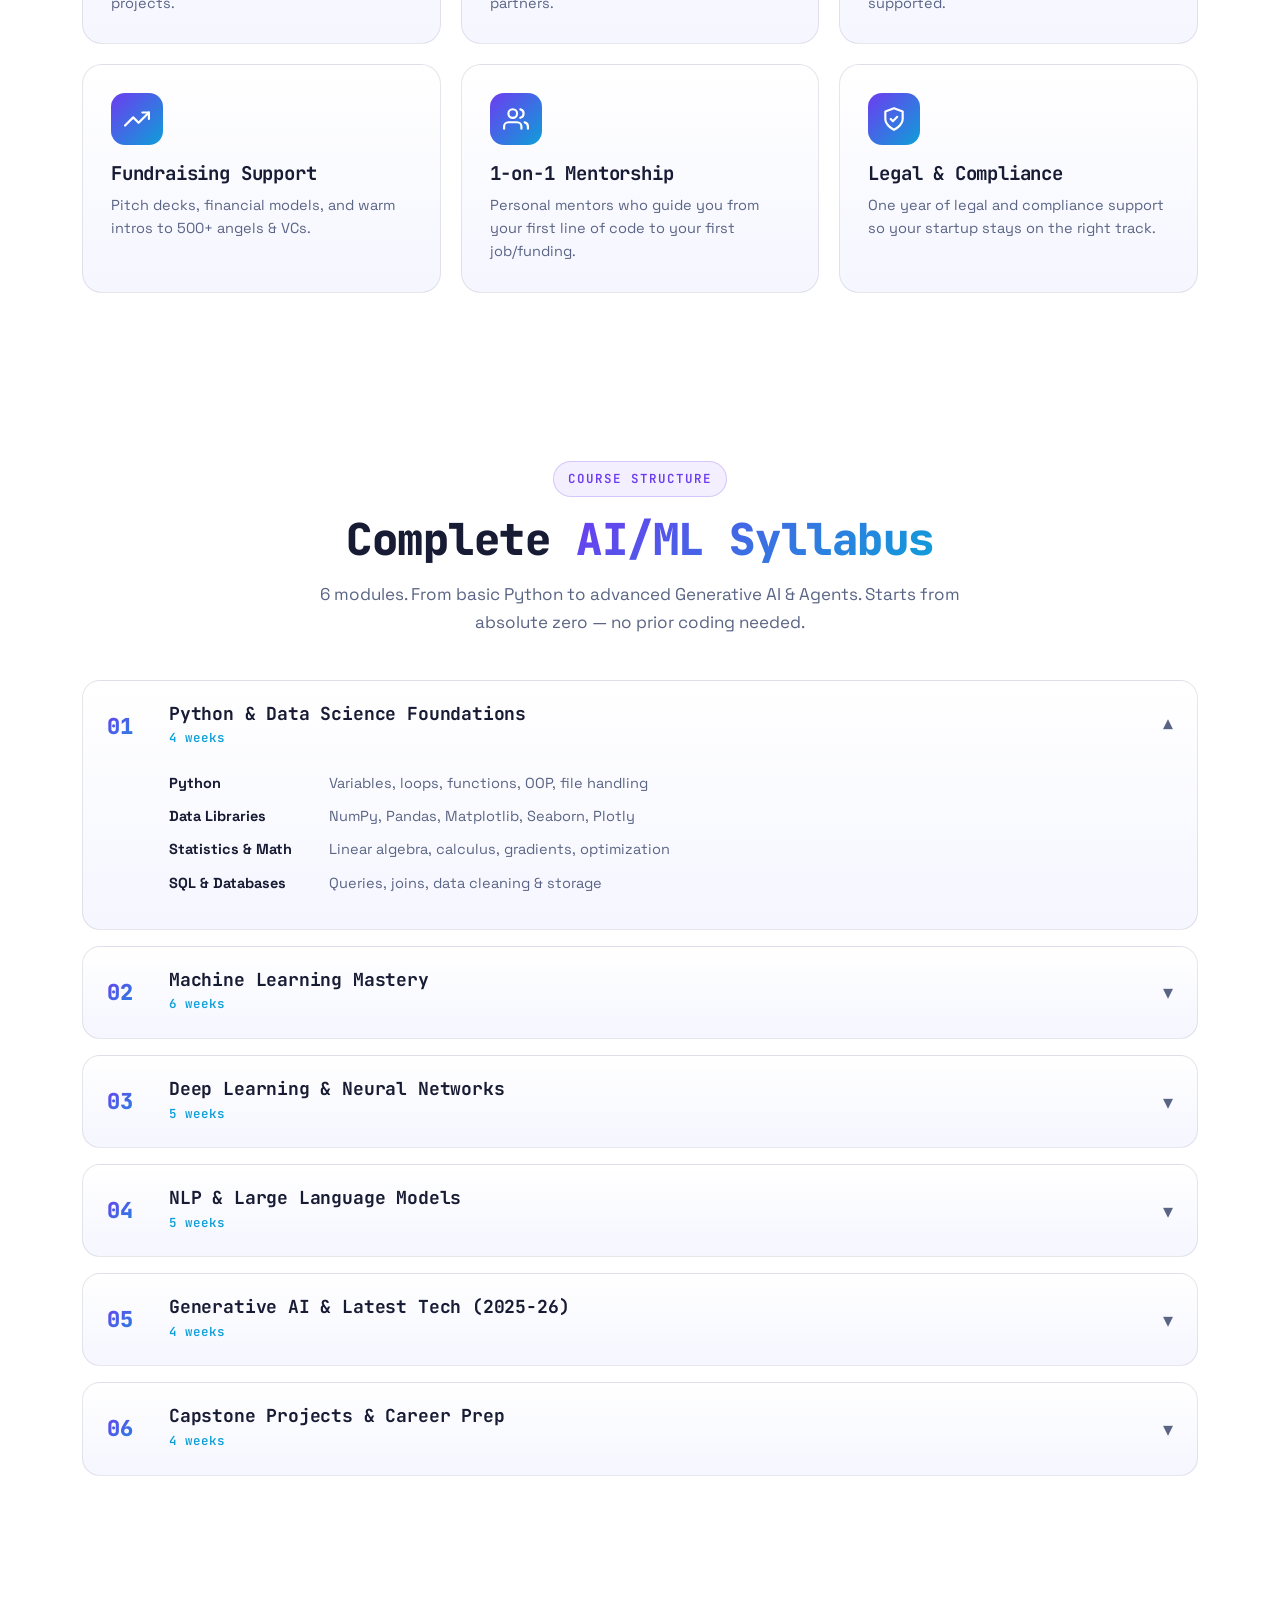
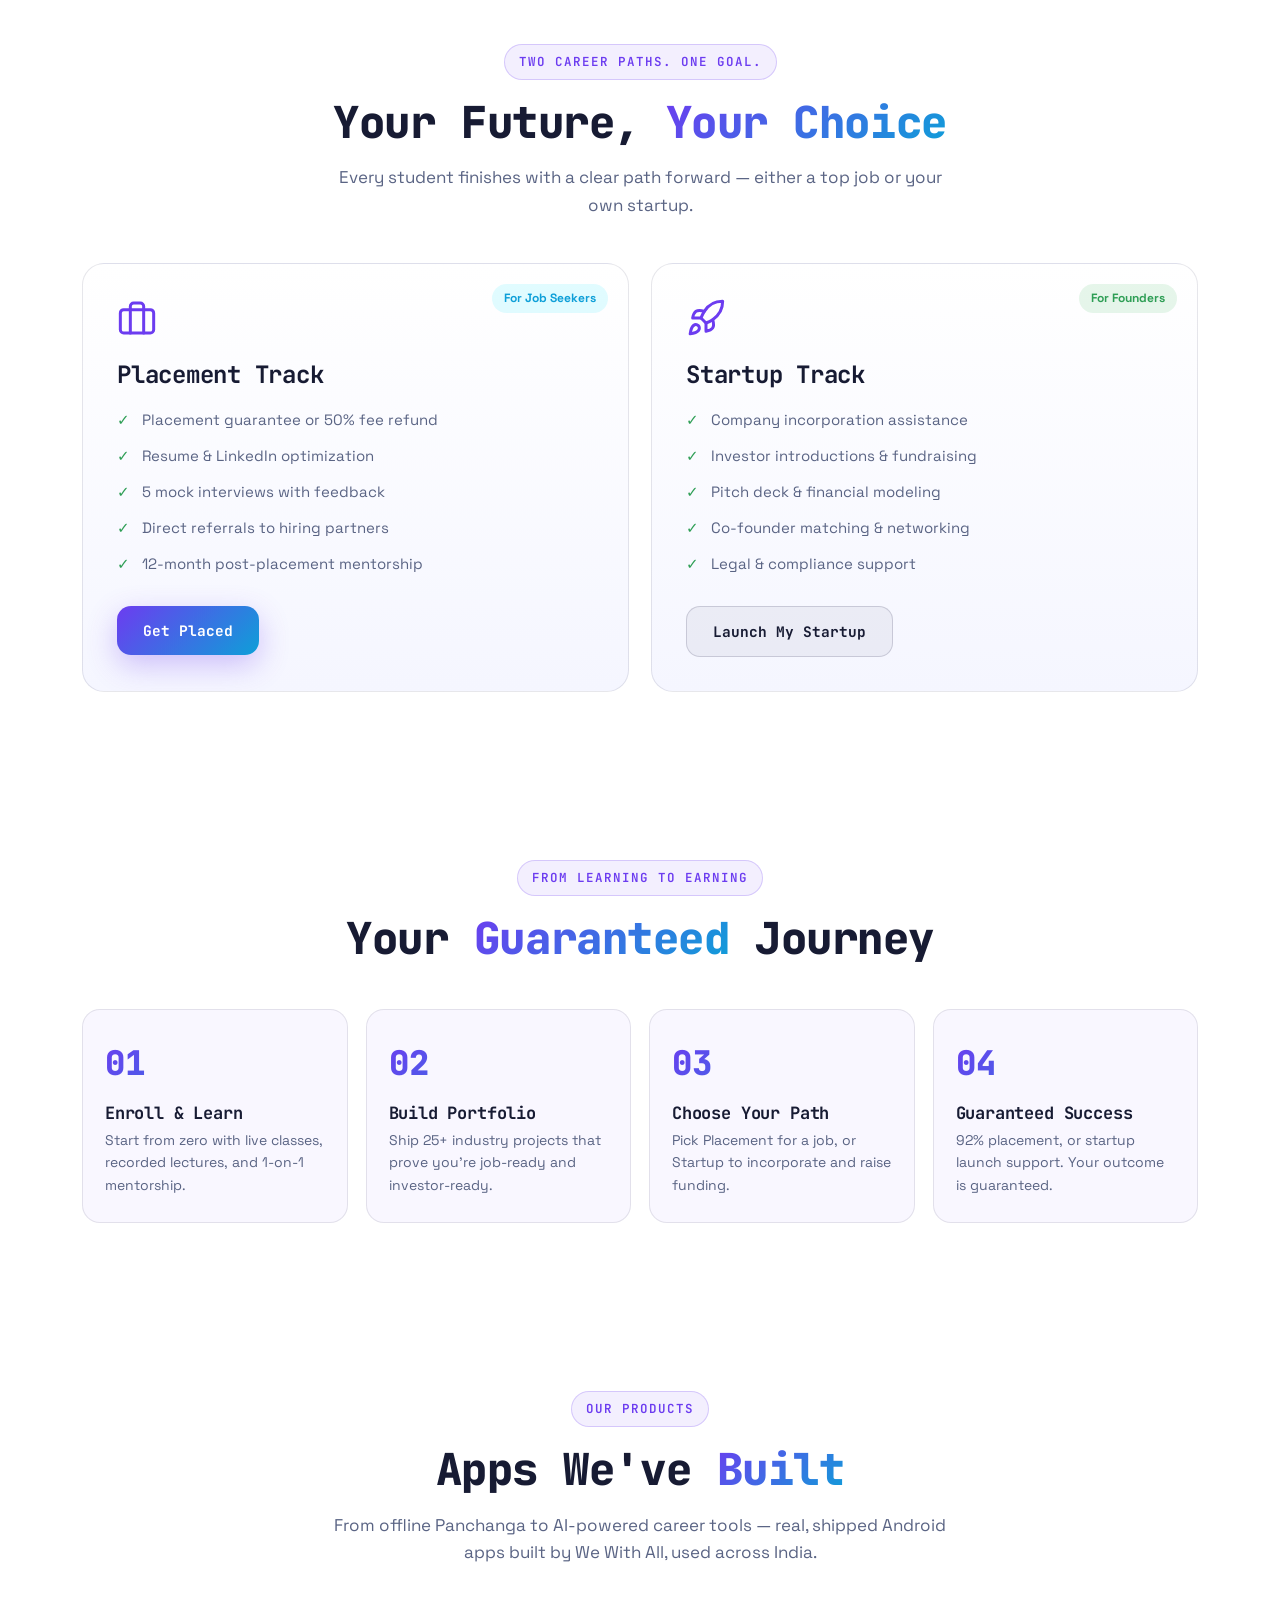
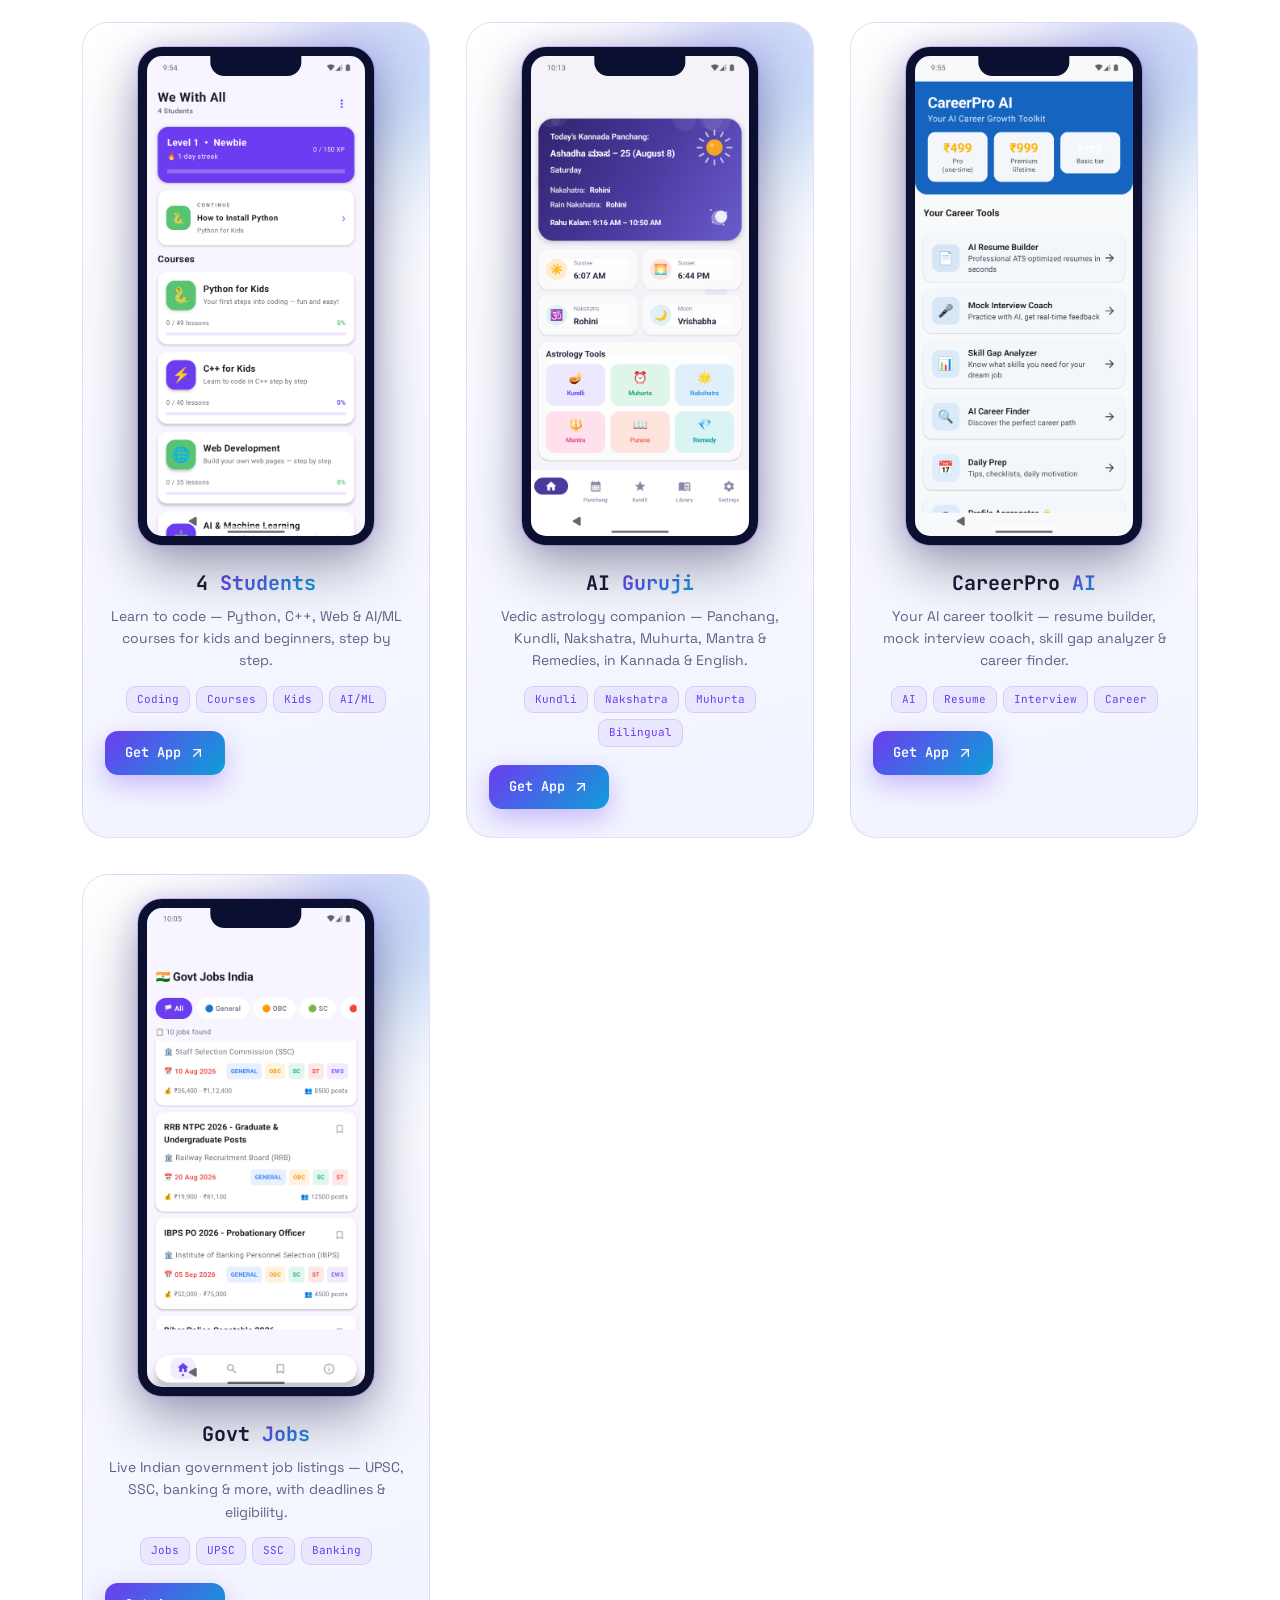
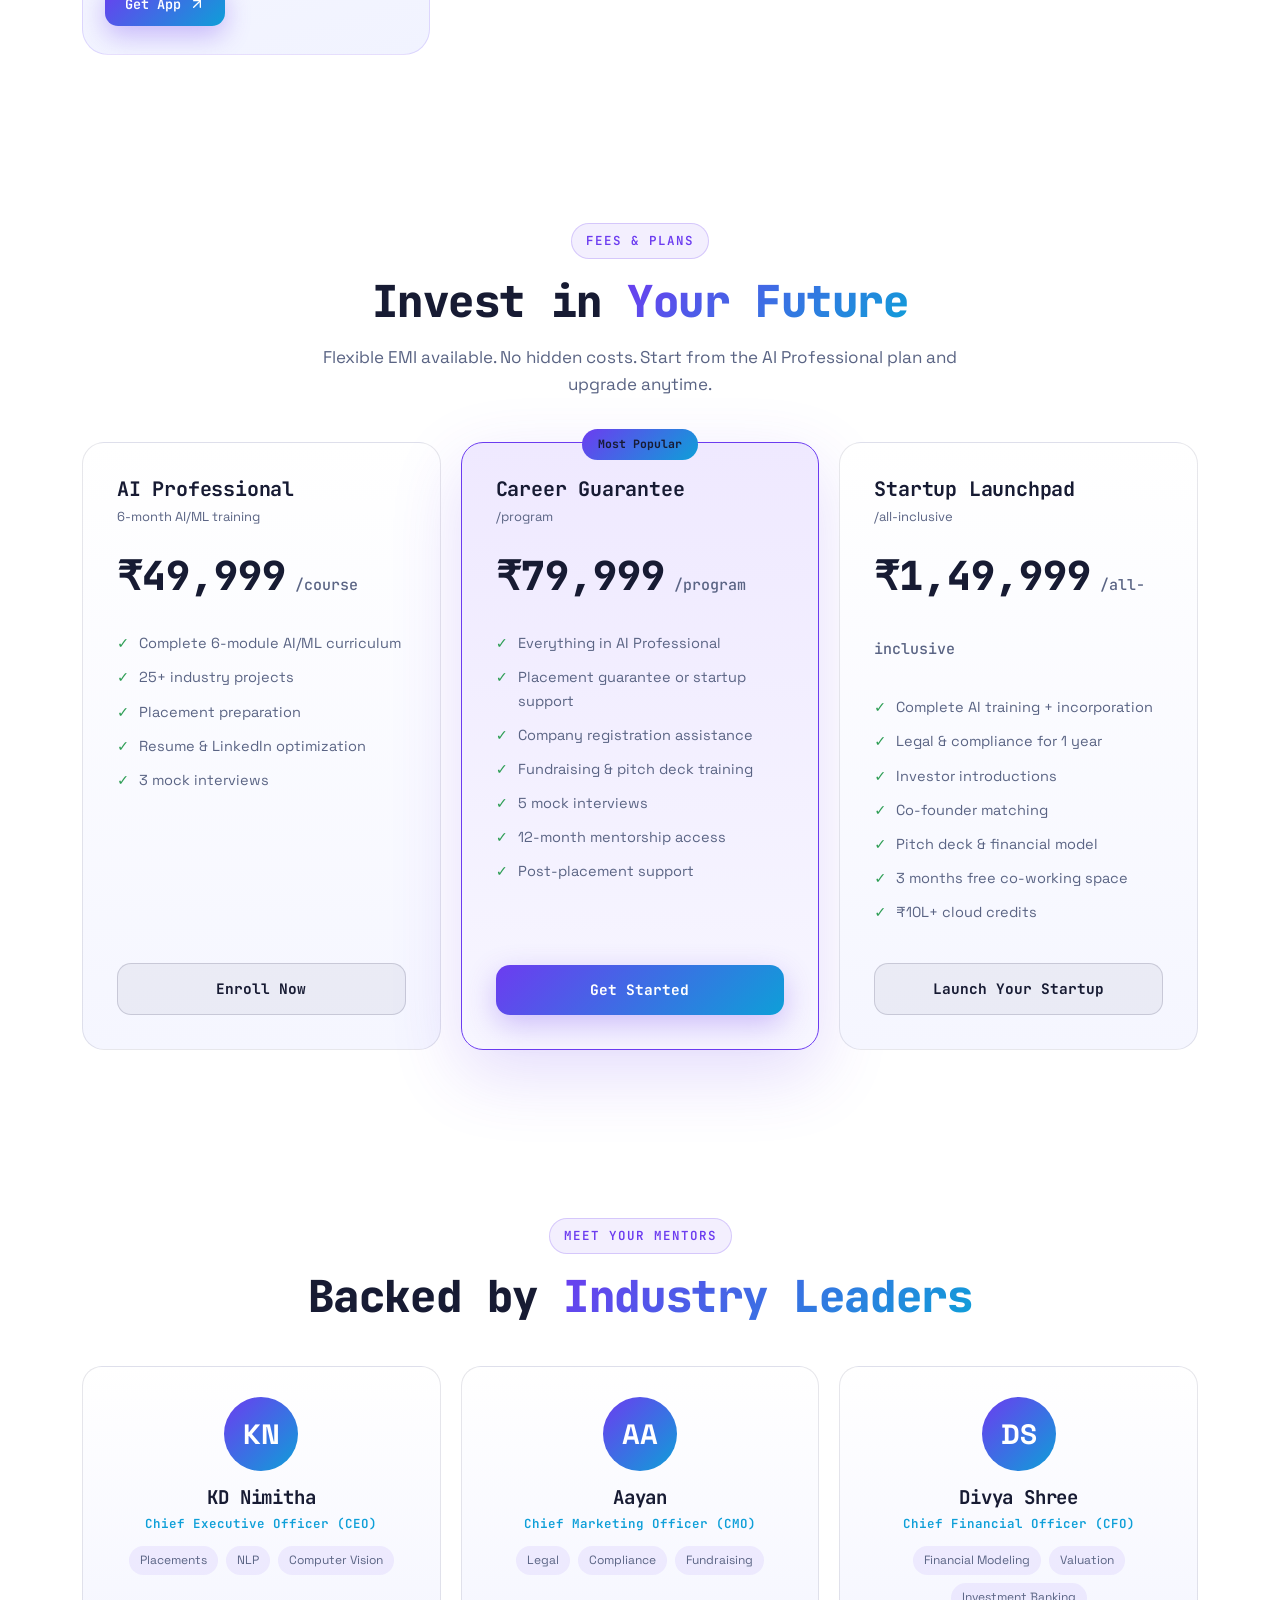
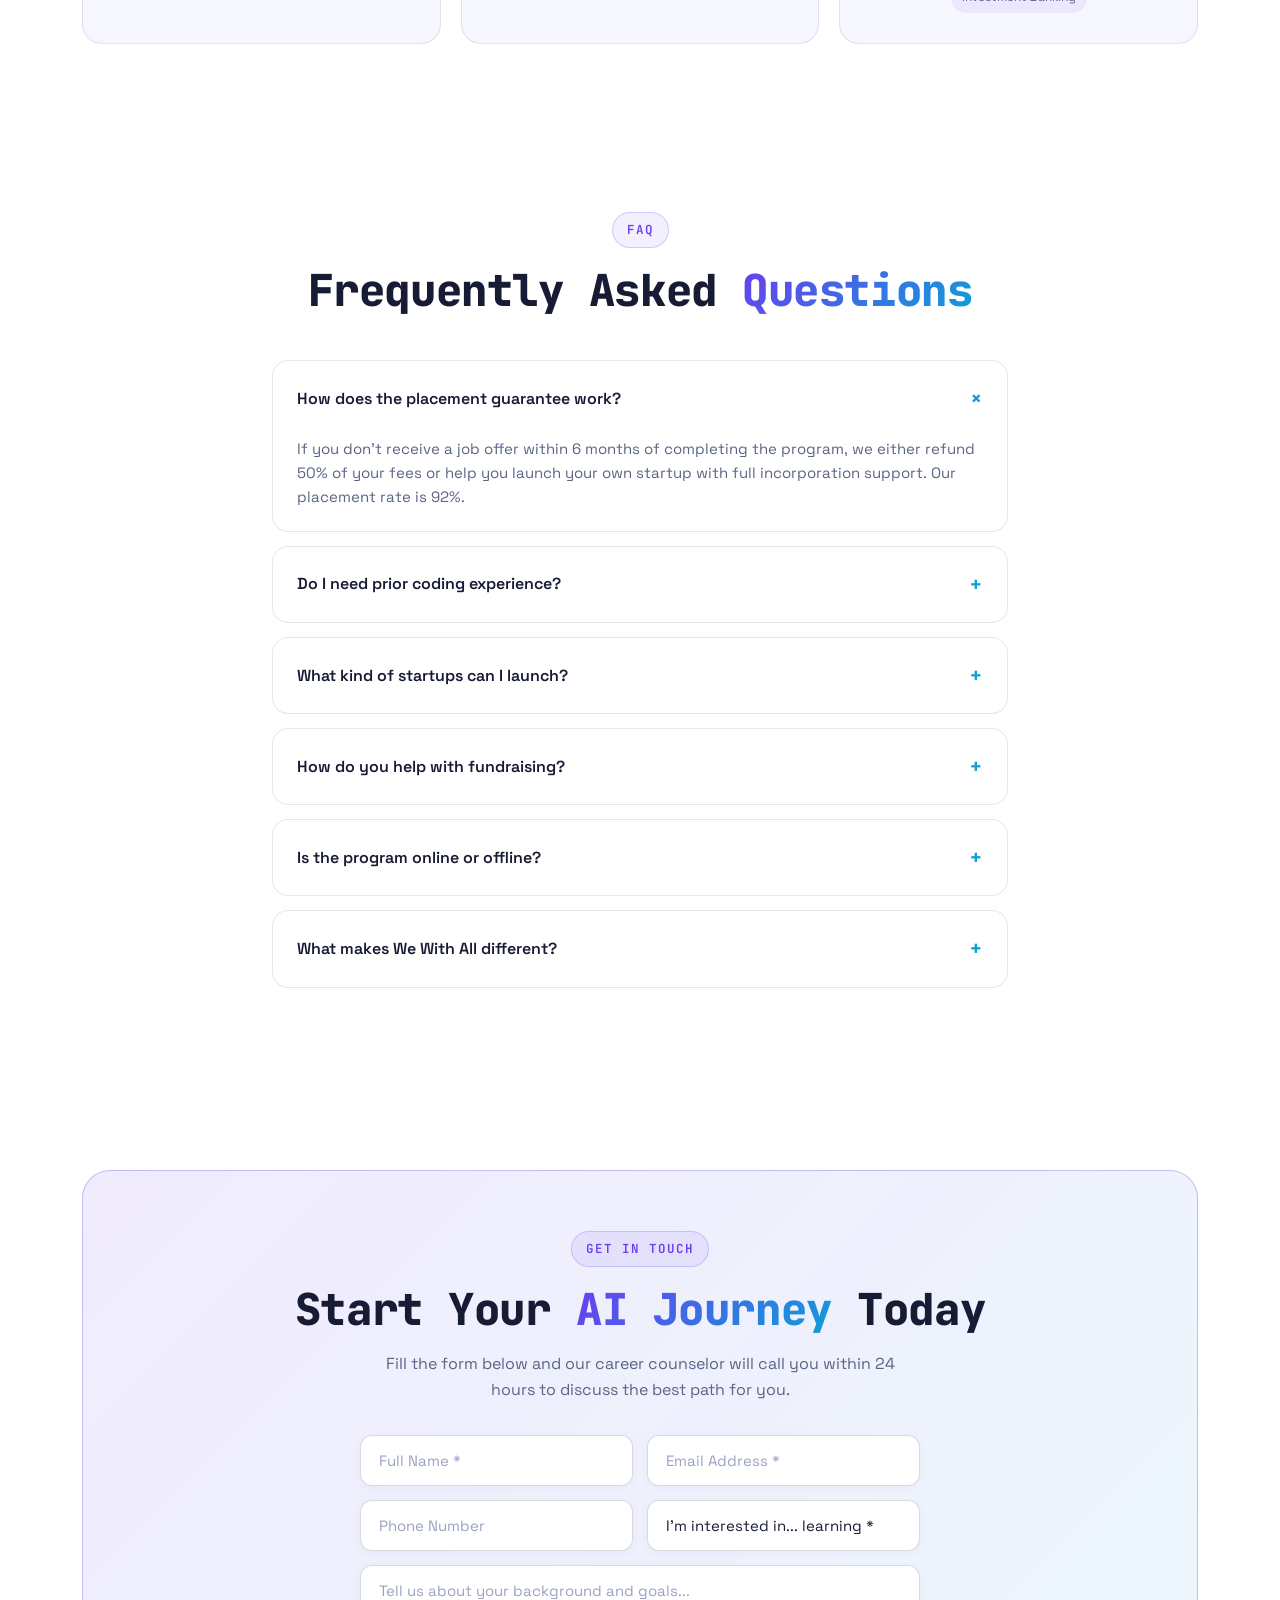
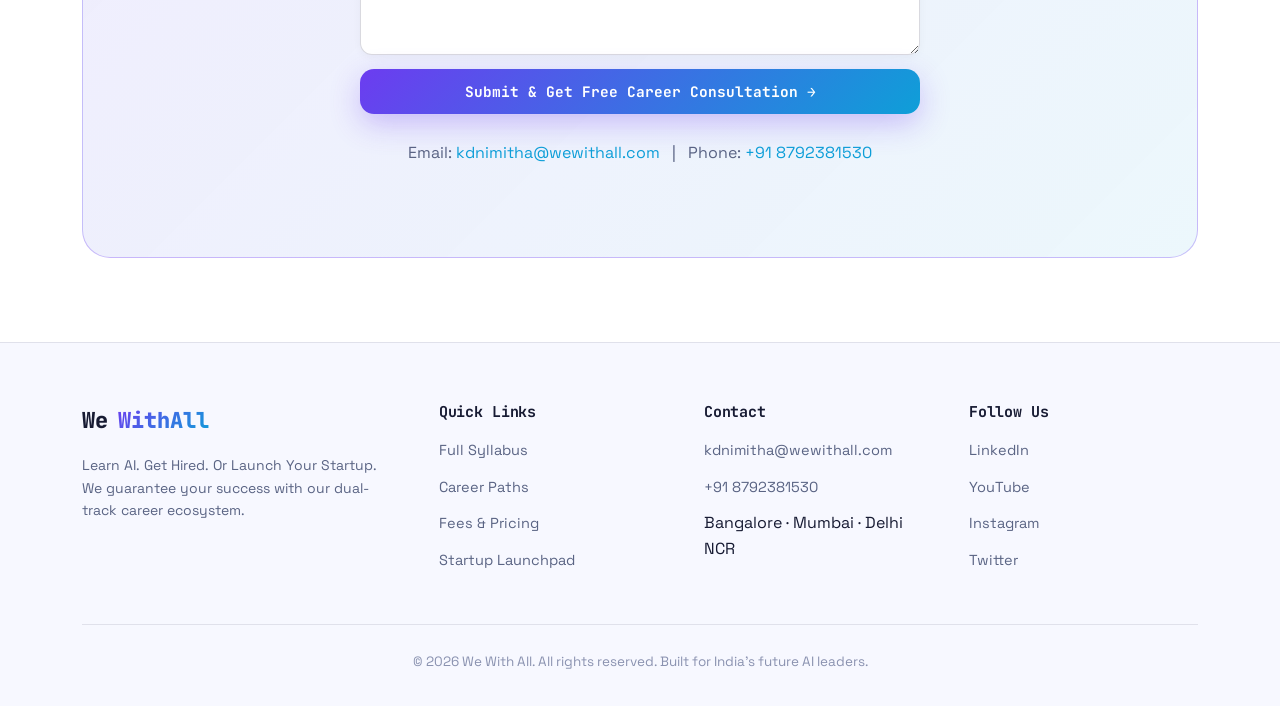
==== commit 6ea13c08: "Update index.html" ====
--- a/index.html
+++ b/index.html
@@ -435,38 +435,32 @@
     <p class="sub">From offline Panchanga to AI-powered career tools — real, shipped Android apps built by We With All, used across India.</p>
   </div>
   <div class="container apps-grid">
-    <div class="app-card reveal tappable" onclick="openAppModal(0)">
+
+      <div class="app-card reveal tappable" onclick="openAppModal(2)">
           <span class="glow"></span>
-          <div class="phone">
-            <img src="assets/shots/panchang/1.png" alt="Karnataka Panchang app"><div class="notch"></div><div class="bar"></div></div>
-          <div class="app-name">Karnataka <span class="grad">Panchang</span></div>
-          <div class="app-tagline">Offline Hindu Panchang 1991–2035 — Kannada & English, daily muhurta, nakshatra & festivals.</div>
-          <div class="app-tags"><span>Panchang</span><span>Offline</span><span>Kannada</span><span>Muhurta</span></div>
-          <a class="app-link" href="https://play.google.com/store/search?q=Karnataka%20Panchang" target="_blank" rel="noopener" onclick="event.stopPropagation()">Get App <svg width="16" height="16" viewBox="0 0 24 24" fill="none" stroke="#fff" stroke-width="2" stroke-linecap="round" stroke-linejoin="round"><path d="M7 17 17 7"/><path d="M7 7h10v10"/></svg></a>
-        </div>
+          <div class="phone"><img src="assets/shots/english/1.png" alt="We With All 4 Students app"><div class="notch"></div><div class="bar"></div></div>
+      <div class="app-name">4 <span class="grad">Students</span></div>
+      <div class="app-tagline">Learn to code — Python, C++, Web & AI/ML courses for kids and beginners, step by step.</div>
+      <div class="app-tags"><span>Coding</span><span>Courses</span><span>Kids</span><span>AI/ML</span></div>
+      <a class="app-link" href="https://github.com/chetankumar1530-sudo/wewithall/releases/download/v1/code.course.apk" target="_blank" rel="noopener" onclick="event.stopPropagation()">Get App <svg width="16" height="16" viewBox="0 0 24 24" fill="none" stroke="#fff" stroke-width="2" stroke-linecap="round" stroke-linejoin="round"><path d="M7 17 17 7"/><path d="M7 7h10v10"/></svg></a>
+    </div>
+  
     <div class="app-card reveal tappable" onclick="openAppModal(1)">
           <span class="glow"></span>
           <div class="phone"><img src="assets/shots/guruji/1.png" alt="AI Guruji app"><div class="notch"></div><div class="bar"></div></div>
       <div class="app-name">AI <span class="grad">Guruji</span></div>
       <div class="app-tagline">Vedic astrology companion — Panchang, Kundli, Nakshatra, Muhurta, Mantra & Remedies, in Kannada & English.</div>
       <div class="app-tags"><span>Kundli</span><span>Nakshatra</span><span>Muhurta</span><span>Bilingual</span></div>
-      <a class="app-link" href="https://play.google.com/store/search?q=AI%20Guruji" target="_blank" rel="noopener" onclick="event.stopPropagation()">Get App <svg width="16" height="16" viewBox="0 0 24 24" fill="none" stroke="#fff" stroke-width="2" stroke-linecap="round" stroke-linejoin="round"><path d="M7 17 17 7"/><path d="M7 7h10v10"/></svg></a>
-    </div>
-    <div class="app-card reveal tappable" onclick="openAppModal(2)">
-          <span class="glow"></span>
-          <div class="phone"><img src="assets/shots/english/1.png" alt="We With All 4 Students app"><div class="notch"></div><div class="bar"></div></div>
-      <div class="app-name">4 <span class="grad">Students</span></div>
-      <div class="app-tagline">Learn to code — Python, C++, Web & AI/ML courses for kids and beginners, step by step.</div>
-      <div class="app-tags"><span>Coding</span><span>Courses</span><span>Kids</span><span>AI/ML</span></div>
-      <a class="app-link" href="https://github.com/chetankumar1530-sudo/wewithall/releases/download/v1/code.course.apk" target="_blank" rel="noopener" onclick="event.stopPropagation()">Get App <svg width="16" height="16" viewBox="0 0 24 24" fill="none" stroke="#fff" stroke-width="2" stroke-linecap="round" stroke-linejoin="round"><path d="M7 17 17 7"/><path d="M7 7h10v10"/></svg></a>
-    </div>
+      <a class="app-link" href="cm.html" target="_blank" rel="noopener" onclick="event.stopPropagation()">Get App <svg width="16" height="16" viewBox="0 0 24 24" fill="none" stroke="#fff" stroke-width="2" stroke-linecap="round" stroke-linejoin="round"><path d="M7 17 17 7"/><path d="M7 7h10v10"/></svg></a>
+    </div>
+  
     <div class="app-card reveal tappable" onclick="openAppModal(3)">
           <span class="glow"></span>
           <div class="phone"><img src="assets/shots/career/1.png" alt="CareerPro AI app"><div class="notch"></div><div class="bar"></div></div>
       <div class="app-name">CareerPro <span class="grad">AI</span></div>
       <div class="app-tagline">Your AI career toolkit — resume builder, mock interview coach, skill gap analyzer & career finder.</div>
       <div class="app-tags"><span>AI</span><span>Resume</span><span>Interview</span><span>Career</span></div>
-      <a class="app-link" href="https://play.google.com/store/search?q=CareerPro%20AI" target="_blank" rel="noopener" onclick="event.stopPropagation()">Get App <svg width="16" height="16" viewBox="0 0 24 24" fill="none" stroke="#fff" stroke-width="2" stroke-linecap="round" stroke-linejoin="round"><path d="M7 17 17 7"/><path d="M7 7h10v10"/></svg></a>
+      <a class="app-link" href="cm.html" target="_blank" rel="noopener" onclick="event.stopPropagation()">Get App <svg width="16" height="16" viewBox="0 0 24 24" fill="none" stroke="#fff" stroke-width="2" stroke-linecap="round" stroke-linejoin="round"><path d="M7 17 17 7"/><path d="M7 7h10v10"/></svg></a>
     </div>
     <div class="app-card reveal tappable" onclick="openAppModal(4)">
           <span class="glow"></span>
@@ -474,7 +468,7 @@
       <div class="app-name">Govt <span class="grad">Jobs</span></div>
       <div class="app-tagline">Live Indian government job listings — UPSC, SSC, banking & more, with deadlines & eligibility.</div>
       <div class="app-tags"><span>Jobs</span><span>UPSC</span><span>SSC</span><span>Banking</span></div>
-      <a class="app-link" href="https://play.google.com/store/search?q=Govt%20Jobs%20India" target="_blank" rel="noopener" onclick="event.stopPropagation()">Get App <svg width="16" height="16" viewBox="0 0 24 24" fill="none" stroke="#fff" stroke-width="2" stroke-linecap="round" stroke-linejoin="round"><path d="M7 17 17 7"/><path d="M7 7h10v10"/></svg></a>
+      <a class="app-link" href="cm.html" target="_blank" rel="noopener" onclick="event.stopPropagation()">Get App <svg width="16" height="16" viewBox="0 0 24 24" fill="none" stroke="#fff" stroke-width="2" stroke-linecap="round" stroke-linejoin="round"><path d="M7 17 17 7"/><path d="M7 7h10v10"/></svg></a>
     </div>
   </div>
 </section>
